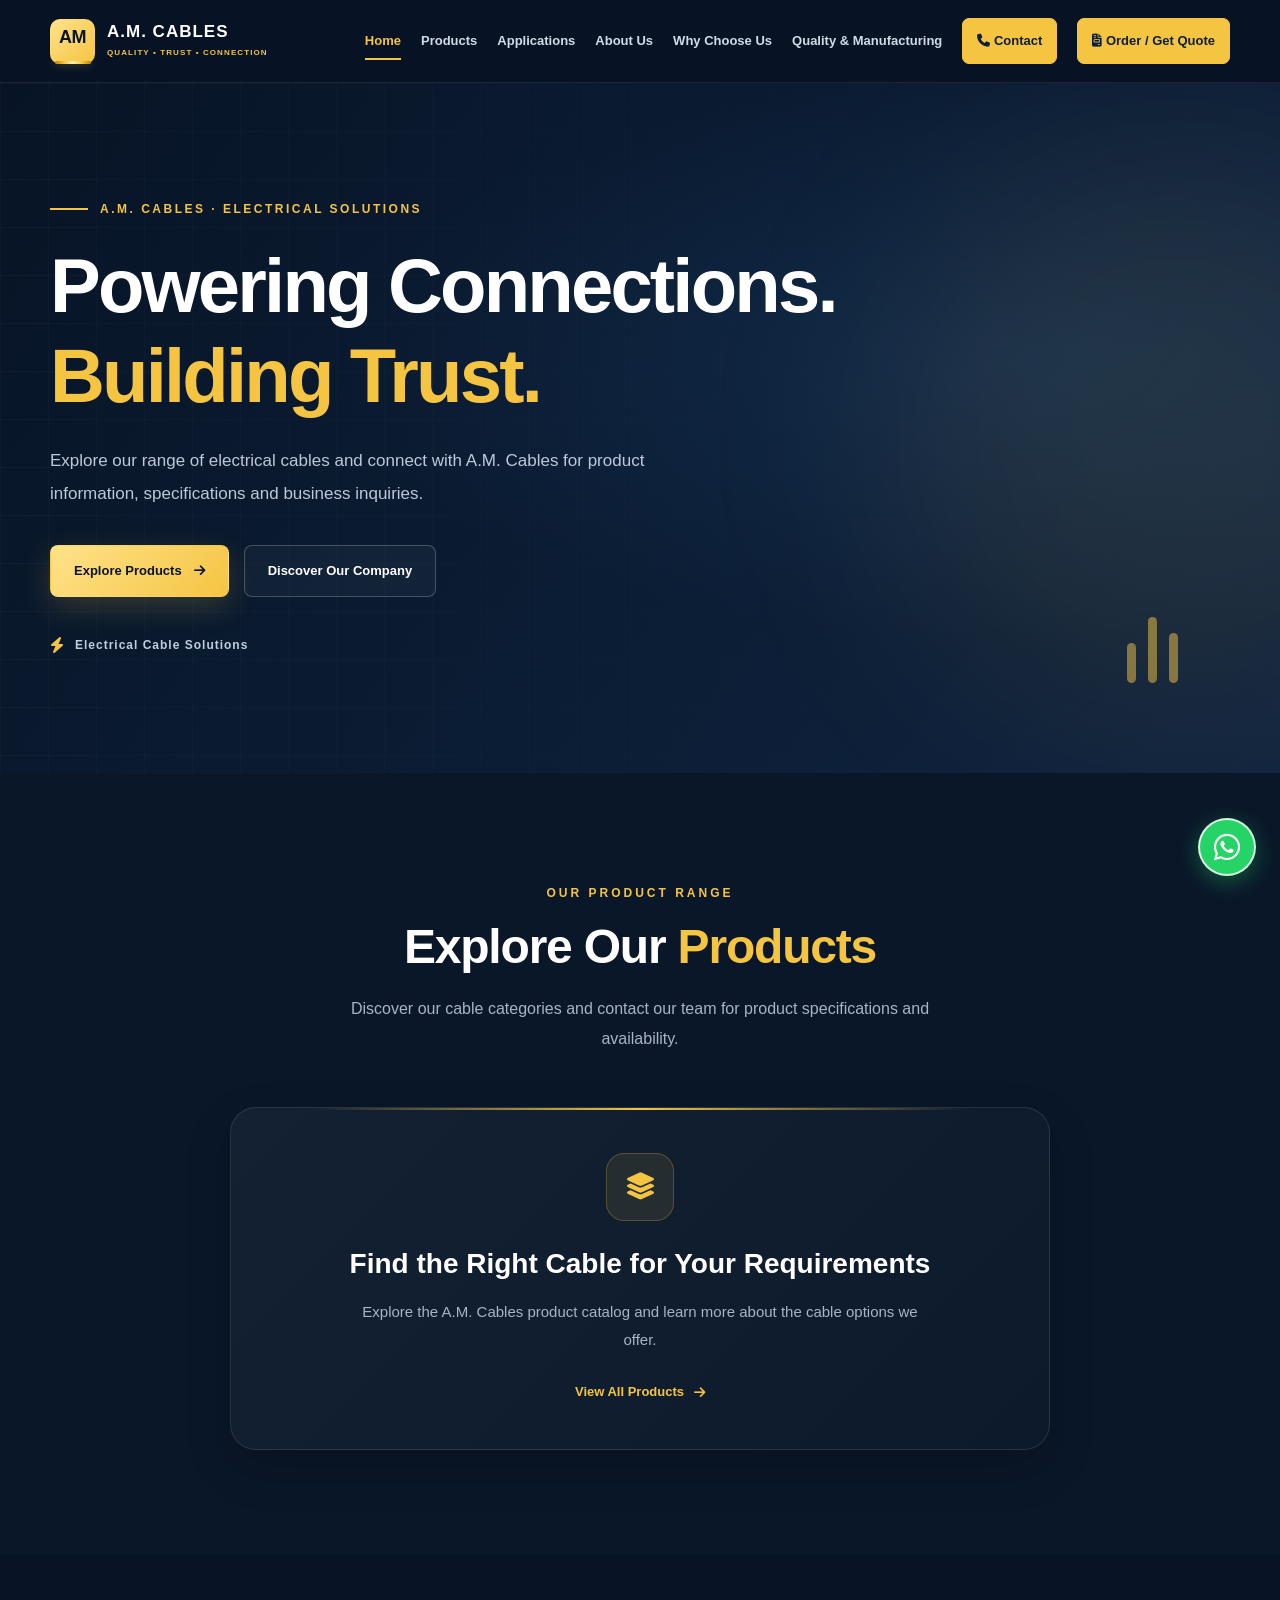
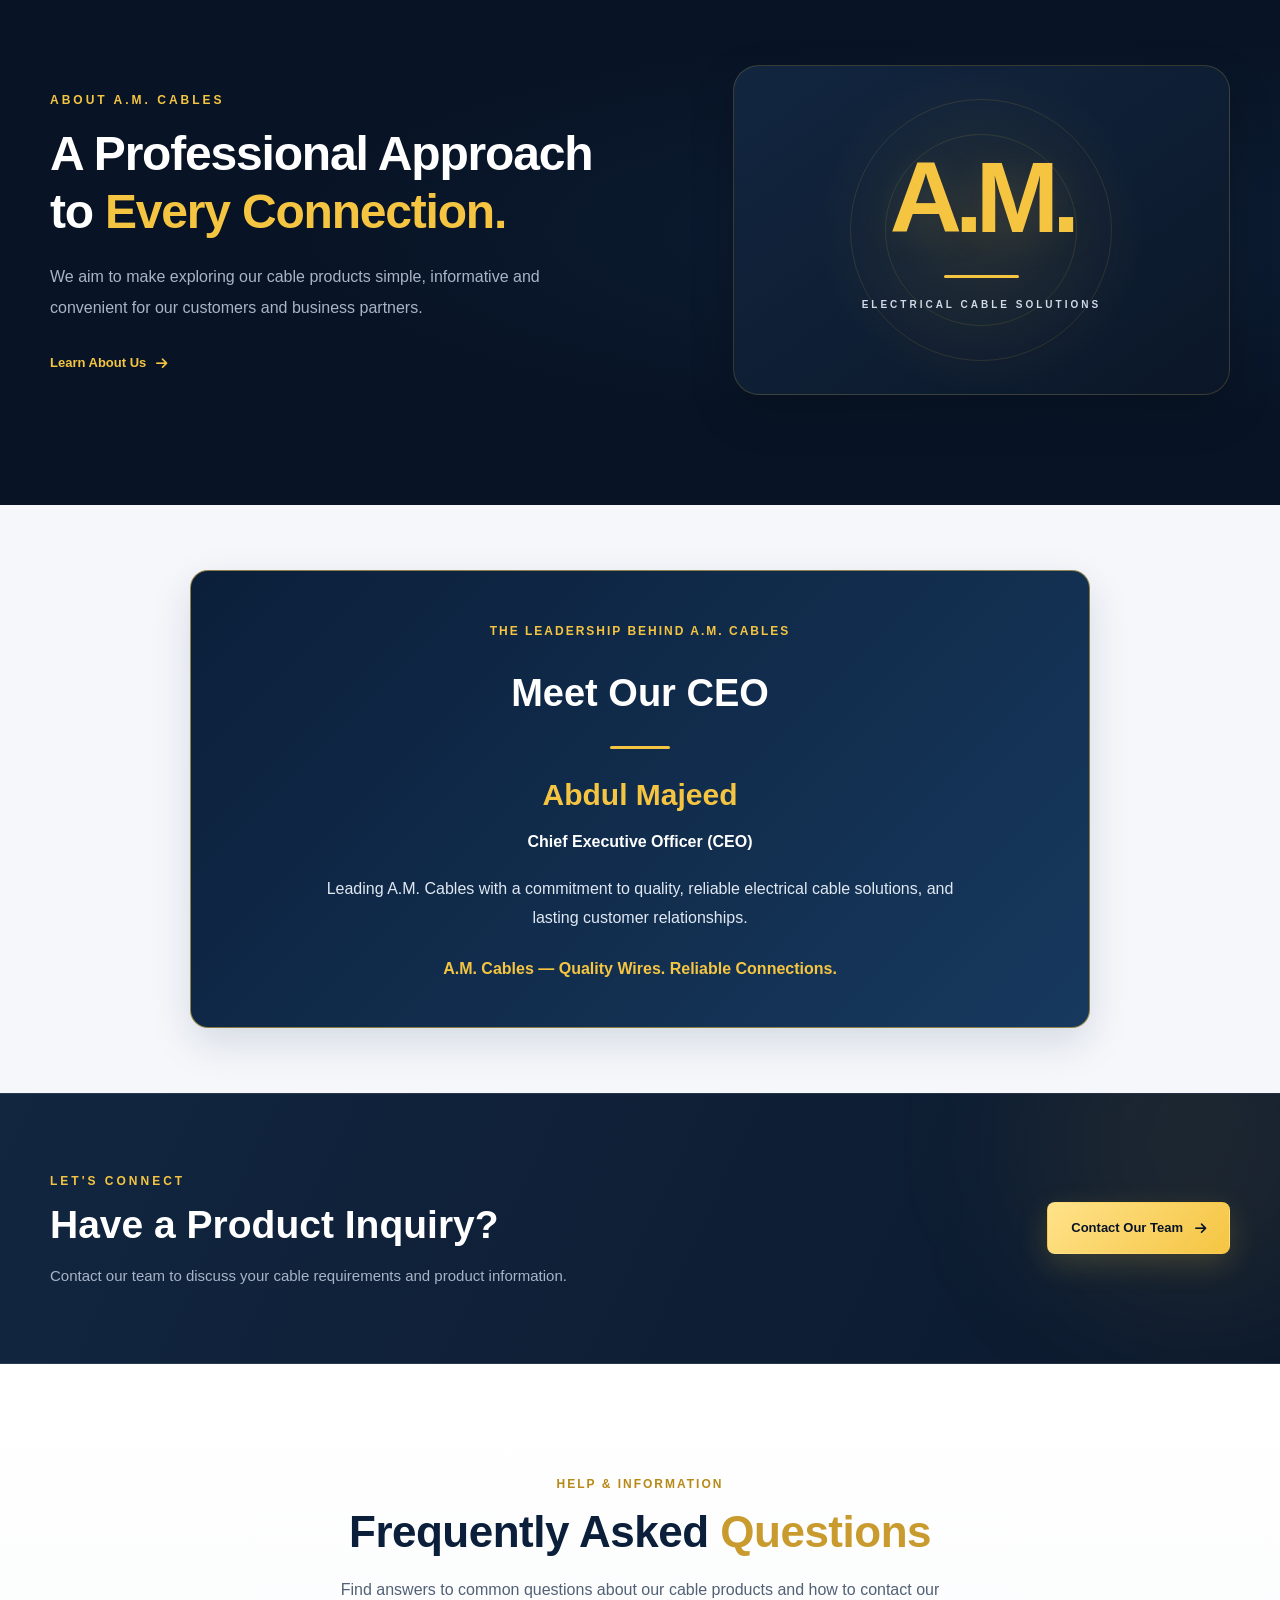
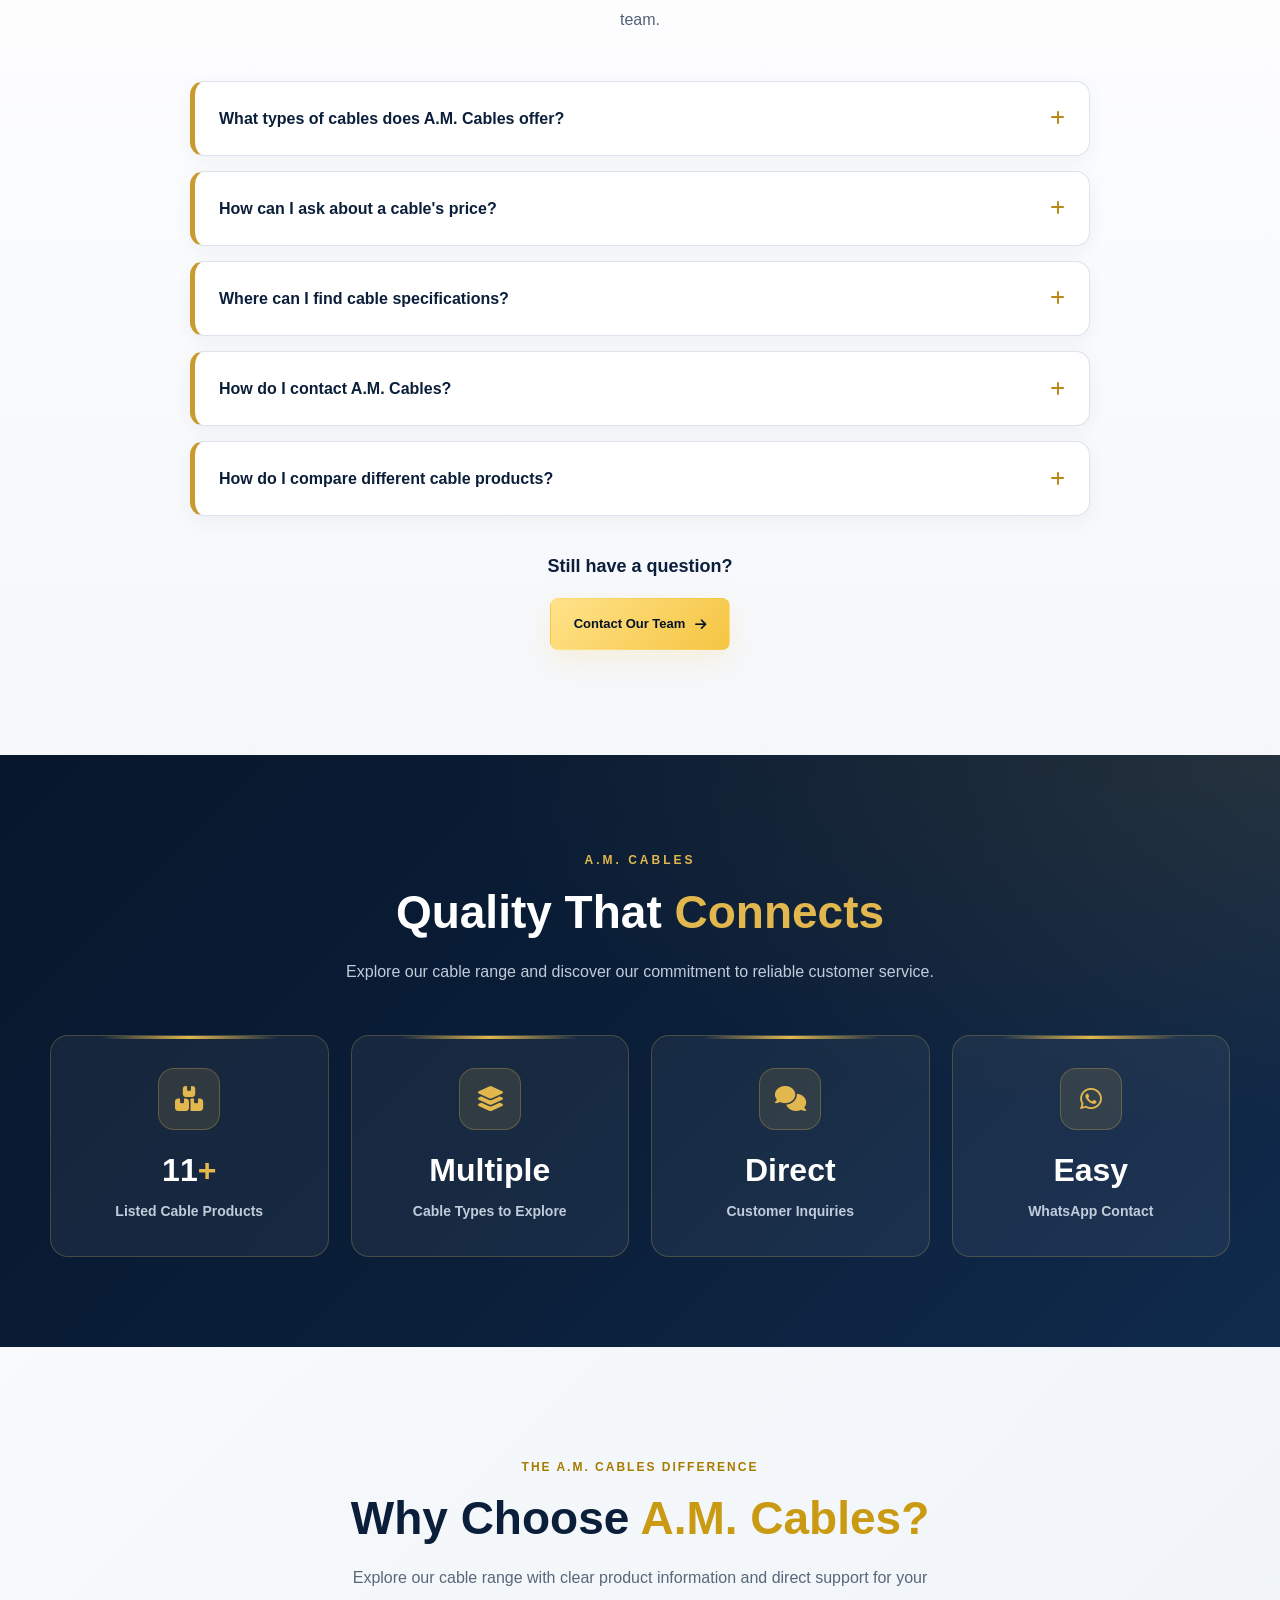
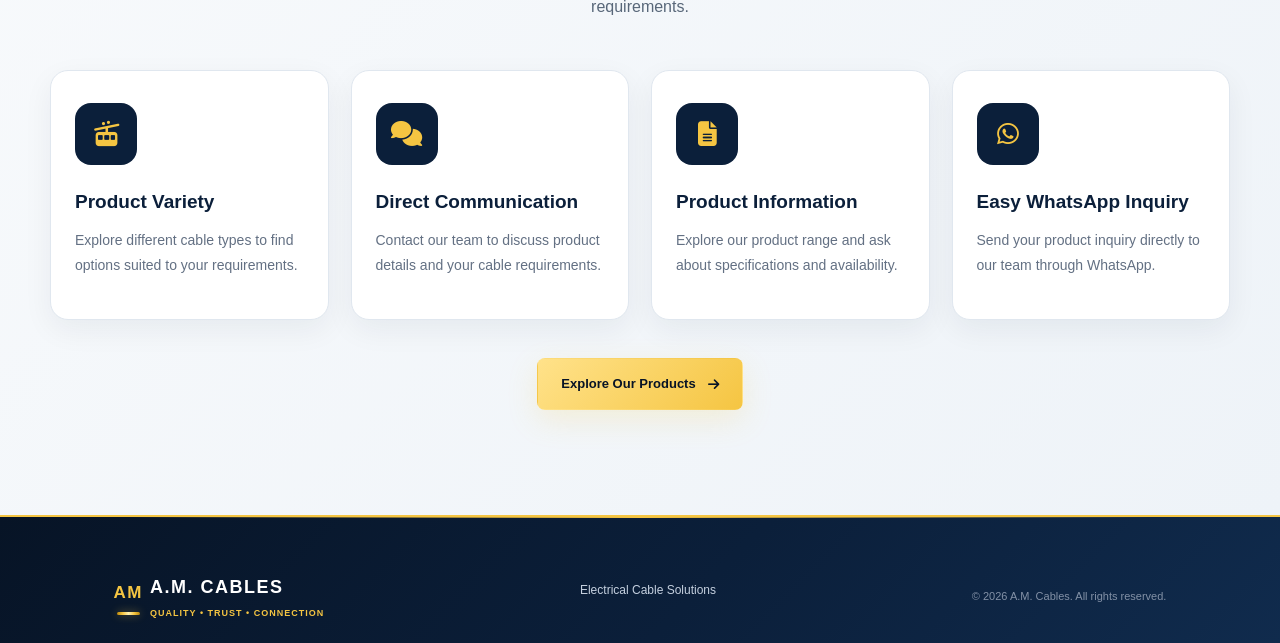
==== index.html @ 7e663dd9 "Add files via upload" ====
<!DOCTYPE html>
<html lang="en">
<head>

    <meta charset="UTF-8">
    <meta name="viewport" content="width=device-width, initial-scale=1.0">

    <title>A.M. Cables | Premium Cable Solutions</title>

    <meta
        name="description"
        content="Discover A.M. Cables electrical cable products and contact our team for product information and business inquiries."
    >

    <meta name="theme-color" content="#081426">
	
	<head>

    <meta charset="UTF-8">
    <meta name="viewport" content="width=device-width, initial-scale=1.0">

    <title>A.M. Cables | Electrical & WAPDA Cables in Lahore, Pakistan</title>

    <meta
        name="description"
        content="Explore electrical and WAPDA cables from A.M. Cables in Lahore, Pakistan. View our cable range and contact our team for product information and inquiries."
    >

    <meta name="theme-color" content="#081426">

    <!-- SOCIAL SHARING SEO -->
    <meta property="og:type" content="website">
    <meta property="og:title" content="A.M. Cables | Electrical & WAPDA Cables">
    <meta
        property="og:description"
        content="Explore the A.M. Cables product range and contact our team for cable information and inquiries."
    >
    <meta property="og:site_name" content="A.M. Cables">

    <link rel="stylesheet" href="css/style.css">

    <link
        rel="stylesheet"
        href="https://cdnjs.cloudflare.com/ajax/libs/font-awesome/6.7.2/css/all.min.css"
    >

</head>

    <link rel="stylesheet" href="css/style.css">

    <link
        rel="stylesheet"
        href="https://cdnjs.cloudflare.com/ajax/libs/font-awesome/6.7.2/css/all.min.css"
    >
</head>

<body>

    <!-- HEADER -->

    <header class="site-header">
        <div class="container navbar">

           
<a href="index.html" class="logo">
    <span class="logo-mark">AM</span>

    <span class="logo-text">
        <strong>A.M. CABLES</strong>
        <small>QUALITY • TRUST • CONNECTION</small>
    </span>
</a>

            <button
                class="menu-toggle"
                id="menuToggle"
                aria-label="Open navigation menu"
                aria-expanded="false"
                aria-controls="navMenu"
            >
                <i class="fa-solid fa-bars"></i>
            </button>

           <nav class="nav-menu" id="navMenu">
    <a href="index.html" class="active">Home</a>
    <a href="products.html">Products</a>
    <a href="applications.html">Applications</a>
    <a href="about.html">About Us</a>
    <a href="why-choose-us.html">Why Choose Us</a>
    <a href="quality.html">Quality &amp; Manufacturing</a>
    <a href="contact.html" class="nav-contact">
    <i class="fa-solid fa-phone"></i>
    Contact
</a>
   <a href="order.html" class="nav-contact">
        <i class="fa-solid fa-file-invoice"></i>
        Order / Get Quote
    </a>
</nav>
        </div>
    </header>

    <!-- MAIN CONTENT -->

    <main>

        <!-- HERO SECTION -->

        <section class="hero" id="home">

            <div class="hero-glow"></div>

            <div class="container hero-content">

                <span class="eyebrow">
                    <span class="eyebrow-line"></span>
                    A.M. CABLES · ELECTRICAL SOLUTIONS
                </span>

                <h1>
                    Powering Connections.
                    <span>Building Trust.</span>
                </h1>

                <p>
                    Explore our range of electrical cables and connect
                    with A.M. Cables for product information,
                    specifications and business inquiries.
                </p>

                <div class="hero-actions">

                    <a href="products.html" class="btn btn-primary">
                        Explore Products
                        <i class="fa-solid fa-arrow-right"></i>
                    </a>

                    <a href="about.html" class="btn btn-secondary">
                        Discover Our Company
                    </a>

                </div>

                <div class="hero-note">
                    <i class="fa-solid fa-bolt"></i>
                    Electrical Cable Solutions
                </div>

            </div>

            <div class="hero-decoration" aria-hidden="true">
                <span></span>
                <span></span>
                <span></span>
            </div>

        </section>

        <!-- PRODUCTS PREVIEW -->

        <section class="section products-preview" id="products-preview">

            <div class="container">

                <div class="section-heading">

                    <span class="section-label">
                        OUR PRODUCT RANGE
                    </span>

                    <h2>
                        Explore Our
                        <span>Products</span>
                    </h2>

                    <p>
                        Discover our cable categories and contact our
                        team for product specifications and availability.
                    </p>

                </div>

                <div class="product-preview-content">

                    <div class="product-preview-icon">
                        <i class="fa-solid fa-layer-group"></i>
                    </div>

                    <h3>
                        Find the Right Cable for Your Requirements
                    </h3>

                    <p>
                        Explore the A.M. Cables product catalog and
                        learn more about the cable options we offer.
                    </p>

                    <a href="products.html" class="text-link">
                        View All Products
                        <i class="fa-solid fa-arrow-right"></i>
                    </a>

                </div>

            </div>

        </section>

        <!-- ABOUT PREVIEW -->

        <section class="section company-preview">

            <div class="container company-preview-grid">

                <div class="company-preview-copy">

                    <span class="section-label">
                        ABOUT A.M. CABLES
                    </span>

                    <h2>
                        A Professional Approach to
                        <span>Every Connection.</span>
                    </h2>

                    <p>
                        We aim to make exploring our cable products
                        simple, informative and convenient for our
                        customers and business partners.
                    </p>

                    <a href="about.html" class="text-link">
                        Learn About Us
                        <i class="fa-solid fa-arrow-right"></i>
                    </a>

                </div>

                <div class="company-preview-panel">

                    <div class="company-monogram">
                        A.M.
                    </div>

                    <div class="company-panel-line"></div>

                    <span>
                        ELECTRICAL CABLE SOLUTIONS
                    </span>

                </div>

            </div>

        </section>
<!-- A.M. CABLES — CEO INTRODUCTION -->
<section class="ceo-section" id="company-leadership">
    <div class="ceo-card">
        <span class="ceo-eyebrow">THE LEADERSHIP BEHIND A.M. CABLES</span>

        <h2>Meet Our CEO</h2>

        <div class="ceo-divider"></div>

        <h3>Abdul Majeed</h3>

        <p class="ceo-role">Chief Executive Officer (CEO)</p>

        <p class="ceo-description">
            Leading A.M. Cables with a commitment to quality,
            reliable electrical cable solutions, and lasting
            customer relationships.
        </p>

        <p class="ceo-signature">
            A.M. Cables — Quality Wires. Reliable Connections.
        </p>
    </div>
</section>

        <!-- CONTACT CALL TO ACTION -->

        <section class="contact-cta">

            <div class="container contact-cta-inner">

                <div>

                    <span class="section-label">
                        LET'S CONNECT
                    </span>

                    <h2>
                        Have a Product Inquiry?
                    </h2>

                    <p>
                        Contact our team to discuss your cable
                        requirements and product information.
                    </p>

                </div>

                <a href="contact.html" class="btn btn-primary">
                    Contact Our Team
                    <i class="fa-solid fa-arrow-right"></i>
                </a>

            </div>

        </section>
		
		     <!-- SMART FAQ SECTION -->

        <section class="section smart-faq" id="faq">
            <div class="container">

                <div class="section-heading">
                    <span class="section-label">HELP & INFORMATION</span>

                    <h2>
                        Frequently Asked
                        <span>Questions</span>
                    </h2>

                    <p>
                        Find answers to common questions about our cable
                        products and how to contact our team.
                    </p>
                </div>

                <div class="faq-list">

                    <details class="faq-item">
                        <summary>
                            What types of cables does A.M. Cables offer?
                            <i class="fa-solid fa-plus"></i>
                        </summary>
                        <p>
                            Explore our Products page to see the listed cable
                            range. Contact our team if you need help identifying
                            a product for your requirements.
                        </p>
                    </details>

                    <details class="faq-item">
                        <summary>
                            How can I ask about a cable's price?
                            <i class="fa-solid fa-plus"></i>
                        </summary>
                        <p>
                            Send us a product inquiry through WhatsApp or our
                            Contact page to ask about current pricing and availability.
                        </p>
                    </details>

                    <details class="faq-item">
                        <summary>
                            Where can I find cable specifications?
                            <i class="fa-solid fa-plus"></i>
                        </summary>
                        <p>
                            Contact our team with the exact product name.
                            We can help you confirm the available specifications.
                        </p>
                    </details>

                    <details class="faq-item">
                        <summary>
                            How do I contact A.M. Cables?
                            <i class="fa-solid fa-plus"></i>
                        </summary>
                        <p>
                            Visit our Contact page to find the available contact
                            options and send your inquiry to our team.
                        </p>
                    </details>

                    <details class="faq-item">
                        <summary>
                            How do I compare different cable products?
                            <i class="fa-solid fa-plus"></i>
                        </summary>
                        <p>
                            Visit our Products page and use the Product Comparison
                            section to select and review up to three listed cables.
                        </p>
                    </details>

                </div>

                <div class="faq-contact">
                    <p>Still have a question?</p>
                    <a href="contact.html" class="btn btn-primary">
                        Contact Our Team
                        <i class="fa-solid fa-arrow-right"></i>
                    </a>
                </div>

            </div>
        </section>

        <!-- END SMART FAQ -->
		
		
		<!-- ANIMATED BUSINESS STATISTICS -->

<section class="section business-stats" id="business-stats">
    <div class="container">

        <div class="stats-heading">
            <span class="section-label">A.M. CABLES</span>
            <h2>Quality That <span>Connects</span></h2>
            <p>
                Explore our cable range and discover our commitment
                to reliable customer service.
            </p>
        </div>

        <div class="stats-grid">

            <div class="stat-card">
                <div class="stat-icon">
                    <i class="fa-solid fa-boxes-stacked"></i>
                </div>
                <h3><span class="stat-number" data-target="14">0</span><span>+</span></h3>
                <p>Listed Cable Products</p>
            </div>

            <div class="stat-card">
                <div class="stat-icon">
                    <i class="fa-solid fa-layer-group"></i>
                </div>
                <h3>Multiple</h3>
                <p>Cable Types to Explore</p>
            </div>

            <div class="stat-card">
                <div class="stat-icon">
                    <i class="fa-solid fa-comments"></i>
                </div>
                <h3>Direct</h3>
                <p>Customer Inquiries</p>
            </div>

            <div class="stat-card">
                <div class="stat-icon">
                    <i class="fa-brands fa-whatsapp"></i>
                </div>
                <h3>Easy</h3>
                <p>WhatsApp Contact</p>
            </div>

        </div>
    </div>
</section>

<!-- END BUSINESS STATISTICS -->
		
		
<!-- WHY CHOOSE US -->

<section class="section why-choose-us" id="why-choose-us">

    <div class="container">

        <div class="why-choose-heading">

            <span class="section-label">
                THE A.M. CABLES DIFFERENCE
            </span>

            <h2>
                Why Choose
                <span>A.M. Cables?</span>
            </h2>

            <p>
                Explore our cable range with clear product information
                and direct support for your requirements.
            </p>

        </div>

        <div class="trust-badges-grid">

            <div class="trust-badge-card">
                <div class="trust-badge-icon">
                    <i class="fa-solid fa-cable-car"></i>
                </div>

                <h3>Product Variety</h3>

                <p>
                    Explore different cable types to find options
                    suited to your requirements.
                </p>
            </div>

            <div class="trust-badge-card">
                <div class="trust-badge-icon">
                    <i class="fa-solid fa-comments"></i>
                </div>

                <h3>Direct Communication</h3>

                <p>
                    Contact our team to discuss product details
                    and your cable requirements.
                </p>
            </div>

            <div class="trust-badge-card">
                <div class="trust-badge-icon">
                    <i class="fa-solid fa-file-lines"></i>
                </div>

                <h3>Product Information</h3>

                <p>
                    Explore our product range and ask about
                    specifications and availability.
                </p>
            </div>

            <div class="trust-badge-card">
                <div class="trust-badge-icon">
                    <i class="fa-brands fa-whatsapp"></i>
                </div>

                <h3>Easy WhatsApp Inquiry</h3>

                <p>
                    Send your product inquiry directly to our team
                    through WhatsApp.
                </p>
            </div>

        </div>

        <div class="why-choose-action">
            <a href="products.html" class="btn btn-primary">
                Explore Our Products
                <i class="fa-solid fa-arrow-right"></i>
            </a>
        </div>

    </div>

</section>
    </main>

    <!-- FOOTER -->

    <footer class="site-footer">

        <div class="container footer-inner">

           <a href="index.html" class="logo">
    <span class="logo-mark">AM</span>

    <span class="logo-text">
        <strong>A.M. CABLES</strong>
        <small>QUALITY • TRUST • CONNECTION</small>
    </span>
</a>

            <p>
                Electrical Cable Solutions
            </p>

            <span class="footer-copy">
                &copy; <span id="currentYear"></span>
                A.M. Cables. All rights reserved.
            </span>

        </div>

    </footer>

    <!-- JAVASCRIPT -->

    <script src="js/main.js"></script>

</body>
</html>
---- css/style.css ----
/* =========================================================
   A.M. CABLES — ULTRA PREMIUM MASTER CSS
   Theme: Midnight Navy + Luxury Gold
   File: css/style.css
   ========================================================= */


/* =========================
   01. ROOT VARIABLES
   ========================= */

:root {
    --navy: #081426;
    --navy-light: #10213a;
    --navy-card: #101f35;
    --navy-soft: #152944;

    --gold: #f5c542;
    --gold-light: #ffe28a;
    --gold-dark: #d6a51b;

    --white: #ffffff;
    --text: #e8edf5;
    --muted: #a8b4c7;
    --border: rgba(255, 255, 255, 0.10);

    --container: 1180px;
    --header-height: 82px;

    --radius-sm: 10px;
    --radius-md: 18px;
    --radius-lg: 26px;

    --shadow-card: 0 18px 45px rgba(0, 0, 0, 0.20);
    --shadow-gold: 0 10px 30px rgba(245, 197, 66, 0.18);

    --transition: 0.3s ease;
}


/* =========================
   02. RESET & BASE
   ========================= */

* {
    margin: 0;
    padding: 0;
    box-sizing: border-box;
}

html {
    scroll-behavior: smooth;
    scroll-padding-top: 100px;
}

body {
    min-height: 100vh;
    overflow-x: hidden;
    background: var(--navy);
    color: var(--text);
    font-family: Arial, Helvetica, sans-serif;
    font-size: 16px;
    line-height: 1.7;
    -webkit-font-smoothing: antialiased;
}

body,
button,
input,
textarea,
select {
    font-family: Arial, Helvetica, sans-serif;
}

img {
    display: block;
    max-width: 100%;
}

a {
    color: inherit;
    text-decoration: none;
}

button {
    font: inherit;
}

button,
a {
    -webkit-tap-highlight-color: transparent;
}

button:focus-visible,
a:focus-visible,
input:focus-visible,
textarea:focus-visible,
select:focus-visible {
    outline: 2px solid var(--gold);
    outline-offset: 4px;
}

::selection {
    color: var(--navy);
    background: var(--gold);
}


/* =========================
   03. REUSABLE CONTAINER
   ========================= */

.container {
    width: min(var(--container), calc(100% - 48px));
    margin-inline: auto;
}

.section {
    position: relative;
    padding: 105px 0;
}

.section-heading {
    max-width: 760px;
    margin: 0 auto 52px;
    text-align: center;
}

.section-label {
    display: inline-block;
    margin-bottom: 15px;
    color: var(--gold);
    font-size: 12px;
    font-weight: 800;
    letter-spacing: 3px;
    text-transform: uppercase;
}

.section-heading h2,
.company-preview-copy h2 {
    color: var(--white);
    font-size: clamp(32px, 4vw, 48px);
    font-weight: 800;
    line-height: 1.2;
    letter-spacing: -1.2px;
}

.section-heading h2 span,
.company-preview-copy h2 span {
    color: var(--gold);
}

.section-heading p,
.company-preview-copy p {
    max-width: 650px;
    margin: 18px auto 0;
    color: var(--muted);
    font-size: 16px;
    line-height: 1.9;
}


/* =========================
   04. HEADER & NAVBAR
   ========================= */

.site-header {
    position: sticky;
    top: 0;
    z-index: 1000;
    width: 100%;
    background: rgba(8, 20, 38, 0.94);
    border-bottom: 1px solid rgba(255, 255, 255, 0.08);
    backdrop-filter: blur(18px);
    -webkit-backdrop-filter: blur(18px);
}

.navbar {
    position: relative;
    display: flex;
    min-height: var(--header-height);
    align-items: center;
    justify-content: space-between;
    gap: 28px;
}

.logo {
    display: inline-flex;
    flex-shrink: 0;
    align-items: center;
    gap: 7px;
    color: var(--white);
    font-size: 27px;
    font-weight: 900;
    letter-spacing: -1.2px;
}

.logo span {
    color: var(--gold);
    font-size: 20px;
    letter-spacing: 1.5px;
}

.nav-menu {
    display: flex;
    align-items: center;
    justify-content: flex-end;
    gap: 25px;
}

.nav-menu a {
    position: relative;
    padding: 9px 0;
    color: #d2dae7;
    font-size: 13px;
    font-weight: 700;
    transition: color var(--transition);
}

.nav-menu a:not(.nav-contact)::after {
    position: absolute;
    right: 0;
    bottom: 1px;
    left: 0;
    height: 2px;
    background: var(--gold);
    content: "";
    transform: scaleX(0);
    transform-origin: left;
    transition: transform var(--transition);
}

.nav-menu a:hover,
.nav-menu a.active {
    color: var(--gold);
}

.nav-menu a:hover::after,
.nav-menu a.active::after {
    transform: scaleX(1);
}

.nav-menu .nav-contact {
    padding: 11px 17px;
    color: var(--navy);
    background: var(--gold);
    border: 1px solid var(--gold);
    border-radius: 7px;
    transition:
        background var(--transition),
        color var(--transition),
        transform var(--transition);
}

.nav-menu .nav-contact:hover {
    color: var(--gold);
    background: transparent;
    transform: translateY(-2px);
}

.menu-toggle {
    display: none;
    width: 44px;
    height: 44px;
    align-items: center;
    justify-content: center;
    color: var(--gold);
    background: rgba(245, 197, 66, 0.08);
    border: 1px solid rgba(245, 197, 66, 0.25);
    border-radius: 10px;
    cursor: pointer;
    font-size: 20px;
    transition: background var(--transition);
}

.menu-toggle:hover {
    background: rgba(245, 197, 66, 0.17);
}


/* =========================
   05. HERO SECTION
   ========================= */

.hero {
    position: relative;
    display: flex;
    min-height: 690px;
    align-items: center;
    overflow: hidden;
    background:
        radial-gradient(
            ellipse at 80% 40%,
            rgba(28, 66, 110, 0.35),
            transparent 48%
        ),
        linear-gradient(
            125deg,
            #081426 0%,
            #0b1d34 55%,
            #102440 100%
        );
    isolation: isolate;
}

.hero::before {
    position: absolute;
    z-index: -1;
    inset: 0;
    background-image:
        linear-gradient(
            rgba(255, 255, 255, 0.025) 1px,
            transparent 1px
        ),
        linear-gradient(
            90deg,
            rgba(255, 255, 255, 0.025) 1px,
            transparent 1px
        );
    background-size: 48px 48px;
    content: "";
    mask-image: linear-gradient(to right, black, transparent 85%);
    -webkit-mask-image: linear-gradient(to right, black, transparent 85%);
}

.hero-glow {
    position: absolute;
    z-index: -1;
    top: 10%;
    right: -180px;
    width: 570px;
    height: 570px;
    background: rgba(245, 197, 66, 0.07);
    border-radius: 50%;
    filter: blur(100px);
    pointer-events: none;
}

.hero-content {
    position: relative;
    z-index: 2;
    padding-top: 90px;
    padding-bottom: 100px;
    animation: heroEntrance 0.9s ease both;
}

.eyebrow {
    display: inline-flex;
    align-items: center;
    gap: 12px;
    margin-bottom: 26px;
    color: var(--gold);
    font-size: 12px;
    font-weight: 800;
    letter-spacing: 2.5px;
}

.eyebrow-line {
    display: inline-block;
    width: 38px;
    height: 2px;
    background: var(--gold);
}

.hero h1 {
    max-width: 850px;
    color: var(--white);
    font-size: clamp(43px, 6.5vw, 76px);
    font-weight: 900;
    line-height: 1.08;
    letter-spacing: -2.8px;
}

.hero h1 span {
    display: block;
    margin-top: 8px;
    color: var(--gold);
}

.hero-content > p {
    max-width: 630px;
    margin-top: 27px;
    color: #bdc9da;
    font-size: 17px;
    line-height: 1.95;
}

.hero-actions {
    display: flex;
    flex-wrap: wrap;
    align-items: center;
    gap: 15px;
    margin-top: 34px;
}

.btn {
    position: relative;
    display: inline-flex;
    min-height: 52px;
    align-items: center;
    justify-content: center;
    gap: 12px;
    padding: 14px 23px;
    overflow: hidden;
    border: 1px solid transparent;
    border-radius: 8px;
    cursor: pointer;
    font-size: 13px;
    font-weight: 800;
    text-align: center;
    transition:
        color var(--transition),
        background var(--transition),
        border-color var(--transition),
        box-shadow var(--transition),
        transform var(--transition);
}

.btn i {
    transition: transform var(--transition);
}

.btn:hover i {
    transform: translateX(4px);
}

.btn-primary {
    color: var(--navy);
    background: linear-gradient(
        135deg,
        var(--gold-light),
        var(--gold)
    );
    box-shadow: var(--shadow-gold);
}

.btn-primary:hover {
    background: var(--white);
    box-shadow: 0 12px 32px rgba(245, 197, 66, 0.23);
    transform: translateY(-3px);
}

.btn-secondary {
    color: var(--white);
    background: rgba(255, 255, 255, 0.035);
    border-color: rgba(255, 255, 255, 0.22);
}

.btn-secondary:hover {
    color: var(--gold);
    background: rgba(245, 197, 66, 0.07);
    border-color: var(--gold);
    transform: translateY(-3px);
}

.hero-note {
    display: flex;
    align-items: center;
    gap: 10px;
    margin-top: 38px;
    color: #c2cede;
    font-size: 12px;
    font-weight: 700;
    letter-spacing: 1px;
}

.hero-note i {
    color: var(--gold);
    font-size: 16px;
}

.hero-decoration {
    position: absolute;
    right: 8%;
    bottom: 13%;
    display: flex;
    align-items: flex-end;
    gap: 12px;
    opacity: 0.5;
}

.hero-decoration span {
    display: block;
    width: 9px;
    height: 40px;
    background: var(--gold);
    border-radius: 8px;
    animation: decorationPulse 2.5s ease-in-out infinite;
}

.hero-decoration span:nth-child(2) {
    height: 66px;
    animation-delay: 0.25s;
}

.hero-decoration span:nth-child(3) {
    height: 50px;
    animation-delay: 0.5s;
}


/* =========================
   06. PRODUCT PREVIEW
   ========================= */

.products-preview {
    background: #0a1729;
}

.product-preview-content {
    position: relative;
    max-width: 820px;
    margin: 0 auto;
    padding: 45px 35px;
    overflow: hidden;
    background:
        linear-gradient(
            135deg,
            rgba(255, 255, 255, 0.045),
            rgba(255, 255, 255, 0.015)
        );
    border: 1px solid var(--border);
    border-radius: var(--radius-lg);
    box-shadow: var(--shadow-card);
    text-align: center;
    transition:
        border-color var(--transition),
        transform var(--transition),
        box-shadow var(--transition);
}

.product-preview-content::before {
    position: absolute;
    top: 0;
    left: 10%;
    width: 80%;
    height: 2px;
    background: linear-gradient(
        90deg,
        transparent,
        var(--gold),
        transparent
    );
    content: "";
}

.product-preview-content:hover {
    border-color: rgba(245, 197, 66, 0.35);
    box-shadow: 0 24px 55px rgba(0, 0, 0, 0.27);
    transform: translateY(-5px);
}

.product-preview-icon {
    display: flex;
    width: 68px;
    height: 68px;
    align-items: center;
    justify-content: center;
    margin: 0 auto 23px;
    color: var(--gold);
    background: rgba(245, 197, 66, 0.09);
    border: 1px solid rgba(245, 197, 66, 0.24);
    border-radius: 18px;
    font-size: 27px;
}

.product-preview-content h3 {
    color: var(--white);
    font-size: clamp(21px, 3vw, 28px);
    font-weight: 800;
    line-height: 1.4;
}

.product-preview-content > p {
    max-width: 590px;
    margin: 15px auto 22px;
    color: var(--muted);
    font-size: 15px;
    line-height: 1.9;
}

.text-link {
    display: inline-flex;
    align-items: center;
    gap: 10px;
    color: var(--gold);
    font-size: 13px;
    font-weight: 800;
    transition: color var(--transition);
}

.text-link i {
    transition: transform var(--transition);
}

.text-link:hover {
    color: var(--gold-light);
}

.text-link:hover i {
    transform: translateX(5px);
}


/* =========================
   07. COMPANY PREVIEW
   ========================= */

.company-preview {
    padding: 110px 0;
    background:
        radial-gradient(
            ellipse at 80% 50%,
            rgba(28, 57, 91, 0.25),
            transparent 50%
        ),
        var(--navy);
}

.company-preview-grid {
    display: grid;
    grid-template-columns: 1.1fr 0.9fr;
    align-items: center;
    gap: 75px;
}

.company-preview-copy h2 {
    max-width: 560px;
}

.company-preview-copy p {
    margin: 22px 0 25px;
    max-width: 540px;
}

.company-preview-panel {
    position: relative;
    display: flex;
    min-height: 330px;
    flex-direction: column;
    align-items: center;
    justify-content: center;
    overflow: hidden;
    background:
        radial-gradient(
            circle at center,
            rgba(245, 197, 66, 0.10),
            transparent 55%
        ),
        linear-gradient(
            145deg,
            #122640,
            #0b1728
        );
    border: 1px solid rgba(245, 197, 66, 0.19);
    border-radius: var(--radius-lg);
    box-shadow: var(--shadow-card);
}

.company-preview-panel::before,
.company-preview-panel::after {
    position: absolute;
    width: 190px;
    height: 190px;
    border: 1px solid rgba(245, 197, 66, 0.12);
    border-radius: 50%;
    content: "";
}

.company-preview-panel::after {
    width: 260px;
    height: 260px;
}

.company-monogram {
    position: relative;
    z-index: 1;
    color: var(--gold);
    font-size: clamp(65px, 8vw, 100px);
    font-weight: 900;
    letter-spacing: -7px;
    line-height: 1;
    text-shadow: 0 8px 40px rgba(245, 197, 66, 0.12);
}

.company-panel-line {
    position: relative;
    z-index: 1;
    width: 75px;
    height: 3px;
    margin: 28px 0 18px;
    background: var(--gold);
    border-radius: 5px;
}

.company-preview-panel > span {
    position: relative;
    z-index: 1;
    color: #d0d9e6;
    font-size: 10px;
    font-weight: 800;
    letter-spacing: 3px;
    text-align: center;
}


/* =========================
   08. CONTACT CALL TO ACTION
   ========================= */

.contact-cta {
    position: relative;
    padding: 72px 0;
    overflow: hidden;
    background:
        linear-gradient(
            115deg,
            #122640,
            #0b192d
        );
    border-top: 1px solid var(--border);
    border-bottom: 1px solid var(--border);
}

.contact-cta::before {
    position: absolute;
    top: -120px;
    right: -90px;
    width: 340px;
    height: 340px;
    background: rgba(245, 197, 66, 0.07);
    border-radius: 50%;
    filter: blur(75px);
    content: "";
    pointer-events: none;
}

.contact-cta-inner {
    position: relative;
    z-index: 1;
    display: flex;
    align-items: center;
    justify-content: space-between;
    gap: 35px;
}

.contact-cta .section-label {
    margin-bottom: 10px;
}

.contact-cta h2 {
    color: var(--white);
    font-size: clamp(28px, 4vw, 39px);
    font-weight: 800;
    line-height: 1.25;
}

.contact-cta p {
    max-width: 620px;
    margin-top: 12px;
    color: var(--muted);
    font-size: 15px;
    line-height: 1.9;
}


/* =========================
   09. FOOTER
   ========================= */

.site-footer {
    padding: 32px 0;
    background: #060f1d;
}

.footer-inner {
    display: flex;
    flex-wrap: wrap;
    align-items: center;
    justify-content: space-between;
    gap: 18px 28px;
}

.footer-inner .logo {
    font-size: 23px;
}

.footer-inner .logo span {
    font-size: 17px;
}

.footer-inner > p {
    color: var(--muted);
    font-size: 12px;
}

.footer-copy {
    color: #8391a6;
    font-size: 11px;
    text-align: right;
}


/* =========================
   10. GENERAL PAGE ELEMENTS
   For upcoming inner pages
   ========================= */

.page-hero {
    position: relative;
    padding: 90px 0 85px;
    overflow: hidden;
    background:
        radial-gradient(
            ellipse at 85% 30%,
            rgba(245, 197, 66, 0.08),
            transparent 42%
        ),
        linear-gradient(
            130deg,
            #081426,
            #102440
        );
    border-bottom: 1px solid var(--border);
}

.page-hero .section-label {
    margin-bottom: 15px;
}

.page-hero h1 {
    color: var(--white);
    font-size: clamp(38px, 5vw, 62px);
    font-weight: 900;
    line-height: 1.15;
    letter-spacing: -1.5px;
}

.page-hero h1 span {
    color: var(--gold);
}

.page-hero p {
    max-width: 680px;
    margin-top: 20px;
    color: var(--muted);
    font-size: 16px;
    line-height: 1.9;
}

.breadcrumb {
    display: flex;
    flex-wrap: wrap;
    align-items: center;
    gap: 10px;
    margin-bottom: 25px;
    color: var(--muted);
    font-size: 12px;
}

.breadcrumb a {
    color: var(--gold);
}

.breadcrumb i {
    font-size: 10px;
}


/* =========================
   11. PRODUCT GRID
   For upcoming products page
   ========================= */

.products-grid {
    display: grid;
    grid-template-columns: repeat(3, minmax(0, 1fr));
    gap: 25px;
}

.product-card {
    position: relative;
    display: flex;
    flex-direction: column;
    overflow: hidden;
    background: linear-gradient(
        145deg,
        #12243c,
        #0b1728
    );
    border: 1px solid var(--border);
    border-radius: var(--radius-md);
    box-shadow: var(--shadow-card);
    transition:
        transform var(--transition),
        border-color var(--transition),
        box-shadow var(--transition);
}

.product-card:hover {
    border-color: rgba(245, 197, 66, 0.42);
    box-shadow: 0 24px 50px rgba(0, 0, 0, 0.27);
    transform: translateY(-7px);
}

.product-image {
    position: relative;
    display: flex;
    min-height: 220px;
    align-items: center;
    justify-content: center;
    overflow: hidden;
    background: #0d1b2e;
}

.product-image img {
    width: 100%;
    height: 230px;
    object-fit: contain;
    transition: transform 0.6s ease;
}

.product-card:hover .product-image img {
    transform: scale(1.05);
}

.product-image-placeholder {
    display: flex;
    width: 100%;
    min-height: 220px;
    align-items: center;
    justify-content: center;
    color: var(--gold);
    background:
        radial-gradient(
            circle,
            rgba(245, 197, 66, 0.09),
            transparent 65%
        );
    font-size: 52px;
}

.product-card-content {
    display: flex;
    flex: 1;
    flex-direction: column;
    align-items: flex-start;
    padding: 25px;
}

.product-card-content h3 {
    color: var(--white);
    font-size: 20px;
    font-weight: 800;
    line-height: 1.45;
}

.product-card-content p {
    margin-top: 12px;
    color: var(--muted);
    font-size: 14px;
    line-height: 1.8;
}

.product-card-actions {
    display: flex;
    flex-wrap: wrap;
    gap: 10px;
    margin-top: 23px;
}

.product-card-actions .btn {
    min-height: 43px;
    padding: 11px 14px;
    font-size: 11px;
}


/* =========================
   12. GENERAL INFO CARDS
   ========================= */

.info-grid {
    display: grid;
    grid-template-columns: repeat(3, minmax(0, 1fr));
    gap: 24px;
}

.info-card {
    padding: 30px;
    background: rgba(255, 255, 255, 0.025);
    border: 1px solid var(--border);
    border-radius: var(--radius-md);
    transition:
        background var(--transition),
        border-color var(--transition),
        transform var(--transition);
}

.info-card:hover {
    background: rgba(245, 197, 66, 0.035);
    border-color: rgba(245, 197, 66, 0.28);
    transform: translateY(-5px);
}

.info-card-icon {
    display: flex;
    width: 54px;
    height: 54px;
    align-items: center;
    justify-content: center;
    margin-bottom: 22px;
    color: var(--gold);
    background: rgba(245, 197, 66, 0.09);
    border-radius: 14px;
    font-size: 22px;
}

.info-card h3 {
    margin-bottom: 12px;
    color: var(--white);
    font-size: 19px;
    font-weight: 800;
}

.info-card p {
    color: var(--muted);
    font-size: 14px;
    line-height: 1.9;
}


/* =========================
   13. FORMS
   For upcoming contact page
   ========================= */

.contact-form {
    display: grid;
    gap: 20px;
    padding: 35px;
    background: rgba(255, 255, 255, 0.025);
    border: 1px solid var(--border);
    border-radius: var(--radius-lg);
}

.form-group {
    display: grid;
    gap: 9px;
}

.form-group label {
    color: #e3eaf4;
    font-size: 13px;
    font-weight: 700;
}

.form-group input,
.form-group textarea,
.form-group select {
    width: 100%;
    min-height: 49px;
    padding: 13px 15px;
    color: var(--white);
    background: #0a1728;
    border: 1px solid rgba(255, 255, 255, 0.13);
    border-radius: 8px;
    font-size: 14px;
    transition:
        border-color var(--transition),
        box-shadow var(--transition);
}

.form-group textarea {
    min-height: 135px;
    resize: vertical;
}

.form-group input::placeholder,
.form-group textarea::placeholder {
    color: #77869b;
}

.form-group select option {
    color: var(--white);
    background: var(--navy);
}

.form-group input:focus,
.form-group textarea:focus,
.form-group select:focus {
    border-color: var(--gold);
    box-shadow: 0 0 0 3px rgba(245, 197, 66, 0.08);
    outline: none;
}


/* =========================
   14. ANIMATIONS
   ========================= */

@keyframes heroEntrance {
    from {
        opacity: 0;
        transform: translateY(22px);
    }

    to {
        opacity: 1;
        transform: translateY(0);
    }
}

@keyframes decorationPulse {
    0%,
    100% {
        opacity: 0.4;
        transform: scaleY(0.85);
    }

    50% {
        opacity: 1;
        transform: scaleY(1);
    }
}


/* =========================
   15. TABLET RESPONSIVE
   ========================= */

@media (max-width: 1050px) {

    :root {
        --header-height: 76px;
    }

    .nav-menu {
        gap: 16px;
    }

    .nav-menu a {
        font-size: 12px;
    }

    .logo {
        font-size: 24px;
    }

    .logo span {
        font-size: 17px;
    }

    .hero {
        min-height: 620px;
    }

    .company-preview-grid {
        gap: 45px;
    }

    .products-grid {
        grid-template-columns: repeat(2, minmax(0, 1fr));
    }

    .info-grid {
        grid-template-columns: repeat(2, minmax(0, 1fr));
    }
}


/* =========================
   16. MOBILE NAVIGATION
   ========================= */

@media (max-width: 800px) {

    .container {
        width: calc(100% - 36px);
    }

    .menu-toggle {
        display: inline-flex;
        flex-shrink: 0;
    }

    .nav-menu {
        position: absolute;
        top: calc(100% + 1px);
        right: 0;
        left: 0;
        display: none;
        align-items: stretch;
        gap: 4px;
        padding: 16px;
        background: #0a1729;
        border: 1px solid var(--border);
        border-top: 2px solid var(--gold);
        border-radius: 0 0 14px 14px;
        box-shadow: 0 20px 40px rgba(0, 0, 0, 0.35);
    }

    .nav-menu.active {
        display: flex;
        flex-direction: column;
        animation: menuEntrance 0.25s ease both;
    }

    .nav-menu a {
        display: block;
        padding: 12px 13px;
        border-radius: 6px;
        font-size: 14px;
    }

    .nav-menu a:not(.nav-contact)::after {
        display: none;
    }

    .nav-menu a:hover,
    .nav-menu a.active {
        background: rgba(245, 197, 66, 0.07);
    }

    .nav-menu .nav-contact {
        margin-top: 6px;
        text-align: center;
    }

    .hero {
        min-height: 590px;
    }

    .hero-content {
        padding-top: 80px;
        padding-bottom: 85px;
    }

    .hero h1 {
        letter-spacing: -1.7px;
    }

    .hero-content > p {
        font-size: 15px;
    }

    .hero-decoration {
        right: 7%;
        bottom: 7%;
    }

    .section {
        padding: 80px 0;
    }

    .section-heading {
        margin-bottom: 38px;
    }

    .company-preview-grid {
        grid-template-columns: 1fr;
        gap: 35px;
    }

    .company-preview-panel {
        min-height: 280px;
    }

    .contact-cta-inner {
        align-items: flex-start;
        flex-direction: column;
        gap: 25px;
    }

    .footer-inner {
        justify-content: center;
        flex-direction: column;
        text-align: center;
    }

    .footer-copy {
        text-align: center;
    }

    .page-hero {
        padding: 70px 0;
    }
}

@keyframes menuEntrance {
    from {
        opacity: 0;
        transform: translateY(-7px);
    }

    to {
        opacity: 1;
        transform: translateY(0);
    }
}


/* =========================
   17. SMALL MOBILE
   ========================= */

@media (max-width: 520px) {

    :root {
        --header-height: 70px;
    }

    .container {
        width: calc(100% - 30px);
    }

    .logo {
        font-size: 23px;
    }

    .logo span {
        font-size: 16px;
        letter-spacing: 1px;
    }

    .hero {
        min-height: auto;
    }

    .hero-content {
        padding-top: 72px;
        padding-bottom: 75px;
    }

    .eyebrow {
        gap: 8px;
        font-size: 9px;
        letter-spacing: 1.4px;
    }

    .eyebrow-line {
        width: 25px;
    }

    .hero h1 {
        font-size: clamp(37px, 10vw, 49px);
        letter-spacing: -1.5px;
    }

    .hero-content > p {
        margin-top: 20px;
        font-size: 14px;
        line-height: 1.85;
    }

    .hero-actions {
        align-items: stretch;
        flex-direction: column;
        gap: 12px;
        margin-top: 27px;
    }

    .hero-actions .btn {
        width: 100%;
    }

    .hero-note {
        margin-top: 28px;
        font-size: 10px;
    }

    .hero-decoration {
        right: 8%;
        bottom: 3%;
        gap: 7px;
        opacity: 0.25;
    }

    .section {
        padding: 65px 0;
    }

    .section-label {
        font-size: 10px;
        letter-spacing: 2px;
    }

    .section-heading h2,
    .company-preview-copy h2 {
        font-size: 32px;
        letter-spacing: -0.8px;
    }

    .section-heading p,
    .company-preview-copy p {
        font-size: 14px;
        line-height: 1.85;
    }

    .product-preview-content {
        padding: 32px 20px;
        border-radius: 18px;
    }

    .product-preview-content h3 {
        font-size: 21px;
    }

    .product-preview-content > p {
        font-size: 13px;
    }

    .company-preview-panel {
        min-height: 245px;
        border-radius: 18px;
    }

    .contact-cta {
        padding: 55px 0;
    }

    .contact-cta h2 {
        font-size: 29px;
    }

    .contact-cta p {
        font-size: 14px;
    }

    .contact-cta .btn {
        width: 100%;
    }

    .products-grid,
    .info-grid {
        grid-template-columns: 1fr;
        gap: 20px;
    }

    .product-image img {
        height: 230px;
    }

    .product-card-content {
        padding: 22px;
    }

    .product-card-actions {
        width: 100%;
    }

    .product-card-actions .btn {
        flex: 1;
    }

    .contact-form {
        padding: 22px 18px;
    }

    .page-hero {
        padding: 58px 0;
    }

    .page-hero h1 {
        font-size: 37px;
        letter-spacing: -0.8px;
    }

    .page-hero p {
        font-size: 14px;
    }

    .site-footer {
        padding: 27px 0;
    }
}


/* =========================
   18. ACCESSIBILITY
   ========================= */

@media (prefers-reduced-motion: reduce) {

    *,
    *::before,
    *::after {
        scroll-behavior: auto !important;
        animation-duration: 0.01ms !important;
        animation-iteration-count: 1 !important;
        transition-duration: 0.01ms !important;
    }
}
/* =========================================================
   A.M. CABLES — PREMIUM PRODUCT CATALOG & MODAL
   Add this section at the END of css/style.css
   ========================================================= */


/* =========================
   PRODUCT CATALOG
   ========================= */

.products-catalog {
    background:
        radial-gradient(
            ellipse at 10% 20%,
            rgba(28, 57, 91, 0.16),
            transparent 45%
        ),
        #0a1729;
}

.products-catalog .section-heading {
    margin-bottom: 48px;
}

.products-catalog .product-card {
    min-width: 0;
}

.products-catalog .product-image {
    min-height: 235px;
    border-bottom: 1px solid rgba(255, 255, 255, 0.07);
}

.products-catalog .product-image img {
    width: 100%;
    height: 235px;
    object-fit: contain;
    background: #101f35;
}

.products-catalog .product-card-content {
    gap: 0;
}

.products-catalog .product-card-content > .section-label {
    margin-bottom: 10px;
    font-size: 9px;
    letter-spacing: 2px;
}

.products-catalog .product-card-content h3 {
    font-size: 20px;
    overflow-wrap: anywhere;
}

.products-catalog .product-card-content > p {
    flex: 1;
    margin-bottom: 0;
}

.products-catalog .product-card-actions {
    display: grid;
    width: 100%;
    grid-template-columns: 1fr 0.75fr;
    align-items: stretch;
    gap: 10px;
}

.products-catalog .product-card-actions .btn {
    min-width: 0;
    min-height: 44px;
    padding: 10px 12px;
    white-space: normal;
}

.products-catalog .product-card-actions .btn-secondary {
    color: #e8edf5;
    background: rgba(255, 255, 255, 0.035);
    border-color: rgba(255, 255, 255, 0.15);
}

.products-catalog .product-card-actions .btn-secondary:hover {
    color: var(--gold);
    background: rgba(245, 197, 66, 0.06);
    border-color: var(--gold);
}


/* =========================
   PRODUCT DETAILS MODAL
   ========================= */

.product-modal {
    position: fixed;
    z-index: 2000;
    inset: 0;
    display: flex;
    align-items: center;
    justify-content: center;
    padding: 22px;
    overflow-y: auto;
    visibility: hidden;
    opacity: 0;
    pointer-events: none;
    transition:
        opacity 0.25s ease,
        visibility 0.25s ease;
}

.product-modal.active {
    visibility: visible;
    opacity: 1;
    pointer-events: auto;
}

.product-modal-backdrop {
    position: fixed;
    inset: 0;
    background: rgba(2, 8, 17, 0.82);
    backdrop-filter: blur(9px);
    -webkit-backdrop-filter: blur(9px);
}

.product-modal-content {
    position: relative;
    z-index: 1;
    width: min(100%, 500px);
    max-height: calc(100vh - 44px);
    padding: 42px 34px 34px;
    overflow-y: auto;
    background:
        radial-gradient(
            circle at 50% 0%,
            rgba(245, 197, 66, 0.10),
            transparent 40%
        ),
        linear-gradient(
            145deg,
            #12243c,
            #091526
        );
    border: 1px solid rgba(245, 197, 66, 0.28);
    border-radius: 22px;
    box-shadow:
        0 30px 90px rgba(0, 0, 0, 0.5),
        0 0 40px rgba(245, 197, 66, 0.05);
    text-align: center;
    transform: translateY(15px) scale(0.98);
    transition: transform 0.25s ease;
}

.product-modal.active .product-modal-content {
    transform: translateY(0) scale(1);
}

.product-modal-close {
    position: absolute;
    top: 14px;
    right: 14px;
    display: flex;
    width: 39px;
    height: 39px;
    align-items: center;
    justify-content: center;
    color: #e7edf6;
    background: rgba(255, 255, 255, 0.06);
    border: 1px solid rgba(255, 255, 255, 0.12);
    border-radius: 10px;
    cursor: pointer;
    font-size: 18px;
    transition:
        color var(--transition),
        background var(--transition),
        border-color var(--transition);
}

.product-modal-close:hover {
    color: var(--navy);
    background: var(--gold);
    border-color: var(--gold);
}

.product-modal-icon {
    display: flex;
    width: 76px;
    height: 76px;
    align-items: center;
    justify-content: center;
    margin: 0 auto 24px;
    color: var(--gold);
    background: rgba(245, 197, 66, 0.09);
    border: 1px solid rgba(245, 197, 66, 0.25);
    border-radius: 21px;
    font-size: 31px;
}

.product-modal-content > .section-label {
    margin-bottom: 10px;
}

.product-modal-content h2 {
    color: var(--white);
    font-size: clamp(24px, 5vw, 32px);
    font-weight: 900;
    line-height: 1.3;
    overflow-wrap: anywhere;
}

.product-modal-content > p {
    margin-top: 17px;
    color: var(--muted);
    font-size: 14px;
    line-height: 1.9;
}

.product-modal-content .modal-note {
    display: flex;
    align-items: flex-start;
    gap: 10px;
    margin-top: 22px;
    padding: 14px;
    color: #d4dceb;
    background: rgba(255, 255, 255, 0.035);
    border: 1px solid rgba(255, 255, 255, 0.08);
    border-radius: 10px;
    font-size: 12px;
    text-align: left;
}

.modal-note i {
    flex-shrink: 0;
    margin-top: 4px;
    color: var(--gold);
}

.modal-inquiry-btn {
    width: 100%;
    margin-top: 25px;
}


/* Prevent background scrolling when modal is open */

body.modal-open {
    overflow: hidden;
}


/* =========================
   CATALOG TABLET
   ========================= */

@media (max-width: 800px) {

    .products-catalog .product-image,
    .products-catalog .product-image img {
        height: 215px;
        min-height: 215px;
    }

    .products-catalog .product-card-content {
        padding: 22px;
    }
}


/* =========================
   CATALOG MOBILE
   ========================= */

@media (max-width: 520px) {

    .products-catalog .section-heading {
        margin-bottom: 32px;
    }

    .products-catalog .product-image,
    .products-catalog .product-image img {
        height: 225px;
        min-height: 225px;
    }

    .products-catalog .product-card-content {
        padding: 22px 19px;
    }

    .products-catalog .product-card-content h3 {
        font-size: 19px;
    }

    .products-catalog .product-card-actions {
        grid-template-columns: 1fr 0.8fr;
        gap: 8px;
    }

    .products-catalog .product-card-actions .btn {
        padding: 10px 8px;
        font-size: 10px;
    }

    .product-modal {
        padding: 14px;
    }

    .product-modal-content {
        max-height: calc(100vh - 28px);
        padding: 39px 22px 24px;
        border-radius: 18px;
    }

    .product-modal-icon {
        width: 64px;
        height: 64px;
        margin-bottom: 20px;
        font-size: 26px;
    }
}
/* =====================================================
   A.M. CABLES — PREMIUM INNER PAGES
   ABOUT • QUALITY • CONTACT
   ===================================================== */


/* ABOUT & QUALITY PAGE LAYOUT */

.about-layout {
    display: grid;
    grid-template-columns: 0.9fr 1.1fr;
    align-items: center;
    gap: 55px;
}

.about-visual {
    position: relative;
    display: flex;
    flex-direction: column;
    align-items: flex-start;
    justify-content: center;
    min-height: 360px;
    padding: 42px;
    overflow: hidden;
    background:
        radial-gradient(
            circle at 85% 15%,
            rgba(245, 197, 66, 0.15),
            transparent 38%
        ),
        linear-gradient(145deg, #152c48, #081426);
    border: 1px solid rgba(245, 197, 66, 0.22);
    border-radius: 24px;
    box-shadow: 0 24px 60px rgba(0, 0, 0, 0.2);
}

.about-visual::before {
    content: "";
    position: absolute;
    width: 220px;
    height: 220px;
    right: -85px;
    bottom: -95px;
    border: 1px solid rgba(245, 197, 66, 0.22);
    border-radius: 50%;
    box-shadow:
        0 0 0 25px rgba(245, 197, 66, 0.025),
        0 0 0 50px rgba(245, 197, 66, 0.02);
    pointer-events: none;
}

.about-icon-box {
    display: flex;
    align-items: center;
    justify-content: center;
    width: 78px;
    height: 78px;
    margin-bottom: 32px;
    color: var(--gold);
    background: rgba(245, 197, 66, 0.09);
    border: 1px solid rgba(245, 197, 66, 0.3);
    border-radius: 20px;
    font-size: 32px;
}

.about-visual-label {
    margin-bottom: 12px;
    color: var(--gold);
    font-size: 10px;
    font-weight: 800;
    letter-spacing: 3px;
}

.about-visual h3 {
    margin-bottom: 14px;
    color: var(--white);
    font-size: clamp(26px, 3vw, 38px);
    line-height: 1.25;
}

.about-visual p {
    max-width: 350px;
    color: var(--muted);
    font-size: 14px;
    line-height: 1.8;
}

.about-content h2 {
    margin-bottom: 22px;
    color: var(--white);
    font-size: clamp(27px, 3vw, 39px);
    line-height: 1.3;
}

.about-content > p {
    margin-bottom: 16px;
    color: var(--muted);
    font-size: 14px;
    line-height: 1.95;
}

.about-content .text-link {
    display: inline-flex;
    align-items: center;
    gap: 10px;
    margin-top: 12px;
    color: var(--gold);
    font-weight: 700;
    text-decoration: none;
}

.about-content .text-link i {
    transition: transform 0.25s ease;
}

.about-content .text-link:hover i {
    transform: translateX(5px);
}


/* VALUES & QUALITY CARDS */

.values-section {
    background:
        radial-gradient(
            ellipse at 50% 0%,
            rgba(245, 197, 66, 0.045),
            transparent 50%
        ),
        #091526;
}

.values-section .info-grid {
    display: grid;
    grid-template-columns: repeat(3, minmax(0, 1fr));
    gap: 22px;
}

.values-section .info-card {
    height: 100%;
    padding: 32px 27px;
    background: linear-gradient(
        145deg,
        rgba(20, 40, 64, 0.92),
        rgba(10, 23, 41, 0.96)
    );
    border: 1px solid rgba(255, 255, 255, 0.08);
    border-radius: 18px;
    transition:
        transform 0.3s ease,
        border-color 0.3s ease,
        box-shadow 0.3s ease;
}

.values-section .info-card:hover {
    transform: translateY(-7px);
    border-color: rgba(245, 197, 66, 0.4);
    box-shadow: 0 18px 38px rgba(0, 0, 0, 0.22);
}

.values-section .info-icon {
    display: flex;
    align-items: center;
    justify-content: center;
    width: 56px;
    height: 56px;
    margin-bottom: 22px;
    color: var(--gold);
    background: rgba(245, 197, 66, 0.09);
    border: 1px solid rgba(245, 197, 66, 0.2);
    border-radius: 15px;
    font-size: 22px;
}

.values-section .info-card h3 {
    margin-bottom: 12px;
    color: var(--white);
    font-size: 19px;
}

.values-section .info-card p {
    color: var(--muted);
    font-size: 13px;
    line-height: 1.85;
}


/* QUALITY INFORMATION CARD */

.quality-note {
    max-width: 800px;
    margin: 0 auto;
    padding: 38px;
    text-align: center;
    background: linear-gradient(
        145deg,
        #132943,
        #0b192c
    );
    border: 1px solid rgba(245, 197, 66, 0.22);
    border-radius: 22px;
}

.quality-note .info-icon {
    display: flex;
    align-items: center;
    justify-content: center;
    width: 60px;
    height: 60px;
    margin: 0 auto 20px;
    color: var(--gold);
    background: rgba(245, 197, 66, 0.09);
    border: 1px solid rgba(245, 197, 66, 0.24);
    border-radius: 17px;
    font-size: 24px;
}

.quality-note h3 {
    margin-bottom: 14px;
    color: var(--white);
    font-size: 25px;
}

.quality-note p {
    max-width: 620px;
    margin: 0 auto 24px;
    color: var(--muted);
    font-size: 14px;
    line-height: 1.9;
}


/* CONTACT PAGE LAYOUT */

.contact-layout {
    display: grid;
    grid-template-columns: 0.85fr 1.15fr;
    align-items: start;
    gap: 30px;
}

.contact-info {
    display: grid;
    gap: 18px;
}

.contact-info-card {
    padding: 26px;
    background: linear-gradient(
        145deg,
        #132943,
        #0b192c
    );
    border: 1px solid rgba(255, 255, 255, 0.08);
    border-radius: 17px;
    transition:
        transform 0.25s ease,
        border-color 0.25s ease;
}

.contact-info-card:hover {
    transform: translateY(-4px);
    border-color: rgba(245, 197, 66, 0.35);
}

.contact-info-card .info-icon {
    display: flex;
    align-items: center;
    justify-content: center;
    width: 51px;
    height: 51px;
    margin-bottom: 18px;
    color: var(--gold);
    background: rgba(245, 197, 66, 0.09);
    border: 1px solid rgba(245, 197, 66, 0.2);
    border-radius: 14px;
    font-size: 21px;
}

.contact-info-card h3 {
    margin-bottom: 9px;
    color: var(--white);
    font-size: 18px;
}

.contact-info-card p {
    margin-bottom: 13px;
    color: var(--muted);
    font-size: 13px;
    line-height: 1.8;
}

.contact-info-card .text-link {
    display: inline-flex;
    align-items: center;
    gap: 9px;
    color: var(--gold);
    font-size: 13px;
    font-weight: 700;
    text-decoration: none;
}


/* CONTACT FORM */

.contact-form-wrapper {
    min-width: 0;
    padding: 36px;
    background:
        radial-gradient(
            circle at 100% 0%,
            rgba(245, 197, 66, 0.07),
            transparent 35%
        ),
        linear-gradient(145deg, #132943, #0a1729);
    border: 1px solid rgba(245, 197, 66, 0.2);
    border-radius: 22px;
    box-shadow: 0 24px 60px rgba(0, 0, 0, 0.17);
}

.form-heading {
    margin-bottom: 28px;
}

.form-heading h2 {
    margin: 10px 0;
    color: var(--white);
    font-size: clamp(24px, 3vw, 31px);
}

.form-heading p {
    color: var(--muted);
    font-size: 13px;
    line-height: 1.8;
}

.contact-form {
    display: grid;
    gap: 20px;
}

.contact-form .form-group {
    display: grid;
    gap: 9px;
    min-width: 0;
}

.contact-form label {
    color: #e7edf6;
    font-size: 13px;
    font-weight: 700;
}

.contact-form input,
.contact-form select,
.contact-form textarea {
    width: 100%;
    min-width: 0;
    padding: 14px 15px;
    color: var(--white);
    background: rgba(4, 13, 25, 0.68);
    border: 1px solid rgba(255, 255, 255, 0.13);
    border-radius: 10px;
    outline: none;
    font: inherit;
    font-size: 13px;
    transition:
        border-color 0.2s ease,
        box-shadow 0.2s ease;
}

.contact-form input,
.contact-form select {
    min-height: 49px;
}

.contact-form textarea {
    min-height: 125px;
    resize: vertical;
}

.contact-form input::placeholder,
.contact-form textarea::placeholder {
    color: #8290a4;
    opacity: 1;
}

.contact-form select option {
    color: #ffffff;
    background: #0b1f3a;
}

.contact-form input:focus,
.contact-form select:focus,
.contact-form textarea:focus {
    border-color: var(--gold);
    box-shadow: 0 0 0 3px rgba(245, 197, 66, 0.1);
}

.form-submit-btn {
    width: 100%;
    min-height: 50px;
    justify-content: center;
    cursor: pointer;
}

.form-note {
    color: var(--muted);
    font-size: 11px;
    line-height: 1.7;
    text-align: center;
}


/* INNER PAGE SECTION HEADINGS */

.contact-section .section-heading {
    margin-bottom: 42px;
}


/* TABLET */

@media (max-width: 900px) {

    .about-layout {
        grid-template-columns: 1fr 1fr;
        gap: 30px;
    }

    .about-visual {
        min-height: 330px;
        padding: 30px;
    }

    .values-section .info-grid {
        grid-template-columns: repeat(2, minmax(0, 1fr));
    }

    .contact-layout {
        grid-template-columns: 1fr;
    }

    .contact-info {
        grid-template-columns: repeat(3, minmax(0, 1fr));
    }

    .contact-info-card {
        padding: 20px;
    }

}


/* MOBILE */

@media (max-width: 600px) {

    .about-layout {
        grid-template-columns: 1fr;
        gap: 30px;
    }

    .about-visual {
        min-height: 300px;
        padding: 27px;
        border-radius: 19px;
    }

    .about-icon-box {
        width: 65px;
        height: 65px;
        margin-bottom: 24px;
        font-size: 27px;
    }

    .about-content h2 {
        font-size: 28px;
    }

    .values-section .info-grid {
        grid-template-columns: 1fr;
        gap: 16px;
    }

    .values-section .info-card {
        padding: 25px;
    }

    .quality-note {
        padding: 27px 21px;
    }

    .quality-note h3 {
        font-size: 22px;
    }

    .contact-info {
        grid-template-columns: 1fr;
    }

    .contact-info-card {
        padding: 23px;
    }

    .contact-form-wrapper {
        padding: 25px 19px;
        border-radius: 17px;
    }

    .contact-form {
        gap: 17px;
    }

    .contact-form input,
    .contact-form select,
    .contact-form textarea {
        font-size: 16px;
    }

    .contact-section .section-heading {
        margin-bottom: 30px;
    }

}
/* =========================================
   A.M. CABLES — ULTRA PREMIUM FOOTER
   ABOUT • QUALITY • CONTACT
========================================= */

.site-footer {
    position: relative;
    overflow: hidden;
    background: linear-gradient(135deg, #071426 0%, #0b1f3a 55%, #102b4d 100%);
    color: #ffffff;
    padding: 55px 7% 22px;
    border-top: 2px solid #f5c542;
}

.site-footer::before {
    content: "";
    position: absolute;
    top: 0;
    left: 10%;
    width: 80%;
    height: 1px;
    background: linear-gradient(
        90deg,
        transparent,
        #f5c542,
        transparent
    );
}

.site-footer .footer-content {
    max-width: 1200px;
    margin: 0 auto;
    display: grid;
    grid-template-columns: 1.5fr 1fr 1fr;
    gap: 40px;
}

.site-footer h3,
.site-footer h4 {
    color: #f5c542;
    margin: 0 0 18px;
    font-weight: 700;
}

.site-footer h3 {
    font-size: 25px;
    letter-spacing: 1px;
}

.site-footer h4 {
    font-size: 17px;
}

.site-footer p {
    color: #c5d0df;
    line-height: 1.8;
    margin: 0 0 12px;
}

.site-footer a {
    color: #dce5f1;
    text-decoration: none;
    transition: color 0.3s ease, padding-left 0.3s ease;
}

.site-footer a:hover {
    color: #f5c542;
    padding-left: 4px;
}

.site-footer .footer-links {
    display: flex;
    flex-direction: column;
    gap: 12px;
}

.site-footer .footer-bottom {
    max-width: 1200px;
    margin: 38px auto 0;
    padding-top: 20px;
    border-top: 1px solid rgba(255, 255, 255, 0.14);
    display: flex;
    justify-content: space-between;
    align-items: center;
    flex-wrap: wrap;
    gap: 12px;
}

.site-footer .footer-bottom p {
    font-size: 13px;
    margin: 0;
}

.site-footer .footer-highlight {
    color: #f5c542;
    font-weight: 700;
}

/* TABLET */
@media (max-width: 800px) {
    .site-footer {
        padding: 42px 6% 20px;
    }

    .site-footer .footer-content {
        grid-template-columns: 1fr 1fr;
        gap: 30px;
    }
}

/* MOBILE */
@media (max-width: 520px) {
    .site-footer .footer-content {
        grid-template-columns: 1fr;
        gap: 26px;
    }

    .site-footer h3 {
        font-size: 22px;
    }

    .site-footer .footer-bottom {
        flex-direction: column;
        align-items: flex-start;
    }
}

/* FIX: LOGO MARK + TEXT ON ONE LINE */

.site-header .logo {
    display: inline-flex !important;
    flex-direction: row !important;
    align-items: center !important;
    gap: 12px !important;
    white-space: nowrap !important;
    text-decoration: none;
}

.site-header .logo-mark {
    flex: 0 0 auto !important;
}

.site-header .logo-text {
    display: flex !important;
    flex-direction: column !important;
    justify-content: center !important;
    min-width: 0;
}

.site-header .logo-text strong,
.site-header .logo-text small {
    display: block;
}
/* PREMIUM GOLD UNDERLINE — AM LOGO */

.site-header .logo-mark {
    position: relative !important;
    display: inline-flex !important;
    align-items: center;
    justify-content: center;
    padding-bottom: 7px !important;
}

/* =====================================
   A.M. CABLES — GOLD LOGO UNDERLINE
   HEADER + FOOTER — ALL PAGES
===================================== */

/* Header AM Logo */
.site-header .logo-mark,
.site-footer .logo-mark {
    position: relative !important;
    display: inline-flex !important;
    align-items: center;
    justify-content: center;
    padding-bottom: 7px !important;
}

/* Premium Golden Underline */
.site-header .logo-mark::after,
.site-footer .logo-mark::after {
    content: "";
    position: absolute;
    left: 10%;
    bottom: 0;
    width: 80%;
    height: 3px;
    background: linear-gradient(
        90deg,
        #b8860b,
        #f5c542,
        #fff0ad,
        #f5c542,
        #b8860b
    );
    border-radius: 10px;
    box-shadow: 0 0 8px rgba(245, 197, 66, 0.45);
}
/* HOME FOOTER — PREMIUM GOLD AM UNDERLINE */

.site-footer .logo-mark {
    position: relative;
    display: inline-flex;
    align-items: center;
    justify-content: center;
    padding-bottom: 7px;
}

.site-footer .logo-mark::after {
    content: "";
    position: absolute;
    left: 10%;
    bottom: 0;
    width: 80%;
    height: 3px;
    background: linear-gradient(
        90deg,
        #b8860b,
        #f5c542,
        #fff0ad,
        #f5c542,
        #b8860b
    );
    border-radius: 10px;
    box-shadow: 0 0 8px rgba(245, 197, 66, 0.45);
}

.site-footer .logo-text {
    display: flex;
    flex-direction: column;
    gap: 3px;
}

.site-footer .logo-text strong {
    color: #ffffff;
    font-size: 18px;
}

.site-footer .logo-text small {
    color: #f5c542;
    font-size: 9px;
    letter-spacing: 1px;
}

/* =================================
   A.M. CABLES — FLOATING WHATSAPP
================================= */

.whatsapp-float {
    position: fixed;
    right: 24px;
    bottom: 24px;
    width: 58px;
    height: 58px;
    display: flex;
    align-items: center;
    justify-content: center;
    background: #25D366;
    color: #ffffff;
    font-size: 30px;
    border: 2px solid rgba(255, 255, 255, 0.8);
    border-radius: 50%;
    text-decoration: none;
    box-shadow: 0 6px 22px rgba(37, 211, 102, 0.35);
    z-index: 9999;
    transition: transform 0.3s ease, box-shadow 0.3s ease;
}

.whatsapp-float:hover {
    transform: translateY(-5px) scale(1.06);
    box-shadow: 0 10px 28px rgba(37, 211, 102, 0.5);
    color: #ffffff;
}

.whatsapp-float i {
    line-height: 1;
}

@media (max-width: 600px) {
    .whatsapp-float {
        right: 16px;
        bottom: 18px;
        width: 52px;
        height: 52px;
        font-size: 27px;
    }
}
/* =================================
   A.M. CABLES — BACK TO TOP BUTTON
================================= */

.back-to-top {
    position: fixed;
    right: 27px;
    bottom: 94px;
    width: 48px;
    height: 48px;
    display: flex;
    align-items: center;
    justify-content: center;
    background: linear-gradient(135deg, #ffe9a3, #f5c542, #c69214);
    color: #0b1f3a;
    font-size: 20px;
    border: 1px solid #ffe9a3;
    border-radius: 50%;
    cursor: pointer;
    opacity: 0;
    visibility: hidden;
    transform: translateY(12px);
    box-shadow: 0 5px 18px rgba(245, 197, 66, 0.3);
    z-index: 9998;
    transition: opacity 0.3s ease,
                visibility 0.3s ease,
                transform 0.3s ease,
                box-shadow 0.3s ease;
}

.back-to-top.show {
    opacity: 1;
    visibility: visible;
    transform: translateY(0);
}

.back-to-top:hover {
    box-shadow: 0 8px 24px rgba(245, 197, 66, 0.5);
    transform: translateY(-4px);
}

.back-to-top i {
    line-height: 1;
}

@media (max-width: 600px) {
    .back-to-top {
        right: 18px;
        bottom: 82px;
        width: 44px;
        height: 44px;
        font-size: 18px;
    }
}
/* =====================================
   PREMIUM LIVE PRODUCT SEARCH
===================================== */

.product-search-wrapper {
    width: 100%;
    max-width: 680px;
    margin: 0 auto 38px;
    text-align: center;
}

.product-search-box {
    display: flex;
    align-items: center;
    gap: 14px;
    min-height: 58px;
    padding: 0 18px;
    background: #ffffff;
    border: 1px solid rgba(245, 197, 66, 0.45);
    border-radius: 14px;
    box-shadow: 0 10px 30px rgba(11, 31, 58, 0.08);
    transition: border-color 0.25s ease, box-shadow 0.25s ease;
}

.product-search-box:focus-within {
    border-color: #f5c542;
    box-shadow: 0 0 0 4px rgba(245, 197, 66, 0.16);
}

.product-search-box > i {
    color: #b58b18;
    font-size: 18px;
}

.product-search-box input {
    flex: 1;
    width: 100%;
    min-width: 0;
    border: none;
    outline: none;
    background: transparent;
    color: #0b1f3a;
    font: inherit;
    font-size: 15px;
}

.product-search-box input::placeholder {
    color: #7a8492;
}

#clearProductSearch {
    display: none;
    border: none;
    background: transparent;
    color: #0b1f3a;
    font-size: 17px;
    cursor: pointer;
    padding: 8px;
}

#clearProductSearch.visible {
    display: inline-flex;
    align-items: center;
    justify-content: center;
}

#productSearchStatus {
    margin: 12px 0 0;
    color: #687386;
    font-size: 13px;
}

@media (max-width: 600px) {
    .product-search-wrapper {
        margin-bottom: 28px;
    }

    .product-search-box {
        min-height: 52px;
        padding: 0 13px;
        gap: 10px;
    }
}
/* =====================================
   A.M. CABLES — PREMIUM MATERIAL FILTER
===================================== */

.product-filter-row {
    display: flex;
    align-items: center;
    justify-content: center;
    flex-wrap: wrap;
    gap: 12px;
    margin: 20px auto 0;
}

.product-filter-row label {
    color: #0b1f3a;
    font-size: 14px;
    font-weight: 700;
}

.product-filter-row select {
    min-width: 220px;
    min-height: 48px;
    padding: 0 42px 0 15px;
    border: 1px solid rgba(245, 197, 66, 0.65);
    border-radius: 12px;
    outline: none;
    background-color: #ffffff;
    color: #0b1f3a;
    font: inherit;
    font-size: 14px;
    cursor: pointer;
    box-shadow: 0 8px 24px rgba(11, 31, 58, 0.06);
    transition: border-color 0.25s ease, box-shadow 0.25s ease;
}

.product-filter-row select:focus {
    border-color: #f5c542;
    box-shadow: 0 0 0 4px rgba(245, 197, 66, 0.16);
}

.product-filter-row select:hover {
    border-color: #d9aa24;
}

@media (max-width: 600px) {
    .product-filter-row {
        flex-direction: column;
        align-items: stretch;
        padding: 0 5px;
    }

    .product-filter-row label {
        text-align: left;
    }

    .product-filter-row select {
        width: 100%;
        min-width: 0;
    }
}
/* STRONG VISIBILITY FIX — MATERIAL FILTER LABEL */

.product-filter-row label {
    display: inline-block !important;
    color: #0b1f3a !important;
    background: #f5c542 !important;
    padding: 10px 15px !important;
    border-radius: 8px !important;
    font-size: 15px !important;
    font-weight: 800 !important;
    opacity: 1 !important;
    visibility: visible !important;
    text-shadow: none !important;
    position: relative !important;
    z-index: 10 !important;
}

/* ========================================
   A.M. CABLES — WHY CHOOSE US
   Premium Navy & Gold Styling
======================================== */

.why-choose-us {
    position: relative;
    overflow: hidden;
    background: linear-gradient(135deg, #f8fafc, #eef3f8);
}

.why-choose-heading {
    max-width: 760px;
    margin: 0 auto 48px;
    text-align: center;
}

.why-choose-heading .section-label {
    display: inline-block;
    margin-bottom: 14px;
    color: #a77b00;
    font-weight: 800;
    letter-spacing: 2px;
    font-size: 12px;
}

.why-choose-heading h2 {
    margin: 0 0 18px;
    color: #0b1f3a;
    font-size: clamp(30px, 4vw, 46px);
    line-height: 1.2;
    font-weight: 800;
}

.why-choose-heading h2 span {
    color: #c99a12;
}

.why-choose-heading p {
    max-width: 620px;
    margin: 0 auto;
    color: #586779;
    font-size: 16px;
    line-height: 1.8;
}

.trust-badges-grid {
    display: grid;
    grid-template-columns: repeat(4, minmax(0, 1fr));
    gap: 22px;
}

.trust-badge-card {
    position: relative;
    padding: 32px 24px;
    min-height: 250px;
    overflow: hidden;
    background: #ffffff;
    border: 1px solid #e0e7ef;
    border-radius: 18px;
    box-shadow: 0 10px 30px rgba(11, 31, 58, 0.06);
    transition:
        transform 0.3s ease,
        box-shadow 0.3s ease,
        border-color 0.3s ease;
}

.trust-badge-card::before {
    content: "";
    position: absolute;
    top: 0;
    left: 0;
    width: 100%;
    height: 4px;
    background: linear-gradient(90deg, #0b1f3a, #f5c542);
    transform: scaleX(0);
    transform-origin: left;
    transition: transform 0.3s ease;
}

.trust-badge-card:hover {
    transform: translateY(-8px);
    border-color: #d7b64a;
    box-shadow: 0 20px 40px rgba(11, 31, 58, 0.12);
}

.trust-badge-card:hover::before {
    transform: scaleX(1);
}

.trust-badge-icon {
    display: flex;
    align-items: center;
    justify-content: center;
    width: 62px;
    height: 62px;
    margin-bottom: 24px;
    color: #f5c542;
    background: #0b1f3a;
    border-radius: 16px;
    font-size: 25px;
    transition:
        background 0.3s ease,
        color 0.3s ease,
        transform 0.3s ease;
}

.trust-badge-card:hover .trust-badge-icon {
    color: #0b1f3a;
    background: #f5c542;
    transform: scale(1.06);
}

.trust-badge-card h3 {
    margin: 0 0 12px;
    color: #0b1f3a;
    font-size: 19px;
    line-height: 1.4;
    font-weight: 800;
}

.trust-badge-card p {
    margin: 0;
    color: #637083;
    font-size: 14px;
    line-height: 1.8;
}

.why-choose-action {
    display: flex;
    justify-content: center;
    margin-top: 38px;
}

@media (max-width: 1050px) {
    .trust-badges-grid {
        grid-template-columns: repeat(2, minmax(0, 1fr));
    }
}

@media (max-width: 600px) {
    .why-choose-heading {
        margin-bottom: 32px;
    }

    .trust-badges-grid {
        grid-template-columns: 1fr;
        gap: 16px;
    }

    .trust-badge-card {
        min-height: auto;
        padding: 26px 22px;
    }

    .trust-badge-icon {
        width: 54px;
        height: 54px;
        margin-bottom: 18px;
        font-size: 22px;
    }

    .why-choose-action {
        margin-top: 28px;
    }
}

@media (prefers-reduced-motion: reduce) {
    .trust-badge-card,
    .trust-badge-card::before,
    .trust-badge-icon {
        transition: none;
    }
}
/* ==========================================
   A.M. CABLES — WHY CHOOSE US PAGE
   Ultra-Premium Navy & Gold
========================================== */

.wcu-hero {
    position: relative;
    isolation: isolate;
    overflow: hidden;
    padding: 115px 0 120px;
    background:
        radial-gradient(circle at 80% 20%, rgba(245,197,66,.16), transparent 30%),
        linear-gradient(125deg, #071629 0%, #0b1f3a 58%, #12365a 100%);
}

.wcu-hero::before {
    content: "";
    position: absolute;
    z-index: -1;
    width: 380px;
    height: 380px;
    right: -120px;
    bottom: -190px;
    border: 1px solid rgba(245,197,66,.25);
    border-radius: 50%;
    box-shadow: 0 0 0 35px rgba(245,197,66,.035),
                0 0 0 75px rgba(245,197,66,.025);
}

.wcu-hero-content {
    position: relative;
    z-index: 1;
    max-width: 950px;
    margin: auto;
    text-align: center;
}

.wcu-eyebrow,
.wcu-section-label {
    display: inline-block;
    color: #b18716;
    font-size: 12px;
    font-weight: 800;
    letter-spacing: 2px;
    line-height: 1.8;
}

.wcu-eyebrow {
    padding: 9px 16px;
    margin-bottom: 24px;
    color: #f5c542;
    border: 1px solid rgba(245,197,66,.35);
    border-radius: 50px;
    background: rgba(245,197,66,.07);
}

.wcu-eyebrow i {
    margin-right: 7px;
}

.wcu-hero h1 {
    max-width: 900px;
    margin: 0 auto 22px;
    color: #fff;
    font-size: clamp(38px, 6vw, 72px);
    font-weight: 850;
    line-height: 1.12;
    letter-spacing: -1.5px;
}

.wcu-hero h1 span,
.wcu-final-content h2 span {
    display: block;
    color: #f5c542;
}

.wcu-hero-content > p {
    max-width: 700px;
    margin: 0 auto;
    color: #d0dbe8;
    font-size: 17px;
    line-height: 1.9;
}

.wcu-hero-buttons {
    display: flex;
    flex-wrap: wrap;
    justify-content: center;
    align-items: center;
    gap: 15px;
    margin-top: 32px;
}

.wcu-outline-btn {
    display: inline-flex;
    align-items: center;
    justify-content: center;
    gap: 10px;
    min-height: 48px;
    padding: 13px 23px;
    color: #fff;
    border: 1px solid rgba(255,255,255,.32);
    border-radius: 8px;
    text-decoration: none;
    font-weight: 700;
    transition: .3s ease;
}

.wcu-outline-btn:hover {
    color: #0b1f3a;
    background: #f5c542;
    border-color: #f5c542;
    transform: translateY(-3px);
}

.wcu-hero-bottom-line {
    position: absolute;
    right: 0;
    bottom: 0;
    left: 0;
    height: 4px;
    background: linear-gradient(90deg, #0b1f3a, #f5c542, #0b1f3a);
}


/* INTRODUCTION */

.wcu-intro {
    background: #fff;
}

.wcu-intro-grid {
    display: grid;
    grid-template-columns: 1.15fr .85fr;
    align-items: center;
    gap: 65px;
}

.wcu-intro-content h2,
.wcu-products-content h2,
.wcu-heading h2,
.wcu-faq-intro h2 {
    margin: 14px 0 22px;
    color: #0b1f3a;
    font-size: clamp(30px, 4vw, 45px);
    font-weight: 850;
    line-height: 1.2;
}

.wcu-intro-content h2 span,
.wcu-products-content h2 span,
.wcu-heading h2 span,
.wcu-faq-intro h2 span {
    color: #bd9010;
}

.wcu-intro-content > p,
.wcu-products-content > p,
.wcu-faq-intro > p {
    color: #637083;
    font-size: 15px;
    line-height: 1.95;
}

.wcu-text-link {
    display: inline-flex;
    align-items: center;
    gap: 10px;
    margin-top: 15px;
    color: #0b1f3a;
    font-weight: 800;
    text-decoration: none;
}

.wcu-text-link i,
.wcu-benefit-card a i {
    transition: transform .25s ease;
}

.wcu-text-link:hover i,
.wcu-benefit-card a:hover i {
    transform: translateX(5px);
}

.wcu-intro-panel {
    position: relative;
    overflow: hidden;
    padding: 42px;
    color: #fff;
    border-radius: 20px;
    background:
        radial-gradient(circle at 100% 0%, rgba(245,197,66,.17), transparent 42%),
        linear-gradient(145deg, #102d4d, #071629);
    box-shadow: 0 22px 55px rgba(11,31,58,.18);
}

.wcu-intro-panel::after {
    content: "";
    position: absolute;
    width: 190px;
    height: 190px;
    right: -85px;
    top: -85px;
    border: 1px solid rgba(245,197,66,.3);
    border-radius: 50%;
    box-shadow: 0 0 0 22px rgba(245,197,66,.04);
}

.wcu-panel-icon {
    display: flex;
    align-items: center;
    justify-content: center;
    width: 66px;
    height: 66px;
    margin-bottom: 25px;
    color: #0b1f3a;
    background: #f5c542;
    border-radius: 17px;
    font-size: 28px;
}

.wcu-panel-small {
    color: #f5c542;
    font-size: 11px;
    font-weight: 800;
    letter-spacing: 2px;
}

.wcu-intro-panel h3 {
    margin: 12px 0;
    color: #fff;
    font-size: 27px;
    line-height: 1.35;
}

.wcu-intro-panel > p {
    color: #cbd6e2;
    font-size: 14px;
    line-height: 1.9;
}

.wcu-panel-line {
    height: 1px;
    margin: 25px 0 20px;
    background: rgba(255,255,255,.15);
}

.wcu-panel-footer {
    display: flex;
    align-items: center;
    gap: 12px;
    color: #f5c542;
    font-size: 13px;
    font-weight: 700;
}


/* BENEFIT CARDS */

.wcu-benefits,
.wcu-approach {
    background: #f3f6fa;
}

.wcu-heading {
    max-width: 720px;
    margin: 0 auto 48px;
    text-align: center;
}

.wcu-heading > p {
    color: #637083;
    font-size: 15px;
    line-height: 1.9;
}

.wcu-benefit-grid {
    display: grid;
    grid-template-columns: repeat(2, minmax(0, 1fr));
    gap: 24px;
}

.wcu-benefit-card {
    position: relative;
    overflow: hidden;
    padding: 34px;
    background: #fff;
    border: 1px solid #e2e8f0;
    border-radius: 16px;
    box-shadow: 0 10px 28px rgba(11,31,58,.045);
    transition: transform .3s ease, box-shadow .3s ease, border-color .3s ease;
}

.wcu-benefit-card::before {
    content: "";
    position: absolute;
    top: 0;
    left: 0;
    width: 4px;
    height: 100%;
    background: linear-gradient(#f5c542, #0b1f3a);
    transform: scaleY(0);
    transform-origin: top;
    transition: transform .3s ease;
}

.wcu-benefit-card:hover {
    transform: translateY(-6px);
    border-color: #e1c45f;
    box-shadow: 0 20px 45px rgba(11,31,58,.11);
}

.wcu-benefit-card:hover::before {
    transform: scaleY(1);
}

.wcu-benefit-number {
    position: absolute;
    top: 22px;
    right: 25px;
    color: #edf1f6;
    font-size: 42px;
    font-weight: 900;
}

.wcu-benefit-icon {
    display: flex;
    align-items: center;
    justify-content: center;
    width: 58px;
    height: 58px;
    margin-bottom: 23px;
    color: #f5c542;
    background: #0b1f3a;
    border-radius: 15px;
    font-size: 23px;
    transition: .3s ease;
}

.wcu-benefit-card:hover .wcu-benefit-icon {
    color: #0b1f3a;
    background: #f5c542;
    transform: scale(1.05);
}

.wcu-benefit-card h3 {
    margin: 0 0 13px;
    color: #0b1f3a;
    font-size: 21px;
    line-height: 1.4;
}

.wcu-benefit-card p {
    margin: 0 0 23px;
    color: #657286;
    font-size: 14px;
    line-height: 1.9;
}

.wcu-benefit-card > a {
    display: inline-flex;
    align-items: center;
    gap: 10px;
    color: #a77b00;
    font-size: 13px;
    font-weight: 800;
    text-decoration: none;
}


/* PRODUCT SHOWCASE */

.wcu-products {
    background: #fff;
}

.wcu-products-grid {
    display: grid;
    grid-template-columns: 1fr 1fr;
    align-items: center;
    gap: 65px;
}

.wcu-check-list {
    display: grid;
    gap: 16px;
    margin: 27px 0 32px;
    padding: 0;
    list-style: none;
}

.wcu-check-list li {
    display: flex;
    align-items: flex-start;
    gap: 12px;
    color: #30445c;
    font-size: 14px;
    line-height: 1.7;
}

.wcu-check-list i {
    margin-top: 4px;
    color: #b58a0b;
}

.wcu-product-showcase {
    overflow: hidden;
    color: #fff;
    border-radius: 20px;
    background: linear-gradient(145deg, #0b1f3a, #102e4f);
    box-shadow: 0 22px 50px rgba(11,31,58,.16);
}

.wcu-showcase-top,
.wcu-showcase-bottom {
    display: flex;
    align-items: center;
    justify-content: space-between;
    gap: 14px;
    padding: 22px 27px;
    background: rgba(0,0,0,.12);
}

.wcu-showcase-top {
    justify-content: flex-start;
    color: #f5c542;
    font-size: 12px;
    font-weight: 800;
    letter-spacing: 1.6px;
}

.wcu-showcase-main {
    padding: 50px 28px;
    text-align: center;
}

.wcu-showcase-symbol {
    display: flex;
    align-items: center;
    justify-content: center;
    width: 100px;
    height: 100px;
    margin: 0 auto 25px;
    color: #0b1f3a;
    background: linear-gradient(135deg, #f8d96e, #f5c542);
    border-radius: 26px;
    font-size: 42px;
    box-shadow: 0 12px 35px rgba(245,197,66,.15);
}

.wcu-showcase-main h3 {
    margin: 0 0 13px;
    color: #fff;
    font-size: 28px;
}

.wcu-showcase-main p {
    max-width: 390px;
    margin: auto;
    color: #cbd6e2;
    font-size: 14px;
    line-height: 1.9;
}

.wcu-showcase-bottom {
    flex-wrap: wrap;
    justify-content: center;
    border-top: 1px solid rgba(255,255,255,.12);
}

.wcu-showcase-bottom span {
    color: #e1e8f0;
    font-size: 12px;
}

.wcu-showcase-bottom i {
    margin-right: 6px;
    color: #f5c542;
}


/* PROCESS STEPS */

.wcu-steps {
    display: grid;
    grid-template-columns: 1fr auto 1fr auto 1fr;
    align-items: center;
    gap: 22px;
}

.wcu-step {
    height: 100%;
    padding: 30px 24px;
    text-align: center;
    background: #fff;
    border: 1px solid #e2e8f0;
    border-radius: 16px;
    box-shadow: 0 10px 25px rgba(11,31,58,.04);
    transition: transform .3s ease, border-color .3s ease;
}

.wcu-step:hover {
    transform: translateY(-5px);
    border-color: #d7b64a;
}

.wcu-step-icon {
    display: flex;
    align-items: center;
    justify-content: center;
    width: 65px;
    height: 65px;
    margin: 0 auto 20px;
    color: #f5c542;
    background: #0b1f3a;
    border-radius: 50%;
    font-size: 24px;
}

.wcu-step-number {
    color: #a77b00;
    font-size: 11px;
    font-weight: 900;
    letter-spacing: 1.5px;
}

.wcu-step h3 {
    margin: 10px 0;
    color: #0b1f3a;
    font-size: 21px;
}

.wcu-step p {
    margin: 0;
    color: #637083;
    font-size: 13px;
    line-height: 1.85;
}

.wcu-step-connector {
    color: #bd9010;
    font-size: 22px;
}


/* FAQ */

.wcu-faq {
    background: #fff;
}

.wcu-faq-grid {
    display: grid;
    grid-template-columns: .8fr 1.2fr;
    align-items: start;
    gap: 65px;
}

.wcu-faq-intro > p {
    margin-bottom: 28px;
}

.wcu-faq-list {
    display: grid;
    gap: 14px;
}

.wcu-faq-item {
    overflow: hidden;
    background: #f7f9fc;
    border: 1px solid #e3e9f0;
    border-radius: 12px;
    transition: border-color .25s ease, box-shadow .25s ease;
}

.wcu-faq-item[open] {
    border-color: #d5b54b;
    box-shadow: 0 8px 22px rgba(11,31,58,.06);
}

.wcu-faq-item summary {
    display: flex;
    align-items: center;
    justify-content: space-between;
    gap: 15px;
    padding: 20px;
    color: #0b1f3a;
    font-size: 14px;
    font-weight: 800;
    line-height: 1.6;
    cursor: pointer;
    list-style: none;
}

.wcu-faq-item summary::-webkit-details-marker {
    display: none;
}

.wcu-faq-plus {
    display: flex;
    flex: 0 0 30px;
    align-items: center;
    justify-content: center;
    width: 30px;
    height: 30px;
    color: #0b1f3a;
    background: #f5c542;
    border-radius: 50%;
    transition: transform .25s ease;
}

.wcu-faq-item[open] .wcu-faq-plus {
    transform: rotate(45deg);
}

.wcu-faq-item > p {
    margin: 0;
    padding: 0 20px 22px;
    color: #637083;
    font-size: 13px;
    line-height: 1.9;
}


/* FINAL CTA */

.wcu-final-cta {
    position: relative;
    overflow: hidden;
    padding: 85px 0;
    background:
        radial-gradient(circle at 0% 100%, rgba(245,197,66,.12), transparent 35%),
        linear-gradient(125deg, #071629, #0b1f3a 65%, #12365a);
}

.wcu-final-content {
    position: relative;
    z-index: 1;
    text-align: center;
}

.wcu-final-content .wcu-section-label {
    color: #f5c542;
}

.wcu-final-content h2 {
    margin: 18px 0;
    color: #fff;
    font-size: clamp(30px, 4.5vw, 49px);
    font-weight: 850;
    line-height: 1.2;
}

.wcu-final-content > p {
    max-width: 650px;
    margin: 0 auto;
    color: #cbd6e2;
    font-size: 15px;
    line-height: 1.9;
}


/* FOOTER */

.wcu-footer-inner {
    padding-top: 35px;
}

.wcu-footer-logo {
    text-decoration: none;
}

.wcu-footer-inner > p {
    margin: 20px 0;
    color: #aebccc;
    font-size: 13px;
    line-height: 1.8;
}

.wcu-footer-links {
    display: flex;
    flex-wrap: wrap;
    gap: 20px;
    margin: 20px 0 25px;
}

.wcu-footer-links a {
    color: #d3dce7;
    font-size: 13px;
    text-decoration: none;
    transition: color .25s ease;
}

.wcu-footer-links a:hover {
    color: #f5c542;
}

.wcu-footer-bottom {
    display: flex;
    align-items: center;
    justify-content: space-between;
    gap: 15px;
    padding: 20px 0;
    color: #aebccc;
    border-top: 1px solid rgba(255,255,255,.12);
    font-size: 12px;
}

.wcu-footer-bottom > a {
    display: flex;
    align-items: center;
    justify-content: center;
    width: 39px;
    height: 39px;
    color: #0b1f3a;
    background: #f5c542;
    border-radius: 50%;
    font-size: 19px;
    text-decoration: none;
}


/* BACK TO TOP */

.wcu-back-top {
    position: fixed;
    z-index: 999;
    right: 22px;
    bottom: 22px;
    display: flex;
    align-items: center;
    justify-content: center;
    width: 45px;
    height: 45px;
    color: #0b1f3a;
    background: #f5c542;
    border: 0;
    border-radius: 12px;
    box-shadow: 0 8px 22px rgba(11,31,58,.2);
    cursor: pointer;
    opacity: 0;
    visibility: hidden;
    transform: translateY(12px);
    transition: .3s ease;
}

.wcu-back-top.show {
    opacity: 1;
    visibility: visible;
    transform: translateY(0);
}


/* RESPONSIVE */

@media (max-width: 1000px) {
    .wcu-intro-grid,
    .wcu-products-grid {
        gap: 35px;
    }

    .wcu-steps {
        grid-template-columns: 1fr;
        max-width: 600px;
        margin: auto;
    }

    .wcu-step-connector {
        transform: rotate(90deg);
        text-align: center;
    }

    .wcu-faq-grid {
        gap: 35px;
    }
}

@media (max-width: 800px) {
    .wcu-hero {
        padding: 90px 0;
    }

    .wcu-intro-grid,
    .wcu-products-grid,
    .wcu-faq-grid {
        grid-template-columns: 1fr;
    }

    .wcu-benefit-grid {
        grid-template-columns: 1fr;
    }

    .wcu-intro-panel {
        padding: 32px;
    }

    .wcu-heading {
        margin-bottom: 32px;
    }
}

@media (max-width: 600px) {
    .wcu-hero {
        padding: 72px 0 80px;
    }

    .wcu-hero h1 {
        letter-spacing: -.6px;
    }

    .wcu-hero-content > p {
        font-size: 15px;
    }

    .wcu-hero-buttons {
        flex-direction: column;
        align-items: stretch;
    }

    .wcu-hero-buttons .btn,
    .wcu-hero-buttons .wcu-outline-btn {
        width: 100%;
        text-align: center;
    }

    .wcu-benefit-card {
        padding: 28px 23px;
    }

    .wcu-showcase-top,
    .wcu-showcase-bottom {
        padding: 18px;
    }

    .wcu-showcase-main {
        padding: 38px 20px;
    }

    .wcu-faq-item summary {
        padding: 17px;
        font-size: 13px;
    }

    .wcu-faq-item > p {
        padding: 0 17px 19px;
    }

    .wcu-footer-links {
        gap: 14px;
    }

    .wcu-footer-bottom {
        align-items: flex-start;
        font-size: 11px;
    }
}

@media (prefers-reduced-motion: reduce) {
    .wcu-hero *,
    .wcu-intro *,
    .wcu-benefits *,
    .wcu-products *,
    .wcu-approach *,
    .wcu-faq *,
    .wcu-final-cta * {
        scroll-behavior: auto !important;
        animation: none !important;
        transition: none !important;
    }
}
/* ==========================================
   A.M. CABLES — PREMIUM PRODUCT COMPARISON
========================================== */

.product-comparison {
    position: relative;
    margin: 30px 0 55px;
    padding: 42px;
    overflow: hidden;
    background: linear-gradient(135deg, #081426, #102b4c);
    border: 1px solid rgba(245, 197, 66, 0.35);
    border-radius: 24px;
    box-shadow: 0 18px 45px rgba(8, 20, 38, 0.13);
}

.product-comparison .comparison-heading {
    max-width: 720px;
    margin: 0 auto 32px;
    text-align: center;
}

.product-comparison .section-label {
    color: #f5c542;
    font-size: 12px;
    font-weight: 800;
    letter-spacing: 2px;
}

.product-comparison .comparison-heading h2 {
    margin: 14px 0;
    color: #ffffff;
    font-size: clamp(28px, 4vw, 42px);
    font-weight: 800;
    line-height: 1.2;
}

.product-comparison .comparison-heading h2 span {
    color: #f5c542;
}

.product-comparison .comparison-heading p {
    margin: 0;
    color: #d1dbe8;
    font-size: 15px;
    line-height: 1.8;
}

.comparison-controls {
    display: flex;
    align-items: center;
    justify-content: center;
    flex-wrap: wrap;
    gap: 12px;
    max-width: 850px;
    margin: 0 auto;
}

.comparison-controls label {
    width: 100%;
    color: #ffffff;
    font-size: 14px;
    font-weight: 700;
}

.comparison-controls select {
    flex: 1 1 240px;
    min-width: 0;
    min-height: 50px;
    padding: 0 15px;
    color: #10233d;
    background: #ffffff;
    border: 1px solid #d9e1ec;
    border-radius: 10px;
    font: inherit;
}

.comparison-controls select:focus-visible,
.comparison-controls button:focus-visible,
.product-comparison button:focus-visible {
    outline: 3px solid #f5c542;
    outline-offset: 3px;
}

.comparison-controls .btn {
    min-height: 50px;
}

.compare-status {
    min-height: 24px;
    margin: 20px 0;
    color: #f5d978;
    text-align: center;
    font-size: 14px;
}

.comparison-results {
    display: grid;
    grid-template-columns: repeat(3, minmax(0, 1fr));
    gap: 18px;
    margin: 24px 0;
}

.comparison-card {
    display: flex;
    flex-direction: column;
    align-items: flex-start;
    gap: 14px;
    min-width: 0;
    padding: 22px;
    color: #10233d;
    background: #ffffff;
    border: 1px solid #e1e7ef;
    border-radius: 17px;
    box-shadow: 0 10px 24px rgba(0, 0, 0, 0.12);
    transition: transform 0.25s ease, border-color 0.25s ease;
}

.comparison-card:hover {
    transform: translateY(-5px);
    border-color: #f5c542;
}

.comparison-card img {
    display: block;
    width: 100%;
    height: 155px;
    object-fit: contain;
    background: #f5f7fa;
    border-radius: 11px;
}

.comparison-card h3 {
    margin: 0;
    color: #0b1f3a;
    font-size: 20px;
    font-weight: 800;
    line-height: 1.4;
}

.comparison-card .comparison-detail {
    margin: 0;
    color: #586779;
    font-size: 13px;
    line-height: 1.7;
    overflow-wrap: anywhere;
}

.comparison-card .btn {
    width: 100%;
    justify-content: center;
    text-align: center;
}

.product-comparison > #clearComparison {
    display: block;
    margin: 8px auto 0;
}

.comparison-controls button:disabled {
    cursor: not-allowed;
    opacity: 0.55;
}

@media (max-width: 800px) {
    .product-comparison {
        padding: 30px 22px;
    }

    .comparison-results {
        grid-template-columns: repeat(2, minmax(0, 1fr));
    }
}

@media (max-width: 560px) {
    .product-comparison {
        padding: 26px 16px;
        border-radius: 18px;
    }

    .comparison-results {
        grid-template-columns: 1fr;
    }

    .comparison-card img {
        height: 180px;
    }

    .comparison-controls {
        align-items: stretch;
        flex-direction: column;
    }

    .comparison-controls select,
    .comparison-controls .btn {
        width: 100%;
        flex: auto;
    }
}

@media (prefers-reduced-motion: reduce) {
    .comparison-card {
        transition: none;
    }

    .comparison-card:hover {
        transform: none;
    }
}/* =====================================
   A.M. CABLES — SMART FAQ SECTION
===================================== */

.smart-faq {
    position: relative;
    overflow: hidden;
    background: linear-gradient(180deg, #ffffff 0%, #f5f7fb 100%);
}

.smart-faq .section-heading {
    max-width: 760px;
    margin: 0 auto 45px;
    text-align: center;
}

.smart-faq .section-label {
    display: inline-block;
    margin-bottom: 12px;
    color: #b88916;
    font-size: 12px;
    font-weight: 800;
    letter-spacing: 2px;
}

.smart-faq .section-heading h2 {
    color: #0b1f3a;
    font-size: clamp(30px, 4vw, 44px);
    font-weight: 800;
    line-height: 1.2;
}

.smart-faq .section-heading h2 span {
    color: #c99b2e;
}

.smart-faq .section-heading p {
    max-width: 620px;
    margin: 16px auto 0;
    color: #647084;
    line-height: 1.8;
}

.faq-list {
    width: 100%;
    max-width: 900px;
    margin: 0 auto;
    display: grid;
    gap: 15px;
}

.faq-item {
    overflow: hidden;
    background: #ffffff;
    border: 1px solid #e3e8ef;
    border-left: 4px solid #c99b2e;
    border-radius: 12px;
    box-shadow: 0 5px 20px rgba(11, 31, 58, 0.05);
    transition: border-color 0.25s ease,
                box-shadow 0.25s ease,
                transform 0.25s ease;
}

.faq-item:hover {
    border-color: #c99b2e;
    box-shadow: 0 10px 28px rgba(11, 31, 58, 0.09);
    transform: translateY(-2px);
}

.faq-item summary {
    display: flex;
    align-items: center;
    justify-content: space-between;
    gap: 18px;
    padding: 22px 24px;
    color: #0b1f3a;
    font-size: 16px;
    font-weight: 700;
    line-height: 1.6;
    cursor: pointer;
    list-style: none;
}

.faq-item summary::-webkit-details-marker {
    display: none;
}

.faq-item summary i {
    flex-shrink: 0;
    color: #c99b2e;
    font-size: 16px;
    transition: transform 0.25s ease;
}

.faq-item[open] summary {
    color: #a7790d;
}

.faq-item[open] summary i {
    transform: rotate(45deg);
}

.faq-item p {
    margin: 0;
    padding: 0 24px 23px;
    color: #5e6a7d;
    font-size: 15px;
    line-height: 1.9;
}

.faq-item summary:focus-visible {
    outline: 3px solid #c99b2e;
    outline-offset: -4px;
    border-radius: 8px;
}

.faq-contact {
    margin-top: 35px;
    text-align: center;
}

.faq-contact p {
    margin-bottom: 16px;
    color: #0b1f3a;
    font-size: 17px;
    font-weight: 700;
}

.faq-contact .btn {
    display: inline-flex;
    align-items: center;
    justify-content: center;
    gap: 10px;
}

/* FAQ — MOBILE RESPONSIVE */

@media (max-width: 600px) {
    .smart-faq .section-heading {
        margin-bottom: 30px;
    }

    .faq-list {
        gap: 12px;
    }

    .faq-item summary {
        padding: 18px 16px;
        font-size: 14px;
        gap: 12px;
    }

    .faq-item p {
        padding: 0 16px 19px;
        font-size: 14px;
    }

    .faq-contact {
        margin-top: 28px;
    }
}
/* FAQ — CLEAR & PREMIUM TEXT */

.smart-faq .section-heading h2 {
    color: #0b1f3a !important;
    font-weight: 800;
    letter-spacing: -0.5px;
}

.smart-faq .section-heading p {
    color: #526176 !important;
    font-size: 16px;
    line-height: 1.9;
}

.smart-faq .faq-item {
    background: #ffffff;
    border: 1px solid #dce3ed;
    border-left: 5px solid #c99b2e;
    border-radius: 14px;
}

.smart-faq .faq-item summary {
    color: #0b1f3a !important;
    font-size: 16px;
    font-weight: 750;
    line-height: 1.7;
    padding: 23px 24px;
}

.smart-faq .faq-item[open] summary {
    color: #a7790d !important;
    background: #fffaf0;
}

.smart-faq .faq-item summary i {
    color: #b88916 !important;
}

.smart-faq .faq-item p {
    color: #45546a !important;
    font-size: 15px;
    font-weight: 400;
    line-height: 1.95;
    padding: 18px 24px 24px;
    background: #ffffff;
}

.smart-faq .faq-contact p {
    color: #0b1f3a !important;
    font-weight: 700;
    font-size: 18px;
}

@media (max-width: 600px) {
    .smart-faq .faq-item summary {
        padding: 18px 15px;
        font-size: 14px;
    }

    .smart-faq .faq-item p {
        padding: 15px 16px 20px;
        font-size: 14px;
        line-height: 1.85;
    }
}
/* =====================================
   A.M. CABLES — PREMIUM BUSINESS STATS
===================================== */

.business-stats {
    position: relative;
    overflow: hidden;
    background:
        radial-gradient(ellipse at top right, rgba(201, 155, 46, 0.13), transparent 45%),
        linear-gradient(135deg, #07172c 0%, #0b1f3a 55%, #102b4d 100%);
    padding: 90px 0;
}

.business-stats .stats-heading {
    max-width: 720px;
    margin: 0 auto 48px;
    text-align: center;
}

.business-stats .section-label {
    display: inline-block;
    margin-bottom: 14px;
    color: #e2b84e;
    font-size: 12px;
    font-weight: 800;
    letter-spacing: 3px;
}

.business-stats .stats-heading h2 {
    margin: 0;
    color: #ffffff;
    font-size: clamp(30px, 4vw, 46px);
    font-weight: 800;
    line-height: 1.2;
}

.business-stats .stats-heading h2 span {
    color: #e2b84e;
}

.business-stats .stats-heading p {
    max-width: 600px;
    margin: 17px auto 0;
    color: #c1ccdb;
    font-size: 16px;
    line-height: 1.9;
}

.business-stats .stats-grid {
    display: grid;
    grid-template-columns: repeat(4, minmax(0, 1fr));
    gap: 22px;
}

.business-stats .stat-card {
    position: relative;
    overflow: hidden;
    padding: 32px 18px;
    text-align: center;
    background: rgba(255, 255, 255, 0.055);
    border: 1px solid rgba(226, 184, 78, 0.24);
    border-radius: 18px;
    transition: transform 0.3s ease,
                border-color 0.3s ease,
                background 0.3s ease,
                box-shadow 0.3s ease;
}

.business-stats .stat-card::before {
    content: "";
    position: absolute;
    top: 0;
    left: 18%;
    width: 64%;
    height: 3px;
    background: linear-gradient(90deg, transparent, #e2b84e, transparent);
}

.business-stats .stat-card:hover {
    transform: translateY(-7px);
    border-color: #e2b84e;
    background: rgba(255, 255, 255, 0.09);
    box-shadow: 0 15px 35px rgba(0, 0, 0, 0.2);
}

.business-stats .stat-icon {
    display: flex;
    align-items: center;
    justify-content: center;
    width: 62px;
    height: 62px;
    margin: 0 auto 20px;
    color: #e2b84e;
    background: rgba(226, 184, 78, 0.12);
    border: 1px solid rgba(226, 184, 78, 0.28);
    border-radius: 16px;
    font-size: 25px;
}

.business-stats .stat-card h3 {
    margin: 0 0 10px;
    color: #ffffff;
    font-size: clamp(25px, 2.5vw, 34px);
    font-weight: 800;
    line-height: 1.25;
}

.business-stats .stat-card h3 span:last-child {
    color: #e2b84e;
}

.business-stats .stat-card p {
    margin: 0;
    color: #c1ccdb;
    font-size: 14px;
    font-weight: 600;
    line-height: 1.7;
}

@media (max-width: 900px) {
    .business-stats .stats-grid {
        grid-template-columns: repeat(2, minmax(0, 1fr));
        gap: 18px;
    }
}

@media (max-width: 600px) {
    .business-stats {
        padding: 65px 0;
    }

    .business-stats .stats-heading {
        margin-bottom: 32px;
    }

    .business-stats .stats-heading p {
        font-size: 14px;
    }

    .business-stats .stats-grid {
        gap: 12px;
    }

    .business-stats .stat-card {
        padding: 25px 12px;
        border-radius: 14px;
    }

    .business-stats .stat-icon {
        width: 52px;
        height: 52px;
        margin-bottom: 16px;
        font-size: 21px;
    }

    .business-stats .stat-card p {
        font-size: 12px;
    }
}
/* =========================================
   A.M. CABLES — APPLICATIONS PAGE
   ULTRA-PREMIUM NAVY & GOLD DESIGN
========================================= */

/* PAGE HERO */
.page-hero {
    position: relative;
    overflow: hidden;
    padding: 110px 20px 100px;
    text-align: center;
    background:
        radial-gradient(
            circle at 50% 0%,
            rgba(245, 197, 66, 0.13),
            transparent 48%
        ),
        linear-gradient(135deg, #081426, #102847 65%, #081426);
    color: #ffffff;
}

.page-hero .container {
    position: relative;
    z-index: 1;
    max-width: 1050px;
    margin: 0 auto;
}

.page-hero .section-tag,
.applications-cta .section-tag {
    display: inline-block;
    margin-bottom: 20px;
    color: #f5c542;
    font-size: 12px;
    font-weight: 800;
    letter-spacing: 3px;
    text-transform: uppercase;
}

.page-hero h1 {
    max-width: 900px;
    margin: 0 auto 24px;
    color: #ffffff;
    font-size: clamp(36px, 5vw, 66px);
    font-weight: 800;
    line-height: 1.15;
    letter-spacing: -1.5px;
}

.page-hero h1 span {
    display: block;
    color: #f5c542;
}

.page-hero p {
    max-width: 720px;
    margin: 0 auto 32px;
    color: #c5d0df;
    font-size: 17px;
    line-height: 1.9;
}

.page-hero .btn {
    display: inline-flex;
    align-items: center;
    justify-content: center;
    gap: 12px;
    padding: 15px 25px;
    border: 1px solid #f5c542;
    border-radius: 8px;
    background: #f5c542;
    color: #081426;
    font-weight: 800;
    text-decoration: none;
    transition:
        transform 0.3s ease,
        box-shadow 0.3s ease,
        background 0.3s ease;
}

.page-hero .btn:hover {
    transform: translateY(-4px);
    background: #ffda70;
    box-shadow: 0 12px 30px rgba(245, 197, 66, 0.25);
}


/* APPLICATIONS SECTION */
.applications-section {
    padding: 90px 20px;
    background: #f5f7fb;
}

.applications-section .container {
    max-width: 1200px;
    margin: 0 auto;
}

.applications-section .section-heading {
    max-width: 760px;
    margin: 0 auto 50px;
    text-align: center;
}

.applications-section .section-tag {
    display: inline-block;
    margin-bottom: 15px;
    color: #a77b08;
    font-size: 12px;
    font-weight: 800;
    letter-spacing: 2.5px;
    text-transform: uppercase;
}

.applications-section .section-heading h2 {
    margin: 0 0 18px;
    color: #0b1f3a;
    font-size: clamp(30px, 4vw, 45px);
    font-weight: 800;
    line-height: 1.25;
}

.applications-section .section-heading p {
    margin: 0;
    color: #5e6a7c;
    font-size: 16px;
    line-height: 1.9;
}


/* APPLICATIONS GRID */
.applications-grid {
    display: grid;
    grid-template-columns: repeat(3, minmax(0, 1fr));
    gap: 25px;
}


/* APPLICATION CARD */
.application-card {
    position: relative;
    display: flex;
    flex-direction: column;
    align-items: flex-start;
    min-width: 0;
    padding: 32px 28px;
    overflow: hidden;
    border: 1px solid #e1e7f0;
    border-radius: 16px;
    background: #ffffff;
    box-shadow: 0 8px 25px rgba(11, 31, 58, 0.05);
    transition:
        transform 0.35s ease,
        border-color 0.35s ease,
        box-shadow 0.35s ease;
}

.application-card::before {
    position: absolute;
    top: 0;
    left: 0;
    width: 100%;
    height: 4px;
    background: linear-gradient(90deg, #c59618, #ffe18a);
    content: "";
    transform: scaleX(0);
    transform-origin: left;
    transition: transform 0.35s ease;
}

.application-card:hover {
    transform: translateY(-8px);
    border-color: #e5c35a;
    box-shadow: 0 20px 40px rgba(11, 31, 58, 0.12);
}

.application-card:hover::before {
    transform: scaleX(1);
}


/* APPLICATION ICON */
.application-icon {
    display: flex;
    align-items: center;
    justify-content: center;
    width: 65px;
    height: 65px;
    margin-bottom: 25px;
    border: 1px solid rgba(245, 197, 66, 0.45);
    border-radius: 14px;
    background: linear-gradient(135deg, #fff9e5, #fff0bd);
    color: #9a7100;
    font-size: 25px;
    transition:
        transform 0.3s ease,
        background 0.3s ease,
        color 0.3s ease;
}

.application-card:hover .application-icon {
    transform: scale(1.08) rotate(-3deg);
    background: #0b1f3a;
    color: #f5c542;
}

.application-card h3 {
    margin: 0 0 14px;
    color: #0b1f3a;
    font-size: 21px;
    font-weight: 800;
    line-height: 1.4;
}

.application-card p {
    margin: 0 0 25px;
    color: #5e6a7c;
    font-size: 15px;
    line-height: 1.85;
}

.application-card > a {
    display: inline-flex;
    align-items: center;
    gap: 10px;
    margin-top: auto;
    color: #9a7100;
    font-size: 14px;
    font-weight: 800;
    text-decoration: none;
    transition: gap 0.25s ease, color 0.25s ease;
}

.application-card > a:hover {
    gap: 15px;
    color: #0b1f3a;
}


/* BOTTOM CALL TO ACTION */
.applications-cta {
    padding: 85px 20px;
    background:
        radial-gradient(
            circle at 85% 20%,
            rgba(245, 197, 66, 0.12),
            transparent 35%
        ),
        #0b1f3a;
    text-align: center;
}

.applications-cta .container {
    max-width: 850px;
    margin: 0 auto;
}

.applications-cta h2 {
    margin: 0 0 20px;
    color: #ffffff;
    font-size: clamp(30px, 4vw, 45px);
    font-weight: 800;
    line-height: 1.3;
}

.applications-cta p {
    max-width: 700px;
    margin: 0 auto 30px;
    color: #c5d0df;
    font-size: 16px;
    line-height: 1.9;
}

.applications-cta .btn {
    display: inline-flex;
    align-items: center;
    justify-content: center;
    gap: 10px;
    margin: 6px;
    padding: 14px 23px;
    border: 1px solid #f5c542;
    border-radius: 8px;
    background: #f5c542;
    color: #081426;
    font-weight: 800;
    text-decoration: none;
    transition:
        transform 0.3s ease,
        box-shadow 0.3s ease;
}

.applications-cta .btn:hover {
    transform: translateY(-4px);
    box-shadow: 0 10px 25px rgba(245, 197, 66, 0.2);
}

.applications-cta .btn-outline {
    border-color: rgba(255, 255, 255, 0.45);
    background: transparent;
    color: #ffffff;
}

.applications-cta .btn-outline:hover {
    border-color: #f5c542;
    color: #f5c542;
}


/* FOOTER CONTACT LINKS */
.footer-contact {
    display: flex;
    flex-wrap: wrap;
    justify-content: center;
    gap: 15px;
    margin: 22px 0;
}

.footer-contact a {
    display: inline-flex;
    align-items: center;
    gap: 10px;
    padding: 12px 18px;
    border: 1px solid rgba(245, 197, 66, 0.45);
    border-radius: 8px;
    color: inherit;
    text-decoration: none;
    transition:
        background 0.3s ease,
        border-color 0.3s ease,
        transform 0.3s ease;
}

.footer-contact a:hover {
    transform: translateY(-3px);
    border-color: #f5c542;
    background: rgba(245, 197, 66, 0.1);
}

.footer-contact a i {
    color: #f5c542;
}


/* RESPONSIVE — TABLET */
@media (max-width: 950px) {
    .applications-grid {
        grid-template-columns: repeat(2, minmax(0, 1fr));
        gap: 20px;
    }

    .page-hero {
        padding: 85px 20px;
    }

    .applications-section {
        padding: 70px 20px;
    }
}


/* RESPONSIVE — MOBILE */
@media (max-width: 600px) {
    .page-hero {
        padding: 70px 18px;
    }

    .page-hero h1 {
        font-size: 36px;
        letter-spacing: -0.7px;
    }

    .page-hero p {
        font-size: 15px;
    }

    .applications-section {
        padding: 60px 16px;
    }

    .applications-section .section-heading {
        margin-bottom: 32px;
    }

    .applications-grid {
        grid-template-columns: 1fr;
        gap: 18px;
    }

    .application-card {
        padding: 26px 23px;
    }

    .application-card h3 {
        font-size: 20px;
    }

    .applications-cta {
        padding: 65px 18px;
    }

    .applications-cta h2 {
        font-size: 30px;
    }

    .applications-cta .btn {
        width: 100%;
        margin: 6px 0;
    }

    .footer-contact {
        flex-direction: column;
        align-items: stretch;
    }

    .footer-contact a {
        justify-content: center;
    }
}


/* REDUCE MOTION ACCESSIBILITY */
@media (prefers-reduced-motion: reduce) {
    .application-card,
    .application-card::before,
    .application-icon,
    .application-card > a,
    .page-hero .btn,
    .applications-cta .btn {
        transition: none;
    }
}
/* ==========================================
   A.M. CABLES — PREMIUM ORDER PAGE
========================================== */

/* ORDER HERO */
.order-hero {
    padding: 85px 20px;
    text-align: center;
    color: #ffffff;
    background:
        radial-gradient(
            circle at 50% 0%,
            rgba(245, 197, 66, 0.14),
            transparent 48%
        ),
        linear-gradient(135deg, #081426, #102847, #081426);
}

.order-hero .container {
    max-width: 900px;
    margin: 0 auto;
}

.order-hero .section-tag {
    display: inline-block;
    margin-bottom: 18px;
    color: #f5c542;
    font-size: 12px;
    font-weight: 800;
    letter-spacing: 3px;
}

.order-hero h1 {
    margin: 0 0 20px;
    color: #ffffff;
    font-size: clamp(34px, 5vw, 58px);
    font-weight: 800;
    line-height: 1.2;
}

.order-hero h1 span {
    display: block;
    color: #f5c542;
}

.order-hero p {
    max-width: 700px;
    margin: 0 auto;
    color: #c5d0df;
    font-size: 16px;
    line-height: 1.9;
}


/* ORDER SECTION */
.order-section {
    padding: 75px 20px;
    background: #f4f6fa;
}

.order-layout {
    display: grid;
    grid-template-columns: minmax(0, 1.6fr) minmax(280px, 0.9fr);
    align-items: start;
    gap: 30px;
    max-width: 1150px;
    margin: 0 auto;
}


/* FORM CARD */
.order-form-card,
.order-info-card {
    min-width: 0;
    padding: 35px;
    border: 1px solid #e1e7f0;
    border-radius: 18px;
    background: #ffffff;
    box-shadow: 0 12px 35px rgba(11, 31, 58, 0.07);
}

.order-form-heading {
    margin-bottom: 30px;
}

.order-form-heading .section-tag,
.order-info-card > .section-tag {
    display: inline-block;
    margin-bottom: 12px;
    color: #a77b08;
    font-size: 11px;
    font-weight: 800;
    letter-spacing: 2px;
}

.order-form-heading h2,
.order-info-card > h2 {
    margin: 0 0 13px;
    color: #0b1f3a;
    font-size: 29px;
    font-weight: 800;
    line-height: 1.3;
}

.order-form-heading p,
.order-info-card > p {
    margin: 0;
    color: #637084;
    font-size: 14px;
    line-height: 1.8;
}


/* FORM GROUPS */
#order-form .form-group {
    margin-bottom: 23px;
}

#order-form .form-group label {
    display: block;
    margin-bottom: 9px;
    color: #0b1f3a;
    font-size: 14px;
    font-weight: 750;
}

#order-form input,
#order-form select,
#order-form textarea {
    display: block;
    width: 100%;
    min-width: 0;
    padding: 14px 15px;
    border: 1px solid #d7dfeb;
    border-radius: 9px;
    outline: none;
    background: #f9fafc;
    color: #0b1f3a;
    font: inherit;
    font-size: 14px;
    transition:
        border-color 0.25s ease,
        box-shadow 0.25s ease,
        background 0.25s ease;
}

#order-form input,
#order-form select {
    min-height: 49px;
}

#order-form textarea {
    min-height: 130px;
    resize: vertical;
    line-height: 1.7;
}

#order-form input::placeholder,
#order-form textarea::placeholder {
    color: #8b96a7;
}

#order-form input:focus,
#order-form select:focus,
#order-form textarea:focus {
    border-color: #c69b24;
    background: #ffffff;
    box-shadow: 0 0 0 4px rgba(245, 197, 66, 0.16);
}

#order-form .form-group small {
    display: block;
    margin-top: 8px;
    color: #718096;
    font-size: 12px;
    line-height: 1.6;
}


/* SUBMIT BUTTON */
.order-submit-btn {
    display: flex;
    align-items: center;
    justify-content: center;
    gap: 12px;
    width: 100%;
    padding: 17px 20px;
    border: 1px solid #f5c542;
    border-radius: 10px;
    background: #f5c542;
    color: #081426;
    font-size: 15px;
    font-weight: 800;
    cursor: pointer;
    transition:
        transform 0.25s ease,
        background 0.25s ease,
        box-shadow 0.25s ease;
}

.order-submit-btn:hover {
    transform: translateY(-3px);
    background: #ffda70;
    box-shadow: 0 12px 25px rgba(245, 197, 66, 0.25);
}

.order-submit-btn i:first-child {
    font-size: 20px;
}

.order-note {
    margin: 17px 0 0;
    color: #718096;
    font-size: 12px;
    line-height: 1.8;
    text-align: center;
}


/* CONTACT INFORMATION CARD */
.order-info-card {
    background:
        radial-gradient(
            circle at 100% 0%,
            rgba(245, 197, 66, 0.09),
            transparent 35%
        ),
        #ffffff;
}

.order-info-card > h2 {
    font-size: 27px;
}

.order-info-item {
    display: flex;
    align-items: flex-start;
    gap: 15px;
    margin-top: 28px;
}

.order-info-icon {
    display: flex;
    flex: 0 0 48px;
    align-items: center;
    justify-content: center;
    width: 48px;
    height: 48px;
    border-radius: 12px;
    background: #fff3c9;
    color: #916900;
    font-size: 19px;
}

.order-info-item h3 {
    margin: 2px 0 7px;
    color: #0b1f3a;
    font-size: 15px;
    font-weight: 800;
}

.order-info-item p {
    margin: 0;
    color: #637084;
    font-size: 13px;
    line-height: 1.8;
}


/* DIRECT WHATSAPP CONTACT */
.order-direct-contact {
    margin-top: 28px;
    padding: 19px;
    border: 1px solid #e4e9f1;
    border-radius: 12px;
    background: #f8fafc;
}

.order-direct-contact h3 {
    margin: 0 0 7px;
    color: #0b1f3a;
    font-size: 15px;
    font-weight: 800;
}

.order-direct-contact p {
    margin: 0 0 15px;
    color: #5e6a7c;
    font-size: 14px;
}

.order-direct-contact a {
    display: flex;
    align-items: center;
    justify-content: center;
    gap: 9px;
    padding: 12px;
    border: 1px solid #16864a;
    border-radius: 8px;
    background: #16864a;
    color: #ffffff;
    font-size: 13px;
    font-weight: 800;
    text-decoration: none;
    transition:
        background 0.25s ease,
        transform 0.25s ease;
}

.order-direct-contact a:hover {
    transform: translateY(-2px);
    background: #116b3a;
}

.order-direct-contact a i {
    font-size: 18px;
}


/* RESPONSIVE TABLET */
@media (max-width: 900px) {
    .order-layout {
        grid-template-columns: 1fr;
        max-width: 720px;
    }

    .order-info-card {
        display: grid;
        grid-template-columns: repeat(2, minmax(0, 1fr));
        gap: 20px;
    }

    .order-info-card > .section-tag,
    .order-info-card > h2,
    .order-info-card > p {
        grid-column: 1 / -1;
    }

    .order-info-item {
        margin-top: 0;
    }

    .order-direct-contact {
        margin-top: 0;
    }
}


/* RESPONSIVE MOBILE */
@media (max-width: 600px) {
    .order-hero {
        padding: 65px 18px;
    }

    .order-hero h1 {
        font-size: 35px;
    }

    .order-hero p {
        font-size: 14px;
    }

    .order-section {
        padding: 45px 14px;
    }

    .order-form-card,
    .order-info-card {
        padding: 23px 18px;
        border-radius: 14px;
    }

    .order-form-heading h2,
    .order-info-card > h2 {
        font-size: 25px;
    }

    .order-info-card {
        display: flex;
        flex-direction: column;
        gap: 0;
    }

    .order-info-item {
        margin-top: 23px;
    }

    .order-direct-contact {
        width: 100%;
        margin-top: 22px;
    }

    .order-submit-btn {
        padding: 15px 12px;
        font-size: 13px;
    }
}


/* ACCESSIBILITY */
@media (prefers-reduced-motion: reduce) {
    #order-form input,
    #order-form select,
    #order-form textarea,
    .order-submit-btn,
    .order-direct-contact a {
        transition: none;
    }
}
/* =========================
   GLOBAL NAVBAR CONSISTENCY
   ========================= */

.site-header .navbar {
    display: flex;
    align-items: center;
    justify-content: space-between;
    gap: 24px;
}

/* Brand logo */
.site-header .logo {
    display: inline-flex;
    flex-shrink: 0;
    align-items: center;
    gap: 11px;
    color: var(--white);
    text-decoration: none;
}

.site-header .logo .logo-mark {
    display: inline-flex;
    width: 45px;
    height: 45px;
    align-items: center;
    justify-content: center;
    color: var(--navy);
    background: linear-gradient(135deg, var(--gold-light), var(--gold));
    border-radius: 10px;
    font-size: 18px;
    font-weight: 900;
    letter-spacing: -0.5px;
}

.site-header .logo .logo-text {
    display: flex;
    flex-direction: column;
    gap: 4px;
}

.site-header .logo .logo-text strong {
    color: var(--white);
    font-size: 17px;
    font-weight: 900;
    letter-spacing: 1px;
    line-height: 1.2;
}

.site-header .logo .logo-text small {
    color: var(--gold);
    font-size: 8px;
    font-weight: 700;
    letter-spacing: 1.1px;
    white-space: nowrap;
}

/* Navigation links */
.site-header .nav-menu {
    display: flex;
    align-items: center;
    justify-content: flex-end;
    gap: 20px;
}

.site-header .nav-menu a {
    flex-shrink: 0;
    text-decoration: none;
    white-space: nowrap;
}

.site-header .nav-menu a.nav-contact {
    padding: 11px 14px;
    border-radius: 7px;
}

/* Active link */
.site-header .nav-menu a.active {
    color: var(--gold);
}

/* Mobile menu button */
.site-header .menu-toggle {
    flex-shrink: 0;
}
/* FIX: Order / Get Quote navbar text visibility */
.site-header .nav-menu a.nav-contact {
    color: #0b1f3a !important;
    background: #f5c542 !important;
    opacity: 1 !important;
    visibility: visible !important;
    -webkit-text-fill-color: #0b1f3a !important;
}

.site-header .nav-menu a.nav-contact:hover {
    color: #f5c542 !important;
    background: #0b1f3a !important;
    -webkit-text-fill-color: #f5c542 !important;
}

.site-header .nav-menu a.nav-contact.active {
    color: #0b1f3a !important;
    background: #f5c542 !important;
    -webkit-text-fill-color: #0b1f3a !important;
}
/* MOBILE NAVIGATION — FULL MENU FIX */
@media (max-width: 800px) {

    .site-header {
        z-index: 1000;
    }

    .site-header .nav-menu {
        box-sizing: border-box;
        max-height: calc(100vh - var(--header-height) - 12px);
        overflow-y: auto;
        overscroll-behavior: contain;
        padding-bottom: 20px;
        -webkit-overflow-scrolling: touch;
    }

    .site-header .nav-menu.active {
        display: flex;
        flex-direction: column;
    }

    .site-header .nav-menu a {
        flex-shrink: 0;
    }
}
/* MOBILE: SHOW ONLY THE HAMBURGER MENU */
@media (max-width: 800px) {
    .site-header .navbar {
        position: relative;
    }

    .site-header .navbar > .nav-menu {
        display: none !important;
    }

    .site-header .navbar > .nav-menu.active {
        display: flex !important;
        flex-direction: column;
        position: absolute;
        top: 100%;
        left: 0;
        right: 0;
        z-index: 1001;
        max-height: calc(100dvh - var(--header-height) - 12px);
        overflow-y: auto;
        background: #0a1729;
    }

    .site-header .navbar > .menu-toggle {
        display: inline-flex !important;
    }
}
/* A.M. CABLES — PRODUCT DETAILS MODAL IMAGE */

.product-modal-image-wrap {
    width: 100%;
    height: 250px;
    margin: 0 auto 22px;
    display: flex;
    align-items: center;
    justify-content: center;
    overflow: hidden;
    background: #0d1b2e;
    border: 1px solid rgba(245, 197, 66, 0.25);
    border-radius: 14px;
}

.product-modal-image-wrap img {
    display: block;
    width: 100%;
    height: 100%;
    object-fit: contain;
    object-position: center;
}

@media (max-width: 520px) {
    .product-modal-image-wrap {
        height: 210px;
        margin-bottom: 18px;
    }
}
/* A.M. CABLES — CEO PROFILE */

.ceo-section {
    padding: 65px 20px;
    background: #f5f7fb;
}

.ceo-card {
    max-width: 900px;
    margin: 0 auto;
    padding: 45px 30px;
    text-align: center;
    background: linear-gradient(135deg, #0b1f3a, #17395e);
    border: 1px solid rgba(245, 197, 66, 0.55);
    border-radius: 18px;
    box-shadow: 0 15px 40px rgba(11, 31, 58, 0.13);
}

.ceo-eyebrow {
    color: #f5c542;
    font-size: 12px;
    font-weight: 700;
    letter-spacing: 2px;
}

.ceo-card h2 {
    margin: 18px 0;
    color: #ffffff;
    font-size: clamp(28px, 4vw, 38px);
}

.ceo-divider {
    width: 60px;
    height: 3px;
    margin: 20px auto;
    background: #f5c542;
    border-radius: 5px;
}

.ceo-card h3 {
    margin: 0 0 8px;
    color: #f5c542;
    font-size: 30px;
}

.ceo-role {
    margin: 0 0 20px;
    color: #ffffff;
    font-weight: 600;
}

.ceo-description {
    max-width: 650px;
    margin: 0 auto 22px;
    color: #e0e8f2;
    font-size: 16px;
    line-height: 1.8;
}

.ceo-signature {
    margin-bottom: 0;
    color: #f5c542;
    font-weight: 700;
}

@media (max-width: 600px) {
    .ceo-section {
        padding: 40px 15px;
    }

    .ceo-card {
        padding: 35px 20px;
    }

    .ceo-eyebrow {
        font-size: 10px;
        letter-spacing: 1px;
    }
}
---- css/style.css ----
/* =========================================================
   A.M. CABLES — ULTRA PREMIUM MASTER CSS
   Theme: Midnight Navy + Luxury Gold
   File: css/style.css
   ========================================================= */


/* =========================
   01. ROOT VARIABLES
   ========================= */

:root {
    --navy: #081426;
    --navy-light: #10213a;
    --navy-card: #101f35;
    --navy-soft: #152944;

    --gold: #f5c542;
    --gold-light: #ffe28a;
    --gold-dark: #d6a51b;

    --white: #ffffff;
    --text: #e8edf5;
    --muted: #a8b4c7;
    --border: rgba(255, 255, 255, 0.10);

    --container: 1180px;
    --header-height: 82px;

    --radius-sm: 10px;
    --radius-md: 18px;
    --radius-lg: 26px;

    --shadow-card: 0 18px 45px rgba(0, 0, 0, 0.20);
    --shadow-gold: 0 10px 30px rgba(245, 197, 66, 0.18);

    --transition: 0.3s ease;
}


/* =========================
   02. RESET & BASE
   ========================= */

* {
    margin: 0;
    padding: 0;
    box-sizing: border-box;
}

html {
    scroll-behavior: smooth;
    scroll-padding-top: 100px;
}

body {
    min-height: 100vh;
    overflow-x: hidden;
    background: var(--navy);
    color: var(--text);
    font-family: Arial, Helvetica, sans-serif;
    font-size: 16px;
    line-height: 1.7;
    -webkit-font-smoothing: antialiased;
}

body,
button,
input,
textarea,
select {
    font-family: Arial, Helvetica, sans-serif;
}

img {
    display: block;
    max-width: 100%;
}

a {
    color: inherit;
    text-decoration: none;
}

button {
    font: inherit;
}

button,
a {
    -webkit-tap-highlight-color: transparent;
}

button:focus-visible,
a:focus-visible,
input:focus-visible,
textarea:focus-visible,
select:focus-visible {
    outline: 2px solid var(--gold);
    outline-offset: 4px;
}

::selection {
    color: var(--navy);
    background: var(--gold);
}


/* =========================
   03. REUSABLE CONTAINER
   ========================= */

.container {
    width: min(var(--container), calc(100% - 48px));
    margin-inline: auto;
}

.section {
    position: relative;
    padding: 105px 0;
}

.section-heading {
    max-width: 760px;
    margin: 0 auto 52px;
    text-align: center;
}

.section-label {
    display: inline-block;
    margin-bottom: 15px;
    color: var(--gold);
    font-size: 12px;
    font-weight: 800;
    letter-spacing: 3px;
    text-transform: uppercase;
}

.section-heading h2,
.company-preview-copy h2 {
    color: var(--white);
    font-size: clamp(32px, 4vw, 48px);
    font-weight: 800;
    line-height: 1.2;
    letter-spacing: -1.2px;
}

.section-heading h2 span,
.company-preview-copy h2 span {
    color: var(--gold);
}

.section-heading p,
.company-preview-copy p {
    max-width: 650px;
    margin: 18px auto 0;
    color: var(--muted);
    font-size: 16px;
    line-height: 1.9;
}


/* =========================
   04. HEADER & NAVBAR
   ========================= */

.site-header {
    position: sticky;
    top: 0;
    z-index: 1000;
    width: 100%;
    background: rgba(8, 20, 38, 0.94);
    border-bottom: 1px solid rgba(255, 255, 255, 0.08);
    backdrop-filter: blur(18px);
    -webkit-backdrop-filter: blur(18px);
}

.navbar {
    position: relative;
    display: flex;
    min-height: var(--header-height);
    align-items: center;
    justify-content: space-between;
    gap: 28px;
}

.logo {
    display: inline-flex;
    flex-shrink: 0;
    align-items: center;
    gap: 7px;
    color: var(--white);
    font-size: 27px;
    font-weight: 900;
    letter-spacing: -1.2px;
}

.logo span {
    color: var(--gold);
    font-size: 20px;
    letter-spacing: 1.5px;
}

.nav-menu {
    display: flex;
    align-items: center;
    justify-content: flex-end;
    gap: 25px;
}

.nav-menu a {
    position: relative;
    padding: 9px 0;
    color: #d2dae7;
    font-size: 13px;
    font-weight: 700;
    transition: color var(--transition);
}

.nav-menu a:not(.nav-contact)::after {
    position: absolute;
    right: 0;
    bottom: 1px;
    left: 0;
    height: 2px;
    background: var(--gold);
    content: "";
    transform: scaleX(0);
    transform-origin: left;
    transition: transform var(--transition);
}

.nav-menu a:hover,
.nav-menu a.active {
    color: var(--gold);
}

.nav-menu a:hover::after,
.nav-menu a.active::after {
    transform: scaleX(1);
}

.nav-menu .nav-contact {
    padding: 11px 17px;
    color: var(--navy);
    background: var(--gold);
    border: 1px solid var(--gold);
    border-radius: 7px;
    transition:
        background var(--transition),
        color var(--transition),
        transform var(--transition);
}

.nav-menu .nav-contact:hover {
    color: var(--gold);
    background: transparent;
    transform: translateY(-2px);
}

.menu-toggle {
    display: none;
    width: 44px;
    height: 44px;
    align-items: center;
    justify-content: center;
    color: var(--gold);
    background: rgba(245, 197, 66, 0.08);
    border: 1px solid rgba(245, 197, 66, 0.25);
    border-radius: 10px;
    cursor: pointer;
    font-size: 20px;
    transition: background var(--transition);
}

.menu-toggle:hover {
    background: rgba(245, 197, 66, 0.17);
}


/* =========================
   05. HERO SECTION
   ========================= */

.hero {
    position: relative;
    display: flex;
    min-height: 690px;
    align-items: center;
    overflow: hidden;
    background:
        radial-gradient(
            ellipse at 80% 40%,
            rgba(28, 66, 110, 0.35),
            transparent 48%
        ),
        linear-gradient(
            125deg,
            #081426 0%,
            #0b1d34 55%,
            #102440 100%
        );
    isolation: isolate;
}

.hero::before {
    position: absolute;
    z-index: -1;
    inset: 0;
    background-image:
        linear-gradient(
            rgba(255, 255, 255, 0.025) 1px,
            transparent 1px
        ),
        linear-gradient(
            90deg,
            rgba(255, 255, 255, 0.025) 1px,
            transparent 1px
        );
    background-size: 48px 48px;
    content: "";
    mask-image: linear-gradient(to right, black, transparent 85%);
    -webkit-mask-image: linear-gradient(to right, black, transparent 85%);
}

.hero-glow {
    position: absolute;
    z-index: -1;
    top: 10%;
    right: -180px;
    width: 570px;
    height: 570px;
    background: rgba(245, 197, 66, 0.07);
    border-radius: 50%;
    filter: blur(100px);
    pointer-events: none;
}

.hero-content {
    position: relative;
    z-index: 2;
    padding-top: 90px;
    padding-bottom: 100px;
    animation: heroEntrance 0.9s ease both;
}

.eyebrow {
    display: inline-flex;
    align-items: center;
    gap: 12px;
    margin-bottom: 26px;
    color: var(--gold);
    font-size: 12px;
    font-weight: 800;
    letter-spacing: 2.5px;
}

.eyebrow-line {
    display: inline-block;
    width: 38px;
    height: 2px;
    background: var(--gold);
}

.hero h1 {
    max-width: 850px;
    color: var(--white);
    font-size: clamp(43px, 6.5vw, 76px);
    font-weight: 900;
    line-height: 1.08;
    letter-spacing: -2.8px;
}

.hero h1 span {
    display: block;
    margin-top: 8px;
    color: var(--gold);
}

.hero-content > p {
    max-width: 630px;
    margin-top: 27px;
    color: #bdc9da;
    font-size: 17px;
    line-height: 1.95;
}

.hero-actions {
    display: flex;
    flex-wrap: wrap;
    align-items: center;
    gap: 15px;
    margin-top: 34px;
}

.btn {
    position: relative;
    display: inline-flex;
    min-height: 52px;
    align-items: center;
    justify-content: center;
    gap: 12px;
    padding: 14px 23px;
    overflow: hidden;
    border: 1px solid transparent;
    border-radius: 8px;
    cursor: pointer;
    font-size: 13px;
    font-weight: 800;
    text-align: center;
    transition:
        color var(--transition),
        background var(--transition),
        border-color var(--transition),
        box-shadow var(--transition),
        transform var(--transition);
}

.btn i {
    transition: transform var(--transition);
}

.btn:hover i {
    transform: translateX(4px);
}

.btn-primary {
    color: var(--navy);
    background: linear-gradient(
        135deg,
        var(--gold-light),
        var(--gold)
    );
    box-shadow: var(--shadow-gold);
}

.btn-primary:hover {
    background: var(--white);
    box-shadow: 0 12px 32px rgba(245, 197, 66, 0.23);
    transform: translateY(-3px);
}

.btn-secondary {
    color: var(--white);
    background: rgba(255, 255, 255, 0.035);
    border-color: rgba(255, 255, 255, 0.22);
}

.btn-secondary:hover {
    color: var(--gold);
    background: rgba(245, 197, 66, 0.07);
    border-color: var(--gold);
    transform: translateY(-3px);
}

.hero-note {
    display: flex;
    align-items: center;
    gap: 10px;
    margin-top: 38px;
    color: #c2cede;
    font-size: 12px;
    font-weight: 700;
    letter-spacing: 1px;
}

.hero-note i {
    color: var(--gold);
    font-size: 16px;
}

.hero-decoration {
    position: absolute;
    right: 8%;
    bottom: 13%;
    display: flex;
    align-items: flex-end;
    gap: 12px;
    opacity: 0.5;
}

.hero-decoration span {
    display: block;
    width: 9px;
    height: 40px;
    background: var(--gold);
    border-radius: 8px;
    animation: decorationPulse 2.5s ease-in-out infinite;
}

.hero-decoration span:nth-child(2) {
    height: 66px;
    animation-delay: 0.25s;
}

.hero-decoration span:nth-child(3) {
    height: 50px;
    animation-delay: 0.5s;
}


/* =========================
   06. PRODUCT PREVIEW
   ========================= */

.products-preview {
    background: #0a1729;
}

.product-preview-content {
    position: relative;
    max-width: 820px;
    margin: 0 auto;
    padding: 45px 35px;
    overflow: hidden;
    background:
        linear-gradient(
            135deg,
            rgba(255, 255, 255, 0.045),
            rgba(255, 255, 255, 0.015)
        );
    border: 1px solid var(--border);
    border-radius: var(--radius-lg);
    box-shadow: var(--shadow-card);
    text-align: center;
    transition:
        border-color var(--transition),
        transform var(--transition),
        box-shadow var(--transition);
}

.product-preview-content::before {
    position: absolute;
    top: 0;
    left: 10%;
    width: 80%;
    height: 2px;
    background: linear-gradient(
        90deg,
        transparent,
        var(--gold),
        transparent
    );
    content: "";
}

.product-preview-content:hover {
    border-color: rgba(245, 197, 66, 0.35);
    box-shadow: 0 24px 55px rgba(0, 0, 0, 0.27);
    transform: translateY(-5px);
}

.product-preview-icon {
    display: flex;
    width: 68px;
    height: 68px;
    align-items: center;
    justify-content: center;
    margin: 0 auto 23px;
    color: var(--gold);
    background: rgba(245, 197, 66, 0.09);
    border: 1px solid rgba(245, 197, 66, 0.24);
    border-radius: 18px;
    font-size: 27px;
}

.product-preview-content h3 {
    color: var(--white);
    font-size: clamp(21px, 3vw, 28px);
    font-weight: 800;
    line-height: 1.4;
}

.product-preview-content > p {
    max-width: 590px;
    margin: 15px auto 22px;
    color: var(--muted);
    font-size: 15px;
    line-height: 1.9;
}

.text-link {
    display: inline-flex;
    align-items: center;
    gap: 10px;
    color: var(--gold);
    font-size: 13px;
    font-weight: 800;
    transition: color var(--transition);
}

.text-link i {
    transition: transform var(--transition);
}

.text-link:hover {
    color: var(--gold-light);
}

.text-link:hover i {
    transform: translateX(5px);
}


/* =========================
   07. COMPANY PREVIEW
   ========================= */

.company-preview {
    padding: 110px 0;
    background:
        radial-gradient(
            ellipse at 80% 50%,
            rgba(28, 57, 91, 0.25),
            transparent 50%
        ),
        var(--navy);
}

.company-preview-grid {
    display: grid;
    grid-template-columns: 1.1fr 0.9fr;
    align-items: center;
    gap: 75px;
}

.company-preview-copy h2 {
    max-width: 560px;
}

.company-preview-copy p {
    margin: 22px 0 25px;
    max-width: 540px;
}

.company-preview-panel {
    position: relative;
    display: flex;
    min-height: 330px;
    flex-direction: column;
    align-items: center;
    justify-content: center;
    overflow: hidden;
    background:
        radial-gradient(
            circle at center,
            rgba(245, 197, 66, 0.10),
            transparent 55%
        ),
        linear-gradient(
            145deg,
            #122640,
            #0b1728
        );
    border: 1px solid rgba(245, 197, 66, 0.19);
    border-radius: var(--radius-lg);
    box-shadow: var(--shadow-card);
}

.company-preview-panel::before,
.company-preview-panel::after {
    position: absolute;
    width: 190px;
    height: 190px;
    border: 1px solid rgba(245, 197, 66, 0.12);
    border-radius: 50%;
    content: "";
}

.company-preview-panel::after {
    width: 260px;
    height: 260px;
}

.company-monogram {
    position: relative;
    z-index: 1;
    color: var(--gold);
    font-size: clamp(65px, 8vw, 100px);
    font-weight: 900;
    letter-spacing: -7px;
    line-height: 1;
    text-shadow: 0 8px 40px rgba(245, 197, 66, 0.12);
}

.company-panel-line {
    position: relative;
    z-index: 1;
    width: 75px;
    height: 3px;
    margin: 28px 0 18px;
    background: var(--gold);
    border-radius: 5px;
}

.company-preview-panel > span {
    position: relative;
    z-index: 1;
    color: #d0d9e6;
    font-size: 10px;
    font-weight: 800;
    letter-spacing: 3px;
    text-align: center;
}


/* =========================
   08. CONTACT CALL TO ACTION
   ========================= */

.contact-cta {
    position: relative;
    padding: 72px 0;
    overflow: hidden;
    background:
        linear-gradient(
            115deg,
            #122640,
            #0b192d
        );
    border-top: 1px solid var(--border);
    border-bottom: 1px solid var(--border);
}

.contact-cta::before {
    position: absolute;
    top: -120px;
    right: -90px;
    width: 340px;
    height: 340px;
    background: rgba(245, 197, 66, 0.07);
    border-radius: 50%;
    filter: blur(75px);
    content: "";
    pointer-events: none;
}

.contact-cta-inner {
    position: relative;
    z-index: 1;
    display: flex;
    align-items: center;
    justify-content: space-between;
    gap: 35px;
}

.contact-cta .section-label {
    margin-bottom: 10px;
}

.contact-cta h2 {
    color: var(--white);
    font-size: clamp(28px, 4vw, 39px);
    font-weight: 800;
    line-height: 1.25;
}

.contact-cta p {
    max-width: 620px;
    margin-top: 12px;
    color: var(--muted);
    font-size: 15px;
    line-height: 1.9;
}


/* =========================
   09. FOOTER
   ========================= */

.site-footer {
    padding: 32px 0;
    background: #060f1d;
}

.footer-inner {
    display: flex;
    flex-wrap: wrap;
    align-items: center;
    justify-content: space-between;
    gap: 18px 28px;
}

.footer-inner .logo {
    font-size: 23px;
}

.footer-inner .logo span {
    font-size: 17px;
}

.footer-inner > p {
    color: var(--muted);
    font-size: 12px;
}

.footer-copy {
    color: #8391a6;
    font-size: 11px;
    text-align: right;
}


/* =========================
   10. GENERAL PAGE ELEMENTS
   For upcoming inner pages
   ========================= */

.page-hero {
    position: relative;
    padding: 90px 0 85px;
    overflow: hidden;
    background:
        radial-gradient(
            ellipse at 85% 30%,
            rgba(245, 197, 66, 0.08),
            transparent 42%
        ),
        linear-gradient(
            130deg,
            #081426,
            #102440
        );
    border-bottom: 1px solid var(--border);
}

.page-hero .section-label {
    margin-bottom: 15px;
}

.page-hero h1 {
    color: var(--white);
    font-size: clamp(38px, 5vw, 62px);
    font-weight: 900;
    line-height: 1.15;
    letter-spacing: -1.5px;
}

.page-hero h1 span {
    color: var(--gold);
}

.page-hero p {
    max-width: 680px;
    margin-top: 20px;
    color: var(--muted);
    font-size: 16px;
    line-height: 1.9;
}

.breadcrumb {
    display: flex;
    flex-wrap: wrap;
    align-items: center;
    gap: 10px;
    margin-bottom: 25px;
    color: var(--muted);
    font-size: 12px;
}

.breadcrumb a {
    color: var(--gold);
}

.breadcrumb i {
    font-size: 10px;
}


/* =========================
   11. PRODUCT GRID
   For upcoming products page
   ========================= */

.products-grid {
    display: grid;
    grid-template-columns: repeat(3, minmax(0, 1fr));
    gap: 25px;
}

.product-card {
    position: relative;
    display: flex;
    flex-direction: column;
    overflow: hidden;
    background: linear-gradient(
        145deg,
        #12243c,
        #0b1728
    );
    border: 1px solid var(--border);
    border-radius: var(--radius-md);
    box-shadow: var(--shadow-card);
    transition:
        transform var(--transition),
        border-color var(--transition),
        box-shadow var(--transition);
}

.product-card:hover {
    border-color: rgba(245, 197, 66, 0.42);
    box-shadow: 0 24px 50px rgba(0, 0, 0, 0.27);
    transform: translateY(-7px);
}

.product-image {
    position: relative;
    display: flex;
    min-height: 220px;
    align-items: center;
    justify-content: center;
    overflow: hidden;
    background: #0d1b2e;
}

.product-image img {
    width: 100%;
    height: 230px;
    object-fit: contain;
    transition: transform 0.6s ease;
}

.product-card:hover .product-image img {
    transform: scale(1.05);
}

.product-image-placeholder {
    display: flex;
    width: 100%;
    min-height: 220px;
    align-items: center;
    justify-content: center;
    color: var(--gold);
    background:
        radial-gradient(
            circle,
            rgba(245, 197, 66, 0.09),
            transparent 65%
        );
    font-size: 52px;
}

.product-card-content {
    display: flex;
    flex: 1;
    flex-direction: column;
    align-items: flex-start;
    padding: 25px;
}

.product-card-content h3 {
    color: var(--white);
    font-size: 20px;
    font-weight: 800;
    line-height: 1.45;
}

.product-card-content p {
    margin-top: 12px;
    color: var(--muted);
    font-size: 14px;
    line-height: 1.8;
}

.product-card-actions {
    display: flex;
    flex-wrap: wrap;
    gap: 10px;
    margin-top: 23px;
}

.product-card-actions .btn {
    min-height: 43px;
    padding: 11px 14px;
    font-size: 11px;
}


/* =========================
   12. GENERAL INFO CARDS
   ========================= */

.info-grid {
    display: grid;
    grid-template-columns: repeat(3, minmax(0, 1fr));
    gap: 24px;
}

.info-card {
    padding: 30px;
    background: rgba(255, 255, 255, 0.025);
    border: 1px solid var(--border);
    border-radius: var(--radius-md);
    transition:
        background var(--transition),
        border-color var(--transition),
        transform var(--transition);
}

.info-card:hover {
    background: rgba(245, 197, 66, 0.035);
    border-color: rgba(245, 197, 66, 0.28);
    transform: translateY(-5px);
}

.info-card-icon {
    display: flex;
    width: 54px;
    height: 54px;
    align-items: center;
    justify-content: center;
    margin-bottom: 22px;
    color: var(--gold);
    background: rgba(245, 197, 66, 0.09);
    border-radius: 14px;
    font-size: 22px;
}

.info-card h3 {
    margin-bottom: 12px;
    color: var(--white);
    font-size: 19px;
    font-weight: 800;
}

.info-card p {
    color: var(--muted);
    font-size: 14px;
    line-height: 1.9;
}


/* =========================
   13. FORMS
   For upcoming contact page
   ========================= */

.contact-form {
    display: grid;
    gap: 20px;
    padding: 35px;
    background: rgba(255, 255, 255, 0.025);
    border: 1px solid var(--border);
    border-radius: var(--radius-lg);
}

.form-group {
    display: grid;
    gap: 9px;
}

.form-group label {
    color: #e3eaf4;
    font-size: 13px;
    font-weight: 700;
}

.form-group input,
.form-group textarea,
.form-group select {
    width: 100%;
    min-height: 49px;
    padding: 13px 15px;
    color: var(--white);
    background: #0a1728;
    border: 1px solid rgba(255, 255, 255, 0.13);
    border-radius: 8px;
    font-size: 14px;
    transition:
        border-color var(--transition),
        box-shadow var(--transition);
}

.form-group textarea {
    min-height: 135px;
    resize: vertical;
}

.form-group input::placeholder,
.form-group textarea::placeholder {
    color: #77869b;
}

.form-group select option {
    color: var(--white);
    background: var(--navy);
}

.form-group input:focus,
.form-group textarea:focus,
.form-group select:focus {
    border-color: var(--gold);
    box-shadow: 0 0 0 3px rgba(245, 197, 66, 0.08);
    outline: none;
}


/* =========================
   14. ANIMATIONS
   ========================= */

@keyframes heroEntrance {
    from {
        opacity: 0;
        transform: translateY(22px);
    }

    to {
        opacity: 1;
        transform: translateY(0);
    }
}

@keyframes decorationPulse {
    0%,
    100% {
        opacity: 0.4;
        transform: scaleY(0.85);
    }

    50% {
        opacity: 1;
        transform: scaleY(1);
    }
}


/* =========================
   15. TABLET RESPONSIVE
   ========================= */

@media (max-width: 1050px) {

    :root {
        --header-height: 76px;
    }

    .nav-menu {
        gap: 16px;
    }

    .nav-menu a {
        font-size: 12px;
    }

    .logo {
        font-size: 24px;
    }

    .logo span {
        font-size: 17px;
    }

    .hero {
        min-height: 620px;
    }

    .company-preview-grid {
        gap: 45px;
    }

    .products-grid {
        grid-template-columns: repeat(2, minmax(0, 1fr));
    }

    .info-grid {
        grid-template-columns: repeat(2, minmax(0, 1fr));
    }
}


/* =========================
   16. MOBILE NAVIGATION
   ========================= */

@media (max-width: 800px) {

    .container {
        width: calc(100% - 36px);
    }

    .menu-toggle {
        display: inline-flex;
        flex-shrink: 0;
    }

    .nav-menu {
        position: absolute;
        top: calc(100% + 1px);
        right: 0;
        left: 0;
        display: none;
        align-items: stretch;
        gap: 4px;
        padding: 16px;
        background: #0a1729;
        border: 1px solid var(--border);
        border-top: 2px solid var(--gold);
        border-radius: 0 0 14px 14px;
        box-shadow: 0 20px 40px rgba(0, 0, 0, 0.35);
    }

    .nav-menu.active {
        display: flex;
        flex-direction: column;
        animation: menuEntrance 0.25s ease both;
    }

    .nav-menu a {
        display: block;
        padding: 12px 13px;
        border-radius: 6px;
        font-size: 14px;
    }

    .nav-menu a:not(.nav-contact)::after {
        display: none;
    }

    .nav-menu a:hover,
    .nav-menu a.active {
        background: rgba(245, 197, 66, 0.07);
    }

    .nav-menu .nav-contact {
        margin-top: 6px;
        text-align: center;
    }

    .hero {
        min-height: 590px;
    }

    .hero-content {
        padding-top: 80px;
        padding-bottom: 85px;
    }

    .hero h1 {
        letter-spacing: -1.7px;
    }

    .hero-content > p {
        font-size: 15px;
    }

    .hero-decoration {
        right: 7%;
        bottom: 7%;
    }

    .section {
        padding: 80px 0;
    }

    .section-heading {
        margin-bottom: 38px;
    }

    .company-preview-grid {
        grid-template-columns: 1fr;
        gap: 35px;
    }

    .company-preview-panel {
        min-height: 280px;
    }

    .contact-cta-inner {
        align-items: flex-start;
        flex-direction: column;
        gap: 25px;
    }

    .footer-inner {
        justify-content: center;
        flex-direction: column;
        text-align: center;
    }

    .footer-copy {
        text-align: center;
    }

    .page-hero {
        padding: 70px 0;
    }
}

@keyframes menuEntrance {
    from {
        opacity: 0;
        transform: translateY(-7px);
    }

    to {
        opacity: 1;
        transform: translateY(0);
    }
}


/* =========================
   17. SMALL MOBILE
   ========================= */

@media (max-width: 520px) {

    :root {
        --header-height: 70px;
    }

    .container {
        width: calc(100% - 30px);
    }

    .logo {
        font-size: 23px;
    }

    .logo span {
        font-size: 16px;
        letter-spacing: 1px;
    }

    .hero {
        min-height: auto;
    }

    .hero-content {
        padding-top: 72px;
        padding-bottom: 75px;
    }

    .eyebrow {
        gap: 8px;
        font-size: 9px;
        letter-spacing: 1.4px;
    }

    .eyebrow-line {
        width: 25px;
    }

    .hero h1 {
        font-size: clamp(37px, 10vw, 49px);
        letter-spacing: -1.5px;
    }

    .hero-content > p {
        margin-top: 20px;
        font-size: 14px;
        line-height: 1.85;
    }

    .hero-actions {
        align-items: stretch;
        flex-direction: column;
        gap: 12px;
        margin-top: 27px;
    }

    .hero-actions .btn {
        width: 100%;
    }

    .hero-note {
        margin-top: 28px;
        font-size: 10px;
    }

    .hero-decoration {
        right: 8%;
        bottom: 3%;
        gap: 7px;
        opacity: 0.25;
    }

    .section {
        padding: 65px 0;
    }

    .section-label {
        font-size: 10px;
        letter-spacing: 2px;
    }

    .section-heading h2,
    .company-preview-copy h2 {
        font-size: 32px;
        letter-spacing: -0.8px;
    }

    .section-heading p,
    .company-preview-copy p {
        font-size: 14px;
        line-height: 1.85;
    }

    .product-preview-content {
        padding: 32px 20px;
        border-radius: 18px;
    }

    .product-preview-content h3 {
        font-size: 21px;
    }

    .product-preview-content > p {
        font-size: 13px;
    }

    .company-preview-panel {
        min-height: 245px;
        border-radius: 18px;
    }

    .contact-cta {
        padding: 55px 0;
    }

    .contact-cta h2 {
        font-size: 29px;
    }

    .contact-cta p {
        font-size: 14px;
    }

    .contact-cta .btn {
        width: 100%;
    }

    .products-grid,
    .info-grid {
        grid-template-columns: 1fr;
        gap: 20px;
    }

    .product-image img {
        height: 230px;
    }

    .product-card-content {
        padding: 22px;
    }

    .product-card-actions {
        width: 100%;
    }

    .product-card-actions .btn {
        flex: 1;
    }

    .contact-form {
        padding: 22px 18px;
    }

    .page-hero {
        padding: 58px 0;
    }

    .page-hero h1 {
        font-size: 37px;
        letter-spacing: -0.8px;
    }

    .page-hero p {
        font-size: 14px;
    }

    .site-footer {
        padding: 27px 0;
    }
}


/* =========================
   18. ACCESSIBILITY
   ========================= */

@media (prefers-reduced-motion: reduce) {

    *,
    *::before,
    *::after {
        scroll-behavior: auto !important;
        animation-duration: 0.01ms !important;
        animation-iteration-count: 1 !important;
        transition-duration: 0.01ms !important;
    }
}
/* =========================================================
   A.M. CABLES — PREMIUM PRODUCT CATALOG & MODAL
   Add this section at the END of css/style.css
   ========================================================= */


/* =========================
   PRODUCT CATALOG
   ========================= */

.products-catalog {
    background:
        radial-gradient(
            ellipse at 10% 20%,
            rgba(28, 57, 91, 0.16),
            transparent 45%
        ),
        #0a1729;
}

.products-catalog .section-heading {
    margin-bottom: 48px;
}

.products-catalog .product-card {
    min-width: 0;
}

.products-catalog .product-image {
    min-height: 235px;
    border-bottom: 1px solid rgba(255, 255, 255, 0.07);
}

.products-catalog .product-image img {
    width: 100%;
    height: 235px;
    object-fit: contain;
    background: #101f35;
}

.products-catalog .product-card-content {
    gap: 0;
}

.products-catalog .product-card-content > .section-label {
    margin-bottom: 10px;
    font-size: 9px;
    letter-spacing: 2px;
}

.products-catalog .product-card-content h3 {
    font-size: 20px;
    overflow-wrap: anywhere;
}

.products-catalog .product-card-content > p {
    flex: 1;
    margin-bottom: 0;
}

.products-catalog .product-card-actions {
    display: grid;
    width: 100%;
    grid-template-columns: 1fr 0.75fr;
    align-items: stretch;
    gap: 10px;
}

.products-catalog .product-card-actions .btn {
    min-width: 0;
    min-height: 44px;
    padding: 10px 12px;
    white-space: normal;
}

.products-catalog .product-card-actions .btn-secondary {
    color: #e8edf5;
    background: rgba(255, 255, 255, 0.035);
    border-color: rgba(255, 255, 255, 0.15);
}

.products-catalog .product-card-actions .btn-secondary:hover {
    color: var(--gold);
    background: rgba(245, 197, 66, 0.06);
    border-color: var(--gold);
}


/* =========================
   PRODUCT DETAILS MODAL
   ========================= */

.product-modal {
    position: fixed;
    z-index: 2000;
    inset: 0;
    display: flex;
    align-items: center;
    justify-content: center;
    padding: 22px;
    overflow-y: auto;
    visibility: hidden;
    opacity: 0;
    pointer-events: none;
    transition:
        opacity 0.25s ease,
        visibility 0.25s ease;
}

.product-modal.active {
    visibility: visible;
    opacity: 1;
    pointer-events: auto;
}

.product-modal-backdrop {
    position: fixed;
    inset: 0;
    background: rgba(2, 8, 17, 0.82);
    backdrop-filter: blur(9px);
    -webkit-backdrop-filter: blur(9px);
}

.product-modal-content {
    position: relative;
    z-index: 1;
    width: min(100%, 500px);
    max-height: calc(100vh - 44px);
    padding: 42px 34px 34px;
    overflow-y: auto;
    background:
        radial-gradient(
            circle at 50% 0%,
            rgba(245, 197, 66, 0.10),
            transparent 40%
        ),
        linear-gradient(
            145deg,
            #12243c,
            #091526
        );
    border: 1px solid rgba(245, 197, 66, 0.28);
    border-radius: 22px;
    box-shadow:
        0 30px 90px rgba(0, 0, 0, 0.5),
        0 0 40px rgba(245, 197, 66, 0.05);
    text-align: center;
    transform: translateY(15px) scale(0.98);
    transition: transform 0.25s ease;
}

.product-modal.active .product-modal-content {
    transform: translateY(0) scale(1);
}

.product-modal-close {
    position: absolute;
    top: 14px;
    right: 14px;
    display: flex;
    width: 39px;
    height: 39px;
    align-items: center;
    justify-content: center;
    color: #e7edf6;
    background: rgba(255, 255, 255, 0.06);
    border: 1px solid rgba(255, 255, 255, 0.12);
    border-radius: 10px;
    cursor: pointer;
    font-size: 18px;
    transition:
        color var(--transition),
        background var(--transition),
        border-color var(--transition);
}

.product-modal-close:hover {
    color: var(--navy);
    background: var(--gold);
    border-color: var(--gold);
}

.product-modal-icon {
    display: flex;
    width: 76px;
    height: 76px;
    align-items: center;
    justify-content: center;
    margin: 0 auto 24px;
    color: var(--gold);
    background: rgba(245, 197, 66, 0.09);
    border: 1px solid rgba(245, 197, 66, 0.25);
    border-radius: 21px;
    font-size: 31px;
}

.product-modal-content > .section-label {
    margin-bottom: 10px;
}

.product-modal-content h2 {
    color: var(--white);
    font-size: clamp(24px, 5vw, 32px);
    font-weight: 900;
    line-height: 1.3;
    overflow-wrap: anywhere;
}

.product-modal-content > p {
    margin-top: 17px;
    color: var(--muted);
    font-size: 14px;
    line-height: 1.9;
}

.product-modal-content .modal-note {
    display: flex;
    align-items: flex-start;
    gap: 10px;
    margin-top: 22px;
    padding: 14px;
    color: #d4dceb;
    background: rgba(255, 255, 255, 0.035);
    border: 1px solid rgba(255, 255, 255, 0.08);
    border-radius: 10px;
    font-size: 12px;
    text-align: left;
}

.modal-note i {
    flex-shrink: 0;
    margin-top: 4px;
    color: var(--gold);
}

.modal-inquiry-btn {
    width: 100%;
    margin-top: 25px;
}


/* Prevent background scrolling when modal is open */

body.modal-open {
    overflow: hidden;
}


/* =========================
   CATALOG TABLET
   ========================= */

@media (max-width: 800px) {

    .products-catalog .product-image,
    .products-catalog .product-image img {
        height: 215px;
        min-height: 215px;
    }

    .products-catalog .product-card-content {
        padding: 22px;
    }
}


/* =========================
   CATALOG MOBILE
   ========================= */

@media (max-width: 520px) {

    .products-catalog .section-heading {
        margin-bottom: 32px;
    }

    .products-catalog .product-image,
    .products-catalog .product-image img {
        height: 225px;
        min-height: 225px;
    }

    .products-catalog .product-card-content {
        padding: 22px 19px;
    }

    .products-catalog .product-card-content h3 {
        font-size: 19px;
    }

    .products-catalog .product-card-actions {
        grid-template-columns: 1fr 0.8fr;
        gap: 8px;
    }

    .products-catalog .product-card-actions .btn {
        padding: 10px 8px;
        font-size: 10px;
    }

    .product-modal {
        padding: 14px;
    }

    .product-modal-content {
        max-height: calc(100vh - 28px);
        padding: 39px 22px 24px;
        border-radius: 18px;
    }

    .product-modal-icon {
        width: 64px;
        height: 64px;
        margin-bottom: 20px;
        font-size: 26px;
    }
}
/* =====================================================
   A.M. CABLES — PREMIUM INNER PAGES
   ABOUT • QUALITY • CONTACT
   ===================================================== */


/* ABOUT & QUALITY PAGE LAYOUT */

.about-layout {
    display: grid;
    grid-template-columns: 0.9fr 1.1fr;
    align-items: center;
    gap: 55px;
}

.about-visual {
    position: relative;
    display: flex;
    flex-direction: column;
    align-items: flex-start;
    justify-content: center;
    min-height: 360px;
    padding: 42px;
    overflow: hidden;
    background:
        radial-gradient(
            circle at 85% 15%,
            rgba(245, 197, 66, 0.15),
            transparent 38%
        ),
        linear-gradient(145deg, #152c48, #081426);
    border: 1px solid rgba(245, 197, 66, 0.22);
    border-radius: 24px;
    box-shadow: 0 24px 60px rgba(0, 0, 0, 0.2);
}

.about-visual::before {
    content: "";
    position: absolute;
    width: 220px;
    height: 220px;
    right: -85px;
    bottom: -95px;
    border: 1px solid rgba(245, 197, 66, 0.22);
    border-radius: 50%;
    box-shadow:
        0 0 0 25px rgba(245, 197, 66, 0.025),
        0 0 0 50px rgba(245, 197, 66, 0.02);
    pointer-events: none;
}

.about-icon-box {
    display: flex;
    align-items: center;
    justify-content: center;
    width: 78px;
    height: 78px;
    margin-bottom: 32px;
    color: var(--gold);
    background: rgba(245, 197, 66, 0.09);
    border: 1px solid rgba(245, 197, 66, 0.3);
    border-radius: 20px;
    font-size: 32px;
}

.about-visual-label {
    margin-bottom: 12px;
    color: var(--gold);
    font-size: 10px;
    font-weight: 800;
    letter-spacing: 3px;
}

.about-visual h3 {
    margin-bottom: 14px;
    color: var(--white);
    font-size: clamp(26px, 3vw, 38px);
    line-height: 1.25;
}

.about-visual p {
    max-width: 350px;
    color: var(--muted);
    font-size: 14px;
    line-height: 1.8;
}

.about-content h2 {
    margin-bottom: 22px;
    color: var(--white);
    font-size: clamp(27px, 3vw, 39px);
    line-height: 1.3;
}

.about-content > p {
    margin-bottom: 16px;
    color: var(--muted);
    font-size: 14px;
    line-height: 1.95;
}

.about-content .text-link {
    display: inline-flex;
    align-items: center;
    gap: 10px;
    margin-top: 12px;
    color: var(--gold);
    font-weight: 700;
    text-decoration: none;
}

.about-content .text-link i {
    transition: transform 0.25s ease;
}

.about-content .text-link:hover i {
    transform: translateX(5px);
}


/* VALUES & QUALITY CARDS */

.values-section {
    background:
        radial-gradient(
            ellipse at 50% 0%,
            rgba(245, 197, 66, 0.045),
            transparent 50%
        ),
        #091526;
}

.values-section .info-grid {
    display: grid;
    grid-template-columns: repeat(3, minmax(0, 1fr));
    gap: 22px;
}

.values-section .info-card {
    height: 100%;
    padding: 32px 27px;
    background: linear-gradient(
        145deg,
        rgba(20, 40, 64, 0.92),
        rgba(10, 23, 41, 0.96)
    );
    border: 1px solid rgba(255, 255, 255, 0.08);
    border-radius: 18px;
    transition:
        transform 0.3s ease,
        border-color 0.3s ease,
        box-shadow 0.3s ease;
}

.values-section .info-card:hover {
    transform: translateY(-7px);
    border-color: rgba(245, 197, 66, 0.4);
    box-shadow: 0 18px 38px rgba(0, 0, 0, 0.22);
}

.values-section .info-icon {
    display: flex;
    align-items: center;
    justify-content: center;
    width: 56px;
    height: 56px;
    margin-bottom: 22px;
    color: var(--gold);
    background: rgba(245, 197, 66, 0.09);
    border: 1px solid rgba(245, 197, 66, 0.2);
    border-radius: 15px;
    font-size: 22px;
}

.values-section .info-card h3 {
    margin-bottom: 12px;
    color: var(--white);
    font-size: 19px;
}

.values-section .info-card p {
    color: var(--muted);
    font-size: 13px;
    line-height: 1.85;
}


/* QUALITY INFORMATION CARD */

.quality-note {
    max-width: 800px;
    margin: 0 auto;
    padding: 38px;
    text-align: center;
    background: linear-gradient(
        145deg,
        #132943,
        #0b192c
    );
    border: 1px solid rgba(245, 197, 66, 0.22);
    border-radius: 22px;
}

.quality-note .info-icon {
    display: flex;
    align-items: center;
    justify-content: center;
    width: 60px;
    height: 60px;
    margin: 0 auto 20px;
    color: var(--gold);
    background: rgba(245, 197, 66, 0.09);
    border: 1px solid rgba(245, 197, 66, 0.24);
    border-radius: 17px;
    font-size: 24px;
}

.quality-note h3 {
    margin-bottom: 14px;
    color: var(--white);
    font-size: 25px;
}

.quality-note p {
    max-width: 620px;
    margin: 0 auto 24px;
    color: var(--muted);
    font-size: 14px;
    line-height: 1.9;
}


/* CONTACT PAGE LAYOUT */

.contact-layout {
    display: grid;
    grid-template-columns: 0.85fr 1.15fr;
    align-items: start;
    gap: 30px;
}

.contact-info {
    display: grid;
    gap: 18px;
}

.contact-info-card {
    padding: 26px;
    background: linear-gradient(
        145deg,
        #132943,
        #0b192c
    );
    border: 1px solid rgba(255, 255, 255, 0.08);
    border-radius: 17px;
    transition:
        transform 0.25s ease,
        border-color 0.25s ease;
}

.contact-info-card:hover {
    transform: translateY(-4px);
    border-color: rgba(245, 197, 66, 0.35);
}

.contact-info-card .info-icon {
    display: flex;
    align-items: center;
    justify-content: center;
    width: 51px;
    height: 51px;
    margin-bottom: 18px;
    color: var(--gold);
    background: rgba(245, 197, 66, 0.09);
    border: 1px solid rgba(245, 197, 66, 0.2);
    border-radius: 14px;
    font-size: 21px;
}

.contact-info-card h3 {
    margin-bottom: 9px;
    color: var(--white);
    font-size: 18px;
}

.contact-info-card p {
    margin-bottom: 13px;
    color: var(--muted);
    font-size: 13px;
    line-height: 1.8;
}

.contact-info-card .text-link {
    display: inline-flex;
    align-items: center;
    gap: 9px;
    color: var(--gold);
    font-size: 13px;
    font-weight: 700;
    text-decoration: none;
}


/* CONTACT FORM */

.contact-form-wrapper {
    min-width: 0;
    padding: 36px;
    background:
        radial-gradient(
            circle at 100% 0%,
            rgba(245, 197, 66, 0.07),
            transparent 35%
        ),
        linear-gradient(145deg, #132943, #0a1729);
    border: 1px solid rgba(245, 197, 66, 0.2);
    border-radius: 22px;
    box-shadow: 0 24px 60px rgba(0, 0, 0, 0.17);
}

.form-heading {
    margin-bottom: 28px;
}

.form-heading h2 {
    margin: 10px 0;
    color: var(--white);
    font-size: clamp(24px, 3vw, 31px);
}

.form-heading p {
    color: var(--muted);
    font-size: 13px;
    line-height: 1.8;
}

.contact-form {
    display: grid;
    gap: 20px;
}

.contact-form .form-group {
    display: grid;
    gap: 9px;
    min-width: 0;
}

.contact-form label {
    color: #e7edf6;
    font-size: 13px;
    font-weight: 700;
}

.contact-form input,
.contact-form select,
.contact-form textarea {
    width: 100%;
    min-width: 0;
    padding: 14px 15px;
    color: var(--white);
    background: rgba(4, 13, 25, 0.68);
    border: 1px solid rgba(255, 255, 255, 0.13);
    border-radius: 10px;
    outline: none;
    font: inherit;
    font-size: 13px;
    transition:
        border-color 0.2s ease,
        box-shadow 0.2s ease;
}

.contact-form input,
.contact-form select {
    min-height: 49px;
}

.contact-form textarea {
    min-height: 125px;
    resize: vertical;
}

.contact-form input::placeholder,
.contact-form textarea::placeholder {
    color: #8290a4;
    opacity: 1;
}

.contact-form select option {
    color: #ffffff;
    background: #0b1f3a;
}

.contact-form input:focus,
.contact-form select:focus,
.contact-form textarea:focus {
    border-color: var(--gold);
    box-shadow: 0 0 0 3px rgba(245, 197, 66, 0.1);
}

.form-submit-btn {
    width: 100%;
    min-height: 50px;
    justify-content: center;
    cursor: pointer;
}

.form-note {
    color: var(--muted);
    font-size: 11px;
    line-height: 1.7;
    text-align: center;
}


/* INNER PAGE SECTION HEADINGS */

.contact-section .section-heading {
    margin-bottom: 42px;
}


/* TABLET */

@media (max-width: 900px) {

    .about-layout {
        grid-template-columns: 1fr 1fr;
        gap: 30px;
    }

    .about-visual {
        min-height: 330px;
        padding: 30px;
    }

    .values-section .info-grid {
        grid-template-columns: repeat(2, minmax(0, 1fr));
    }

    .contact-layout {
        grid-template-columns: 1fr;
    }

    .contact-info {
        grid-template-columns: repeat(3, minmax(0, 1fr));
    }

    .contact-info-card {
        padding: 20px;
    }

}


/* MOBILE */

@media (max-width: 600px) {

    .about-layout {
        grid-template-columns: 1fr;
        gap: 30px;
    }

    .about-visual {
        min-height: 300px;
        padding: 27px;
        border-radius: 19px;
    }

    .about-icon-box {
        width: 65px;
        height: 65px;
        margin-bottom: 24px;
        font-size: 27px;
    }

    .about-content h2 {
        font-size: 28px;
    }

    .values-section .info-grid {
        grid-template-columns: 1fr;
        gap: 16px;
    }

    .values-section .info-card {
        padding: 25px;
    }

    .quality-note {
        padding: 27px 21px;
    }

    .quality-note h3 {
        font-size: 22px;
    }

    .contact-info {
        grid-template-columns: 1fr;
    }

    .contact-info-card {
        padding: 23px;
    }

    .contact-form-wrapper {
        padding: 25px 19px;
        border-radius: 17px;
    }

    .contact-form {
        gap: 17px;
    }

    .contact-form input,
    .contact-form select,
    .contact-form textarea {
        font-size: 16px;
    }

    .contact-section .section-heading {
        margin-bottom: 30px;
    }

}
/* =========================================
   A.M. CABLES — ULTRA PREMIUM FOOTER
   ABOUT • QUALITY • CONTACT
========================================= */

.site-footer {
    position: relative;
    overflow: hidden;
    background: linear-gradient(135deg, #071426 0%, #0b1f3a 55%, #102b4d 100%);
    color: #ffffff;
    padding: 55px 7% 22px;
    border-top: 2px solid #f5c542;
}

.site-footer::before {
    content: "";
    position: absolute;
    top: 0;
    left: 10%;
    width: 80%;
    height: 1px;
    background: linear-gradient(
        90deg,
        transparent,
        #f5c542,
        transparent
    );
}

.site-footer .footer-content {
    max-width: 1200px;
    margin: 0 auto;
    display: grid;
    grid-template-columns: 1.5fr 1fr 1fr;
    gap: 40px;
}

.site-footer h3,
.site-footer h4 {
    color: #f5c542;
    margin: 0 0 18px;
    font-weight: 700;
}

.site-footer h3 {
    font-size: 25px;
    letter-spacing: 1px;
}

.site-footer h4 {
    font-size: 17px;
}

.site-footer p {
    color: #c5d0df;
    line-height: 1.8;
    margin: 0 0 12px;
}

.site-footer a {
    color: #dce5f1;
    text-decoration: none;
    transition: color 0.3s ease, padding-left 0.3s ease;
}

.site-footer a:hover {
    color: #f5c542;
    padding-left: 4px;
}

.site-footer .footer-links {
    display: flex;
    flex-direction: column;
    gap: 12px;
}

.site-footer .footer-bottom {
    max-width: 1200px;
    margin: 38px auto 0;
    padding-top: 20px;
    border-top: 1px solid rgba(255, 255, 255, 0.14);
    display: flex;
    justify-content: space-between;
    align-items: center;
    flex-wrap: wrap;
    gap: 12px;
}

.site-footer .footer-bottom p {
    font-size: 13px;
    margin: 0;
}

.site-footer .footer-highlight {
    color: #f5c542;
    font-weight: 700;
}

/* TABLET */
@media (max-width: 800px) {
    .site-footer {
        padding: 42px 6% 20px;
    }

    .site-footer .footer-content {
        grid-template-columns: 1fr 1fr;
        gap: 30px;
    }
}

/* MOBILE */
@media (max-width: 520px) {
    .site-footer .footer-content {
        grid-template-columns: 1fr;
        gap: 26px;
    }

    .site-footer h3 {
        font-size: 22px;
    }

    .site-footer .footer-bottom {
        flex-direction: column;
        align-items: flex-start;
    }
}

/* FIX: LOGO MARK + TEXT ON ONE LINE */

.site-header .logo {
    display: inline-flex !important;
    flex-direction: row !important;
    align-items: center !important;
    gap: 12px !important;
    white-space: nowrap !important;
    text-decoration: none;
}

.site-header .logo-mark {
    flex: 0 0 auto !important;
}

.site-header .logo-text {
    display: flex !important;
    flex-direction: column !important;
    justify-content: center !important;
    min-width: 0;
}

.site-header .logo-text strong,
.site-header .logo-text small {
    display: block;
}
/* PREMIUM GOLD UNDERLINE — AM LOGO */

.site-header .logo-mark {
    position: relative !important;
    display: inline-flex !important;
    align-items: center;
    justify-content: center;
    padding-bottom: 7px !important;
}

/* =====================================
   A.M. CABLES — GOLD LOGO UNDERLINE
   HEADER + FOOTER — ALL PAGES
===================================== */

/* Header AM Logo */
.site-header .logo-mark,
.site-footer .logo-mark {
    position: relative !important;
    display: inline-flex !important;
    align-items: center;
    justify-content: center;
    padding-bottom: 7px !important;
}

/* Premium Golden Underline */
.site-header .logo-mark::after,
.site-footer .logo-mark::after {
    content: "";
    position: absolute;
    left: 10%;
    bottom: 0;
    width: 80%;
    height: 3px;
    background: linear-gradient(
        90deg,
        #b8860b,
        #f5c542,
        #fff0ad,
        #f5c542,
        #b8860b
    );
    border-radius: 10px;
    box-shadow: 0 0 8px rgba(245, 197, 66, 0.45);
}
/* HOME FOOTER — PREMIUM GOLD AM UNDERLINE */

.site-footer .logo-mark {
    position: relative;
    display: inline-flex;
    align-items: center;
    justify-content: center;
    padding-bottom: 7px;
}

.site-footer .logo-mark::after {
    content: "";
    position: absolute;
    left: 10%;
    bottom: 0;
    width: 80%;
    height: 3px;
    background: linear-gradient(
        90deg,
        #b8860b,
        #f5c542,
        #fff0ad,
        #f5c542,
        #b8860b
    );
    border-radius: 10px;
    box-shadow: 0 0 8px rgba(245, 197, 66, 0.45);
}

.site-footer .logo-text {
    display: flex;
    flex-direction: column;
    gap: 3px;
}

.site-footer .logo-text strong {
    color: #ffffff;
    font-size: 18px;
}

.site-footer .logo-text small {
    color: #f5c542;
    font-size: 9px;
    letter-spacing: 1px;
}

/* =================================
   A.M. CABLES — FLOATING WHATSAPP
================================= */

.whatsapp-float {
    position: fixed;
    right: 24px;
    bottom: 24px;
    width: 58px;
    height: 58px;
    display: flex;
    align-items: center;
    justify-content: center;
    background: #25D366;
    color: #ffffff;
    font-size: 30px;
    border: 2px solid rgba(255, 255, 255, 0.8);
    border-radius: 50%;
    text-decoration: none;
    box-shadow: 0 6px 22px rgba(37, 211, 102, 0.35);
    z-index: 9999;
    transition: transform 0.3s ease, box-shadow 0.3s ease;
}

.whatsapp-float:hover {
    transform: translateY(-5px) scale(1.06);
    box-shadow: 0 10px 28px rgba(37, 211, 102, 0.5);
    color: #ffffff;
}

.whatsapp-float i {
    line-height: 1;
}

@media (max-width: 600px) {
    .whatsapp-float {
        right: 16px;
        bottom: 18px;
        width: 52px;
        height: 52px;
        font-size: 27px;
    }
}
/* =================================
   A.M. CABLES — BACK TO TOP BUTTON
================================= */

.back-to-top {
    position: fixed;
    right: 27px;
    bottom: 94px;
    width: 48px;
    height: 48px;
    display: flex;
    align-items: center;
    justify-content: center;
    background: linear-gradient(135deg, #ffe9a3, #f5c542, #c69214);
    color: #0b1f3a;
    font-size: 20px;
    border: 1px solid #ffe9a3;
    border-radius: 50%;
    cursor: pointer;
    opacity: 0;
    visibility: hidden;
    transform: translateY(12px);
    box-shadow: 0 5px 18px rgba(245, 197, 66, 0.3);
    z-index: 9998;
    transition: opacity 0.3s ease,
                visibility 0.3s ease,
                transform 0.3s ease,
                box-shadow 0.3s ease;
}

.back-to-top.show {
    opacity: 1;
    visibility: visible;
    transform: translateY(0);
}

.back-to-top:hover {
    box-shadow: 0 8px 24px rgba(245, 197, 66, 0.5);
    transform: translateY(-4px);
}

.back-to-top i {
    line-height: 1;
}

@media (max-width: 600px) {
    .back-to-top {
        right: 18px;
        bottom: 82px;
        width: 44px;
        height: 44px;
        font-size: 18px;
    }
}
/* =====================================
   PREMIUM LIVE PRODUCT SEARCH
===================================== */

.product-search-wrapper {
    width: 100%;
    max-width: 680px;
    margin: 0 auto 38px;
    text-align: center;
}

.product-search-box {
    display: flex;
    align-items: center;
    gap: 14px;
    min-height: 58px;
    padding: 0 18px;
    background: #ffffff;
    border: 1px solid rgba(245, 197, 66, 0.45);
    border-radius: 14px;
    box-shadow: 0 10px 30px rgba(11, 31, 58, 0.08);
    transition: border-color 0.25s ease, box-shadow 0.25s ease;
}

.product-search-box:focus-within {
    border-color: #f5c542;
    box-shadow: 0 0 0 4px rgba(245, 197, 66, 0.16);
}

.product-search-box > i {
    color: #b58b18;
    font-size: 18px;
}

.product-search-box input {
    flex: 1;
    width: 100%;
    min-width: 0;
    border: none;
    outline: none;
    background: transparent;
    color: #0b1f3a;
    font: inherit;
    font-size: 15px;
}

.product-search-box input::placeholder {
    color: #7a8492;
}

#clearProductSearch {
    display: none;
    border: none;
    background: transparent;
    color: #0b1f3a;
    font-size: 17px;
    cursor: pointer;
    padding: 8px;
}

#clearProductSearch.visible {
    display: inline-flex;
    align-items: center;
    justify-content: center;
}

#productSearchStatus {
    margin: 12px 0 0;
    color: #687386;
    font-size: 13px;
}

@media (max-width: 600px) {
    .product-search-wrapper {
        margin-bottom: 28px;
    }

    .product-search-box {
        min-height: 52px;
        padding: 0 13px;
        gap: 10px;
    }
}
/* =====================================
   A.M. CABLES — PREMIUM MATERIAL FILTER
===================================== */

.product-filter-row {
    display: flex;
    align-items: center;
    justify-content: center;
    flex-wrap: wrap;
    gap: 12px;
    margin: 20px auto 0;
}

.product-filter-row label {
    color: #0b1f3a;
    font-size: 14px;
    font-weight: 700;
}

.product-filter-row select {
    min-width: 220px;
    min-height: 48px;
    padding: 0 42px 0 15px;
    border: 1px solid rgba(245, 197, 66, 0.65);
    border-radius: 12px;
    outline: none;
    background-color: #ffffff;
    color: #0b1f3a;
    font: inherit;
    font-size: 14px;
    cursor: pointer;
    box-shadow: 0 8px 24px rgba(11, 31, 58, 0.06);
    transition: border-color 0.25s ease, box-shadow 0.25s ease;
}

.product-filter-row select:focus {
    border-color: #f5c542;
    box-shadow: 0 0 0 4px rgba(245, 197, 66, 0.16);
}

.product-filter-row select:hover {
    border-color: #d9aa24;
}

@media (max-width: 600px) {
    .product-filter-row {
        flex-direction: column;
        align-items: stretch;
        padding: 0 5px;
    }

    .product-filter-row label {
        text-align: left;
    }

    .product-filter-row select {
        width: 100%;
        min-width: 0;
    }
}
/* STRONG VISIBILITY FIX — MATERIAL FILTER LABEL */

.product-filter-row label {
    display: inline-block !important;
    color: #0b1f3a !important;
    background: #f5c542 !important;
    padding: 10px 15px !important;
    border-radius: 8px !important;
    font-size: 15px !important;
    font-weight: 800 !important;
    opacity: 1 !important;
    visibility: visible !important;
    text-shadow: none !important;
    position: relative !important;
    z-index: 10 !important;
}

/* ========================================
   A.M. CABLES — WHY CHOOSE US
   Premium Navy & Gold Styling
======================================== */

.why-choose-us {
    position: relative;
    overflow: hidden;
    background: linear-gradient(135deg, #f8fafc, #eef3f8);
}

.why-choose-heading {
    max-width: 760px;
    margin: 0 auto 48px;
    text-align: center;
}

.why-choose-heading .section-label {
    display: inline-block;
    margin-bottom: 14px;
    color: #a77b00;
    font-weight: 800;
    letter-spacing: 2px;
    font-size: 12px;
}

.why-choose-heading h2 {
    margin: 0 0 18px;
    color: #0b1f3a;
    font-size: clamp(30px, 4vw, 46px);
    line-height: 1.2;
    font-weight: 800;
}

.why-choose-heading h2 span {
    color: #c99a12;
}

.why-choose-heading p {
    max-width: 620px;
    margin: 0 auto;
    color: #586779;
    font-size: 16px;
    line-height: 1.8;
}

.trust-badges-grid {
    display: grid;
    grid-template-columns: repeat(4, minmax(0, 1fr));
    gap: 22px;
}

.trust-badge-card {
    position: relative;
    padding: 32px 24px;
    min-height: 250px;
    overflow: hidden;
    background: #ffffff;
    border: 1px solid #e0e7ef;
    border-radius: 18px;
    box-shadow: 0 10px 30px rgba(11, 31, 58, 0.06);
    transition:
        transform 0.3s ease,
        box-shadow 0.3s ease,
        border-color 0.3s ease;
}

.trust-badge-card::before {
    content: "";
    position: absolute;
    top: 0;
    left: 0;
    width: 100%;
    height: 4px;
    background: linear-gradient(90deg, #0b1f3a, #f5c542);
    transform: scaleX(0);
    transform-origin: left;
    transition: transform 0.3s ease;
}

.trust-badge-card:hover {
    transform: translateY(-8px);
    border-color: #d7b64a;
    box-shadow: 0 20px 40px rgba(11, 31, 58, 0.12);
}

.trust-badge-card:hover::before {
    transform: scaleX(1);
}

.trust-badge-icon {
    display: flex;
    align-items: center;
    justify-content: center;
    width: 62px;
    height: 62px;
    margin-bottom: 24px;
    color: #f5c542;
    background: #0b1f3a;
    border-radius: 16px;
    font-size: 25px;
    transition:
        background 0.3s ease,
        color 0.3s ease,
        transform 0.3s ease;
}

.trust-badge-card:hover .trust-badge-icon {
    color: #0b1f3a;
    background: #f5c542;
    transform: scale(1.06);
}

.trust-badge-card h3 {
    margin: 0 0 12px;
    color: #0b1f3a;
    font-size: 19px;
    line-height: 1.4;
    font-weight: 800;
}

.trust-badge-card p {
    margin: 0;
    color: #637083;
    font-size: 14px;
    line-height: 1.8;
}

.why-choose-action {
    display: flex;
    justify-content: center;
    margin-top: 38px;
}

@media (max-width: 1050px) {
    .trust-badges-grid {
        grid-template-columns: repeat(2, minmax(0, 1fr));
    }
}

@media (max-width: 600px) {
    .why-choose-heading {
        margin-bottom: 32px;
    }

    .trust-badges-grid {
        grid-template-columns: 1fr;
        gap: 16px;
    }

    .trust-badge-card {
        min-height: auto;
        padding: 26px 22px;
    }

    .trust-badge-icon {
        width: 54px;
        height: 54px;
        margin-bottom: 18px;
        font-size: 22px;
    }

    .why-choose-action {
        margin-top: 28px;
    }
}

@media (prefers-reduced-motion: reduce) {
    .trust-badge-card,
    .trust-badge-card::before,
    .trust-badge-icon {
        transition: none;
    }
}
/* ==========================================
   A.M. CABLES — WHY CHOOSE US PAGE
   Ultra-Premium Navy & Gold
========================================== */

.wcu-hero {
    position: relative;
    isolation: isolate;
    overflow: hidden;
    padding: 115px 0 120px;
    background:
        radial-gradient(circle at 80% 20%, rgba(245,197,66,.16), transparent 30%),
        linear-gradient(125deg, #071629 0%, #0b1f3a 58%, #12365a 100%);
}

.wcu-hero::before {
    content: "";
    position: absolute;
    z-index: -1;
    width: 380px;
    height: 380px;
    right: -120px;
    bottom: -190px;
    border: 1px solid rgba(245,197,66,.25);
    border-radius: 50%;
    box-shadow: 0 0 0 35px rgba(245,197,66,.035),
                0 0 0 75px rgba(245,197,66,.025);
}

.wcu-hero-content {
    position: relative;
    z-index: 1;
    max-width: 950px;
    margin: auto;
    text-align: center;
}

.wcu-eyebrow,
.wcu-section-label {
    display: inline-block;
    color: #b18716;
    font-size: 12px;
    font-weight: 800;
    letter-spacing: 2px;
    line-height: 1.8;
}

.wcu-eyebrow {
    padding: 9px 16px;
    margin-bottom: 24px;
    color: #f5c542;
    border: 1px solid rgba(245,197,66,.35);
    border-radius: 50px;
    background: rgba(245,197,66,.07);
}

.wcu-eyebrow i {
    margin-right: 7px;
}

.wcu-hero h1 {
    max-width: 900px;
    margin: 0 auto 22px;
    color: #fff;
    font-size: clamp(38px, 6vw, 72px);
    font-weight: 850;
    line-height: 1.12;
    letter-spacing: -1.5px;
}

.wcu-hero h1 span,
.wcu-final-content h2 span {
    display: block;
    color: #f5c542;
}

.wcu-hero-content > p {
    max-width: 700px;
    margin: 0 auto;
    color: #d0dbe8;
    font-size: 17px;
    line-height: 1.9;
}

.wcu-hero-buttons {
    display: flex;
    flex-wrap: wrap;
    justify-content: center;
    align-items: center;
    gap: 15px;
    margin-top: 32px;
}

.wcu-outline-btn {
    display: inline-flex;
    align-items: center;
    justify-content: center;
    gap: 10px;
    min-height: 48px;
    padding: 13px 23px;
    color: #fff;
    border: 1px solid rgba(255,255,255,.32);
    border-radius: 8px;
    text-decoration: none;
    font-weight: 700;
    transition: .3s ease;
}

.wcu-outline-btn:hover {
    color: #0b1f3a;
    background: #f5c542;
    border-color: #f5c542;
    transform: translateY(-3px);
}

.wcu-hero-bottom-line {
    position: absolute;
    right: 0;
    bottom: 0;
    left: 0;
    height: 4px;
    background: linear-gradient(90deg, #0b1f3a, #f5c542, #0b1f3a);
}


/* INTRODUCTION */

.wcu-intro {
    background: #fff;
}

.wcu-intro-grid {
    display: grid;
    grid-template-columns: 1.15fr .85fr;
    align-items: center;
    gap: 65px;
}

.wcu-intro-content h2,
.wcu-products-content h2,
.wcu-heading h2,
.wcu-faq-intro h2 {
    margin: 14px 0 22px;
    color: #0b1f3a;
    font-size: clamp(30px, 4vw, 45px);
    font-weight: 850;
    line-height: 1.2;
}

.wcu-intro-content h2 span,
.wcu-products-content h2 span,
.wcu-heading h2 span,
.wcu-faq-intro h2 span {
    color: #bd9010;
}

.wcu-intro-content > p,
.wcu-products-content > p,
.wcu-faq-intro > p {
    color: #637083;
    font-size: 15px;
    line-height: 1.95;
}

.wcu-text-link {
    display: inline-flex;
    align-items: center;
    gap: 10px;
    margin-top: 15px;
    color: #0b1f3a;
    font-weight: 800;
    text-decoration: none;
}

.wcu-text-link i,
.wcu-benefit-card a i {
    transition: transform .25s ease;
}

.wcu-text-link:hover i,
.wcu-benefit-card a:hover i {
    transform: translateX(5px);
}

.wcu-intro-panel {
    position: relative;
    overflow: hidden;
    padding: 42px;
    color: #fff;
    border-radius: 20px;
    background:
        radial-gradient(circle at 100% 0%, rgba(245,197,66,.17), transparent 42%),
        linear-gradient(145deg, #102d4d, #071629);
    box-shadow: 0 22px 55px rgba(11,31,58,.18);
}

.wcu-intro-panel::after {
    content: "";
    position: absolute;
    width: 190px;
    height: 190px;
    right: -85px;
    top: -85px;
    border: 1px solid rgba(245,197,66,.3);
    border-radius: 50%;
    box-shadow: 0 0 0 22px rgba(245,197,66,.04);
}

.wcu-panel-icon {
    display: flex;
    align-items: center;
    justify-content: center;
    width: 66px;
    height: 66px;
    margin-bottom: 25px;
    color: #0b1f3a;
    background: #f5c542;
    border-radius: 17px;
    font-size: 28px;
}

.wcu-panel-small {
    color: #f5c542;
    font-size: 11px;
    font-weight: 800;
    letter-spacing: 2px;
}

.wcu-intro-panel h3 {
    margin: 12px 0;
    color: #fff;
    font-size: 27px;
    line-height: 1.35;
}

.wcu-intro-panel > p {
    color: #cbd6e2;
    font-size: 14px;
    line-height: 1.9;
}

.wcu-panel-line {
    height: 1px;
    margin: 25px 0 20px;
    background: rgba(255,255,255,.15);
}

.wcu-panel-footer {
    display: flex;
    align-items: center;
    gap: 12px;
    color: #f5c542;
    font-size: 13px;
    font-weight: 700;
}


/* BENEFIT CARDS */

.wcu-benefits,
.wcu-approach {
    background: #f3f6fa;
}

.wcu-heading {
    max-width: 720px;
    margin: 0 auto 48px;
    text-align: center;
}

.wcu-heading > p {
    color: #637083;
    font-size: 15px;
    line-height: 1.9;
}

.wcu-benefit-grid {
    display: grid;
    grid-template-columns: repeat(2, minmax(0, 1fr));
    gap: 24px;
}

.wcu-benefit-card {
    position: relative;
    overflow: hidden;
    padding: 34px;
    background: #fff;
    border: 1px solid #e2e8f0;
    border-radius: 16px;
    box-shadow: 0 10px 28px rgba(11,31,58,.045);
    transition: transform .3s ease, box-shadow .3s ease, border-color .3s ease;
}

.wcu-benefit-card::before {
    content: "";
    position: absolute;
    top: 0;
    left: 0;
    width: 4px;
    height: 100%;
    background: linear-gradient(#f5c542, #0b1f3a);
    transform: scaleY(0);
    transform-origin: top;
    transition: transform .3s ease;
}

.wcu-benefit-card:hover {
    transform: translateY(-6px);
    border-color: #e1c45f;
    box-shadow: 0 20px 45px rgba(11,31,58,.11);
}

.wcu-benefit-card:hover::before {
    transform: scaleY(1);
}

.wcu-benefit-number {
    position: absolute;
    top: 22px;
    right: 25px;
    color: #edf1f6;
    font-size: 42px;
    font-weight: 900;
}

.wcu-benefit-icon {
    display: flex;
    align-items: center;
    justify-content: center;
    width: 58px;
    height: 58px;
    margin-bottom: 23px;
    color: #f5c542;
    background: #0b1f3a;
    border-radius: 15px;
    font-size: 23px;
    transition: .3s ease;
}

.wcu-benefit-card:hover .wcu-benefit-icon {
    color: #0b1f3a;
    background: #f5c542;
    transform: scale(1.05);
}

.wcu-benefit-card h3 {
    margin: 0 0 13px;
    color: #0b1f3a;
    font-size: 21px;
    line-height: 1.4;
}

.wcu-benefit-card p {
    margin: 0 0 23px;
    color: #657286;
    font-size: 14px;
    line-height: 1.9;
}

.wcu-benefit-card > a {
    display: inline-flex;
    align-items: center;
    gap: 10px;
    color: #a77b00;
    font-size: 13px;
    font-weight: 800;
    text-decoration: none;
}


/* PRODUCT SHOWCASE */

.wcu-products {
    background: #fff;
}

.wcu-products-grid {
    display: grid;
    grid-template-columns: 1fr 1fr;
    align-items: center;
    gap: 65px;
}

.wcu-check-list {
    display: grid;
    gap: 16px;
    margin: 27px 0 32px;
    padding: 0;
    list-style: none;
}

.wcu-check-list li {
    display: flex;
    align-items: flex-start;
    gap: 12px;
    color: #30445c;
    font-size: 14px;
    line-height: 1.7;
}

.wcu-check-list i {
    margin-top: 4px;
    color: #b58a0b;
}

.wcu-product-showcase {
    overflow: hidden;
    color: #fff;
    border-radius: 20px;
    background: linear-gradient(145deg, #0b1f3a, #102e4f);
    box-shadow: 0 22px 50px rgba(11,31,58,.16);
}

.wcu-showcase-top,
.wcu-showcase-bottom {
    display: flex;
    align-items: center;
    justify-content: space-between;
    gap: 14px;
    padding: 22px 27px;
    background: rgba(0,0,0,.12);
}

.wcu-showcase-top {
    justify-content: flex-start;
    color: #f5c542;
    font-size: 12px;
    font-weight: 800;
    letter-spacing: 1.6px;
}

.wcu-showcase-main {
    padding: 50px 28px;
    text-align: center;
}

.wcu-showcase-symbol {
    display: flex;
    align-items: center;
    justify-content: center;
    width: 100px;
    height: 100px;
    margin: 0 auto 25px;
    color: #0b1f3a;
    background: linear-gradient(135deg, #f8d96e, #f5c542);
    border-radius: 26px;
    font-size: 42px;
    box-shadow: 0 12px 35px rgba(245,197,66,.15);
}

.wcu-showcase-main h3 {
    margin: 0 0 13px;
    color: #fff;
    font-size: 28px;
}

.wcu-showcase-main p {
    max-width: 390px;
    margin: auto;
    color: #cbd6e2;
    font-size: 14px;
    line-height: 1.9;
}

.wcu-showcase-bottom {
    flex-wrap: wrap;
    justify-content: center;
    border-top: 1px solid rgba(255,255,255,.12);
}

.wcu-showcase-bottom span {
    color: #e1e8f0;
    font-size: 12px;
}

.wcu-showcase-bottom i {
    margin-right: 6px;
    color: #f5c542;
}


/* PROCESS STEPS */

.wcu-steps {
    display: grid;
    grid-template-columns: 1fr auto 1fr auto 1fr;
    align-items: center;
    gap: 22px;
}

.wcu-step {
    height: 100%;
    padding: 30px 24px;
    text-align: center;
    background: #fff;
    border: 1px solid #e2e8f0;
    border-radius: 16px;
    box-shadow: 0 10px 25px rgba(11,31,58,.04);
    transition: transform .3s ease, border-color .3s ease;
}

.wcu-step:hover {
    transform: translateY(-5px);
    border-color: #d7b64a;
}

.wcu-step-icon {
    display: flex;
    align-items: center;
    justify-content: center;
    width: 65px;
    height: 65px;
    margin: 0 auto 20px;
    color: #f5c542;
    background: #0b1f3a;
    border-radius: 50%;
    font-size: 24px;
}

.wcu-step-number {
    color: #a77b00;
    font-size: 11px;
    font-weight: 900;
    letter-spacing: 1.5px;
}

.wcu-step h3 {
    margin: 10px 0;
    color: #0b1f3a;
    font-size: 21px;
}

.wcu-step p {
    margin: 0;
    color: #637083;
    font-size: 13px;
    line-height: 1.85;
}

.wcu-step-connector {
    color: #bd9010;
    font-size: 22px;
}


/* FAQ */

.wcu-faq {
    background: #fff;
}

.wcu-faq-grid {
    display: grid;
    grid-template-columns: .8fr 1.2fr;
    align-items: start;
    gap: 65px;
}

.wcu-faq-intro > p {
    margin-bottom: 28px;
}

.wcu-faq-list {
    display: grid;
    gap: 14px;
}

.wcu-faq-item {
    overflow: hidden;
    background: #f7f9fc;
    border: 1px solid #e3e9f0;
    border-radius: 12px;
    transition: border-color .25s ease, box-shadow .25s ease;
}

.wcu-faq-item[open] {
    border-color: #d5b54b;
    box-shadow: 0 8px 22px rgba(11,31,58,.06);
}

.wcu-faq-item summary {
    display: flex;
    align-items: center;
    justify-content: space-between;
    gap: 15px;
    padding: 20px;
    color: #0b1f3a;
    font-size: 14px;
    font-weight: 800;
    line-height: 1.6;
    cursor: pointer;
    list-style: none;
}

.wcu-faq-item summary::-webkit-details-marker {
    display: none;
}

.wcu-faq-plus {
    display: flex;
    flex: 0 0 30px;
    align-items: center;
    justify-content: center;
    width: 30px;
    height: 30px;
    color: #0b1f3a;
    background: #f5c542;
    border-radius: 50%;
    transition: transform .25s ease;
}

.wcu-faq-item[open] .wcu-faq-plus {
    transform: rotate(45deg);
}

.wcu-faq-item > p {
    margin: 0;
    padding: 0 20px 22px;
    color: #637083;
    font-size: 13px;
    line-height: 1.9;
}


/* FINAL CTA */

.wcu-final-cta {
    position: relative;
    overflow: hidden;
    padding: 85px 0;
    background:
        radial-gradient(circle at 0% 100%, rgba(245,197,66,.12), transparent 35%),
        linear-gradient(125deg, #071629, #0b1f3a 65%, #12365a);
}

.wcu-final-content {
    position: relative;
    z-index: 1;
    text-align: center;
}

.wcu-final-content .wcu-section-label {
    color: #f5c542;
}

.wcu-final-content h2 {
    margin: 18px 0;
    color: #fff;
    font-size: clamp(30px, 4.5vw, 49px);
    font-weight: 850;
    line-height: 1.2;
}

.wcu-final-content > p {
    max-width: 650px;
    margin: 0 auto;
    color: #cbd6e2;
    font-size: 15px;
    line-height: 1.9;
}


/* FOOTER */

.wcu-footer-inner {
    padding-top: 35px;
}

.wcu-footer-logo {
    text-decoration: none;
}

.wcu-footer-inner > p {
    margin: 20px 0;
    color: #aebccc;
    font-size: 13px;
    line-height: 1.8;
}

.wcu-footer-links {
    display: flex;
    flex-wrap: wrap;
    gap: 20px;
    margin: 20px 0 25px;
}

.wcu-footer-links a {
    color: #d3dce7;
    font-size: 13px;
    text-decoration: none;
    transition: color .25s ease;
}

.wcu-footer-links a:hover {
    color: #f5c542;
}

.wcu-footer-bottom {
    display: flex;
    align-items: center;
    justify-content: space-between;
    gap: 15px;
    padding: 20px 0;
    color: #aebccc;
    border-top: 1px solid rgba(255,255,255,.12);
    font-size: 12px;
}

.wcu-footer-bottom > a {
    display: flex;
    align-items: center;
    justify-content: center;
    width: 39px;
    height: 39px;
    color: #0b1f3a;
    background: #f5c542;
    border-radius: 50%;
    font-size: 19px;
    text-decoration: none;
}


/* BACK TO TOP */

.wcu-back-top {
    position: fixed;
    z-index: 999;
    right: 22px;
    bottom: 22px;
    display: flex;
    align-items: center;
    justify-content: center;
    width: 45px;
    height: 45px;
    color: #0b1f3a;
    background: #f5c542;
    border: 0;
    border-radius: 12px;
    box-shadow: 0 8px 22px rgba(11,31,58,.2);
    cursor: pointer;
    opacity: 0;
    visibility: hidden;
    transform: translateY(12px);
    transition: .3s ease;
}

.wcu-back-top.show {
    opacity: 1;
    visibility: visible;
    transform: translateY(0);
}


/* RESPONSIVE */

@media (max-width: 1000px) {
    .wcu-intro-grid,
    .wcu-products-grid {
        gap: 35px;
    }

    .wcu-steps {
        grid-template-columns: 1fr;
        max-width: 600px;
        margin: auto;
    }

    .wcu-step-connector {
        transform: rotate(90deg);
        text-align: center;
    }

    .wcu-faq-grid {
        gap: 35px;
    }
}

@media (max-width: 800px) {
    .wcu-hero {
        padding: 90px 0;
    }

    .wcu-intro-grid,
    .wcu-products-grid,
    .wcu-faq-grid {
        grid-template-columns: 1fr;
    }

    .wcu-benefit-grid {
        grid-template-columns: 1fr;
    }

    .wcu-intro-panel {
        padding: 32px;
    }

    .wcu-heading {
        margin-bottom: 32px;
    }
}

@media (max-width: 600px) {
    .wcu-hero {
        padding: 72px 0 80px;
    }

    .wcu-hero h1 {
        letter-spacing: -.6px;
    }

    .wcu-hero-content > p {
        font-size: 15px;
    }

    .wcu-hero-buttons {
        flex-direction: column;
        align-items: stretch;
    }

    .wcu-hero-buttons .btn,
    .wcu-hero-buttons .wcu-outline-btn {
        width: 100%;
        text-align: center;
    }

    .wcu-benefit-card {
        padding: 28px 23px;
    }

    .wcu-showcase-top,
    .wcu-showcase-bottom {
        padding: 18px;
    }

    .wcu-showcase-main {
        padding: 38px 20px;
    }

    .wcu-faq-item summary {
        padding: 17px;
        font-size: 13px;
    }

    .wcu-faq-item > p {
        padding: 0 17px 19px;
    }

    .wcu-footer-links {
        gap: 14px;
    }

    .wcu-footer-bottom {
        align-items: flex-start;
        font-size: 11px;
    }
}

@media (prefers-reduced-motion: reduce) {
    .wcu-hero *,
    .wcu-intro *,
    .wcu-benefits *,
    .wcu-products *,
    .wcu-approach *,
    .wcu-faq *,
    .wcu-final-cta * {
        scroll-behavior: auto !important;
        animation: none !important;
        transition: none !important;
    }
}
/* ==========================================
   A.M. CABLES — PREMIUM PRODUCT COMPARISON
========================================== */

.product-comparison {
    position: relative;
    margin: 30px 0 55px;
    padding: 42px;
    overflow: hidden;
    background: linear-gradient(135deg, #081426, #102b4c);
    border: 1px solid rgba(245, 197, 66, 0.35);
    border-radius: 24px;
    box-shadow: 0 18px 45px rgba(8, 20, 38, 0.13);
}

.product-comparison .comparison-heading {
    max-width: 720px;
    margin: 0 auto 32px;
    text-align: center;
}

.product-comparison .section-label {
    color: #f5c542;
    font-size: 12px;
    font-weight: 800;
    letter-spacing: 2px;
}

.product-comparison .comparison-heading h2 {
    margin: 14px 0;
    color: #ffffff;
    font-size: clamp(28px, 4vw, 42px);
    font-weight: 800;
    line-height: 1.2;
}

.product-comparison .comparison-heading h2 span {
    color: #f5c542;
}

.product-comparison .comparison-heading p {
    margin: 0;
    color: #d1dbe8;
    font-size: 15px;
    line-height: 1.8;
}

.comparison-controls {
    display: flex;
    align-items: center;
    justify-content: center;
    flex-wrap: wrap;
    gap: 12px;
    max-width: 850px;
    margin: 0 auto;
}

.comparison-controls label {
    width: 100%;
    color: #ffffff;
    font-size: 14px;
    font-weight: 700;
}

.comparison-controls select {
    flex: 1 1 240px;
    min-width: 0;
    min-height: 50px;
    padding: 0 15px;
    color: #10233d;
    background: #ffffff;
    border: 1px solid #d9e1ec;
    border-radius: 10px;
    font: inherit;
}

.comparison-controls select:focus-visible,
.comparison-controls button:focus-visible,
.product-comparison button:focus-visible {
    outline: 3px solid #f5c542;
    outline-offset: 3px;
}

.comparison-controls .btn {
    min-height: 50px;
}

.compare-status {
    min-height: 24px;
    margin: 20px 0;
    color: #f5d978;
    text-align: center;
    font-size: 14px;
}

.comparison-results {
    display: grid;
    grid-template-columns: repeat(3, minmax(0, 1fr));
    gap: 18px;
    margin: 24px 0;
}

.comparison-card {
    display: flex;
    flex-direction: column;
    align-items: flex-start;
    gap: 14px;
    min-width: 0;
    padding: 22px;
    color: #10233d;
    background: #ffffff;
    border: 1px solid #e1e7ef;
    border-radius: 17px;
    box-shadow: 0 10px 24px rgba(0, 0, 0, 0.12);
    transition: transform 0.25s ease, border-color 0.25s ease;
}

.comparison-card:hover {
    transform: translateY(-5px);
    border-color: #f5c542;
}

.comparison-card img {
    display: block;
    width: 100%;
    height: 155px;
    object-fit: contain;
    background: #f5f7fa;
    border-radius: 11px;
}

.comparison-card h3 {
    margin: 0;
    color: #0b1f3a;
    font-size: 20px;
    font-weight: 800;
    line-height: 1.4;
}

.comparison-card .comparison-detail {
    margin: 0;
    color: #586779;
    font-size: 13px;
    line-height: 1.7;
    overflow-wrap: anywhere;
}

.comparison-card .btn {
    width: 100%;
    justify-content: center;
    text-align: center;
}

.product-comparison > #clearComparison {
    display: block;
    margin: 8px auto 0;
}

.comparison-controls button:disabled {
    cursor: not-allowed;
    opacity: 0.55;
}

@media (max-width: 800px) {
    .product-comparison {
        padding: 30px 22px;
    }

    .comparison-results {
        grid-template-columns: repeat(2, minmax(0, 1fr));
    }
}

@media (max-width: 560px) {
    .product-comparison {
        padding: 26px 16px;
        border-radius: 18px;
    }

    .comparison-results {
        grid-template-columns: 1fr;
    }

    .comparison-card img {
        height: 180px;
    }

    .comparison-controls {
        align-items: stretch;
        flex-direction: column;
    }

    .comparison-controls select,
    .comparison-controls .btn {
        width: 100%;
        flex: auto;
    }
}

@media (prefers-reduced-motion: reduce) {
    .comparison-card {
        transition: none;
    }

    .comparison-card:hover {
        transform: none;
    }
}/* =====================================
   A.M. CABLES — SMART FAQ SECTION
===================================== */

.smart-faq {
    position: relative;
    overflow: hidden;
    background: linear-gradient(180deg, #ffffff 0%, #f5f7fb 100%);
}

.smart-faq .section-heading {
    max-width: 760px;
    margin: 0 auto 45px;
    text-align: center;
}

.smart-faq .section-label {
    display: inline-block;
    margin-bottom: 12px;
    color: #b88916;
    font-size: 12px;
    font-weight: 800;
    letter-spacing: 2px;
}

.smart-faq .section-heading h2 {
    color: #0b1f3a;
    font-size: clamp(30px, 4vw, 44px);
    font-weight: 800;
    line-height: 1.2;
}

.smart-faq .section-heading h2 span {
    color: #c99b2e;
}

.smart-faq .section-heading p {
    max-width: 620px;
    margin: 16px auto 0;
    color: #647084;
    line-height: 1.8;
}

.faq-list {
    width: 100%;
    max-width: 900px;
    margin: 0 auto;
    display: grid;
    gap: 15px;
}

.faq-item {
    overflow: hidden;
    background: #ffffff;
    border: 1px solid #e3e8ef;
    border-left: 4px solid #c99b2e;
    border-radius: 12px;
    box-shadow: 0 5px 20px rgba(11, 31, 58, 0.05);
    transition: border-color 0.25s ease,
                box-shadow 0.25s ease,
                transform 0.25s ease;
}

.faq-item:hover {
    border-color: #c99b2e;
    box-shadow: 0 10px 28px rgba(11, 31, 58, 0.09);
    transform: translateY(-2px);
}

.faq-item summary {
    display: flex;
    align-items: center;
    justify-content: space-between;
    gap: 18px;
    padding: 22px 24px;
    color: #0b1f3a;
    font-size: 16px;
    font-weight: 700;
    line-height: 1.6;
    cursor: pointer;
    list-style: none;
}

.faq-item summary::-webkit-details-marker {
    display: none;
}

.faq-item summary i {
    flex-shrink: 0;
    color: #c99b2e;
    font-size: 16px;
    transition: transform 0.25s ease;
}

.faq-item[open] summary {
    color: #a7790d;
}

.faq-item[open] summary i {
    transform: rotate(45deg);
}

.faq-item p {
    margin: 0;
    padding: 0 24px 23px;
    color: #5e6a7d;
    font-size: 15px;
    line-height: 1.9;
}

.faq-item summary:focus-visible {
    outline: 3px solid #c99b2e;
    outline-offset: -4px;
    border-radius: 8px;
}

.faq-contact {
    margin-top: 35px;
    text-align: center;
}

.faq-contact p {
    margin-bottom: 16px;
    color: #0b1f3a;
    font-size: 17px;
    font-weight: 700;
}

.faq-contact .btn {
    display: inline-flex;
    align-items: center;
    justify-content: center;
    gap: 10px;
}

/* FAQ — MOBILE RESPONSIVE */

@media (max-width: 600px) {
    .smart-faq .section-heading {
        margin-bottom: 30px;
    }

    .faq-list {
        gap: 12px;
    }

    .faq-item summary {
        padding: 18px 16px;
        font-size: 14px;
        gap: 12px;
    }

    .faq-item p {
        padding: 0 16px 19px;
        font-size: 14px;
    }

    .faq-contact {
        margin-top: 28px;
    }
}
/* FAQ — CLEAR & PREMIUM TEXT */

.smart-faq .section-heading h2 {
    color: #0b1f3a !important;
    font-weight: 800;
    letter-spacing: -0.5px;
}

.smart-faq .section-heading p {
    color: #526176 !important;
    font-size: 16px;
    line-height: 1.9;
}

.smart-faq .faq-item {
    background: #ffffff;
    border: 1px solid #dce3ed;
    border-left: 5px solid #c99b2e;
    border-radius: 14px;
}

.smart-faq .faq-item summary {
    color: #0b1f3a !important;
    font-size: 16px;
    font-weight: 750;
    line-height: 1.7;
    padding: 23px 24px;
}

.smart-faq .faq-item[open] summary {
    color: #a7790d !important;
    background: #fffaf0;
}

.smart-faq .faq-item summary i {
    color: #b88916 !important;
}

.smart-faq .faq-item p {
    color: #45546a !important;
    font-size: 15px;
    font-weight: 400;
    line-height: 1.95;
    padding: 18px 24px 24px;
    background: #ffffff;
}

.smart-faq .faq-contact p {
    color: #0b1f3a !important;
    font-weight: 700;
    font-size: 18px;
}

@media (max-width: 600px) {
    .smart-faq .faq-item summary {
        padding: 18px 15px;
        font-size: 14px;
    }

    .smart-faq .faq-item p {
        padding: 15px 16px 20px;
        font-size: 14px;
        line-height: 1.85;
    }
}
/* =====================================
   A.M. CABLES — PREMIUM BUSINESS STATS
===================================== */

.business-stats {
    position: relative;
    overflow: hidden;
    background:
        radial-gradient(ellipse at top right, rgba(201, 155, 46, 0.13), transparent 45%),
        linear-gradient(135deg, #07172c 0%, #0b1f3a 55%, #102b4d 100%);
    padding: 90px 0;
}

.business-stats .stats-heading {
    max-width: 720px;
    margin: 0 auto 48px;
    text-align: center;
}

.business-stats .section-label {
    display: inline-block;
    margin-bottom: 14px;
    color: #e2b84e;
    font-size: 12px;
    font-weight: 800;
    letter-spacing: 3px;
}

.business-stats .stats-heading h2 {
    margin: 0;
    color: #ffffff;
    font-size: clamp(30px, 4vw, 46px);
    font-weight: 800;
    line-height: 1.2;
}

.business-stats .stats-heading h2 span {
    color: #e2b84e;
}

.business-stats .stats-heading p {
    max-width: 600px;
    margin: 17px auto 0;
    color: #c1ccdb;
    font-size: 16px;
    line-height: 1.9;
}

.business-stats .stats-grid {
    display: grid;
    grid-template-columns: repeat(4, minmax(0, 1fr));
    gap: 22px;
}

.business-stats .stat-card {
    position: relative;
    overflow: hidden;
    padding: 32px 18px;
    text-align: center;
    background: rgba(255, 255, 255, 0.055);
    border: 1px solid rgba(226, 184, 78, 0.24);
    border-radius: 18px;
    transition: transform 0.3s ease,
                border-color 0.3s ease,
                background 0.3s ease,
                box-shadow 0.3s ease;
}

.business-stats .stat-card::before {
    content: "";
    position: absolute;
    top: 0;
    left: 18%;
    width: 64%;
    height: 3px;
    background: linear-gradient(90deg, transparent, #e2b84e, transparent);
}

.business-stats .stat-card:hover {
    transform: translateY(-7px);
    border-color: #e2b84e;
    background: rgba(255, 255, 255, 0.09);
    box-shadow: 0 15px 35px rgba(0, 0, 0, 0.2);
}

.business-stats .stat-icon {
    display: flex;
    align-items: center;
    justify-content: center;
    width: 62px;
    height: 62px;
    margin: 0 auto 20px;
    color: #e2b84e;
    background: rgba(226, 184, 78, 0.12);
    border: 1px solid rgba(226, 184, 78, 0.28);
    border-radius: 16px;
    font-size: 25px;
}

.business-stats .stat-card h3 {
    margin: 0 0 10px;
    color: #ffffff;
    font-size: clamp(25px, 2.5vw, 34px);
    font-weight: 800;
    line-height: 1.25;
}

.business-stats .stat-card h3 span:last-child {
    color: #e2b84e;
}

.business-stats .stat-card p {
    margin: 0;
    color: #c1ccdb;
    font-size: 14px;
    font-weight: 600;
    line-height: 1.7;
}

@media (max-width: 900px) {
    .business-stats .stats-grid {
        grid-template-columns: repeat(2, minmax(0, 1fr));
        gap: 18px;
    }
}

@media (max-width: 600px) {
    .business-stats {
        padding: 65px 0;
    }

    .business-stats .stats-heading {
        margin-bottom: 32px;
    }

    .business-stats .stats-heading p {
        font-size: 14px;
    }

    .business-stats .stats-grid {
        gap: 12px;
    }

    .business-stats .stat-card {
        padding: 25px 12px;
        border-radius: 14px;
    }

    .business-stats .stat-icon {
        width: 52px;
        height: 52px;
        margin-bottom: 16px;
        font-size: 21px;
    }

    .business-stats .stat-card p {
        font-size: 12px;
    }
}
/* =========================================
   A.M. CABLES — APPLICATIONS PAGE
   ULTRA-PREMIUM NAVY & GOLD DESIGN
========================================= */

/* PAGE HERO */
.page-hero {
    position: relative;
    overflow: hidden;
    padding: 110px 20px 100px;
    text-align: center;
    background:
        radial-gradient(
            circle at 50% 0%,
            rgba(245, 197, 66, 0.13),
            transparent 48%
        ),
        linear-gradient(135deg, #081426, #102847 65%, #081426);
    color: #ffffff;
}

.page-hero .container {
    position: relative;
    z-index: 1;
    max-width: 1050px;
    margin: 0 auto;
}

.page-hero .section-tag,
.applications-cta .section-tag {
    display: inline-block;
    margin-bottom: 20px;
    color: #f5c542;
    font-size: 12px;
    font-weight: 800;
    letter-spacing: 3px;
    text-transform: uppercase;
}

.page-hero h1 {
    max-width: 900px;
    margin: 0 auto 24px;
    color: #ffffff;
    font-size: clamp(36px, 5vw, 66px);
    font-weight: 800;
    line-height: 1.15;
    letter-spacing: -1.5px;
}

.page-hero h1 span {
    display: block;
    color: #f5c542;
}

.page-hero p {
    max-width: 720px;
    margin: 0 auto 32px;
    color: #c5d0df;
    font-size: 17px;
    line-height: 1.9;
}

.page-hero .btn {
    display: inline-flex;
    align-items: center;
    justify-content: center;
    gap: 12px;
    padding: 15px 25px;
    border: 1px solid #f5c542;
    border-radius: 8px;
    background: #f5c542;
    color: #081426;
    font-weight: 800;
    text-decoration: none;
    transition:
        transform 0.3s ease,
        box-shadow 0.3s ease,
        background 0.3s ease;
}

.page-hero .btn:hover {
    transform: translateY(-4px);
    background: #ffda70;
    box-shadow: 0 12px 30px rgba(245, 197, 66, 0.25);
}


/* APPLICATIONS SECTION */
.applications-section {
    padding: 90px 20px;
    background: #f5f7fb;
}

.applications-section .container {
    max-width: 1200px;
    margin: 0 auto;
}

.applications-section .section-heading {
    max-width: 760px;
    margin: 0 auto 50px;
    text-align: center;
}

.applications-section .section-tag {
    display: inline-block;
    margin-bottom: 15px;
    color: #a77b08;
    font-size: 12px;
    font-weight: 800;
    letter-spacing: 2.5px;
    text-transform: uppercase;
}

.applications-section .section-heading h2 {
    margin: 0 0 18px;
    color: #0b1f3a;
    font-size: clamp(30px, 4vw, 45px);
    font-weight: 800;
    line-height: 1.25;
}

.applications-section .section-heading p {
    margin: 0;
    color: #5e6a7c;
    font-size: 16px;
    line-height: 1.9;
}


/* APPLICATIONS GRID */
.applications-grid {
    display: grid;
    grid-template-columns: repeat(3, minmax(0, 1fr));
    gap: 25px;
}


/* APPLICATION CARD */
.application-card {
    position: relative;
    display: flex;
    flex-direction: column;
    align-items: flex-start;
    min-width: 0;
    padding: 32px 28px;
    overflow: hidden;
    border: 1px solid #e1e7f0;
    border-radius: 16px;
    background: #ffffff;
    box-shadow: 0 8px 25px rgba(11, 31, 58, 0.05);
    transition:
        transform 0.35s ease,
        border-color 0.35s ease,
        box-shadow 0.35s ease;
}

.application-card::before {
    position: absolute;
    top: 0;
    left: 0;
    width: 100%;
    height: 4px;
    background: linear-gradient(90deg, #c59618, #ffe18a);
    content: "";
    transform: scaleX(0);
    transform-origin: left;
    transition: transform 0.35s ease;
}

.application-card:hover {
    transform: translateY(-8px);
    border-color: #e5c35a;
    box-shadow: 0 20px 40px rgba(11, 31, 58, 0.12);
}

.application-card:hover::before {
    transform: scaleX(1);
}


/* APPLICATION ICON */
.application-icon {
    display: flex;
    align-items: center;
    justify-content: center;
    width: 65px;
    height: 65px;
    margin-bottom: 25px;
    border: 1px solid rgba(245, 197, 66, 0.45);
    border-radius: 14px;
    background: linear-gradient(135deg, #fff9e5, #fff0bd);
    color: #9a7100;
    font-size: 25px;
    transition:
        transform 0.3s ease,
        background 0.3s ease,
        color 0.3s ease;
}

.application-card:hover .application-icon {
    transform: scale(1.08) rotate(-3deg);
    background: #0b1f3a;
    color: #f5c542;
}

.application-card h3 {
    margin: 0 0 14px;
    color: #0b1f3a;
    font-size: 21px;
    font-weight: 800;
    line-height: 1.4;
}

.application-card p {
    margin: 0 0 25px;
    color: #5e6a7c;
    font-size: 15px;
    line-height: 1.85;
}

.application-card > a {
    display: inline-flex;
    align-items: center;
    gap: 10px;
    margin-top: auto;
    color: #9a7100;
    font-size: 14px;
    font-weight: 800;
    text-decoration: none;
    transition: gap 0.25s ease, color 0.25s ease;
}

.application-card > a:hover {
    gap: 15px;
    color: #0b1f3a;
}


/* BOTTOM CALL TO ACTION */
.applications-cta {
    padding: 85px 20px;
    background:
        radial-gradient(
            circle at 85% 20%,
            rgba(245, 197, 66, 0.12),
            transparent 35%
        ),
        #0b1f3a;
    text-align: center;
}

.applications-cta .container {
    max-width: 850px;
    margin: 0 auto;
}

.applications-cta h2 {
    margin: 0 0 20px;
    color: #ffffff;
    font-size: clamp(30px, 4vw, 45px);
    font-weight: 800;
    line-height: 1.3;
}

.applications-cta p {
    max-width: 700px;
    margin: 0 auto 30px;
    color: #c5d0df;
    font-size: 16px;
    line-height: 1.9;
}

.applications-cta .btn {
    display: inline-flex;
    align-items: center;
    justify-content: center;
    gap: 10px;
    margin: 6px;
    padding: 14px 23px;
    border: 1px solid #f5c542;
    border-radius: 8px;
    background: #f5c542;
    color: #081426;
    font-weight: 800;
    text-decoration: none;
    transition:
        transform 0.3s ease,
        box-shadow 0.3s ease;
}

.applications-cta .btn:hover {
    transform: translateY(-4px);
    box-shadow: 0 10px 25px rgba(245, 197, 66, 0.2);
}

.applications-cta .btn-outline {
    border-color: rgba(255, 255, 255, 0.45);
    background: transparent;
    color: #ffffff;
}

.applications-cta .btn-outline:hover {
    border-color: #f5c542;
    color: #f5c542;
}


/* FOOTER CONTACT LINKS */
.footer-contact {
    display: flex;
    flex-wrap: wrap;
    justify-content: center;
    gap: 15px;
    margin: 22px 0;
}

.footer-contact a {
    display: inline-flex;
    align-items: center;
    gap: 10px;
    padding: 12px 18px;
    border: 1px solid rgba(245, 197, 66, 0.45);
    border-radius: 8px;
    color: inherit;
    text-decoration: none;
    transition:
        background 0.3s ease,
        border-color 0.3s ease,
        transform 0.3s ease;
}

.footer-contact a:hover {
    transform: translateY(-3px);
    border-color: #f5c542;
    background: rgba(245, 197, 66, 0.1);
}

.footer-contact a i {
    color: #f5c542;
}


/* RESPONSIVE — TABLET */
@media (max-width: 950px) {
    .applications-grid {
        grid-template-columns: repeat(2, minmax(0, 1fr));
        gap: 20px;
    }

    .page-hero {
        padding: 85px 20px;
    }

    .applications-section {
        padding: 70px 20px;
    }
}


/* RESPONSIVE — MOBILE */
@media (max-width: 600px) {
    .page-hero {
        padding: 70px 18px;
    }

    .page-hero h1 {
        font-size: 36px;
        letter-spacing: -0.7px;
    }

    .page-hero p {
        font-size: 15px;
    }

    .applications-section {
        padding: 60px 16px;
    }

    .applications-section .section-heading {
        margin-bottom: 32px;
    }

    .applications-grid {
        grid-template-columns: 1fr;
        gap: 18px;
    }

    .application-card {
        padding: 26px 23px;
    }

    .application-card h3 {
        font-size: 20px;
    }

    .applications-cta {
        padding: 65px 18px;
    }

    .applications-cta h2 {
        font-size: 30px;
    }

    .applications-cta .btn {
        width: 100%;
        margin: 6px 0;
    }

    .footer-contact {
        flex-direction: column;
        align-items: stretch;
    }

    .footer-contact a {
        justify-content: center;
    }
}


/* REDUCE MOTION ACCESSIBILITY */
@media (prefers-reduced-motion: reduce) {
    .application-card,
    .application-card::before,
    .application-icon,
    .application-card > a,
    .page-hero .btn,
    .applications-cta .btn {
        transition: none;
    }
}
/* ==========================================
   A.M. CABLES — PREMIUM ORDER PAGE
========================================== */

/* ORDER HERO */
.order-hero {
    padding: 85px 20px;
    text-align: center;
    color: #ffffff;
    background:
        radial-gradient(
            circle at 50% 0%,
            rgba(245, 197, 66, 0.14),
            transparent 48%
        ),
        linear-gradient(135deg, #081426, #102847, #081426);
}

.order-hero .container {
    max-width: 900px;
    margin: 0 auto;
}

.order-hero .section-tag {
    display: inline-block;
    margin-bottom: 18px;
    color: #f5c542;
    font-size: 12px;
    font-weight: 800;
    letter-spacing: 3px;
}

.order-hero h1 {
    margin: 0 0 20px;
    color: #ffffff;
    font-size: clamp(34px, 5vw, 58px);
    font-weight: 800;
    line-height: 1.2;
}

.order-hero h1 span {
    display: block;
    color: #f5c542;
}

.order-hero p {
    max-width: 700px;
    margin: 0 auto;
    color: #c5d0df;
    font-size: 16px;
    line-height: 1.9;
}


/* ORDER SECTION */
.order-section {
    padding: 75px 20px;
    background: #f4f6fa;
}

.order-layout {
    display: grid;
    grid-template-columns: minmax(0, 1.6fr) minmax(280px, 0.9fr);
    align-items: start;
    gap: 30px;
    max-width: 1150px;
    margin: 0 auto;
}


/* FORM CARD */
.order-form-card,
.order-info-card {
    min-width: 0;
    padding: 35px;
    border: 1px solid #e1e7f0;
    border-radius: 18px;
    background: #ffffff;
    box-shadow: 0 12px 35px rgba(11, 31, 58, 0.07);
}

.order-form-heading {
    margin-bottom: 30px;
}

.order-form-heading .section-tag,
.order-info-card > .section-tag {
    display: inline-block;
    margin-bottom: 12px;
    color: #a77b08;
    font-size: 11px;
    font-weight: 800;
    letter-spacing: 2px;
}

.order-form-heading h2,
.order-info-card > h2 {
    margin: 0 0 13px;
    color: #0b1f3a;
    font-size: 29px;
    font-weight: 800;
    line-height: 1.3;
}

.order-form-heading p,
.order-info-card > p {
    margin: 0;
    color: #637084;
    font-size: 14px;
    line-height: 1.8;
}


/* FORM GROUPS */
#order-form .form-group {
    margin-bottom: 23px;
}

#order-form .form-group label {
    display: block;
    margin-bottom: 9px;
    color: #0b1f3a;
    font-size: 14px;
    font-weight: 750;
}

#order-form input,
#order-form select,
#order-form textarea {
    display: block;
    width: 100%;
    min-width: 0;
    padding: 14px 15px;
    border: 1px solid #d7dfeb;
    border-radius: 9px;
    outline: none;
    background: #f9fafc;
    color: #0b1f3a;
    font: inherit;
    font-size: 14px;
    transition:
        border-color 0.25s ease,
        box-shadow 0.25s ease,
        background 0.25s ease;
}

#order-form input,
#order-form select {
    min-height: 49px;
}

#order-form textarea {
    min-height: 130px;
    resize: vertical;
    line-height: 1.7;
}

#order-form input::placeholder,
#order-form textarea::placeholder {
    color: #8b96a7;
}

#order-form input:focus,
#order-form select:focus,
#order-form textarea:focus {
    border-color: #c69b24;
    background: #ffffff;
    box-shadow: 0 0 0 4px rgba(245, 197, 66, 0.16);
}

#order-form .form-group small {
    display: block;
    margin-top: 8px;
    color: #718096;
    font-size: 12px;
    line-height: 1.6;
}


/* SUBMIT BUTTON */
.order-submit-btn {
    display: flex;
    align-items: center;
    justify-content: center;
    gap: 12px;
    width: 100%;
    padding: 17px 20px;
    border: 1px solid #f5c542;
    border-radius: 10px;
    background: #f5c542;
    color: #081426;
    font-size: 15px;
    font-weight: 800;
    cursor: pointer;
    transition:
        transform 0.25s ease,
        background 0.25s ease,
        box-shadow 0.25s ease;
}

.order-submit-btn:hover {
    transform: translateY(-3px);
    background: #ffda70;
    box-shadow: 0 12px 25px rgba(245, 197, 66, 0.25);
}

.order-submit-btn i:first-child {
    font-size: 20px;
}

.order-note {
    margin: 17px 0 0;
    color: #718096;
    font-size: 12px;
    line-height: 1.8;
    text-align: center;
}


/* CONTACT INFORMATION CARD */
.order-info-card {
    background:
        radial-gradient(
            circle at 100% 0%,
            rgba(245, 197, 66, 0.09),
            transparent 35%
        ),
        #ffffff;
}

.order-info-card > h2 {
    font-size: 27px;
}

.order-info-item {
    display: flex;
    align-items: flex-start;
    gap: 15px;
    margin-top: 28px;
}

.order-info-icon {
    display: flex;
    flex: 0 0 48px;
    align-items: center;
    justify-content: center;
    width: 48px;
    height: 48px;
    border-radius: 12px;
    background: #fff3c9;
    color: #916900;
    font-size: 19px;
}

.order-info-item h3 {
    margin: 2px 0 7px;
    color: #0b1f3a;
    font-size: 15px;
    font-weight: 800;
}

.order-info-item p {
    margin: 0;
    color: #637084;
    font-size: 13px;
    line-height: 1.8;
}


/* DIRECT WHATSAPP CONTACT */
.order-direct-contact {
    margin-top: 28px;
    padding: 19px;
    border: 1px solid #e4e9f1;
    border-radius: 12px;
    background: #f8fafc;
}

.order-direct-contact h3 {
    margin: 0 0 7px;
    color: #0b1f3a;
    font-size: 15px;
    font-weight: 800;
}

.order-direct-contact p {
    margin: 0 0 15px;
    color: #5e6a7c;
    font-size: 14px;
}

.order-direct-contact a {
    display: flex;
    align-items: center;
    justify-content: center;
    gap: 9px;
    padding: 12px;
    border: 1px solid #16864a;
    border-radius: 8px;
    background: #16864a;
    color: #ffffff;
    font-size: 13px;
    font-weight: 800;
    text-decoration: none;
    transition:
        background 0.25s ease,
        transform 0.25s ease;
}

.order-direct-contact a:hover {
    transform: translateY(-2px);
    background: #116b3a;
}

.order-direct-contact a i {
    font-size: 18px;
}


/* RESPONSIVE TABLET */
@media (max-width: 900px) {
    .order-layout {
        grid-template-columns: 1fr;
        max-width: 720px;
    }

    .order-info-card {
        display: grid;
        grid-template-columns: repeat(2, minmax(0, 1fr));
        gap: 20px;
    }

    .order-info-card > .section-tag,
    .order-info-card > h2,
    .order-info-card > p {
        grid-column: 1 / -1;
    }

    .order-info-item {
        margin-top: 0;
    }

    .order-direct-contact {
        margin-top: 0;
    }
}


/* RESPONSIVE MOBILE */
@media (max-width: 600px) {
    .order-hero {
        padding: 65px 18px;
    }

    .order-hero h1 {
        font-size: 35px;
    }

    .order-hero p {
        font-size: 14px;
    }

    .order-section {
        padding: 45px 14px;
    }

    .order-form-card,
    .order-info-card {
        padding: 23px 18px;
        border-radius: 14px;
    }

    .order-form-heading h2,
    .order-info-card > h2 {
        font-size: 25px;
    }

    .order-info-card {
        display: flex;
        flex-direction: column;
        gap: 0;
    }

    .order-info-item {
        margin-top: 23px;
    }

    .order-direct-contact {
        width: 100%;
        margin-top: 22px;
    }

    .order-submit-btn {
        padding: 15px 12px;
        font-size: 13px;
    }
}


/* ACCESSIBILITY */
@media (prefers-reduced-motion: reduce) {
    #order-form input,
    #order-form select,
    #order-form textarea,
    .order-submit-btn,
    .order-direct-contact a {
        transition: none;
    }
}
/* =========================
   GLOBAL NAVBAR CONSISTENCY
   ========================= */

.site-header .navbar {
    display: flex;
    align-items: center;
    justify-content: space-between;
    gap: 24px;
}

/* Brand logo */
.site-header .logo {
    display: inline-flex;
    flex-shrink: 0;
    align-items: center;
    gap: 11px;
    color: var(--white);
    text-decoration: none;
}

.site-header .logo .logo-mark {
    display: inline-flex;
    width: 45px;
    height: 45px;
    align-items: center;
    justify-content: center;
    color: var(--navy);
    background: linear-gradient(135deg, var(--gold-light), var(--gold));
    border-radius: 10px;
    font-size: 18px;
    font-weight: 900;
    letter-spacing: -0.5px;
}

.site-header .logo .logo-text {
    display: flex;
    flex-direction: column;
    gap: 4px;
}

.site-header .logo .logo-text strong {
    color: var(--white);
    font-size: 17px;
    font-weight: 900;
    letter-spacing: 1px;
    line-height: 1.2;
}

.site-header .logo .logo-text small {
    color: var(--gold);
    font-size: 8px;
    font-weight: 700;
    letter-spacing: 1.1px;
    white-space: nowrap;
}

/* Navigation links */
.site-header .nav-menu {
    display: flex;
    align-items: center;
    justify-content: flex-end;
    gap: 20px;
}

.site-header .nav-menu a {
    flex-shrink: 0;
    text-decoration: none;
    white-space: nowrap;
}

.site-header .nav-menu a.nav-contact {
    padding: 11px 14px;
    border-radius: 7px;
}

/* Active link */
.site-header .nav-menu a.active {
    color: var(--gold);
}

/* Mobile menu button */
.site-header .menu-toggle {
    flex-shrink: 0;
}
/* FIX: Order / Get Quote navbar text visibility */
.site-header .nav-menu a.nav-contact {
    color: #0b1f3a !important;
    background: #f5c542 !important;
    opacity: 1 !important;
    visibility: visible !important;
    -webkit-text-fill-color: #0b1f3a !important;
}

.site-header .nav-menu a.nav-contact:hover {
    color: #f5c542 !important;
    background: #0b1f3a !important;
    -webkit-text-fill-color: #f5c542 !important;
}

.site-header .nav-menu a.nav-contact.active {
    color: #0b1f3a !important;
    background: #f5c542 !important;
    -webkit-text-fill-color: #0b1f3a !important;
}
/* MOBILE NAVIGATION — FULL MENU FIX */
@media (max-width: 800px) {

    .site-header {
        z-index: 1000;
    }

    .site-header .nav-menu {
        box-sizing: border-box;
        max-height: calc(100vh - var(--header-height) - 12px);
        overflow-y: auto;
        overscroll-behavior: contain;
        padding-bottom: 20px;
        -webkit-overflow-scrolling: touch;
    }

    .site-header .nav-menu.active {
        display: flex;
        flex-direction: column;
    }

    .site-header .nav-menu a {
        flex-shrink: 0;
    }
}
/* MOBILE: SHOW ONLY THE HAMBURGER MENU */
@media (max-width: 800px) {
    .site-header .navbar {
        position: relative;
    }

    .site-header .navbar > .nav-menu {
        display: none !important;
    }

    .site-header .navbar > .nav-menu.active {
        display: flex !important;
        flex-direction: column;
        position: absolute;
        top: 100%;
        left: 0;
        right: 0;
        z-index: 1001;
        max-height: calc(100dvh - var(--header-height) - 12px);
        overflow-y: auto;
        background: #0a1729;
    }

    .site-header .navbar > .menu-toggle {
        display: inline-flex !important;
    }
}
/* A.M. CABLES — PRODUCT DETAILS MODAL IMAGE */

.product-modal-image-wrap {
    width: 100%;
    height: 250px;
    margin: 0 auto 22px;
    display: flex;
    align-items: center;
    justify-content: center;
    overflow: hidden;
    background: #0d1b2e;
    border: 1px solid rgba(245, 197, 66, 0.25);
    border-radius: 14px;
}

.product-modal-image-wrap img {
    display: block;
    width: 100%;
    height: 100%;
    object-fit: contain;
    object-position: center;
}

@media (max-width: 520px) {
    .product-modal-image-wrap {
        height: 210px;
        margin-bottom: 18px;
    }
}
/* A.M. CABLES — CEO PROFILE */

.ceo-section {
    padding: 65px 20px;
    background: #f5f7fb;
}

.ceo-card {
    max-width: 900px;
    margin: 0 auto;
    padding: 45px 30px;
    text-align: center;
    background: linear-gradient(135deg, #0b1f3a, #17395e);
    border: 1px solid rgba(245, 197, 66, 0.55);
    border-radius: 18px;
    box-shadow: 0 15px 40px rgba(11, 31, 58, 0.13);
}

.ceo-eyebrow {
    color: #f5c542;
    font-size: 12px;
    font-weight: 700;
    letter-spacing: 2px;
}

.ceo-card h2 {
    margin: 18px 0;
    color: #ffffff;
    font-size: clamp(28px, 4vw, 38px);
}

.ceo-divider {
    width: 60px;
    height: 3px;
    margin: 20px auto;
    background: #f5c542;
    border-radius: 5px;
}

.ceo-card h3 {
    margin: 0 0 8px;
    color: #f5c542;
    font-size: 30px;
}

.ceo-role {
    margin: 0 0 20px;
    color: #ffffff;
    font-weight: 600;
}

.ceo-description {
    max-width: 650px;
    margin: 0 auto 22px;
    color: #e0e8f2;
    font-size: 16px;
    line-height: 1.8;
}

.ceo-signature {
    margin-bottom: 0;
    color: #f5c542;
    font-weight: 700;
}

@media (max-width: 600px) {
    .ceo-section {
        padding: 40px 15px;
    }

    .ceo-card {
        padding: 35px 20px;
    }

    .ceo-eyebrow {
        font-size: 10px;
        letter-spacing: 1px;
    }
}
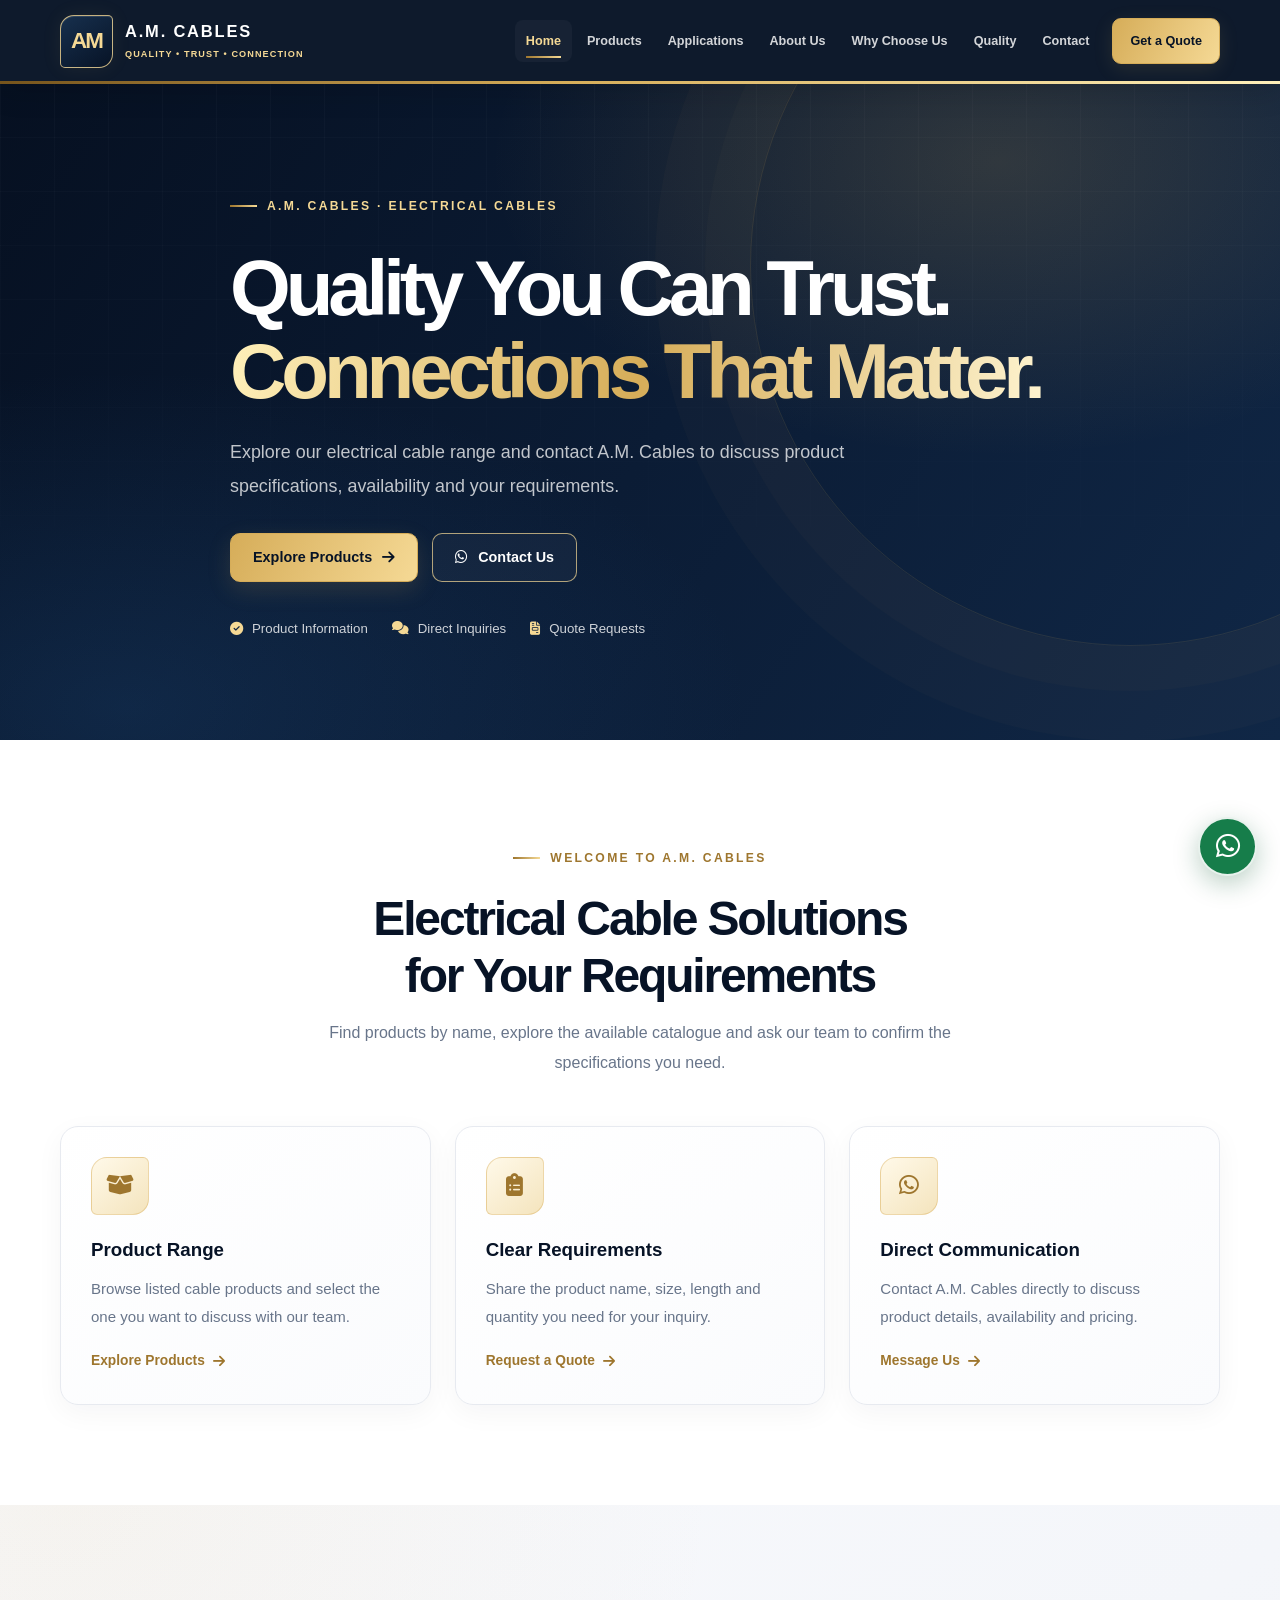
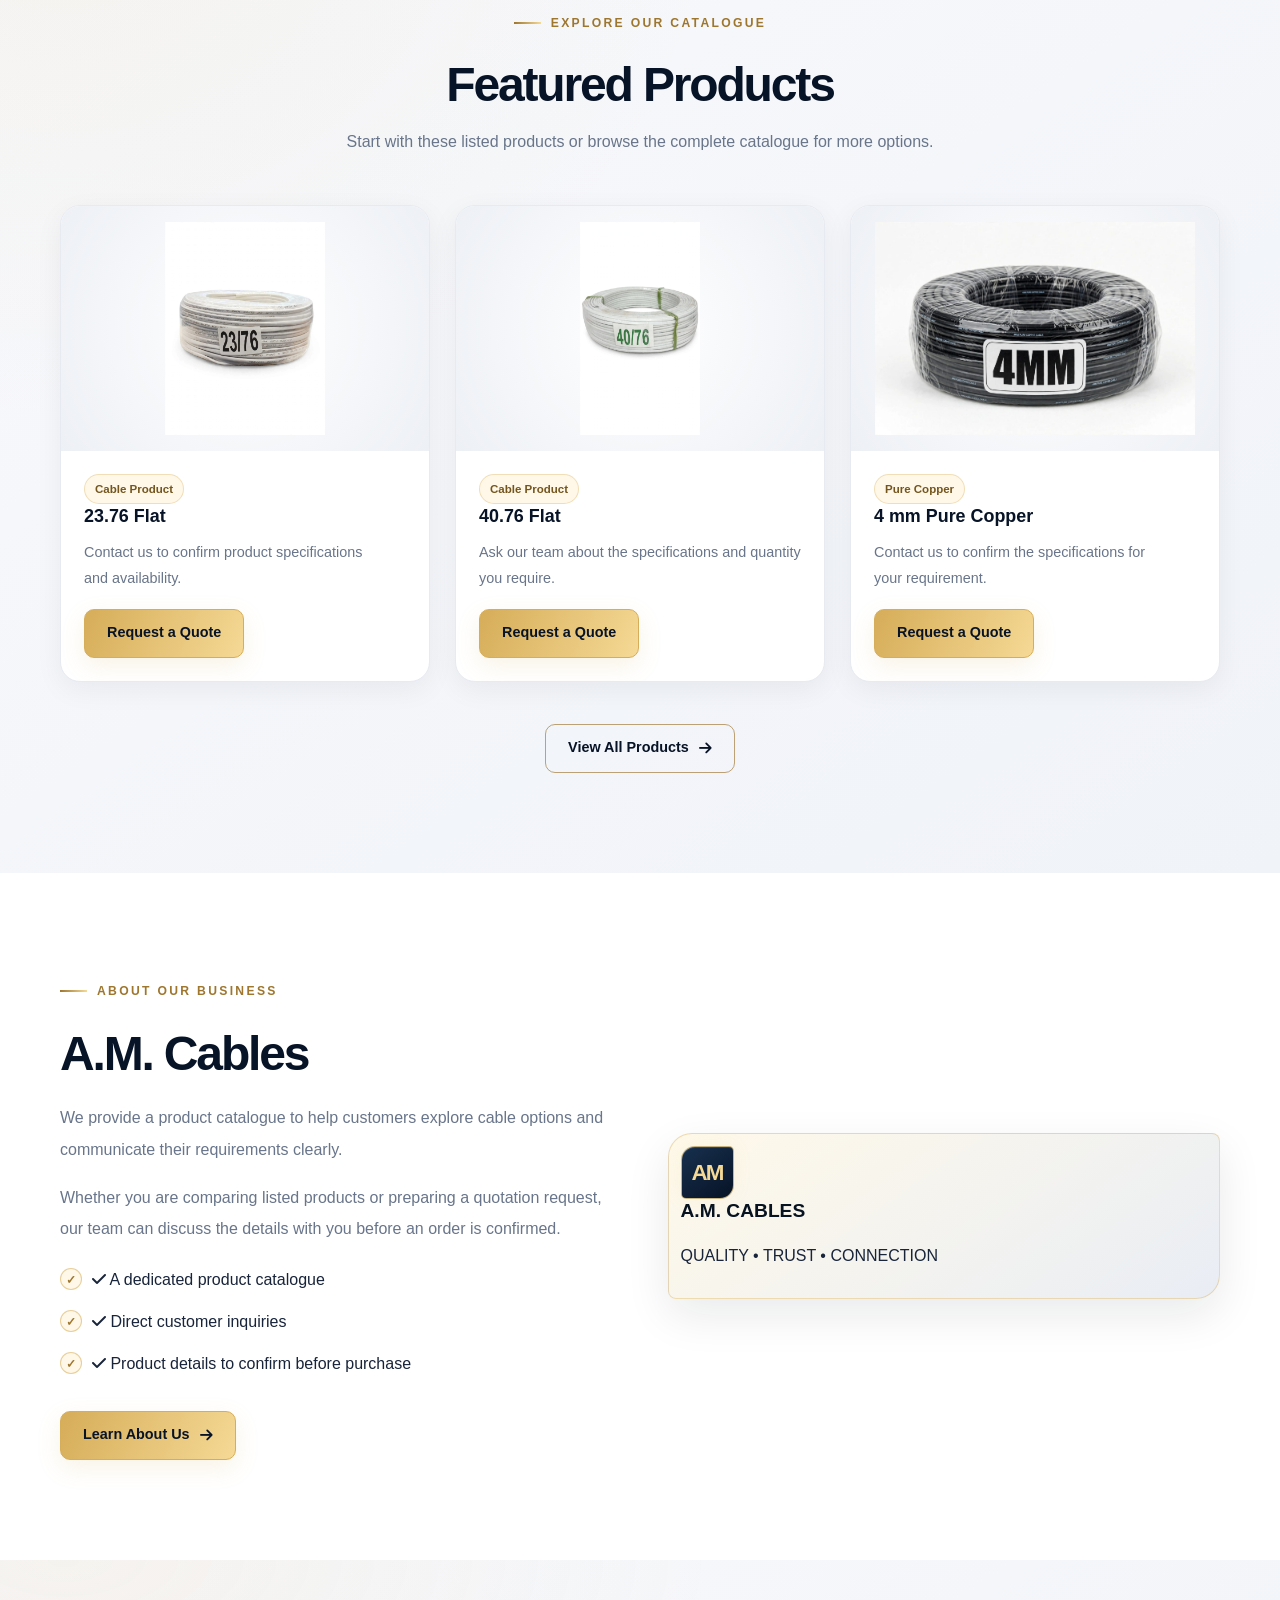
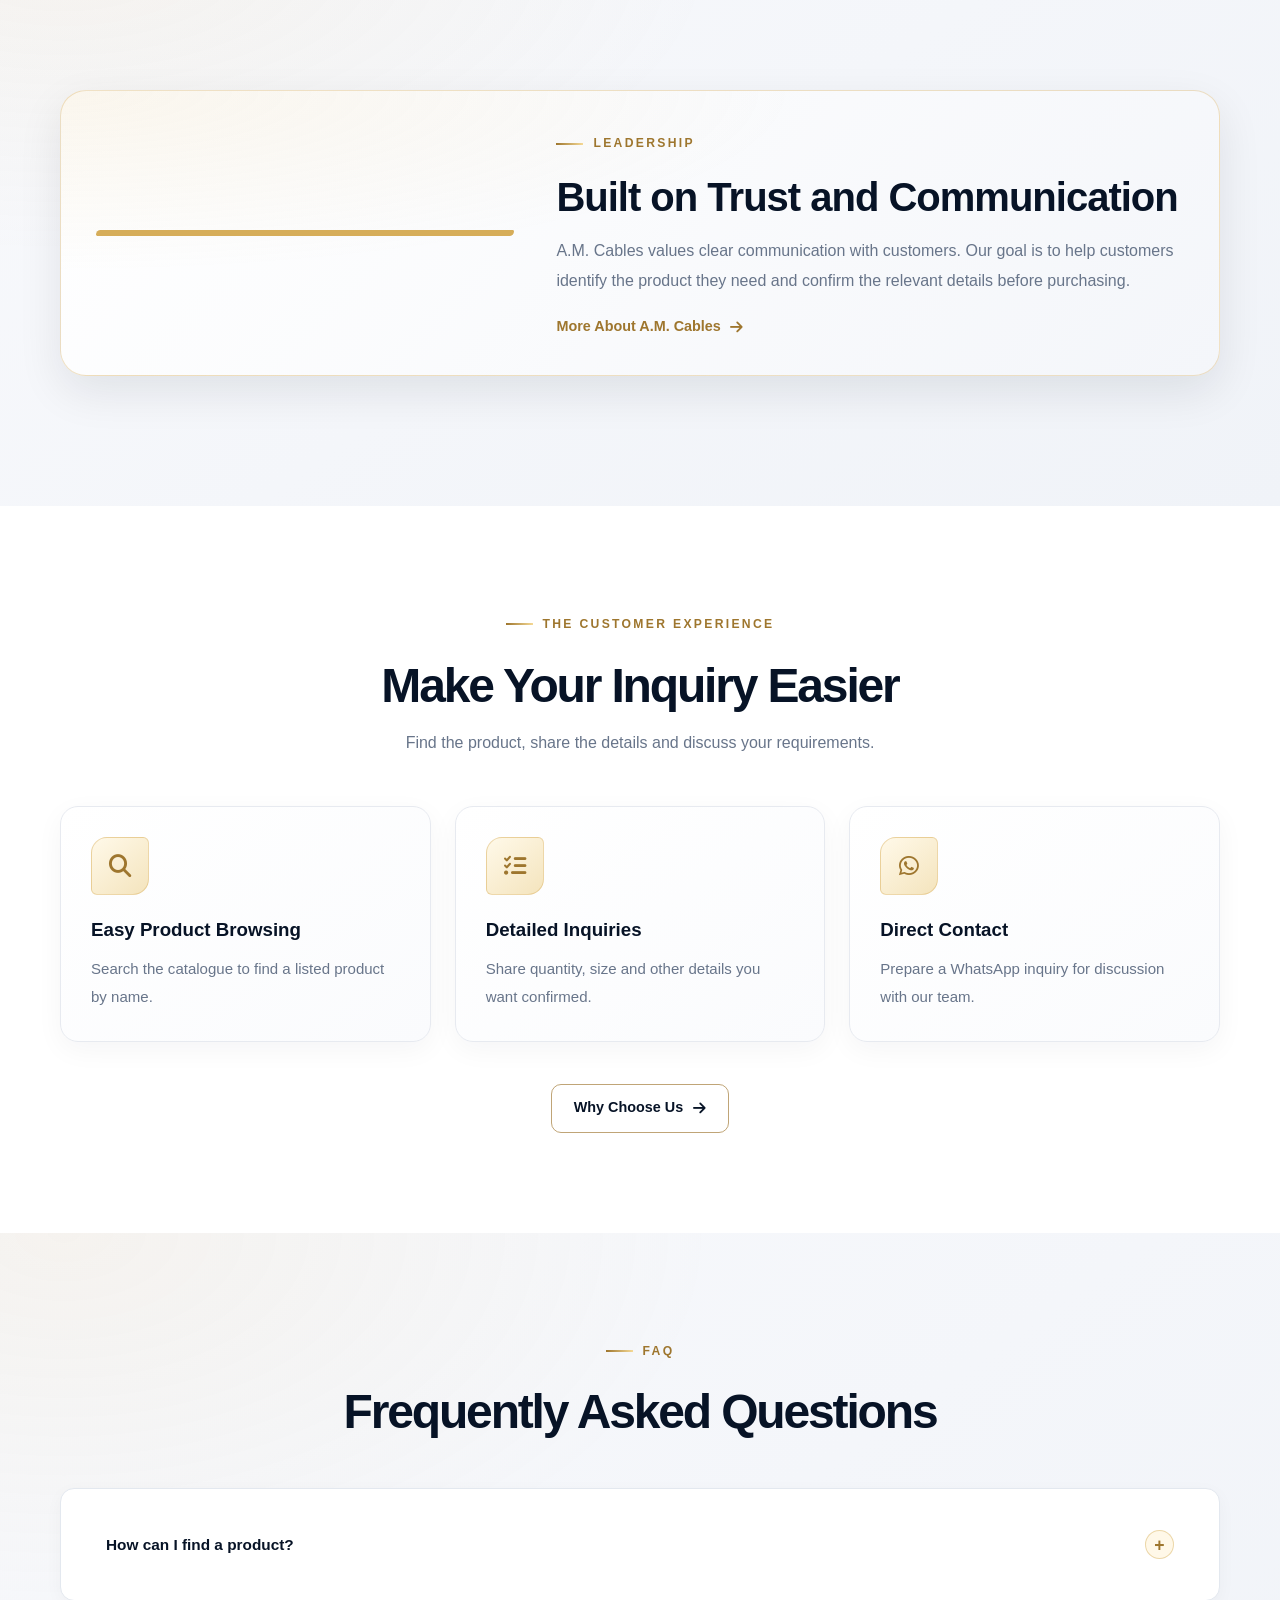
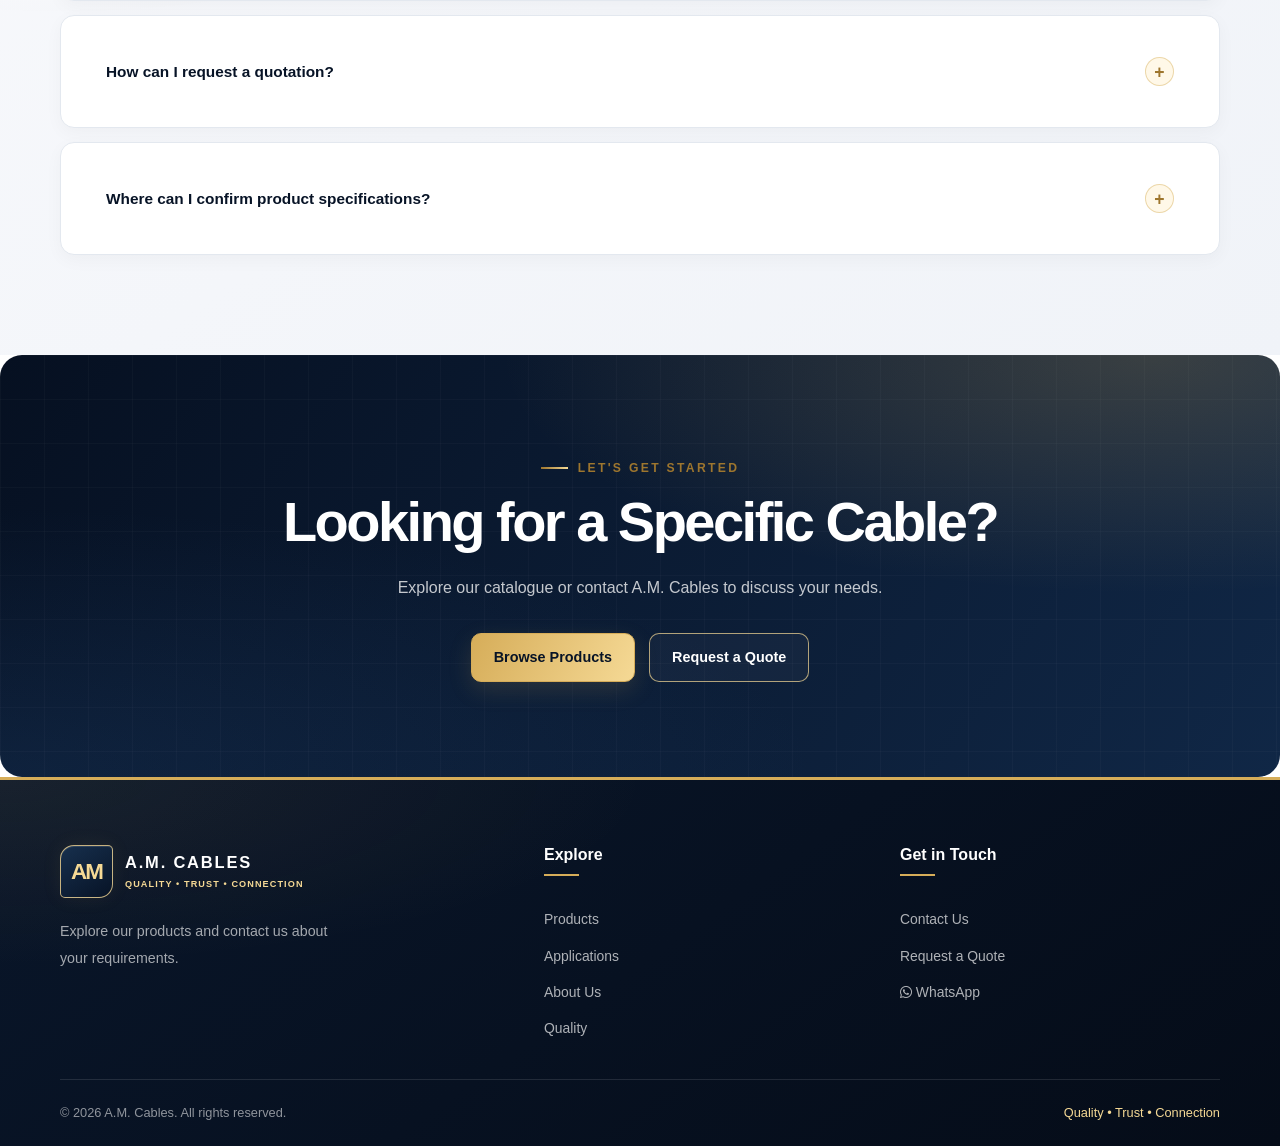
==== commit 23a16631: "Add files via upload" ====
--- a/index.html
+++ b/index.html
@@ -1,586 +1,442 @@
 <!DOCTYPE html>
 <html lang="en">
 <head>
-
-    <meta charset="UTF-8">
-    <meta name="viewport" content="width=device-width, initial-scale=1.0">
-
-    <title>A.M. Cables | Premium Cable Solutions</title>
-
-    <meta
-        name="description"
-        content="Discover A.M. Cables electrical cable products and contact our team for product information and business inquiries."
-    >
-
-    <meta name="theme-color" content="#081426">
-	
-	<head>
-
-    <meta charset="UTF-8">
-    <meta name="viewport" content="width=device-width, initial-scale=1.0">
-
-    <title>A.M. Cables | Electrical & WAPDA Cables in Lahore, Pakistan</title>
-
-    <meta
-        name="description"
-        content="Explore electrical and WAPDA cables from A.M. Cables in Lahore, Pakistan. View our cable range and contact our team for product information and inquiries."
-    >
-
-    <meta name="theme-color" content="#081426">
-
-    <!-- SOCIAL SHARING SEO -->
-    <meta property="og:type" content="website">
-    <meta property="og:title" content="A.M. Cables | Electrical & WAPDA Cables">
-    <meta
-        property="og:description"
-        content="Explore the A.M. Cables product range and contact our team for cable information and inquiries."
-    >
-    <meta property="og:site_name" content="A.M. Cables">
-
-    <link rel="stylesheet" href="css/style.css">
-
-    <link
-        rel="stylesheet"
-        href="https://cdnjs.cloudflare.com/ajax/libs/font-awesome/6.7.2/css/all.min.css"
-    >
-
+  <meta charset="UTF-8">
+  <meta name="viewport" content="width=device-width, initial-scale=1.0">
+  <meta name="theme-color" content="#0b1730">
+<title>A.M. Cables Lahore | Electrical Cables & Wire Products</title>
+
+<meta name="description" content="Explore A.M. Cables electrical cable products in Lahore, Pakistan. Browse our cable catalogue and contact us for product specifications and quotation inquiries.">
+
+<meta name="robots" content="index, follow">
+
+<link rel="canonical" href="https://zj77087-design.github.io/am-cables-ultra-premium/">
+
+  <link rel="stylesheet" href="css/style.css">
+  <link rel="stylesheet" href="https://cdnjs.cloudflare.com/ajax/libs/font-awesome/6.7.2/css/all.min.css">
+  <!-- Open Graph SEO -->
+<meta property="og:type" content="website">
+<meta property="og:title" content="A.M. Cables Lahore | Electrical Cables">
+<meta property="og:description" content="Explore A.M. Cables electrical cable products in Lahore, Pakistan. Contact us for product information and quotation inquiries.">
+<meta property="og:url" content="https://zj77087-design.github.io/am-cables-ultra-premium/">
+<meta property="og:site_name" content="A.M. Cables">
+
+<!-- Twitter Card SEO -->
+<meta name="twitter:card" content="summary">
+<meta name="twitter:title" content="A.M. Cables Lahore | Electrical Cables">
+<meta name="twitter:description" content="Explore A.M. Cables electrical cable products in Lahore, Pakistan.">
+  <script src="js/main.js" defer></script>
 </head>
 
-    <link rel="stylesheet" href="css/style.css">
-
-    <link
-        rel="stylesheet"
-        href="https://cdnjs.cloudflare.com/ajax/libs/font-awesome/6.7.2/css/all.min.css"
-    >
-</head>
-
 <body>
 
-    <!-- HEADER -->
-
-    <header class="site-header">
-        <div class="container navbar">
-
-           
-<a href="index.html" class="logo">
-    <span class="logo-mark">AM</span>
-
-    <span class="logo-text">
-        <strong>A.M. CABLES</strong>
-        <small>QUALITY • TRUST • CONNECTION</small>
-    </span>
-</a>
-
-            <button
-                class="menu-toggle"
-                id="menuToggle"
-                aria-label="Open navigation menu"
-                aria-expanded="false"
-                aria-controls="navMenu"
-            >
-                <i class="fa-solid fa-bars"></i>
-            </button>
-
-           <nav class="nav-menu" id="navMenu">
-    <a href="index.html" class="active">Home</a>
-    <a href="products.html">Products</a>
-    <a href="applications.html">Applications</a>
-    <a href="about.html">About Us</a>
-    <a href="why-choose-us.html">Why Choose Us</a>
-    <a href="quality.html">Quality &amp; Manufacturing</a>
-    <a href="contact.html" class="nav-contact">
-    <i class="fa-solid fa-phone"></i>
-    Contact
-</a>
-   <a href="order.html" class="nav-contact">
-        <i class="fa-solid fa-file-invoice"></i>
-        Order / Get Quote
-    </a>
-</nav>
-        </div>
-    </header>
-
-    <!-- MAIN CONTENT -->
-
-    <main>
-
-        <!-- HERO SECTION -->
-
-        <section class="hero" id="home">
-
-            <div class="hero-glow"></div>
-
-            <div class="container hero-content">
-
-                <span class="eyebrow">
-                    <span class="eyebrow-line"></span>
-                    A.M. CABLES · ELECTRICAL SOLUTIONS
-                </span>
-
-                <h1>
-                    Powering Connections.
-                    <span>Building Trust.</span>
-                </h1>
-
-                <p>
-                    Explore our range of electrical cables and connect
-                    with A.M. Cables for product information,
-                    specifications and business inquiries.
-                </p>
-
-                <div class="hero-actions">
-
-                    <a href="products.html" class="btn btn-primary">
-                        Explore Products
-                        <i class="fa-solid fa-arrow-right"></i>
-                    </a>
-
-                    <a href="about.html" class="btn btn-secondary">
-                        Discover Our Company
-                    </a>
-
-                </div>
-
-                <div class="hero-note">
-                    <i class="fa-solid fa-bolt"></i>
-                    Electrical Cable Solutions
-                </div>
-
-            </div>
-
-            <div class="hero-decoration" aria-hidden="true">
-                <span></span>
-                <span></span>
-                <span></span>
-            </div>
-
-        </section>
-
-        <!-- PRODUCTS PREVIEW -->
-
-        <section class="section products-preview" id="products-preview">
-
-            <div class="container">
-
-                <div class="section-heading">
-
-                    <span class="section-label">
-                        OUR PRODUCT RANGE
-                    </span>
-
-                    <h2>
-                        Explore Our
-                        <span>Products</span>
-                    </h2>
-
-                    <p>
-                        Discover our cable categories and contact our
-                        team for product specifications and availability.
-                    </p>
-
-                </div>
-
-                <div class="product-preview-content">
-
-                    <div class="product-preview-icon">
-                        <i class="fa-solid fa-layer-group"></i>
-                    </div>
-
-                    <h3>
-                        Find the Right Cable for Your Requirements
-                    </h3>
-
-                    <p>
-                        Explore the A.M. Cables product catalog and
-                        learn more about the cable options we offer.
-                    </p>
-
-                    <a href="products.html" class="text-link">
-                        View All Products
-                        <i class="fa-solid fa-arrow-right"></i>
-                    </a>
-
-                </div>
-
-            </div>
-
-        </section>
-
-        <!-- ABOUT PREVIEW -->
-
-        <section class="section company-preview">
-
-            <div class="container company-preview-grid">
-
-                <div class="company-preview-copy">
-
-                    <span class="section-label">
-                        ABOUT A.M. CABLES
-                    </span>
-
-                    <h2>
-                        A Professional Approach to
-                        <span>Every Connection.</span>
-                    </h2>
-
-                    <p>
-                        We aim to make exploring our cable products
-                        simple, informative and convenient for our
-                        customers and business partners.
-                    </p>
-
-                    <a href="about.html" class="text-link">
-                        Learn About Us
-                        <i class="fa-solid fa-arrow-right"></i>
-                    </a>
-
-                </div>
-
-                <div class="company-preview-panel">
-
-                    <div class="company-monogram">
-                        A.M.
-                    </div>
-
-                    <div class="company-panel-line"></div>
-
-                    <span>
-                        ELECTRICAL CABLE SOLUTIONS
-                    </span>
-
-                </div>
-
-            </div>
-
-        </section>
-<!-- A.M. CABLES — CEO INTRODUCTION -->
-<section class="ceo-section" id="company-leadership">
-    <div class="ceo-card">
-        <span class="ceo-eyebrow">THE LEADERSHIP BEHIND A.M. CABLES</span>
-
-        <h2>Meet Our CEO</h2>
-
-        <div class="ceo-divider"></div>
-
-        <h3>Abdul Majeed</h3>
-
-        <p class="ceo-role">Chief Executive Officer (CEO)</p>
-
-        <p class="ceo-description">
-            Leading A.M. Cables with a commitment to quality,
-            reliable electrical cable solutions, and lasting
-            customer relationships.
+  <!-- HEADER -->
+  <header class="site-header">
+    <div class="container header-inner">
+      <a href="index.html" class="logo" aria-label="A.M. Cables Home">
+        <span class="logo-mark">AM</span>
+        <span class="logo-text">
+          <strong>A.M. CABLES</strong>
+          <small>QUALITY • TRUST • CONNECTION</small>
+        </span>
+      </a>
+
+      <button class="menu-toggle" id="menuToggle" type="button"
+        aria-label="Open navigation" aria-controls="navMenu" aria-expanded="false">
+        <i class="fas fa-bars"></i>
+      </button>
+
+      <nav class="nav-menu" id="navMenu" aria-label="Main navigation">
+        <a href="index.html" class="active">Home</a>
+        <a href="products.html">Products</a>
+        <a href="applications.html">Applications</a>
+        <a href="about.html">About Us</a>
+        <a href="why-choose-us.html">Why Choose Us</a>
+        <a href="quality.html">Quality</a>
+        <a href="contact.html">Contact</a>
+        <a href="order.html" class="nav-cta">Get a Quote</a>
+      </nav>
+    </div>
+  </header>
+
+  <main>
+
+    <!-- HERO -->
+    <section class="hero">
+      <div class="container hero-content">
+        <span class="section-label">A.M. CABLES · ELECTRICAL CABLES</span>
+
+        <h1>
+          Quality You Can Trust.
+          <span>Connections That Matter.</span>
+        </h1>
+
+        <p>
+          Explore our electrical cable range and contact A.M. Cables
+          to discuss product specifications, availability and your requirements.
         </p>
 
-        <p class="ceo-signature">
-            A.M. Cables — Quality Wires. Reliable Connections.
+        <div class="hero-actions">
+          <a href="products.html" class="btn btn-primary">
+            Explore Products <i class="fas fa-arrow-right"></i>
+          </a>
+
+          <a href="https://wa.me/923054335465"
+            class="btn btn-outline" target="_blank" rel="noopener noreferrer">
+            <i class="fab fa-whatsapp"></i> Contact Us
+          </a>
+        </div>
+
+        <div class="hero-trust-points">
+          <span><i class="fas fa-check-circle"></i> Product Information</span>
+          <span><i class="fas fa-comments"></i> Direct Inquiries</span>
+          <span><i class="fas fa-file-invoice"></i> Quote Requests</span>
+        </div>
+      </div>
+    </section>
+
+    <!-- INTRODUCTION -->
+    <section class="section">
+      <div class="container">
+        <div class="section-heading">
+          <span class="section-label">WELCOME TO A.M. CABLES</span>
+          <h2>Electrical Cable Solutions for Your Requirements</h2>
+          <p>
+            Find products by name, explore the available catalogue and
+            ask our team to confirm the specifications you need.
+          </p>
+        </div>
+
+        <div class="features-grid">
+          <article class="feature-card">
+            <div class="feature-icon">
+              <i class="fas fa-box-open"></i>
+            </div>
+            <h3>Product Range</h3>
+            <p>
+              Browse listed cable products and select the one you want
+              to discuss with our team.
+            </p>
+            <a href="products.html" class="text-link">
+              Explore Products <i class="fas fa-arrow-right"></i>
+            </a>
+          </article>
+
+          <article class="feature-card">
+            <div class="feature-icon">
+              <i class="fas fa-clipboard-list"></i>
+            </div>
+            <h3>Clear Requirements</h3>
+            <p>
+              Share the product name, size, length and quantity you need
+              for your inquiry.
+            </p>
+            <a href="order.html" class="text-link">
+              Request a Quote <i class="fas fa-arrow-right"></i>
+            </a>
+          </article>
+
+          <article class="feature-card">
+            <div class="feature-icon">
+              <i class="fab fa-whatsapp"></i>
+            </div>
+            <h3>Direct Communication</h3>
+            <p>
+              Contact A.M. Cables directly to discuss product details,
+              availability and pricing.
+            </p>
+            <a href="https://wa.me/923054335465"
+              class="text-link" target="_blank" rel="noopener noreferrer">
+              Message Us <i class="fas fa-arrow-right"></i>
+            </a>
+          </article>
+        </div>
+      </div>
+    </section>
+
+    <!-- FEATURED PRODUCTS -->
+    <section class="section section-alt">
+      <div class="container">
+        <div class="section-heading">
+          <span class="section-label">EXPLORE OUR CATALOGUE</span>
+          <h2>Featured Products</h2>
+          <p>
+            Start with these listed products or browse the complete catalogue
+            for more options.
+          </p>
+        </div>
+
+        <div class="products-grid">
+
+          <article class="product-card" data-material="copper">
+            <a href="products.html" class="product-image">
+              <img
+                src="images/23-76-flat.jpg"
+                alt="A.M. Cables 23.76 Flat cable"
+                loading="lazy"
+                onerror="this.style.display='none'"
+              >
+            </a>
+            <div class="product-info">
+              <span class="product-category">Cable Product</span>
+              <h3>23.76 Flat</h3>
+              <p>Contact us to confirm product specifications and availability.</p>
+              <a href="order.html?product=23.76%20Flat"
+                class="btn btn-primary">Request a Quote</a>
+            </div>
+          </article>
+
+          <article class="product-card" data-material="copper">
+            <a href="products.html" class="product-image">
+              <img
+                src="images/40-76-flat.jpg"
+                alt="A.M. Cables 40.76 Flat cable"
+                loading="lazy"
+                onerror="this.style.display='none'"
+              >
+            </a>
+            <div class="product-info">
+              <span class="product-category">Cable Product</span>
+              <h3>40.76 Flat</h3>
+              <p>Ask our team about the specifications and quantity you require.</p>
+              <a href="order.html?product=40.76%20Flat"
+                class="btn btn-primary">Request a Quote</a>
+            </div>
+          </article>
+
+          <article class="product-card" data-material="pure-copper">
+            <a href="products.html" class="product-image">
+              <img
+                src="images/4mm-pure-copper.jpg"
+                alt="A.M. Cables 4 mm Pure Copper cable"
+                loading="lazy"
+                onerror="this.style.display='none'"
+              >
+            </a>
+            <div class="product-info">
+              <span class="product-category">Pure Copper</span>
+              <h3>4 mm Pure Copper</h3>
+              <p>Contact us to confirm the specifications for your requirement.</p>
+              <a href="order.html?product=4%20mm%20Pure%20Copper"
+                class="btn btn-primary">Request a Quote</a>
+            </div>
+          </article>
+
+        </div>
+
+        <div class="section-action">
+          <a href="products.html" class="btn btn-outline">
+            View All Products <i class="fas fa-arrow-right"></i>
+          </a>
+        </div>
+      </div>
+    </section>
+
+    <!-- ABOUT -->
+    <section class="section">
+      <div class="container about-layout">
+        <div class="about-content">
+          <span class="section-label">ABOUT OUR BUSINESS</span>
+          <h2>A.M. Cables</h2>
+
+          <p>
+            We provide a product catalogue to help customers explore cable
+            options and communicate their requirements clearly.
+          </p>
+
+          <p>
+            Whether you are comparing listed products or preparing a
+            quotation request, our team can discuss the details with you
+            before an order is confirmed.
+          </p>
+
+          <ul class="check-list">
+            <li><i class="fas fa-check"></i> A dedicated product catalogue</li>
+            <li><i class="fas fa-check"></i> Direct customer inquiries</li>
+            <li><i class="fas fa-check"></i> Product details to confirm before purchase</li>
+          </ul>
+
+          <a href="about.html" class="btn btn-primary">
+            Learn About Us <i class="fas fa-arrow-right"></i>
+          </a>
+        </div>
+
+        <div class="about-visual">
+          <div class="about-visual-inner">
+            <span class="logo-mark">AM</span>
+            <h3>A.M. CABLES</h3>
+            <p>QUALITY • TRUST • CONNECTION</p>
+          </div>
+        </div>
+      </div>
+    </section>
+
+    <!-- CEO / LEADERSHIP -->
+    <section class="section section-alt">
+      <div class="container ceo-section">
+        <div class="ceo-image">
+          <img
+            src="images/ceo.jpg"
+          alt="A.M. Cables business leadership in Lahore, Pakistan"
+            loading="lazy"
+            onerror="this.style.display='none'"
+          >
+        </div>
+
+        <div class="ceo-content">
+          <span class="section-label">LEADERSHIP</span>
+          <h2>Built on Trust and Communication</h2>
+          <p>
+            A.M. Cables values clear communication with customers.
+            Our goal is to help customers identify the product they need
+            and confirm the relevant details before purchasing.
+          </p>
+          <a href="about.html" class="text-link">
+            More About A.M. Cables <i class="fas fa-arrow-right"></i>
+          </a>
+        </div>
+      </div>
+    </section>
+
+    <!-- WHY CHOOSE US -->
+    <section class="section">
+      <div class="container">
+        <div class="section-heading">
+          <span class="section-label">THE CUSTOMER EXPERIENCE</span>
+          <h2>Make Your Inquiry Easier</h2>
+          <p>
+            Find the product, share the details and discuss your requirements.
+          </p>
+        </div>
+
+        <div class="benefits-grid">
+          <article class="benefit-card">
+            <div class="benefit-icon"><i class="fas fa-search"></i></div>
+            <h3>Easy Product Browsing</h3>
+            <p>Search the catalogue to find a listed product by name.</p>
+          </article>
+
+          <article class="benefit-card">
+            <div class="benefit-icon"><i class="fas fa-list-check"></i></div>
+            <h3>Detailed Inquiries</h3>
+            <p>Share quantity, size and other details you want confirmed.</p>
+          </article>
+
+          <article class="benefit-card">
+            <div class="benefit-icon"><i class="fab fa-whatsapp"></i></div>
+            <h3>Direct Contact</h3>
+            <p>Prepare a WhatsApp inquiry for discussion with our team.</p>
+          </article>
+        </div>
+
+        <div class="section-action">
+          <a href="why-choose-us.html" class="btn btn-outline">
+            Why Choose Us <i class="fas fa-arrow-right"></i>
+          </a>
+        </div>
+      </div>
+    </section>
+
+    <!-- FAQ -->
+    <section class="section section-alt">
+      <div class="container">
+        <div class="section-heading">
+          <span class="section-label">FAQ</span>
+          <h2>Frequently Asked Questions</h2>
+        </div>
+
+        <div class="faq-list">
+          <details class="faq-item">
+            <summary>How can I find a product?</summary>
+            <p>
+              Open the Products page and use the available search and
+              material filters to explore the catalogue.
+            </p>
+          </details>
+
+          <details class="faq-item">
+            <summary>How can I request a quotation?</summary>
+            <p>
+              Open the order page, enter your requirements and prepare
+              a WhatsApp message to send to our team.
+            </p>
+          </details>
+
+          <details class="faq-item">
+            <summary>Where can I confirm product specifications?</summary>
+            <p>
+              Contact A.M. Cables with the product name and ask the team
+              to confirm the relevant specifications before purchase.
+            </p>
+          </details>
+        </div>
+      </div>
+    </section>
+
+    <!-- CTA -->
+    <section class="cta-section">
+      <div class="container">
+        <span class="section-label">LET'S GET STARTED</span>
+        <h2>Looking for a Specific Cable?</h2>
+        <p>
+          Explore our catalogue or contact A.M. Cables to discuss your needs.
         </p>
+
+        <div class="cta-actions">
+          <a href="products.html" class="btn btn-primary">
+            Browse Products
+          </a>
+          <a href="order.html" class="btn btn-outline">
+            Request a Quote
+          </a>
+        </div>
+      </div>
+    </section>
+
+  </main>
+
+  <!-- FOOTER -->
+  <footer class="site-footer">
+    <div class="container">
+      <div class="footer-content">
+
+        <div class="footer-brand">
+          <a href="index.html" class="logo">
+            <span class="logo-mark">AM</span>
+            <span class="logo-text">
+              <strong>A.M. CABLES</strong>
+              <small>QUALITY • TRUST • CONNECTION</small>
+            </span>
+          </a>
+          <p>Explore our products and contact us about your requirements.</p>
+        </div>
+
+        <div class="footer-links">
+          <h3>Explore</h3>
+          <a href="products.html">Products</a>
+          <a href="applications.html">Applications</a>
+          <a href="about.html">About Us</a>
+          <a href="quality.html">Quality</a>
+        </div>
+
+        <div class="footer-links">
+          <h3>Get in Touch</h3>
+          <a href="contact.html">Contact Us</a>
+          <a href="order.html">Request a Quote</a>
+          <a href="https://wa.me/923054335465"
+            target="_blank" rel="noopener noreferrer">
+            <i class="fab fa-whatsapp"></i> WhatsApp
+          </a>
+        </div>
+
+      </div>
+
+      <div class="footer-bottom">
+        <p>&copy; <span id="currentYear"></span> A.M. Cables. All rights reserved.</p>
+        <a href="index.html">Quality • Trust • Connection</a>
+      </div>
     </div>
-</section>
-
-        <!-- CONTACT CALL TO ACTION -->
-
-        <section class="contact-cta">
-
-            <div class="container contact-cta-inner">
-
-                <div>
-
-                    <span class="section-label">
-                        LET'S CONNECT
-                    </span>
-
-                    <h2>
-                        Have a Product Inquiry?
-                    </h2>
-
-                    <p>
-                        Contact our team to discuss your cable
-                        requirements and product information.
-                    </p>
-
-                </div>
-
-                <a href="contact.html" class="btn btn-primary">
-                    Contact Our Team
-                    <i class="fa-solid fa-arrow-right"></i>
-                </a>
-
-            </div>
-
-        </section>
-		
-		     <!-- SMART FAQ SECTION -->
-
-        <section class="section smart-faq" id="faq">
-            <div class="container">
-
-                <div class="section-heading">
-                    <span class="section-label">HELP & INFORMATION</span>
-
-                    <h2>
-                        Frequently Asked
-                        <span>Questions</span>
-                    </h2>
-
-                    <p>
-                        Find answers to common questions about our cable
-                        products and how to contact our team.
-                    </p>
-                </div>
-
-                <div class="faq-list">
-
-                    <details class="faq-item">
-                        <summary>
-                            What types of cables does A.M. Cables offer?
-                            <i class="fa-solid fa-plus"></i>
-                        </summary>
-                        <p>
-                            Explore our Products page to see the listed cable
-                            range. Contact our team if you need help identifying
-                            a product for your requirements.
-                        </p>
-                    </details>
-
-                    <details class="faq-item">
-                        <summary>
-                            How can I ask about a cable's price?
-                            <i class="fa-solid fa-plus"></i>
-                        </summary>
-                        <p>
-                            Send us a product inquiry through WhatsApp or our
-                            Contact page to ask about current pricing and availability.
-                        </p>
-                    </details>
-
-                    <details class="faq-item">
-                        <summary>
-                            Where can I find cable specifications?
-                            <i class="fa-solid fa-plus"></i>
-                        </summary>
-                        <p>
-                            Contact our team with the exact product name.
-                            We can help you confirm the available specifications.
-                        </p>
-                    </details>
-
-                    <details class="faq-item">
-                        <summary>
-                            How do I contact A.M. Cables?
-                            <i class="fa-solid fa-plus"></i>
-                        </summary>
-                        <p>
-                            Visit our Contact page to find the available contact
-                            options and send your inquiry to our team.
-                        </p>
-                    </details>
-
-                    <details class="faq-item">
-                        <summary>
-                            How do I compare different cable products?
-                            <i class="fa-solid fa-plus"></i>
-                        </summary>
-                        <p>
-                            Visit our Products page and use the Product Comparison
-                            section to select and review up to three listed cables.
-                        </p>
-                    </details>
-
-                </div>
-
-                <div class="faq-contact">
-                    <p>Still have a question?</p>
-                    <a href="contact.html" class="btn btn-primary">
-                        Contact Our Team
-                        <i class="fa-solid fa-arrow-right"></i>
-                    </a>
-                </div>
-
-            </div>
-        </section>
-
-        <!-- END SMART FAQ -->
-		
-		
-		<!-- ANIMATED BUSINESS STATISTICS -->
-
-<section class="section business-stats" id="business-stats">
-    <div class="container">
-
-        <div class="stats-heading">
-            <span class="section-label">A.M. CABLES</span>
-            <h2>Quality That <span>Connects</span></h2>
-            <p>
-                Explore our cable range and discover our commitment
-                to reliable customer service.
-            </p>
-        </div>
-
-        <div class="stats-grid">
-
-            <div class="stat-card">
-                <div class="stat-icon">
-                    <i class="fa-solid fa-boxes-stacked"></i>
-                </div>
-                <h3><span class="stat-number" data-target="14">0</span><span>+</span></h3>
-                <p>Listed Cable Products</p>
-            </div>
-
-            <div class="stat-card">
-                <div class="stat-icon">
-                    <i class="fa-solid fa-layer-group"></i>
-                </div>
-                <h3>Multiple</h3>
-                <p>Cable Types to Explore</p>
-            </div>
-
-            <div class="stat-card">
-                <div class="stat-icon">
-                    <i class="fa-solid fa-comments"></i>
-                </div>
-                <h3>Direct</h3>
-                <p>Customer Inquiries</p>
-            </div>
-
-            <div class="stat-card">
-                <div class="stat-icon">
-                    <i class="fa-brands fa-whatsapp"></i>
-                </div>
-                <h3>Easy</h3>
-                <p>WhatsApp Contact</p>
-            </div>
-
-        </div>
-    </div>
-</section>
-
-<!-- END BUSINESS STATISTICS -->
-		
-		
-<!-- WHY CHOOSE US -->
-
-<section class="section why-choose-us" id="why-choose-us">
-
-    <div class="container">
-
-        <div class="why-choose-heading">
-
-            <span class="section-label">
-                THE A.M. CABLES DIFFERENCE
-            </span>
-
-            <h2>
-                Why Choose
-                <span>A.M. Cables?</span>
-            </h2>
-
-            <p>
-                Explore our cable range with clear product information
-                and direct support for your requirements.
-            </p>
-
-        </div>
-
-        <div class="trust-badges-grid">
-
-            <div class="trust-badge-card">
-                <div class="trust-badge-icon">
-                    <i class="fa-solid fa-cable-car"></i>
-                </div>
-
-                <h3>Product Variety</h3>
-
-                <p>
-                    Explore different cable types to find options
-                    suited to your requirements.
-                </p>
-            </div>
-
-            <div class="trust-badge-card">
-                <div class="trust-badge-icon">
-                    <i class="fa-solid fa-comments"></i>
-                </div>
-
-                <h3>Direct Communication</h3>
-
-                <p>
-                    Contact our team to discuss product details
-                    and your cable requirements.
-                </p>
-            </div>
-
-            <div class="trust-badge-card">
-                <div class="trust-badge-icon">
-                    <i class="fa-solid fa-file-lines"></i>
-                </div>
-
-                <h3>Product Information</h3>
-
-                <p>
-                    Explore our product range and ask about
-                    specifications and availability.
-                </p>
-            </div>
-
-            <div class="trust-badge-card">
-                <div class="trust-badge-icon">
-                    <i class="fa-brands fa-whatsapp"></i>
-                </div>
-
-                <h3>Easy WhatsApp Inquiry</h3>
-
-                <p>
-                    Send your product inquiry directly to our team
-                    through WhatsApp.
-                </p>
-            </div>
-
-        </div>
-
-        <div class="why-choose-action">
-            <a href="products.html" class="btn btn-primary">
-                Explore Our Products
-                <i class="fa-solid fa-arrow-right"></i>
-            </a>
-        </div>
-
-    </div>
-
-</section>
-    </main>
-
-    <!-- FOOTER -->
-
-    <footer class="site-footer">
-
-        <div class="container footer-inner">
-
-           <a href="index.html" class="logo">
-    <span class="logo-mark">AM</span>
-
-    <span class="logo-text">
-        <strong>A.M. CABLES</strong>
-        <small>QUALITY • TRUST • CONNECTION</small>
-    </span>
-</a>
-
-            <p>
-                Electrical Cable Solutions
-            </p>
-
-            <span class="footer-copy">
-                &copy; <span id="currentYear"></span>
-                A.M. Cables. All rights reserved.
-            </span>
-
-        </div>
-
-    </footer>
-
-    <!-- JAVASCRIPT -->
-
-    <script src="js/main.js"></script>
+  </footer>
 
 </body>
 </html>
--- a/css/style.css
+++ b/css/style.css
@@ -1,50 +1,46 @@
-/* =========================================================
-   A.M. CABLES — ULTRA PREMIUM MASTER CSS
-   Theme: Midnight Navy + Luxury Gold
+/* =====================================================
+   A.M. CABLES — PREMIUM DESIGN SYSTEM
    File: css/style.css
-   ========================================================= */
-
-
-/* =========================
-   01. ROOT VARIABLES
-   ========================= */
-
+   Navy • Gold • Responsive • Accessible
+===================================================== */
+
+/* 01. DESIGN TOKENS */
 :root {
-    --navy: #081426;
-    --navy-light: #10213a;
-    --navy-card: #101f35;
-    --navy-soft: #152944;
-
-    --gold: #f5c542;
-    --gold-light: #ffe28a;
-    --gold-dark: #d6a51b;
+    --navy-950: #071321;
+    --navy-900: #0b1b2b;
+    --navy-800: #12283d;
+    --navy-700: #1c3b55;
+
+    --gold-500: #d6ad55;
+    --gold-400: #e8c776;
+    --gold-100: #fbf3df;
 
     --white: #ffffff;
-    --text: #e8edf5;
-    --muted: #a8b4c7;
-    --border: rgba(255, 255, 255, 0.10);
+    --surface: #f6f8fb;
+    --surface-dark: #edf1f5;
+    --text: #243244;
+    --muted: #64748b;
+    --border: #dce3eb;
+    --success: #18794e;
+    --danger: #b42318;
 
     --container: 1180px;
-    --header-height: 82px;
-
-    --radius-sm: 10px;
-    --radius-md: 18px;
-    --radius-lg: 26px;
-
-    --shadow-card: 0 18px 45px rgba(0, 0, 0, 0.20);
-    --shadow-gold: 0 10px 30px rgba(245, 197, 66, 0.18);
-
-    --transition: 0.3s ease;
-}
-
-
-/* =========================
-   02. RESET & BASE
-   ========================= */
-
-* {
-    margin: 0;
-    padding: 0;
+    --header-height: 78px;
+    --radius-sm: 8px;
+    --radius-md: 14px;
+    --radius-lg: 22px;
+
+    --shadow-sm: 0 4px 14px rgb(7 19 33 / 7%);
+    --shadow-md: 0 12px 32px rgb(7 19 33 / 10%);
+    --shadow-lg: 0 22px 55px rgb(7 19 33 / 16%);
+
+    --transition: 180ms ease;
+}
+
+/* 02. RESET */
+*,
+*::before,
+*::after {
     box-sizing: border-box;
 }
 
@@ -54,9 +50,8 @@
 }
 
 body {
-    min-height: 100vh;
-    overflow-x: hidden;
-    background: var(--navy);
+    margin: 0;
+    background: var(--white);
     color: var(--text);
     font-family: Arial, Helvetica, sans-serif;
     font-size: 16px;
@@ -64,17 +59,33 @@
     -webkit-font-smoothing: antialiased;
 }
 
-body,
-button,
-input,
-textarea,
-select {
-    font-family: Arial, Helvetica, sans-serif;
+body.modal-open {
+    overflow: hidden;
 }
 
 img {
     display: block;
     max-width: 100%;
+    height: auto;
+}
+
+button,
+input,
+select,
+textarea {
+    font: inherit;
+}
+
+button,
+a,
+input,
+select,
+textarea {
+    -webkit-tap-highlight-color: transparent;
+}
+
+button {
+    cursor: pointer;
 }
 
 a {
@@ -82,1101 +93,994 @@
     text-decoration: none;
 }
 
-button {
-    font: inherit;
-}
-
-button,
-a {
-    -webkit-tap-highlight-color: transparent;
-}
-
 button:focus-visible,
 a:focus-visible,
 input:focus-visible,
-textarea:focus-visible,
-select:focus-visible {
-    outline: 2px solid var(--gold);
-    outline-offset: 4px;
+select:focus-visible,
+textarea:focus-visible {
+    outline: 3px solid var(--gold-500);
+    outline-offset: 3px;
 }
 
 ::selection {
-    color: var(--navy);
-    background: var(--gold);
-}
-
-
-/* =========================
-   03. REUSABLE CONTAINER
-   ========================= */
-
+    background: var(--gold-100);
+    color: var(--navy-950);
+}
+
+/* 03. SHARED LAYOUT */
 .container {
     width: min(var(--container), calc(100% - 48px));
     margin-inline: auto;
 }
 
-.section {
+section {
     position: relative;
-    padding: 105px 0;
+}
+
+.section-padding {
+    padding-block: 88px;
 }
 
 .section-heading {
     max-width: 760px;
-    margin: 0 auto 52px;
+    margin: 0 auto 44px;
     text-align: center;
 }
 
-.section-label {
+.section-tag {
     display: inline-block;
-    margin-bottom: 15px;
-    color: var(--gold);
-    font-size: 12px;
+    margin-bottom: 12px;
+    color: #987024;
+    font-size: 0.78rem;
     font-weight: 800;
-    letter-spacing: 3px;
+    letter-spacing: 0.16em;
     text-transform: uppercase;
 }
 
-.section-heading h2,
-.company-preview-copy h2 {
+h1,
+h2,
+h3,
+h4 {
+    margin-top: 0;
+    color: var(--navy-950);
+    font-weight: 750;
+    line-height: 1.2;
+}
+
+h1 {
+    font-size: clamp(2.35rem, 5vw, 4.6rem);
+    letter-spacing: -0.045em;
+}
+
+h2 {
+    font-size: clamp(1.85rem, 3vw, 3rem);
+    letter-spacing: -0.025em;
+}
+
+h3 {
+    font-size: 1.2rem;
+}
+
+p {
+    margin-top: 0;
+}
+
+.muted,
+.section-description {
+    color: var(--muted);
+}
+
+.section-description {
+    max-width: 680px;
+    margin-inline: auto;
+}
+
+/* 04. BUTTONS */
+.btn,
+button.btn {
+    display: inline-flex;
+    min-height: 48px;
+    align-items: center;
+    justify-content: center;
+    gap: 9px;
+    padding: 12px 22px;
+    border: 1px solid transparent;
+    border-radius: var(--radius-sm);
+    font-size: 0.94rem;
+    font-weight: 700;
+    line-height: 1.3;
+    text-align: center;
+    transition:
+        background var(--transition),
+        color var(--transition),
+        border-color var(--transition),
+        transform var(--transition),
+        box-shadow var(--transition);
+}
+
+.btn:hover {
+    transform: translateY(-2px);
+}
+
+.btn-primary {
+    background: var(--gold-500);
+    color: var(--navy-950);
+    box-shadow: 0 5px 16px rgb(214 173 85 / 20%);
+}
+
+.btn-primary:hover {
+    background: var(--gold-400);
+    box-shadow: var(--shadow-sm);
+}
+
+.btn-secondary {
+    background: var(--navy-900);
     color: var(--white);
-    font-size: clamp(32px, 4vw, 48px);
-    font-weight: 800;
-    line-height: 1.2;
-    letter-spacing: -1.2px;
-}
-
-.section-heading h2 span,
-.company-preview-copy h2 span {
-    color: var(--gold);
-}
-
-.section-heading p,
-.company-preview-copy p {
-    max-width: 650px;
-    margin: 18px auto 0;
-    color: var(--muted);
-    font-size: 16px;
-    line-height: 1.9;
-}
-
-
-/* =========================
-   04. HEADER & NAVBAR
-   ========================= */
-
+}
+
+.btn-secondary:hover {
+    background: var(--navy-700);
+}
+
+.btn-outline {
+    border-color: var(--gold-500);
+    background: transparent;
+    color: var(--navy-900);
+}
+
+.btn-outline:hover {
+    background: var(--gold-100);
+}
+
+.btn-light {
+    background: var(--white);
+    color: var(--navy-900);
+}
+
+.btn-block {
+    width: 100%;
+}
+
+/* 05. SITE HEADER */
 .site-header {
     position: sticky;
+    z-index: 1000;
     top: 0;
-    z-index: 1000;
-    width: 100%;
-    background: rgba(8, 20, 38, 0.94);
-    border-bottom: 1px solid rgba(255, 255, 255, 0.08);
-    backdrop-filter: blur(18px);
-    -webkit-backdrop-filter: blur(18px);
-}
-
-.navbar {
-    position: relative;
+    background: rgb(255 255 255 / 97%);
+    border-bottom: 1px solid rgb(220 227 235 / 85%);
+    box-shadow: 0 3px 16px rgb(7 19 33 / 4%);
+    backdrop-filter: blur(14px);
+}
+
+.header-inner {
     display: flex;
     min-height: var(--header-height);
     align-items: center;
     justify-content: space-between;
-    gap: 28px;
-}
-
-.logo {
+    gap: 24px;
+}
+
+.logo,
+.site-header .logo {
     display: inline-flex;
+    align-items: center;
+    gap: 12px;
     flex-shrink: 0;
-    align-items: center;
-    gap: 7px;
-    color: var(--white);
-    font-size: 27px;
+}
+
+.logo-mark {
+    display: grid;
+    width: 48px;
+    height: 48px;
+    place-items: center;
+    border-radius: 10px;
+    background: var(--navy-900);
+    color: var(--gold-400);
+    font-size: 1.1rem;
     font-weight: 900;
-    letter-spacing: -1.2px;
-}
-
-.logo span {
-    color: var(--gold);
-    font-size: 20px;
-    letter-spacing: 1.5px;
+    letter-spacing: -0.06em;
+}
+
+.logo-text {
+    display: flex;
+    flex-direction: column;
+    color: var(--navy-950);
+    font-size: 1rem;
+    font-weight: 900;
+    letter-spacing: 0.08em;
+    line-height: 1.3;
+}
+
+.logo-text small {
+    margin-top: 4px;
+    color: var(--muted);
+    font-size: 0.58rem;
+    font-weight: 700;
+    letter-spacing: 0.12em;
 }
 
 .nav-menu {
     display: flex;
     align-items: center;
     justify-content: flex-end;
-    gap: 25px;
+    gap: clamp(12px, 1.5vw, 22px);
+    margin: 0;
+    padding: 0;
+    list-style: none;
 }
 
 .nav-menu a {
-    position: relative;
-    padding: 9px 0;
-    color: #d2dae7;
-    font-size: 13px;
+    display: inline-flex;
+    min-height: 44px;
+    align-items: center;
+    color: var(--navy-800);
+    font-size: 0.86rem;
     font-weight: 700;
     transition: color var(--transition);
 }
 
-.nav-menu a:not(.nav-contact)::after {
-    position: absolute;
-    right: 0;
-    bottom: 1px;
-    left: 0;
-    height: 2px;
-    background: var(--gold);
-    content: "";
-    transform: scaleX(0);
-    transform-origin: left;
-    transition: transform var(--transition);
-}
-
 .nav-menu a:hover,
 .nav-menu a.active {
-    color: var(--gold);
-}
-
-.nav-menu a:hover::after,
-.nav-menu a.active::after {
-    transform: scaleX(1);
-}
-
-.nav-menu .nav-contact {
-    padding: 11px 17px;
-    color: var(--navy);
-    background: var(--gold);
-    border: 1px solid var(--gold);
-    border-radius: 7px;
+    color: #9a7223;
+}
+
+.nav-menu a.nav-contact,
+.nav-menu a.nav-cta {
+    min-height: 42px;
+    padding: 9px 14px;
+    border-radius: var(--radius-sm);
+    background: var(--navy-900);
+    color: var(--white);
+}
+
+.nav-menu a.nav-contact:hover,
+.nav-menu a.nav-cta:hover {
+    background: var(--navy-700);
+}
+
+.menu-toggle {
+    display: none;
+    width: 46px;
+    height: 46px;
+    align-items: center;
+    justify-content: center;
+    border: 1px solid var(--border);
+    border-radius: var(--radius-sm);
+    background: var(--white);
+    color: var(--navy-900);
+    font-size: 1.25rem;
+}
+
+/* 06. PAGE HERO */
+.page-hero {
+    overflow: hidden;
+    padding: clamp(64px, 9vw, 112px) 0;
+    background:
+        radial-gradient(
+            circle at 85% 20%,
+            rgb(214 173 85 / 13%),
+            transparent 35%
+        ),
+        linear-gradient(135deg, var(--navy-950), var(--navy-800));
+    color: var(--white);
+}
+
+.page-hero h1,
+.page-hero h2 {
+    color: var(--white);
+}
+
+.page-hero p {
+    max-width: 720px;
+    color: #d4dfeb;
+    font-size: 1.08rem;
+}
+
+.page-hero .section-tag {
+    color: var(--gold-400);
+}
+
+/* 07. HOME HERO */
+.hero {
+    position: relative;
+    overflow: hidden;
+    padding: clamp(72px, 10vw, 132px) 0;
+    background:
+        radial-gradient(
+            circle at 85% 25%,
+            rgb(214 173 85 / 15%),
+            transparent 32%
+        ),
+        linear-gradient(135deg, var(--navy-950), var(--navy-800));
+    color: var(--white);
+}
+
+.hero h1,
+.hero h2 {
+    color: var(--white);
+}
+
+.hero p {
+    max-width: 680px;
+    color: #d4dfeb;
+    font-size: clamp(1rem, 1.5vw, 1.15rem);
+}
+
+.hero .hero-content {
+    max-width: 820px;
+}
+
+.hero-actions {
+    display: flex;
+    flex-wrap: wrap;
+    gap: 14px;
+    margin-top: 28px;
+}
+
+.hero .btn-outline {
+    border-color: rgb(255 255 255 / 45%);
+    color: var(--white);
+}
+
+.hero .btn-outline:hover {
+    background: rgb(255 255 255 / 10%);
+}
+
+/* 08. CARDS AND GRIDS */
+.products-grid,
+.applications-grid,
+.info-grid,
+.benefits-grid,
+.values-grid,
+.features-grid {
+    display: grid;
+    grid-template-columns: repeat(3, minmax(0, 1fr));
+    gap: 24px;
+}
+
+.product-card,
+.application-card,
+.info-card,
+.benefit-card,
+.value-card,
+.feature-card {
+    min-width: 0;
+    overflow: hidden;
+    border: 1px solid var(--border);
+    border-radius: var(--radius-md);
+    background: var(--white);
+    box-shadow: var(--shadow-sm);
     transition:
-        background var(--transition),
-        color var(--transition),
-        transform var(--transition);
-}
-
-.nav-menu .nav-contact:hover {
-    color: var(--gold);
-    background: transparent;
-    transform: translateY(-2px);
-}
-
-.menu-toggle {
+        transform var(--transition),
+        box-shadow var(--transition),
+        border-color var(--transition);
+}
+
+.product-card:hover,
+.application-card:hover,
+.info-card:hover,
+.benefit-card:hover,
+.value-card:hover,
+.feature-card:hover {
+    transform: translateY(-4px);
+    border-color: rgb(214 173 85 / 65%);
+    box-shadow: var(--shadow-md);
+}
+
+.product-card {
+    display: flex;
+    flex-direction: column;
+}
+
+.product-image {
+    overflow: hidden;
+    aspect-ratio: 4 / 3;
+    background: var(--surface);
+}
+
+.product-image img {
+    width: 100%;
+    height: 100%;
+    object-fit: contain;
+    transition: transform 300ms ease;
+}
+
+.product-card:hover .product-image img {
+    transform: scale(1.035);
+}
+
+.product-card-content,
+.application-card-content,
+.info-card-content {
+    padding: 22px;
+}
+
+.product-card h3 {
+    margin-bottom: 10px;
+}
+
+.product-card p,
+.application-card p,
+.info-card p {
+    color: var(--muted);
+}
+
+.section-label {
+    display: inline-flex;
+    align-items: center;
+    gap: 6px;
+    margin-bottom: 10px;
+    color: #8b671e;
+    font-size: 0.75rem;
+    font-weight: 800;
+    letter-spacing: 0.06em;
+    text-transform: uppercase;
+}
+
+.product-actions {
+    display: flex;
+    flex-wrap: wrap;
+    gap: 10px;
+    margin-top: auto;
+    padding: 0 22px 22px;
+}
+
+.product-actions .btn {
+    flex: 1 1 120px;
+}
+
+/* 09. SEARCH AND FILTER */
+.product-toolbar {
+    display: grid;
+    grid-template-columns: minmax(0, 1fr) minmax(190px, 260px);
+    gap: 14px;
+    margin-bottom: 24px;
+}
+
+.search-field {
+    position: relative;
+}
+
+.search-field input,
+.product-toolbar input,
+.product-toolbar select {
+    width: 100%;
+    min-height: 50px;
+    padding: 12px 15px;
+    border: 1px solid var(--border);
+    border-radius: var(--radius-sm);
+    background: var(--white);
+    color: var(--text);
+}
+
+.clear-search {
+    display: none;
+}
+
+.clear-search.visible {
+    display: inline-flex;
+}
+
+.product-search-status {
+    min-height: 28px;
+    margin-bottom: 20px;
+    color: var(--muted);
+    font-size: 0.9rem;
+}
+
+/* 10. PRODUCT COMPARISON */
+.comparison-section {
+    margin-top: 36px;
+    padding: 24px;
+    border: 1px solid var(--border);
+    border-radius: var(--radius-md);
+    background: var(--surface);
+}
+
+.comparison-options {
+    display: grid;
+    grid-template-columns: repeat(3, minmax(0, 1fr));
+    gap: 12px;
+}
+
+.comparison-options select {
+    width: 100%;
+    min-height: 46px;
+    padding: 10px;
+    border: 1px solid var(--border);
+    border-radius: var(--radius-sm);
+    background: var(--white);
+}
+
+.comparison-result {
+    margin-top: 22px;
+    overflow-x: auto;
+}
+
+.comparison-result table {
+    width: 100%;
+    border-collapse: collapse;
+    background: var(--white);
+}
+
+.comparison-result th,
+.comparison-result td {
+    padding: 13px;
+    border: 1px solid var(--border);
+    text-align: left;
+    vertical-align: top;
+}
+
+/* 11. PRODUCT MODAL */
+.product-modal {
+    position: fixed;
+    z-index: 2000;
+    inset: 0;
+    display: none;
+    align-items: center;
+    justify-content: center;
+    overflow-y: auto;
+    padding: 24px;
+    background: rgb(4 12 22 / 76%);
+}
+
+.product-modal.active {
+    display: flex;
+}
+
+.modal-content {
+    position: relative;
+    width: min(900px, 100%);
+    max-height: 90dvh;
+    overflow-y: auto;
+    padding: clamp(22px, 4vw, 40px);
+    border-radius: var(--radius-lg);
+    background: var(--white);
+    box-shadow: var(--shadow-lg);
+}
+
+.modal-close {
+    position: absolute;
+    z-index: 2;
+    top: 12px;
+    right: 12px;
+    display: grid;
+    width: 42px;
+    height: 42px;
+    place-items: center;
+    border: 1px solid var(--border);
+    border-radius: 50%;
+    background: var(--white);
+    color: var(--navy-900);
+    font-size: 1.25rem;
+}
+
+.modal-product-image {
+    width: 100%;
+    max-height: 360px;
+    margin-bottom: 20px;
+    border-radius: var(--radius-md);
+    background: var(--surface);
+    object-fit: contain;
+}
+
+.modal-open .site-header {
+    z-index: 999;
+}
+
+/* 12. FORMS */
+.contact-form,
+.order-form {
+    display: grid;
+    gap: 18px;
+    padding: clamp(22px, 4vw, 36px);
+    border: 1px solid var(--border);
+    border-radius: var(--radius-lg);
+    background: var(--white);
+    box-shadow: var(--shadow-sm);
+}
+
+.form-group {
+    display: grid;
+    gap: 7px;
+}
+
+.form-group label,
+.contact-form label,
+.order-form label {
+    color: var(--navy-900);
+    font-size: 0.9rem;
+    font-weight: 700;
+}
+
+.form-group input,
+.form-group select,
+.form-group textarea,
+.contact-form input,
+.contact-form select,
+.contact-form textarea,
+.order-form input,
+.order-form select,
+.order-form textarea {
+    width: 100%;
+    min-height: 48px;
+    padding: 12px 14px;
+    border: 1px solid #cbd5e1;
+    border-radius: var(--radius-sm);
+    background: var(--white);
+    color: var(--text);
+}
+
+.form-group textarea,
+.contact-form textarea,
+.order-form textarea {
+    min-height: 130px;
+    resize: vertical;
+}
+
+.form-group input:focus,
+.form-group select:focus,
+.form-group textarea:focus,
+.contact-form input:focus,
+.contact-form select:focus,
+.contact-form textarea:focus,
+.order-form input:focus,
+.order-form select:focus,
+.order-form textarea:focus {
+    border-color: var(--gold-500);
+}
+
+.form-note {
+    color: var(--muted);
+    font-size: 0.85rem;
+}
+
+.form-error {
+    color: var(--danger);
+    font-size: 0.85rem;
+}
+
+.form-success {
+    color: var(--success);
+    font-size: 0.9rem;
+}
+
+/* 13. ORDER AND CONTACT LAYOUTS */
+.contact-layout,
+.order-layout,
+.about-layout,
+.quality-layout {
+    display: grid;
+    grid-template-columns: repeat(2, minmax(0, 1fr));
+    align-items: start;
+    gap: 32px;
+}
+
+.contact-info,
+.order-info,
+.info-panel {
+    padding: clamp(22px, 4vw, 34px);
+    border-radius: var(--radius-lg);
+    background: var(--navy-900);
+    color: var(--white);
+}
+
+.contact-info h2,
+.contact-info h3,
+.order-info h2,
+.order-info h3,
+.info-panel h2,
+.info-panel h3 {
+    color: var(--white);
+}
+
+.contact-info p,
+.order-info p,
+.info-panel p {
+    color: #d4dfeb;
+}
+
+.contact-method {
+    display: flex;
+    align-items: flex-start;
+    gap: 14px;
+    margin-top: 22px;
+}
+
+.contact-method i,
+.info-icon {
+    color: var(--gold-400);
+}
+
+/* 14. APPLICATIONS */
+.application-card {
+    display: flex;
+    flex-direction: column;
+}
+
+.application-card-content {
+    flex: 1;
+}
+
+.application-card .btn {
+    align-self: flex-start;
+    margin: 0 22px 22px;
+}
+
+/* 15. ABOUT AND CEO */
+.ceo-section {
+    display: grid;
+    grid-template-columns: minmax(0, 0.8fr) minmax(0, 1.2fr);
+    align-items: center;
+    gap: 40px;
+    padding: clamp(28px, 5vw, 56px);
+    border: 1px solid var(--border);
+    border-radius: var(--radius-lg);
+    background: var(--surface);
+}
+
+.ceo-image {
+    width: 100%;
+    max-height: 440px;
+    border-radius: var(--radius-md);
+    object-fit: cover;
+}
+
+.ceo-content .section-tag {
+    color: #987024;
+}
+
+/* 16. QUALITY AND VALUES */
+.info-card,
+.value-card,
+.benefit-card,
+.feature-card {
+    padding: 26px;
+}
+
+.info-icon,
+.info-card-icon {
+    display: grid;
+    width: 50px;
+    height: 50px;
+    place-items: center;
+    margin-bottom: 18px;
+    border-radius: 12px;
+    background: var(--gold-100);
+    color: #87621b;
+    font-size: 1.25rem;
+}
+
+.quality-note {
+    margin-top: 28px;
+    padding: 22px;
+    border-left: 4px solid var(--gold-500);
+    border-radius: 0 var(--radius-sm) var(--radius-sm) 0;
+    background: var(--surface);
+}
+
+/* 17. STATS */
+.business-stats,
+#business-stats {
+    padding-block: 54px;
+    background: var(--navy-900);
+    color: var(--white);
+}
+
+.stats-grid {
+    display: grid;
+    grid-template-columns: repeat(4, minmax(0, 1fr));
+    gap: 24px;
+    text-align: center;
+}
+
+.stat-number {
+    display: block;
+    color: var(--gold-400);
+    font-size: clamp(2rem, 4vw, 3.2rem);
+    font-weight: 850;
+    line-height: 1.2;
+}
+
+.stat-label {
+    margin-top: 8px;
+    color: #d4dfeb;
+    font-size: 0.9rem;
+}
+
+/* 18. FAQ */
+.faq-list {
+    display: grid;
+    gap: 14px;
+}
+
+.faq-item {
+    padding: 20px 22px;
+    border: 1px solid var(--border);
+    border-radius: var(--radius-md);
+    background: var(--white);
+}
+
+.faq-item h3 {
+    margin-bottom: 8px;
+}
+
+.faq-item p:last-child {
+    margin-bottom: 0;
+    color: var(--muted);
+}
+
+/* 19. CTA */
+.cta-section,
+.applications-cta {
+    padding: clamp(38px, 7vw, 76px);
+    border-radius: var(--radius-lg);
+    background:
+        radial-gradient(
+            circle at 90% 20%,
+            rgb(214 173 85 / 17%),
+            transparent 30%
+        ),
+        var(--navy-900);
+    color: var(--white);
+    text-align: center;
+}
+
+.cta-section h2,
+.applications-cta h2 {
+    color: var(--white);
+}
+
+.cta-section p,
+.applications-cta p {
+    max-width: 680px;
+    margin-inline: auto;
+    color: #d4dfeb;
+}
+
+.cta-actions {
+    display: flex;
+    flex-wrap: wrap;
+    justify-content: center;
+    gap: 14px;
+    margin-top: 24px;
+}
+
+/* 20. FOOTER */
+.site-footer {
+    margin-top: 0;
+    padding: 58px 0 22px;
+    background: var(--navy-950);
+    color: #d4dfeb;
+}
+
+.footer-content,
+.footer-inner {
+    display: grid;
+    grid-template-columns: 1.4fr 1fr 1fr;
+    gap: 36px;
+}
+
+.site-footer h2,
+.site-footer h3,
+.site-footer h4 {
+    color: var(--white);
+}
+
+.site-footer a {
+    color: #d4dfeb;
+    transition: color var(--transition);
+}
+
+.site-footer a:hover {
+    color: var(--gold-400);
+}
+
+.site-footer .logo-text {
+    color: var(--white);
+}
+
+.footer-links {
+    display: grid;
+    align-content: start;
+    gap: 10px;
+}
+
+.footer-bottom {
+    display: flex;
+    flex-wrap: wrap;
+    justify-content: space-between;
+    gap: 12px;
+    margin-top: 38px;
+    padding-top: 20px;
+    border-top: 1px solid rgb(255 255 255 / 14%);
+    color: #aebdcd;
+    font-size: 0.85rem;
+}
+
+/* 21. FLOATING ACTIONS */
+.whatsapp-float {
+    position: fixed;
+    z-index: 900;
+    right: 22px;
+    bottom: 22px;
+    display: grid;
+    width: 58px;
+    height: 58px;
+    place-items: center;
+    border: 2px solid rgb(255 255 255 / 90%);
+    border-radius: 50%;
+    background: #168a55;
+    color: var(--white);
+    box-shadow: var(--shadow-md);
+    font-size: 1.8rem;
+    transition: transform var(--transition);
+}
+
+.whatsapp-float:hover {
+    transform: translateY(-4px) scale(1.03);
+}
+
+.back-to-top {
+    position: fixed;
+    z-index: 890;
+    right: 28px;
+    bottom: 94px;
     display: none;
     width: 44px;
     height: 44px;
-    align-items: center;
-    justify-content: center;
-    color: var(--gold);
-    background: rgba(245, 197, 66, 0.08);
-    border: 1px solid rgba(245, 197, 66, 0.25);
-    border-radius: 10px;
-    cursor: pointer;
-    font-size: 20px;
-    transition: background var(--transition);
-}
-
-.menu-toggle:hover {
-    background: rgba(245, 197, 66, 0.17);
-}
-
-
-/* =========================
-   05. HERO SECTION
-   ========================= */
-
-.hero {
-    position: relative;
-    display: flex;
-    min-height: 690px;
-    align-items: center;
-    overflow: hidden;
-    background:
-        radial-gradient(
-            ellipse at 80% 40%,
-            rgba(28, 66, 110, 0.35),
-            transparent 48%
-        ),
-        linear-gradient(
-            125deg,
-            #081426 0%,
-            #0b1d34 55%,
-            #102440 100%
-        );
-    isolation: isolate;
-}
-
-.hero::before {
-    position: absolute;
-    z-index: -1;
-    inset: 0;
-    background-image:
-        linear-gradient(
-            rgba(255, 255, 255, 0.025) 1px,
-            transparent 1px
-        ),
-        linear-gradient(
-            90deg,
-            rgba(255, 255, 255, 0.025) 1px,
-            transparent 1px
-        );
-    background-size: 48px 48px;
-    content: "";
-    mask-image: linear-gradient(to right, black, transparent 85%);
-    -webkit-mask-image: linear-gradient(to right, black, transparent 85%);
-}
-
-.hero-glow {
-    position: absolute;
-    z-index: -1;
-    top: 10%;
-    right: -180px;
-    width: 570px;
-    height: 570px;
-    background: rgba(245, 197, 66, 0.07);
+    place-items: center;
+    border: 0;
     border-radius: 50%;
-    filter: blur(100px);
-    pointer-events: none;
-}
-
-.hero-content {
-    position: relative;
-    z-index: 2;
-    padding-top: 90px;
-    padding-bottom: 100px;
-    animation: heroEntrance 0.9s ease both;
-}
-
-.eyebrow {
-    display: inline-flex;
-    align-items: center;
-    gap: 12px;
-    margin-bottom: 26px;
-    color: var(--gold);
-    font-size: 12px;
-    font-weight: 800;
-    letter-spacing: 2.5px;
-}
-
-.eyebrow-line {
-    display: inline-block;
-    width: 38px;
-    height: 2px;
-    background: var(--gold);
-}
-
-.hero h1 {
-    max-width: 850px;
+    background: var(--navy-900);
     color: var(--white);
-    font-size: clamp(43px, 6.5vw, 76px);
-    font-weight: 900;
-    line-height: 1.08;
-    letter-spacing: -2.8px;
-}
-
-.hero h1 span {
-    display: block;
-    margin-top: 8px;
-    color: var(--gold);
-}
-
-.hero-content > p {
-    max-width: 630px;
-    margin-top: 27px;
-    color: #bdc9da;
-    font-size: 17px;
-    line-height: 1.95;
-}
-
-.hero-actions {
-    display: flex;
-    flex-wrap: wrap;
-    align-items: center;
-    gap: 15px;
-    margin-top: 34px;
-}
-
-.btn {
-    position: relative;
-    display: inline-flex;
-    min-height: 52px;
-    align-items: center;
-    justify-content: center;
-    gap: 12px;
-    padding: 14px 23px;
-    overflow: hidden;
-    border: 1px solid transparent;
-    border-radius: 8px;
-    cursor: pointer;
-    font-size: 13px;
-    font-weight: 800;
-    text-align: center;
-    transition:
-        color var(--transition),
-        background var(--transition),
-        border-color var(--transition),
-        box-shadow var(--transition),
-        transform var(--transition);
-}
-
-.btn i {
-    transition: transform var(--transition);
-}
-
-.btn:hover i {
-    transform: translateX(4px);
-}
-
-.btn-primary {
-    color: var(--navy);
-    background: linear-gradient(
-        135deg,
-        var(--gold-light),
-        var(--gold)
-    );
-    box-shadow: var(--shadow-gold);
-}
-
-.btn-primary:hover {
-    background: var(--white);
-    box-shadow: 0 12px 32px rgba(245, 197, 66, 0.23);
-    transform: translateY(-3px);
-}
-
-.btn-secondary {
-    color: var(--white);
-    background: rgba(255, 255, 255, 0.035);
-    border-color: rgba(255, 255, 255, 0.22);
-}
-
-.btn-secondary:hover {
-    color: var(--gold);
-    background: rgba(245, 197, 66, 0.07);
-    border-color: var(--gold);
-    transform: translateY(-3px);
-}
-
-.hero-note {
-    display: flex;
-    align-items: center;
-    gap: 10px;
-    margin-top: 38px;
-    color: #c2cede;
-    font-size: 12px;
-    font-weight: 700;
-    letter-spacing: 1px;
-}
-
-.hero-note i {
-    color: var(--gold);
-    font-size: 16px;
-}
-
-.hero-decoration {
-    position: absolute;
-    right: 8%;
-    bottom: 13%;
-    display: flex;
-    align-items: flex-end;
-    gap: 12px;
-    opacity: 0.5;
-}
-
-.hero-decoration span {
-    display: block;
-    width: 9px;
-    height: 40px;
-    background: var(--gold);
-    border-radius: 8px;
-    animation: decorationPulse 2.5s ease-in-out infinite;
-}
-
-.hero-decoration span:nth-child(2) {
-    height: 66px;
-    animation-delay: 0.25s;
-}
-
-.hero-decoration span:nth-child(3) {
-    height: 50px;
-    animation-delay: 0.5s;
-}
-
-
-/* =========================
-   06. PRODUCT PREVIEW
-   ========================= */
-
-.products-preview {
-    background: #0a1729;
-}
-
-.product-preview-content {
-    position: relative;
-    max-width: 820px;
-    margin: 0 auto;
-    padding: 45px 35px;
-    overflow: hidden;
-    background:
-        linear-gradient(
-            135deg,
-            rgba(255, 255, 255, 0.045),
-            rgba(255, 255, 255, 0.015)
-        );
-    border: 1px solid var(--border);
-    border-radius: var(--radius-lg);
-    box-shadow: var(--shadow-card);
-    text-align: center;
-    transition:
-        border-color var(--transition),
-        transform var(--transition),
-        box-shadow var(--transition);
-}
-
-.product-preview-content::before {
-    position: absolute;
-    top: 0;
-    left: 10%;
-    width: 80%;
-    height: 2px;
-    background: linear-gradient(
-        90deg,
-        transparent,
-        var(--gold),
-        transparent
-    );
-    content: "";
-}
-
-.product-preview-content:hover {
-    border-color: rgba(245, 197, 66, 0.35);
-    box-shadow: 0 24px 55px rgba(0, 0, 0, 0.27);
-    transform: translateY(-5px);
-}
-
-.product-preview-icon {
-    display: flex;
-    width: 68px;
-    height: 68px;
-    align-items: center;
-    justify-content: center;
-    margin: 0 auto 23px;
-    color: var(--gold);
-    background: rgba(245, 197, 66, 0.09);
-    border: 1px solid rgba(245, 197, 66, 0.24);
-    border-radius: 18px;
-    font-size: 27px;
-}
-
-.product-preview-content h3 {
-    color: var(--white);
-    font-size: clamp(21px, 3vw, 28px);
-    font-weight: 800;
-    line-height: 1.4;
-}
-
-.product-preview-content > p {
-    max-width: 590px;
-    margin: 15px auto 22px;
-    color: var(--muted);
-    font-size: 15px;
-    line-height: 1.9;
-}
-
-.text-link {
-    display: inline-flex;
-    align-items: center;
-    gap: 10px;
-    color: var(--gold);
-    font-size: 13px;
-    font-weight: 800;
-    transition: color var(--transition);
-}
-
-.text-link i {
-    transition: transform var(--transition);
-}
-
-.text-link:hover {
-    color: var(--gold-light);
-}
-
-.text-link:hover i {
-    transform: translateX(5px);
-}
-
-
-/* =========================
-   07. COMPANY PREVIEW
-   ========================= */
-
-.company-preview {
-    padding: 110px 0;
-    background:
-        radial-gradient(
-            ellipse at 80% 50%,
-            rgba(28, 57, 91, 0.25),
-            transparent 50%
-        ),
-        var(--navy);
-}
-
-.company-preview-grid {
+    box-shadow: var(--shadow-sm);
+}
+
+.back-to-top.show {
     display: grid;
-    grid-template-columns: 1.1fr 0.9fr;
-    align-items: center;
-    gap: 75px;
-}
-
-.company-preview-copy h2 {
-    max-width: 560px;
-}
-
-.company-preview-copy p {
-    margin: 22px 0 25px;
-    max-width: 540px;
-}
-
-.company-preview-panel {
-    position: relative;
-    display: flex;
-    min-height: 330px;
-    flex-direction: column;
-    align-items: center;
-    justify-content: center;
-    overflow: hidden;
-    background:
-        radial-gradient(
-            circle at center,
-            rgba(245, 197, 66, 0.10),
-            transparent 55%
-        ),
-        linear-gradient(
-            145deg,
-            #122640,
-            #0b1728
-        );
-    border: 1px solid rgba(245, 197, 66, 0.19);
-    border-radius: var(--radius-lg);
-    box-shadow: var(--shadow-card);
-}
-
-.company-preview-panel::before,
-.company-preview-panel::after {
-    position: absolute;
-    width: 190px;
-    height: 190px;
-    border: 1px solid rgba(245, 197, 66, 0.12);
-    border-radius: 50%;
-    content: "";
-}
-
-.company-preview-panel::after {
-    width: 260px;
-    height: 260px;
-}
-
-.company-monogram {
-    position: relative;
-    z-index: 1;
-    color: var(--gold);
-    font-size: clamp(65px, 8vw, 100px);
-    font-weight: 900;
-    letter-spacing: -7px;
-    line-height: 1;
-    text-shadow: 0 8px 40px rgba(245, 197, 66, 0.12);
-}
-
-.company-panel-line {
-    position: relative;
-    z-index: 1;
-    width: 75px;
-    height: 3px;
-    margin: 28px 0 18px;
-    background: var(--gold);
-    border-radius: 5px;
-}
-
-.company-preview-panel > span {
-    position: relative;
-    z-index: 1;
-    color: #d0d9e6;
-    font-size: 10px;
-    font-weight: 800;
-    letter-spacing: 3px;
-    text-align: center;
-}
-
-
-/* =========================
-   08. CONTACT CALL TO ACTION
-   ========================= */
-
-.contact-cta {
-    position: relative;
-    padding: 72px 0;
-    overflow: hidden;
-    background:
-        linear-gradient(
-            115deg,
-            #122640,
-            #0b192d
-        );
-    border-top: 1px solid var(--border);
-    border-bottom: 1px solid var(--border);
-}
-
-.contact-cta::before {
-    position: absolute;
-    top: -120px;
-    right: -90px;
-    width: 340px;
-    height: 340px;
-    background: rgba(245, 197, 66, 0.07);
-    border-radius: 50%;
-    filter: blur(75px);
-    content: "";
-    pointer-events: none;
-}
-
-.contact-cta-inner {
-    position: relative;
-    z-index: 1;
-    display: flex;
-    align-items: center;
-    justify-content: space-between;
-    gap: 35px;
-}
-
-.contact-cta .section-label {
-    margin-bottom: 10px;
-}
-
-.contact-cta h2 {
-    color: var(--white);
-    font-size: clamp(28px, 4vw, 39px);
-    font-weight: 800;
-    line-height: 1.25;
-}
-
-.contact-cta p {
-    max-width: 620px;
-    margin-top: 12px;
-    color: var(--muted);
-    font-size: 15px;
-    line-height: 1.9;
-}
-
-
-/* =========================
-   09. FOOTER
-   ========================= */
-
-.site-footer {
-    padding: 32px 0;
-    background: #060f1d;
-}
-
-.footer-inner {
-    display: flex;
-    flex-wrap: wrap;
-    align-items: center;
-    justify-content: space-between;
-    gap: 18px 28px;
-}
-
-.footer-inner .logo {
-    font-size: 23px;
-}
-
-.footer-inner .logo span {
-    font-size: 17px;
-}
-
-.footer-inner > p {
-    color: var(--muted);
-    font-size: 12px;
-}
-
-.footer-copy {
-    color: #8391a6;
-    font-size: 11px;
-    text-align: right;
-}
-
-
-/* =========================
-   10. GENERAL PAGE ELEMENTS
-   For upcoming inner pages
-   ========================= */
-
-.page-hero {
-    position: relative;
-    padding: 90px 0 85px;
-    overflow: hidden;
-    background:
-        radial-gradient(
-            ellipse at 85% 30%,
-            rgba(245, 197, 66, 0.08),
-            transparent 42%
-        ),
-        linear-gradient(
-            130deg,
-            #081426,
-            #102440
-        );
-    border-bottom: 1px solid var(--border);
-}
-
-.page-hero .section-label {
-    margin-bottom: 15px;
-}
-
-.page-hero h1 {
-    color: var(--white);
-    font-size: clamp(38px, 5vw, 62px);
-    font-weight: 900;
-    line-height: 1.15;
-    letter-spacing: -1.5px;
-}
-
-.page-hero h1 span {
-    color: var(--gold);
-}
-
-.page-hero p {
-    max-width: 680px;
-    margin-top: 20px;
-    color: var(--muted);
-    font-size: 16px;
-    line-height: 1.9;
-}
-
-.breadcrumb {
-    display: flex;
-    flex-wrap: wrap;
-    align-items: center;
-    gap: 10px;
-    margin-bottom: 25px;
-    color: var(--muted);
-    font-size: 12px;
-}
-
-.breadcrumb a {
-    color: var(--gold);
-}
-
-.breadcrumb i {
-    font-size: 10px;
-}
-
-
-/* =========================
-   11. PRODUCT GRID
-   For upcoming products page
-   ========================= */
-
-.products-grid {
-    display: grid;
-    grid-template-columns: repeat(3, minmax(0, 1fr));
-    gap: 25px;
-}
-
-.product-card {
-    position: relative;
-    display: flex;
-    flex-direction: column;
-    overflow: hidden;
-    background: linear-gradient(
-        145deg,
-        #12243c,
-        #0b1728
-    );
-    border: 1px solid var(--border);
-    border-radius: var(--radius-md);
-    box-shadow: var(--shadow-card);
-    transition:
-        transform var(--transition),
-        border-color var(--transition),
-        box-shadow var(--transition);
-}
-
-.product-card:hover {
-    border-color: rgba(245, 197, 66, 0.42);
-    box-shadow: 0 24px 50px rgba(0, 0, 0, 0.27);
-    transform: translateY(-7px);
-}
-
-.product-image {
-    position: relative;
-    display: flex;
-    min-height: 220px;
-    align-items: center;
-    justify-content: center;
-    overflow: hidden;
-    background: #0d1b2e;
-}
-
-.product-image img {
-    width: 100%;
-    height: 230px;
-    object-fit: contain;
-    transition: transform 0.6s ease;
-}
-
-.product-card:hover .product-image img {
-    transform: scale(1.05);
-}
-
-.product-image-placeholder {
-    display: flex;
-    width: 100%;
-    min-height: 220px;
-    align-items: center;
-    justify-content: center;
-    color: var(--gold);
-    background:
-        radial-gradient(
-            circle,
-            rgba(245, 197, 66, 0.09),
-            transparent 65%
-        );
-    font-size: 52px;
-}
-
-.product-card-content {
-    display: flex;
-    flex: 1;
-    flex-direction: column;
-    align-items: flex-start;
-    padding: 25px;
-}
-
-.product-card-content h3 {
-    color: var(--white);
-    font-size: 20px;
-    font-weight: 800;
-    line-height: 1.45;
-}
-
-.product-card-content p {
-    margin-top: 12px;
-    color: var(--muted);
-    font-size: 14px;
-    line-height: 1.8;
-}
-
-.product-card-actions {
-    display: flex;
-    flex-wrap: wrap;
-    gap: 10px;
-    margin-top: 23px;
-}
-
-.product-card-actions .btn {
-    min-height: 43px;
-    padding: 11px 14px;
-    font-size: 11px;
-}
-
-
-/* =========================
-   12. GENERAL INFO CARDS
-   ========================= */
-
-.info-grid {
-    display: grid;
-    grid-template-columns: repeat(3, minmax(0, 1fr));
-    gap: 24px;
-}
-
-.info-card {
-    padding: 30px;
-    background: rgba(255, 255, 255, 0.025);
-    border: 1px solid var(--border);
-    border-radius: var(--radius-md);
-    transition:
-        background var(--transition),
-        border-color var(--transition),
-        transform var(--transition);
-}
-
-.info-card:hover {
-    background: rgba(245, 197, 66, 0.035);
-    border-color: rgba(245, 197, 66, 0.28);
-    transform: translateY(-5px);
-}
-
-.info-card-icon {
-    display: flex;
-    width: 54px;
-    height: 54px;
-    align-items: center;
-    justify-content: center;
-    margin-bottom: 22px;
-    color: var(--gold);
-    background: rgba(245, 197, 66, 0.09);
-    border-radius: 14px;
-    font-size: 22px;
-}
-
-.info-card h3 {
-    margin-bottom: 12px;
-    color: var(--white);
-    font-size: 19px;
-    font-weight: 800;
-}
-
-.info-card p {
-    color: var(--muted);
-    font-size: 14px;
-    line-height: 1.9;
-}
-
-
-/* =========================
-   13. FORMS
-   For upcoming contact page
-   ========================= */
-
-.contact-form {
-    display: grid;
-    gap: 20px;
-    padding: 35px;
-    background: rgba(255, 255, 255, 0.025);
-    border: 1px solid var(--border);
-    border-radius: var(--radius-lg);
-}
-
-.form-group {
-    display: grid;
-    gap: 9px;
-}
-
-.form-group label {
-    color: #e3eaf4;
-    font-size: 13px;
-    font-weight: 700;
-}
-
-.form-group input,
-.form-group textarea,
-.form-group select {
-    width: 100%;
-    min-height: 49px;
-    padding: 13px 15px;
-    color: var(--white);
-    background: #0a1728;
-    border: 1px solid rgba(255, 255, 255, 0.13);
-    border-radius: 8px;
-    font-size: 14px;
-    transition:
-        border-color var(--transition),
-        box-shadow var(--transition);
-}
-
-.form-group textarea {
-    min-height: 135px;
-    resize: vertical;
-}
-
-.form-group input::placeholder,
-.form-group textarea::placeholder {
-    color: #77869b;
-}
-
-.form-group select option {
-    color: var(--white);
-    background: var(--navy);
-}
-
-.form-group input:focus,
-.form-group textarea:focus,
-.form-group select:focus {
-    border-color: var(--gold);
-    box-shadow: 0 0 0 3px rgba(245, 197, 66, 0.08);
-    outline: none;
-}
-
-
-/* =========================
-   14. ANIMATIONS
-   ========================= */
-
-@keyframes heroEntrance {
-    from {
-        opacity: 0;
-        transform: translateY(22px);
-    }
-
-    to {
-        opacity: 1;
-        transform: translateY(0);
-    }
-}
-
-@keyframes decorationPulse {
-    0%,
-    100% {
-        opacity: 0.4;
-        transform: scaleY(0.85);
-    }
-
-    50% {
-        opacity: 1;
-        transform: scaleY(1);
-    }
-}
-
-
-/* =========================
-   15. TABLET RESPONSIVE
-   ========================= */
-
+}
+
+/* 22. RESPONSIVE — TABLET */
 @media (max-width: 1050px) {
-
+    .header-inner {
+        gap: 14px;
+    }
+
+    .logo-text {
+        font-size: 0.9rem;
+    }
+
+    .nav-menu {
+        gap: 10px;
+    }
+
+    .nav-menu a {
+        font-size: 0.8rem;
+    }
+
+    .products-grid,
+    .applications-grid,
+    .info-grid,
+    .benefits-grid,
+    .values-grid,
+    .features-grid {
+        grid-template-columns: repeat(2, minmax(0, 1fr));
+    }
+}
+
+/* 23. RESPONSIVE — MOBILE NAVIGATION */
+@media (max-width: 800px) {
     :root {
-        --header-height: 76px;
-    }
-
-    .nav-menu {
-        gap: 16px;
-    }
-
-    .nav-menu a {
-        font-size: 12px;
-    }
-
-    .logo {
-        font-size: 24px;
-    }
-
-    .logo span {
-        font-size: 17px;
-    }
-
-    .hero {
-        min-height: 620px;
-    }
-
-    .company-preview-grid {
-        gap: 45px;
-    }
-
-    .products-grid {
-        grid-template-columns: repeat(2, minmax(0, 1fr));
-    }
-
-    .info-grid {
-        grid-template-columns: repeat(2, minmax(0, 1fr));
-    }
-}
-
-
-/* =========================
-   16. MOBILE NAVIGATION
-   ========================= */
-
-@media (max-width: 800px) {
+        --header-height: 70px;
+    }
 
     .container {
-        width: calc(100% - 36px);
+        width: min(100% - 32px, var(--container));
+    }
+
+    .header-inner {
+        position: relative;
     }
 
     .menu-toggle {
@@ -1190,298 +1094,199 @@
         right: 0;
         left: 0;
         display: none;
+        max-height: calc(100dvh - var(--header-height) - 16px);
+        overflow-y: auto;
         align-items: stretch;
         gap: 4px;
-        padding: 16px;
-        background: #0a1729;
+        padding: 14px;
         border: 1px solid var(--border);
-        border-top: 2px solid var(--gold);
-        border-radius: 0 0 14px 14px;
-        box-shadow: 0 20px 40px rgba(0, 0, 0, 0.35);
+        border-radius: 0 0 var(--radius-md) var(--radius-md);
+        background: var(--white);
+        box-shadow: var(--shadow-md);
     }
 
     .nav-menu.active {
         display: flex;
         flex-direction: column;
-        animation: menuEntrance 0.25s ease both;
     }
 
     .nav-menu a {
-        display: block;
-        padding: 12px 13px;
-        border-radius: 6px;
-        font-size: 14px;
-    }
-
-    .nav-menu a:not(.nav-contact)::after {
-        display: none;
-    }
-
-    .nav-menu a:hover,
-    .nav-menu a.active {
-        background: rgba(245, 197, 66, 0.07);
-    }
-
-    .nav-menu .nav-contact {
-        margin-top: 6px;
-        text-align: center;
-    }
-
-    .hero {
-        min-height: 590px;
-    }
-
-    .hero-content {
-        padding-top: 80px;
-        padding-bottom: 85px;
-    }
-
-    .hero h1 {
-        letter-spacing: -1.7px;
-    }
-
-    .hero-content > p {
+        display: flex;
+        width: 100%;
+        min-height: 46px;
+        padding: 10px 12px;
+        border-radius: var(--radius-sm);
+        font-size: 0.94rem;
+    }
+
+    .nav-menu a.nav-contact,
+    .nav-menu a.nav-cta {
+        justify-content: center;
+        margin-top: 4px;
+    }
+
+    .section-padding {
+        padding-block: 64px;
+    }
+
+    .product-toolbar {
+        grid-template-columns: 1fr;
+    }
+
+    .comparison-options {
+        grid-template-columns: 1fr;
+    }
+
+    .contact-layout,
+    .order-layout,
+    .about-layout,
+    .quality-layout,
+    .ceo-section {
+        grid-template-columns: 1fr;
+    }
+
+    .ceo-image {
+        max-height: 380px;
+    }
+
+    .footer-content,
+    .footer-inner {
+        grid-template-columns: repeat(2, minmax(0, 1fr));
+        gap: 28px;
+    }
+
+    .footer-brand {
+        grid-column: 1 / -1;
+    }
+}
+
+/* 24. RESPONSIVE — SMALL MOBILE */
+@media (max-width: 560px) {
+    body {
         font-size: 15px;
-    }
-
-    .hero-decoration {
-        right: 7%;
-        bottom: 7%;
-    }
-
-    .section {
-        padding: 80px 0;
-    }
-
-    .section-heading {
-        margin-bottom: 38px;
-    }
-
-    .company-preview-grid {
-        grid-template-columns: 1fr;
-        gap: 35px;
-    }
-
-    .company-preview-panel {
-        min-height: 280px;
-    }
-
-    .contact-cta-inner {
-        align-items: flex-start;
-        flex-direction: column;
-        gap: 25px;
-    }
-
-    .footer-inner {
-        justify-content: center;
-        flex-direction: column;
-        text-align: center;
-    }
-
-    .footer-copy {
-        text-align: center;
-    }
-
-    .page-hero {
-        padding: 70px 0;
-    }
-}
-
-@keyframes menuEntrance {
-    from {
-        opacity: 0;
-        transform: translateY(-7px);
-    }
-
-    to {
-        opacity: 1;
-        transform: translateY(0);
-    }
-}
-
-
-/* =========================
-   17. SMALL MOBILE
-   ========================= */
-
-@media (max-width: 520px) {
-
-    :root {
-        --header-height: 70px;
     }
 
     .container {
         width: calc(100% - 30px);
     }
 
-    .logo {
-        font-size: 23px;
-    }
-
-    .logo span {
-        font-size: 16px;
-        letter-spacing: 1px;
-    }
-
-    .hero {
-        min-height: auto;
-    }
-
-    .hero-content {
-        padding-top: 72px;
-        padding-bottom: 75px;
-    }
-
-    .eyebrow {
-        gap: 8px;
-        font-size: 9px;
-        letter-spacing: 1.4px;
-    }
-
-    .eyebrow-line {
-        width: 25px;
-    }
-
-    .hero h1 {
-        font-size: clamp(37px, 10vw, 49px);
-        letter-spacing: -1.5px;
-    }
-
-    .hero-content > p {
-        margin-top: 20px;
-        font-size: 14px;
-        line-height: 1.85;
-    }
-
-    .hero-actions {
+    .logo-mark {
+        width: 42px;
+        height: 42px;
+        font-size: 1rem;
+    }
+
+    .logo-text {
+        font-size: 0.82rem;
+    }
+
+    .logo-text small {
+        font-size: 0.52rem;
+    }
+
+    h1 {
+        font-size: clamp(2.1rem, 10vw, 3.1rem);
+    }
+
+    h2 {
+        font-size: clamp(1.7rem, 8vw, 2.25rem);
+    }
+
+    .hero,
+    .page-hero {
+        padding-block: 64px;
+    }
+
+    .hero-actions,
+    .cta-actions {
+        flex-direction: column;
         align-items: stretch;
+    }
+
+    .hero-actions .btn,
+    .cta-actions .btn {
+        width: 100%;
+    }
+
+    .products-grid,
+    .applications-grid,
+    .info-grid,
+    .benefits-grid,
+    .values-grid,
+    .features-grid,
+    .stats-grid {
+        grid-template-columns: 1fr;
+    }
+
+    .product-card-content,
+    .application-card-content,
+    .info-card-content {
+        padding: 18px;
+    }
+
+    .product-actions {
+        padding-inline: 18px;
+        padding-bottom: 18px;
+    }
+
+    .product-actions .btn {
+        flex-basis: 100%;
+    }
+
+    .comparison-section {
+        padding: 16px;
+    }
+
+    .comparison-result th,
+    .comparison-result td {
+        padding: 10px;
+        font-size: 0.85rem;
+    }
+
+    .contact-form,
+    .order-form {
+        padding: 20px;
+    }
+
+    .footer-content,
+    .footer-inner {
+        grid-template-columns: 1fr;
+        gap: 24px;
+    }
+
+    .footer-brand {
+        grid-column: auto;
+    }
+
+    .footer-bottom {
         flex-direction: column;
-        gap: 12px;
-        margin-top: 27px;
-    }
-
-    .hero-actions .btn {
-        width: 100%;
-    }
-
-    .hero-note {
-        margin-top: 28px;
-        font-size: 10px;
-    }
-
-    .hero-decoration {
-        right: 8%;
-        bottom: 3%;
-        gap: 7px;
-        opacity: 0.25;
-    }
-
-    .section {
-        padding: 65px 0;
-    }
-
-    .section-label {
-        font-size: 10px;
-        letter-spacing: 2px;
-    }
-
-    .section-heading h2,
-    .company-preview-copy h2 {
-        font-size: 32px;
-        letter-spacing: -0.8px;
-    }
-
-    .section-heading p,
-    .company-preview-copy p {
-        font-size: 14px;
-        line-height: 1.85;
-    }
-
-    .product-preview-content {
-        padding: 32px 20px;
-        border-radius: 18px;
-    }
-
-    .product-preview-content h3 {
-        font-size: 21px;
-    }
-
-    .product-preview-content > p {
-        font-size: 13px;
-    }
-
-    .company-preview-panel {
-        min-height: 245px;
-        border-radius: 18px;
-    }
-
-    .contact-cta {
-        padding: 55px 0;
-    }
-
-    .contact-cta h2 {
-        font-size: 29px;
-    }
-
-    .contact-cta p {
-        font-size: 14px;
-    }
-
-    .contact-cta .btn {
-        width: 100%;
-    }
-
-    .products-grid,
-    .info-grid {
-        grid-template-columns: 1fr;
-        gap: 20px;
-    }
-
-    .product-image img {
-        height: 230px;
-    }
-
-    .product-card-content {
-        padding: 22px;
-    }
-
-    .product-card-actions {
-        width: 100%;
-    }
-
-    .product-card-actions .btn {
-        flex: 1;
-    }
-
-    .contact-form {
-        padding: 22px 18px;
-    }
-
-    .page-hero {
-        padding: 58px 0;
-    }
-
-    .page-hero h1 {
-        font-size: 37px;
-        letter-spacing: -0.8px;
-    }
-
-    .page-hero p {
-        font-size: 14px;
-    }
-
-    .site-footer {
-        padding: 27px 0;
-    }
-}
-
-
-/* =========================
-   18. ACCESSIBILITY
-   ========================= */
-
+    }
+
+    .whatsapp-float {
+        right: 16px;
+        bottom: 16px;
+        width: 54px;
+        height: 54px;
+    }
+
+    .back-to-top {
+        right: 21px;
+        bottom: 82px;
+    }
+
+    .product-modal {
+        padding: 12px;
+    }
+
+    .modal-content {
+        max-height: 94dvh;
+        padding: 22px 16px;
+        border-radius: var(--radius-md);
+    }
+}
+
+/* 25. REDUCED MOTION ACCESSIBILITY */
 @media (prefers-reduced-motion: reduce) {
-
     *,
     *::before,
     *::after {
@@ -1492,4086 +1297,3053 @@
     }
 }
 /* =========================================================
-   A.M. CABLES — PREMIUM PRODUCT CATALOG & MODAL
-   Add this section at the END of css/style.css
-   ========================================================= */
-
-
-/* =========================
-   PRODUCT CATALOG
-   ========================= */
-
-.products-catalog {
-    background:
-        radial-gradient(
-            ellipse at 10% 20%,
-            rgba(28, 57, 91, 0.16),
-            transparent 45%
-        ),
-        #0a1729;
-}
-
-.products-catalog .section-heading {
-    margin-bottom: 48px;
-}
-
-.products-catalog .product-card {
-    min-width: 0;
-}
-
-.products-catalog .product-image {
-    min-height: 235px;
-    border-bottom: 1px solid rgba(255, 255, 255, 0.07);
-}
-
-.products-catalog .product-image img {
-    width: 100%;
-    height: 235px;
-    object-fit: contain;
-    background: #101f35;
-}
-
-.products-catalog .product-card-content {
+   A.M. CABLES — ULTRA PREMIUM DESIGN SYSTEM
+   PART 1: GLOBAL DESIGN, HEADER, BACKGROUNDS & ANIMATIONS
+   Append this block at the END of css/style.css
+========================================================= */
+
+:root {
+  --am-navy: #071326;
+  --am-navy-2: #0b1c35;
+  --am-navy-3: #102746;
+  --am-gold: #d6ad59;
+  --am-gold-light: #f5d995;
+  --am-gold-dark: #9e762e;
+  --am-white: #ffffff;
+  --am-text: #18243a;
+  --am-muted: #68758a;
+  --am-border: rgba(214, 173, 89, 0.24);
+  --am-surface: #ffffff;
+  --am-surface-alt: #f5f7fb;
+  --am-shadow: 0 16px 45px rgba(7, 19, 38, 0.09);
+  --am-shadow-hover: 0 24px 55px rgba(7, 19, 38, 0.16);
+  --am-radius: 18px;
+  --am-radius-lg: 26px;
+  --am-transition: 260ms ease;
+}
+
+/* GLOBAL RESET & SMOOTHNESS */
+
+html {
+  scroll-behavior: smooth;
+  scroll-padding-top: 110px;
+}
+
+body {
+  color: var(--am-text);
+  background: #ffffff;
+  font-family: Inter, "Segoe UI", Arial, sans-serif;
+  line-height: 1.75;
+  overflow-wrap: break-word;
+  -webkit-font-smoothing: antialiased;
+}
+
+body::selection,
+body *::selection {
+  color: var(--am-navy);
+  background: var(--am-gold-light);
+}
+
+img {
+  max-width: 100%;
+}
+
+a {
+  text-decoration: none;
+  transition:
+    color var(--am-transition),
+    background var(--am-transition),
+    border-color var(--am-transition),
+    transform var(--am-transition);
+}
+
+button,
+input,
+select,
+textarea {
+  font: inherit;
+}
+
+button,
+a,
+input,
+select,
+textarea,
+summary {
+  -webkit-tap-highlight-color: transparent;
+}
+
+button:focus-visible,
+a:focus-visible,
+input:focus-visible,
+select:focus-visible,
+textarea:focus-visible,
+summary:focus-visible {
+  outline: 3px solid var(--am-gold);
+  outline-offset: 4px;
+}
+
+.container {
+  width: min(1160px, calc(100% - 44px));
+  margin-inline: auto;
+}
+
+.section {
+  position: relative;
+  padding: 100px 0;
+  isolation: isolate;
+}
+
+.section-alt {
+  background:
+    radial-gradient(
+      ellipse at 0% 0%,
+      rgba(214, 173, 89, 0.07),
+      transparent 40%
+    ),
+    linear-gradient(145deg, #f8f9fc, #f0f3f8);
+}
+
+.section-label {
+  display: inline-flex;
+  align-items: center;
+  gap: 10px;
+  color: var(--am-gold-dark);
+  font-size: 0.76rem;
+  font-weight: 800;
+  letter-spacing: 0.19em;
+  line-height: 1.5;
+  text-transform: uppercase;
+}
+
+.section-label::before {
+  width: 27px;
+  height: 2px;
+  content: "";
+  background: linear-gradient(
+    90deg,
+    var(--am-gold-dark),
+    var(--am-gold-light)
+  );
+}
+
+.section-heading {
+  max-width: 760px;
+  margin: 0 auto 48px;
+  text-align: center;
+}
+
+.section-heading h2 {
+  margin: 14px 0;
+  color: var(--am-navy);
+  font-size: clamp(2rem, 4vw, 3rem);
+  font-weight: 800;
+  letter-spacing: -0.045em;
+  line-height: 1.18;
+}
+
+.section-heading p {
+  max-width: 650px;
+  margin: 0 auto;
+  color: var(--am-muted);
+  font-size: 1rem;
+  line-height: 1.85;
+}
+
+h1,
+h2,
+h3,
+h4 {
+  text-wrap: balance;
+}
+
+p {
+  text-wrap: pretty;
+}
+
+.section-action {
+  display: flex;
+  justify-content: center;
+  margin-top: 42px;
+}
+
+/* GOLD DIVIDER — UNDER THE HEADER ON EVERY PAGE */
+
+.site-header {
+  position: sticky;
+  z-index: 1000;
+  top: 0;
+  isolation: isolate;
+  background: rgba(7, 19, 38, 0.96);
+  box-shadow: 0 8px 30px rgba(0, 0, 0, 0.14);
+  -webkit-backdrop-filter: blur(18px);
+  backdrop-filter: blur(18px);
+}
+
+.site-header::after {
+  position: absolute;
+  z-index: 2;
+  right: 0;
+  bottom: -2px;
+  left: 0;
+  height: 3px;
+  content: "";
+  background: linear-gradient(
+    90deg,
+    #76541c 0%,
+    var(--am-gold) 22%,
+    #fff0ba 50%,
+    var(--am-gold) 76%,
+    #76541c 100%
+  );
+  background-size: 200% 100%;
+  animation: amGoldLine 7s linear infinite;
+}
+
+@keyframes amGoldLine {
+  0% { background-position: 100% 0; }
+  100% { background-position: -100% 0; }
+}
+
+.header-inner {
+  min-height: 88px;
+  gap: 28px;
+}
+
+/* PREMIUM BRAND LOGO */
+
+.logo {
+  flex-shrink: 0;
+  gap: 12px;
+  color: var(--am-white);
+}
+
+.logo:hover {
+  color: var(--am-gold-light);
+}
+
+.logo-mark {
+  display: inline-flex;
+  position: relative;
+  align-items: center;
+  justify-content: center;
+  width: 53px;
+  height: 53px;
+  border: 1px solid rgba(245, 217, 149, 0.8);
+  border-radius: 14px 5px 14px 5px;
+  color: var(--am-gold-light);
+  background: linear-gradient(145deg, #17304e, #071326);
+  box-shadow:
+    inset 0 1px 0 rgba(255, 255, 255, 0.12),
+    0 0 20px rgba(214, 173, 89, 0.08);
+  font-size: 1.4rem;
+  font-weight: 900;
+  letter-spacing: -0.09em;
+  transition:
+    border-radius var(--am-transition),
+    box-shadow var(--am-transition),
+    transform var(--am-transition);
+}
+
+.logo:hover .logo-mark {
+  border-radius: 5px 14px 5px 14px;
+  box-shadow: 0 0 25px rgba(214, 173, 89, 0.24);
+  transform: rotate(-3deg);
+}
+
+.logo-text {
+  display: flex;
+  flex-direction: column;
+  gap: 2px;
+}
+
+.logo-text strong {
+  color: #ffffff;
+  font-size: 1.03rem;
+  font-weight: 850;
+  letter-spacing: 0.11em;
+}
+
+.logo-text small {
+  color: var(--am-gold-light);
+  font-size: 0.57rem;
+  font-weight: 700;
+  letter-spacing: 0.12em;
+}
+
+/* NAVIGATION */
+
+.nav-menu {
+  align-items: center;
+  gap: 4px;
+}
+
+.nav-menu a {
+  position: relative;
+  display: inline-flex;
+  align-items: center;
+  min-height: 42px;
+  padding: 10px 11px;
+  border-radius: 8px;
+  color: rgba(255, 255, 255, 0.78);
+  font-size: 0.79rem;
+  font-weight: 650;
+  white-space: nowrap;
+}
+
+.nav-menu a:not(.nav-cta)::after {
+  position: absolute;
+  right: 11px;
+  bottom: 4px;
+  left: 11px;
+  height: 2px;
+  content: "";
+  background: linear-gradient(
+    90deg,
+    var(--am-gold-dark),
+    var(--am-gold-light)
+  );
+  transform: scaleX(0);
+  transform-origin: left;
+  transition: transform var(--am-transition);
+}
+
+.nav-menu a:not(.nav-cta):hover,
+.nav-menu a:not(.nav-cta).active {
+  color: var(--am-gold-light);
+  background: rgba(255, 255, 255, 0.035);
+}
+
+.nav-menu a:not(.nav-cta):hover::after,
+.nav-menu a:not(.nav-cta).active::after {
+  transform: scaleX(1);
+}
+
+.nav-menu a.nav-cta {
+  margin-left: 8px;
+  padding: 11px 17px;
+  border: 1px solid var(--am-gold);
+  border-radius: 9px;
+  color: var(--am-navy);
+  background: linear-gradient(
+    120deg,
+    var(--am-gold),
+    var(--am-gold-light)
+  );
+  box-shadow: 0 5px 20px rgba(214, 173, 89, 0.12);
+}
+
+.nav-menu a.nav-cta:hover {
+  box-shadow: 0 8px 27px rgba(214, 173, 89, 0.3);
+  transform: translateY(-2px);
+}
+
+.menu-toggle {
+  display: none;
+  color: var(--am-gold-light);
+  background: rgba(255, 255, 255, 0.06);
+  border: 1px solid var(--am-border);
+  border-radius: 10px;
+  cursor: pointer;
+  transition: background var(--am-transition);
+}
+
+.menu-toggle:hover {
+  background: rgba(214, 173, 89, 0.13);
+}
+
+/* HERO — DARK NAVY WITH GOLD LIGHTING */
+
+.hero,
+.page-hero {
+  position: relative;
+  z-index: 0;
+  overflow: hidden;
+  isolation: isolate;
+  color: #ffffff;
+  background:
+    radial-gradient(
+      ellipse at 78% 12%,
+      rgba(214, 173, 89, 0.18),
+      transparent 36%
+    ),
+    radial-gradient(
+      ellipse at 10% 95%,
+      rgba(36, 88, 145, 0.25),
+      transparent 38%
+    ),
+    linear-gradient(125deg, #061021 0%, #0b1c35 52%, #102746 100%);
+}
+
+.hero::before,
+.page-hero::before {
+  position: absolute;
+  z-index: -1;
+  inset: 0;
+  content: "";
+  pointer-events: none;
+  background-image:
+    linear-gradient(rgba(255, 255, 255, 0.025) 1px, transparent 1px),
+    linear-gradient(90deg, rgba(255, 255, 255, 0.025) 1px, transparent 1px);
+  background-size: 54px 54px;
+  mask-image: linear-gradient(to bottom, black, transparent 90%);
+}
+
+.hero::after,
+.page-hero::after {
+  position: absolute;
+  z-index: -1;
+  top: -30%;
+  right: -18%;
+  width: min(65vw, 760px);
+  aspect-ratio: 1;
+  border: 1px solid rgba(214, 173, 89, 0.13);
+  border-radius: 50%;
+  content: "";
+  pointer-events: none;
+  box-shadow:
+    0 0 0 45px rgba(214, 173, 89, 0.025),
+    0 0 0 95px rgba(214, 173, 89, 0.018);
+  animation: amOrbFloat 12s ease-in-out infinite alternate;
+}
+
+@keyframes amOrbFloat {
+  from { transform: translate3d(0, 0, 0) rotate(0deg); }
+  to { transform: translate3d(-22px, 18px, 0) rotate(8deg); }
+}
+
+.hero {
+  min-height: 590px;
+  display: flex;
+  align-items: center;
+  padding: 105px 0 100px;
+}
+
+.hero-content {
+  position: relative;
+  z-index: 1;
+  animation: amRiseIn 800ms ease both;
+}
+
+.hero .section-label,
+.page-hero .section-label {
+  color: var(--am-gold-light);
+}
+
+.hero h1,
+.page-hero h1 {
+  max-width: 900px;
+  margin: 22px 0;
+  color: #ffffff;
+  font-size: clamp(2.7rem, 6.1vw, 5.25rem);
+  font-weight: 850;
+  letter-spacing: -0.065em;
+  line-height: 1.06;
+}
+
+.hero h1 span {
+  display: block;
+  color: var(--am-gold-light);
+  background: linear-gradient(
+    100deg,
+    #fff0ba,
+    var(--am-gold),
+    #fff5d2
+  );
+  background-clip: text;
+  -webkit-text-fill-color: transparent;
+}
+
+.hero p,
+.page-hero p {
+  max-width: 690px;
+  margin: 0;
+  color: rgba(255, 255, 255, 0.75);
+  font-size: clamp(1rem, 1.5vw, 1.12rem);
+  line-height: 1.9;
+}
+
+.hero-actions,
+.cta-actions {
+  display: flex;
+  flex-wrap: wrap;
+  align-items: center;
+  gap: 14px;
+  margin-top: 30px;
+}
+
+.hero-trust-points {
+  display: flex;
+  flex-wrap: wrap;
+  gap: 12px 24px;
+  margin-top: 35px;
+  color: rgba(255, 255, 255, 0.8);
+  font-size: 0.83rem;
+}
+
+.hero-trust-points span {
+  display: inline-flex;
+  align-items: center;
+  gap: 9px;
+}
+
+.hero-trust-points i {
+  color: var(--am-gold-light);
+}
+
+/* INNER PAGE HERO */
+
+.page-hero {
+  padding: 88px 0 90px;
+}
+
+.page-hero h1 {
+  max-width: 900px;
+  font-size: clamp(2.5rem, 5.2vw, 4.2rem);
+}
+
+.page-hero p {
+  max-width: 740px;
+}
+
+.page-hero .btn {
+  margin-top: 28px;
+}
+
+/* GLOBAL BUTTONS */
+
+.btn {
+  position: relative;
+  display: inline-flex;
+  align-items: center;
+  justify-content: center;
+  gap: 10px;
+  min-height: 49px;
+  padding: 13px 22px;
+  overflow: hidden;
+  border: 1px solid transparent;
+  border-radius: 10px;
+  cursor: pointer;
+  font-size: 0.9rem;
+  font-weight: 750;
+  line-height: 1.35;
+  text-align: center;
+  transition:
+    color var(--am-transition),
+    background var(--am-transition),
+    border-color var(--am-transition),
+    box-shadow var(--am-transition),
+    transform var(--am-transition);
+}
+
+.btn::before {
+  position: absolute;
+  top: -80%;
+  left: -70%;
+  width: 45%;
+  height: 260%;
+  content: "";
+  background: linear-gradient(
+    90deg,
+    transparent,
+    rgba(255, 255, 255, 0.23),
+    transparent
+  );
+  transform: rotate(22deg);
+  transition: left 550ms ease;
+  pointer-events: none;
+}
+
+.btn:hover::before {
+  left: 140%;
+}
+
+.btn:hover {
+  transform: translateY(-3px);
+}
+
+.btn:active {
+  transform: translateY(-1px);
+}
+
+.btn-primary {
+  border-color: var(--am-gold);
+  color: var(--am-navy);
+  background: linear-gradient(
+    115deg,
+    var(--am-gold),
+    var(--am-gold-light)
+  );
+  box-shadow: 0 8px 23px rgba(214, 173, 89, 0.15);
+}
+
+.btn-primary:hover {
+  color: #061021;
+  background: linear-gradient(115deg, #f2d28b, #ffe9ad);
+  box-shadow: 0 13px 30px rgba(214, 173, 89, 0.28);
+}
+
+.btn-outline {
+  border-color: rgba(158, 118, 46, 0.65);
+  color: var(--am-navy);
+  background: transparent;
+}
+
+.hero .btn-outline,
+.page-hero .btn-outline,
+.cta-section .btn-outline {
+  border-color: rgba(245, 217, 149, 0.7);
+  color: #ffffff;
+  background: rgba(255, 255, 255, 0.035);
+}
+
+.btn-outline:hover {
+  border-color: var(--am-gold);
+  color: var(--am-navy);
+  background: var(--am-gold-light);
+}
+
+.hero .btn-outline:hover,
+.page-hero .btn-outline:hover,
+.cta-section .btn-outline:hover {
+  color: var(--am-navy);
+  background: var(--am-gold-light);
+}
+
+.btn:disabled,
+button:disabled {
+  opacity: 0.55;
+  cursor: not-allowed;
+  transform: none;
+}
+
+/* GENERAL LINK UNDERLINE */
+
+.text-link {
+  display: inline-flex;
+  align-items: center;
+  gap: 9px;
+  color: var(--am-gold-dark);
+  font-size: 0.9rem;
+  font-weight: 750;
+}
+
+.text-link i {
+  transition: transform var(--am-transition);
+}
+
+.text-link:hover {
+  color: var(--am-navy);
+}
+
+.text-link:hover i {
+  transform: translateX(5px);
+}
+
+/* GLOBAL ENTRANCE ANIMATIONS */
+
+@keyframes amRiseIn {
+  from {
+    opacity: 0;
+    transform: translateY(24px);
+  }
+  to {
+    opacity: 1;
+    transform: translateY(0);
+  }
+}
+
+@keyframes amFadeIn {
+  from { opacity: 0; }
+  to { opacity: 1; }
+}
+
+@keyframes amGoldGlow {
+  0%, 100% {
+    box-shadow: 0 0 0 rgba(214, 173, 89, 0);
+  }
+  50% {
+    box-shadow: 0 0 26px rgba(214, 173, 89, 0.15);
+  }
+}
+
+/* STICKY HEADER ANCHOR OFFSET */
+
+[id] {
+  scroll-margin-top: 110px;
+}
+
+/* RESPONSIVE FOUNDATION */
+
+@media (max-width: 1100px) {
+  .header-inner {
+    gap: 16px;
+  }
+
+  .nav-menu {
     gap: 0;
-}
-
-.products-catalog .product-card-content > .section-label {
-    margin-bottom: 10px;
-    font-size: 9px;
-    letter-spacing: 2px;
-}
-
-.products-catalog .product-card-content h3 {
-    font-size: 20px;
-    overflow-wrap: anywhere;
-}
-
-.products-catalog .product-card-content > p {
-    flex: 1;
-    margin-bottom: 0;
-}
-
-.products-catalog .product-card-actions {
-    display: grid;
-    width: 100%;
-    grid-template-columns: 1fr 0.75fr;
-    align-items: stretch;
-    gap: 10px;
-}
-
-.products-catalog .product-card-actions .btn {
-    min-width: 0;
-    min-height: 44px;
-    padding: 10px 12px;
-    white-space: normal;
-}
-
-.products-catalog .product-card-actions .btn-secondary {
-    color: #e8edf5;
-    background: rgba(255, 255, 255, 0.035);
-    border-color: rgba(255, 255, 255, 0.15);
-}
-
-.products-catalog .product-card-actions .btn-secondary:hover {
-    color: var(--gold);
-    background: rgba(245, 197, 66, 0.06);
-    border-color: var(--gold);
-}
-
-
-/* =========================
-   PRODUCT DETAILS MODAL
-   ========================= */
-
-.product-modal {
-    position: fixed;
-    z-index: 2000;
-    inset: 0;
-    display: flex;
-    align-items: center;
-    justify-content: center;
-    padding: 22px;
-    overflow-y: auto;
-    visibility: hidden;
-    opacity: 0;
-    pointer-events: none;
-    transition:
-        opacity 0.25s ease,
-        visibility 0.25s ease;
-}
-
-.product-modal.active {
-    visibility: visible;
-    opacity: 1;
-    pointer-events: auto;
-}
-
-.product-modal-backdrop {
-    position: fixed;
-    inset: 0;
-    background: rgba(2, 8, 17, 0.82);
-    backdrop-filter: blur(9px);
-    -webkit-backdrop-filter: blur(9px);
-}
-
-.product-modal-content {
-    position: relative;
-    z-index: 1;
-    width: min(100%, 500px);
-    max-height: calc(100vh - 44px);
-    padding: 42px 34px 34px;
-    overflow-y: auto;
-    background:
-        radial-gradient(
-            circle at 50% 0%,
-            rgba(245, 197, 66, 0.10),
-            transparent 40%
-        ),
-        linear-gradient(
-            145deg,
-            #12243c,
-            #091526
-        );
-    border: 1px solid rgba(245, 197, 66, 0.28);
-    border-radius: 22px;
-    box-shadow:
-        0 30px 90px rgba(0, 0, 0, 0.5),
-        0 0 40px rgba(245, 197, 66, 0.05);
-    text-align: center;
-    transform: translateY(15px) scale(0.98);
-    transition: transform 0.25s ease;
-}
-
-.product-modal.active .product-modal-content {
-    transform: translateY(0) scale(1);
-}
-
-.product-modal-close {
-    position: absolute;
-    top: 14px;
-    right: 14px;
-    display: flex;
-    width: 39px;
-    height: 39px;
-    align-items: center;
-    justify-content: center;
-    color: #e7edf6;
-    background: rgba(255, 255, 255, 0.06);
-    border: 1px solid rgba(255, 255, 255, 0.12);
-    border-radius: 10px;
-    cursor: pointer;
-    font-size: 18px;
-    transition:
-        color var(--transition),
-        background var(--transition),
-        border-color var(--transition);
-}
-
-.product-modal-close:hover {
-    color: var(--navy);
-    background: var(--gold);
-    border-color: var(--gold);
-}
-
-.product-modal-icon {
-    display: flex;
-    width: 76px;
-    height: 76px;
-    align-items: center;
-    justify-content: center;
-    margin: 0 auto 24px;
-    color: var(--gold);
-    background: rgba(245, 197, 66, 0.09);
-    border: 1px solid rgba(245, 197, 66, 0.25);
-    border-radius: 21px;
-    font-size: 31px;
-}
-
-.product-modal-content > .section-label {
-    margin-bottom: 10px;
-}
-
-.product-modal-content h2 {
-    color: var(--white);
-    font-size: clamp(24px, 5vw, 32px);
-    font-weight: 900;
-    line-height: 1.3;
-    overflow-wrap: anywhere;
-}
-
-.product-modal-content > p {
-    margin-top: 17px;
-    color: var(--muted);
-    font-size: 14px;
-    line-height: 1.9;
-}
-
-.product-modal-content .modal-note {
-    display: flex;
-    align-items: flex-start;
-    gap: 10px;
-    margin-top: 22px;
-    padding: 14px;
-    color: #d4dceb;
-    background: rgba(255, 255, 255, 0.035);
-    border: 1px solid rgba(255, 255, 255, 0.08);
-    border-radius: 10px;
-    font-size: 12px;
-    text-align: left;
-}
-
-.modal-note i {
-    flex-shrink: 0;
-    margin-top: 4px;
-    color: var(--gold);
-}
-
-.modal-inquiry-btn {
-    width: 100%;
-    margin-top: 25px;
-}
-
-
-/* Prevent background scrolling when modal is open */
-
-body.modal-open {
-    overflow: hidden;
-}
-
-
-/* =========================
-   CATALOG TABLET
-   ========================= */
-
-@media (max-width: 800px) {
-
-    .products-catalog .product-image,
-    .products-catalog .product-image img {
-        height: 215px;
-        min-height: 215px;
-    }
-
-    .products-catalog .product-card-content {
-        padding: 22px;
-    }
-}
-
-
-/* =========================
-   CATALOG MOBILE
-   ========================= */
-
-@media (max-width: 520px) {
-
-    .products-catalog .section-heading {
-        margin-bottom: 32px;
-    }
-
-    .products-catalog .product-image,
-    .products-catalog .product-image img {
-        height: 225px;
-        min-height: 225px;
-    }
-
-    .products-catalog .product-card-content {
-        padding: 22px 19px;
-    }
-
-    .products-catalog .product-card-content h3 {
-        font-size: 19px;
-    }
-
-    .products-catalog .product-card-actions {
-        grid-template-columns: 1fr 0.8fr;
-        gap: 8px;
-    }
-
-    .products-catalog .product-card-actions .btn {
-        padding: 10px 8px;
-        font-size: 10px;
-    }
-
-    .product-modal {
-        padding: 14px;
-    }
-
-    .product-modal-content {
-        max-height: calc(100vh - 28px);
-        padding: 39px 22px 24px;
-        border-radius: 18px;
-    }
-
-    .product-modal-icon {
-        width: 64px;
-        height: 64px;
-        margin-bottom: 20px;
-        font-size: 26px;
-    }
-}
-/* =====================================================
-   A.M. CABLES — PREMIUM INNER PAGES
-   ABOUT • QUALITY • CONTACT
-   ===================================================== */
-
-
-/* ABOUT & QUALITY PAGE LAYOUT */
-
-.about-layout {
-    display: grid;
-    grid-template-columns: 0.9fr 1.1fr;
-    align-items: center;
-    gap: 55px;
-}
-
-.about-visual {
-    position: relative;
-    display: flex;
-    flex-direction: column;
-    align-items: flex-start;
-    justify-content: center;
-    min-height: 360px;
-    padding: 42px;
-    overflow: hidden;
-    background:
-        radial-gradient(
-            circle at 85% 15%,
-            rgba(245, 197, 66, 0.15),
-            transparent 38%
-        ),
-        linear-gradient(145deg, #152c48, #081426);
-    border: 1px solid rgba(245, 197, 66, 0.22);
-    border-radius: 24px;
-    box-shadow: 0 24px 60px rgba(0, 0, 0, 0.2);
-}
-
-.about-visual::before {
-    content: "";
-    position: absolute;
-    width: 220px;
-    height: 220px;
-    right: -85px;
-    bottom: -95px;
-    border: 1px solid rgba(245, 197, 66, 0.22);
-    border-radius: 50%;
-    box-shadow:
-        0 0 0 25px rgba(245, 197, 66, 0.025),
-        0 0 0 50px rgba(245, 197, 66, 0.02);
-    pointer-events: none;
-}
-
-.about-icon-box {
-    display: flex;
-    align-items: center;
-    justify-content: center;
-    width: 78px;
-    height: 78px;
-    margin-bottom: 32px;
-    color: var(--gold);
-    background: rgba(245, 197, 66, 0.09);
-    border: 1px solid rgba(245, 197, 66, 0.3);
-    border-radius: 20px;
-    font-size: 32px;
-}
-
-.about-visual-label {
-    margin-bottom: 12px;
-    color: var(--gold);
-    font-size: 10px;
-    font-weight: 800;
-    letter-spacing: 3px;
-}
-
-.about-visual h3 {
-    margin-bottom: 14px;
-    color: var(--white);
-    font-size: clamp(26px, 3vw, 38px);
-    line-height: 1.25;
-}
-
-.about-visual p {
-    max-width: 350px;
-    color: var(--muted);
-    font-size: 14px;
-    line-height: 1.8;
-}
-
-.about-content h2 {
-    margin-bottom: 22px;
-    color: var(--white);
-    font-size: clamp(27px, 3vw, 39px);
-    line-height: 1.3;
-}
-
-.about-content > p {
-    margin-bottom: 16px;
-    color: var(--muted);
-    font-size: 14px;
-    line-height: 1.95;
-}
-
-.about-content .text-link {
+  }
+
+  .nav-menu a {
+    padding-inline: 8px;
+    font-size: 0.73rem;
+  }
+
+  .nav-menu a:not(.nav-cta)::after {
+    right: 8px;
+    left: 8px;
+  }
+
+  .nav-menu a.nav-cta {
+    margin-left: 4px;
+    padding-inline: 12px;
+  }
+
+  .logo-mark {
+    width: 47px;
+    height: 47px;
+  }
+
+  .logo-text strong {
+    font-size: 0.9rem;
+  }
+}
+
+@media (max-width: 850px) {
+  .container {
+    width: min(100% - 34px, 720px);
+  }
+
+  .section {
+    padding: 76px 0;
+  }
+
+  .header-inner {
+    min-height: 76px;
+    justify-content: space-between;
+  }
+
+  .menu-toggle {
     display: inline-flex;
-    align-items: center;
-    gap: 10px;
-    margin-top: 12px;
-    color: var(--gold);
-    font-weight: 700;
-    text-decoration: none;
-}
-
-.about-content .text-link i {
-    transition: transform 0.25s ease;
-}
-
-.about-content .text-link:hover i {
-    transform: translateX(5px);
-}
-
-
-/* VALUES & QUALITY CARDS */
-
-.values-section {
-    background:
-        radial-gradient(
-            ellipse at 50% 0%,
-            rgba(245, 197, 66, 0.045),
-            transparent 50%
-        ),
-        #091526;
-}
-
-.values-section .info-grid {
-    display: grid;
-    grid-template-columns: repeat(3, minmax(0, 1fr));
-    gap: 22px;
-}
-
-.values-section .info-card {
-    height: 100%;
-    padding: 32px 27px;
-    background: linear-gradient(
-        145deg,
-        rgba(20, 40, 64, 0.92),
-        rgba(10, 23, 41, 0.96)
-    );
-    border: 1px solid rgba(255, 255, 255, 0.08);
-    border-radius: 18px;
-    transition:
-        transform 0.3s ease,
-        border-color 0.3s ease,
-        box-shadow 0.3s ease;
-}
-
-.values-section .info-card:hover {
-    transform: translateY(-7px);
-    border-color: rgba(245, 197, 66, 0.4);
-    box-shadow: 0 18px 38px rgba(0, 0, 0, 0.22);
-}
-
-.values-section .info-icon {
-    display: flex;
-    align-items: center;
-    justify-content: center;
-    width: 56px;
-    height: 56px;
-    margin-bottom: 22px;
-    color: var(--gold);
-    background: rgba(245, 197, 66, 0.09);
-    border: 1px solid rgba(245, 197, 66, 0.2);
-    border-radius: 15px;
-    font-size: 22px;
-}
-
-.values-section .info-card h3 {
-    margin-bottom: 12px;
-    color: var(--white);
-    font-size: 19px;
-}
-
-.values-section .info-card p {
-    color: var(--muted);
-    font-size: 13px;
-    line-height: 1.85;
-}
-
-
-/* QUALITY INFORMATION CARD */
-
-.quality-note {
-    max-width: 800px;
-    margin: 0 auto;
-    padding: 38px;
-    text-align: center;
-    background: linear-gradient(
-        145deg,
-        #132943,
-        #0b192c
-    );
-    border: 1px solid rgba(245, 197, 66, 0.22);
-    border-radius: 22px;
-}
-
-.quality-note .info-icon {
-    display: flex;
-    align-items: center;
-    justify-content: center;
-    width: 60px;
-    height: 60px;
-    margin: 0 auto 20px;
-    color: var(--gold);
-    background: rgba(245, 197, 66, 0.09);
-    border: 1px solid rgba(245, 197, 66, 0.24);
-    border-radius: 17px;
-    font-size: 24px;
-}
-
-.quality-note h3 {
-    margin-bottom: 14px;
-    color: var(--white);
-    font-size: 25px;
-}
-
-.quality-note p {
-    max-width: 620px;
-    margin: 0 auto 24px;
-    color: var(--muted);
-    font-size: 14px;
-    line-height: 1.9;
-}
-
-
-/* CONTACT PAGE LAYOUT */
-
-.contact-layout {
-    display: grid;
-    grid-template-columns: 0.85fr 1.15fr;
-    align-items: start;
-    gap: 30px;
-}
-
-.contact-info {
-    display: grid;
-    gap: 18px;
-}
-
-.contact-info-card {
-    padding: 26px;
-    background: linear-gradient(
-        145deg,
-        #132943,
-        #0b192c
-    );
-    border: 1px solid rgba(255, 255, 255, 0.08);
-    border-radius: 17px;
-    transition:
-        transform 0.25s ease,
-        border-color 0.25s ease;
-}
-
-.contact-info-card:hover {
-    transform: translateY(-4px);
-    border-color: rgba(245, 197, 66, 0.35);
-}
-
-.contact-info-card .info-icon {
-    display: flex;
-    align-items: center;
-    justify-content: center;
-    width: 51px;
-    height: 51px;
-    margin-bottom: 18px;
-    color: var(--gold);
-    background: rgba(245, 197, 66, 0.09);
-    border: 1px solid rgba(245, 197, 66, 0.2);
-    border-radius: 14px;
-    font-size: 21px;
-}
-
-.contact-info-card h3 {
-    margin-bottom: 9px;
-    color: var(--white);
-    font-size: 18px;
-}
-
-.contact-info-card p {
-    margin-bottom: 13px;
-    color: var(--muted);
-    font-size: 13px;
-    line-height: 1.8;
-}
-
-.contact-info-card .text-link {
-    display: inline-flex;
-    align-items: center;
-    gap: 9px;
-    color: var(--gold);
-    font-size: 13px;
-    font-weight: 700;
-    text-decoration: none;
-}
-
-
-/* CONTACT FORM */
-
-.contact-form-wrapper {
-    min-width: 0;
-    padding: 36px;
-    background:
-        radial-gradient(
-            circle at 100% 0%,
-            rgba(245, 197, 66, 0.07),
-            transparent 35%
-        ),
-        linear-gradient(145deg, #132943, #0a1729);
-    border: 1px solid rgba(245, 197, 66, 0.2);
-    border-radius: 22px;
-    box-shadow: 0 24px 60px rgba(0, 0, 0, 0.17);
-}
-
-.form-heading {
-    margin-bottom: 28px;
-}
-
-.form-heading h2 {
-    margin: 10px 0;
-    color: var(--white);
-    font-size: clamp(24px, 3vw, 31px);
-}
-
-.form-heading p {
-    color: var(--muted);
-    font-size: 13px;
-    line-height: 1.8;
-}
-
-.contact-form {
-    display: grid;
-    gap: 20px;
-}
-
-.contact-form .form-group {
-    display: grid;
-    gap: 9px;
-    min-width: 0;
-}
-
-.contact-form label {
-    color: #e7edf6;
-    font-size: 13px;
-    font-weight: 700;
-}
-
-.contact-form input,
-.contact-form select,
-.contact-form textarea {
-    width: 100%;
-    min-width: 0;
-    padding: 14px 15px;
-    color: var(--white);
-    background: rgba(4, 13, 25, 0.68);
-    border: 1px solid rgba(255, 255, 255, 0.13);
-    border-radius: 10px;
-    outline: none;
-    font: inherit;
-    font-size: 13px;
-    transition:
-        border-color 0.2s ease,
-        box-shadow 0.2s ease;
-}
-
-.contact-form input,
-.contact-form select {
-    min-height: 49px;
-}
-
-.contact-form textarea {
-    min-height: 125px;
-    resize: vertical;
-}
-
-.contact-form input::placeholder,
-.contact-form textarea::placeholder {
-    color: #8290a4;
-    opacity: 1;
-}
-
-.contact-form select option {
-    color: #ffffff;
-    background: #0b1f3a;
-}
-
-.contact-form input:focus,
-.contact-form select:focus,
-.contact-form textarea:focus {
-    border-color: var(--gold);
-    box-shadow: 0 0 0 3px rgba(245, 197, 66, 0.1);
-}
-
-.form-submit-btn {
-    width: 100%;
-    min-height: 50px;
-    justify-content: center;
-    cursor: pointer;
-}
-
-.form-note {
-    color: var(--muted);
-    font-size: 11px;
-    line-height: 1.7;
-    text-align: center;
-}
-
-
-/* INNER PAGE SECTION HEADINGS */
-
-.contact-section .section-heading {
-    margin-bottom: 42px;
-}
-
-
-/* TABLET */
-
-@media (max-width: 900px) {
-
-    .about-layout {
-        grid-template-columns: 1fr 1fr;
-        gap: 30px;
-    }
-
-    .about-visual {
-        min-height: 330px;
-        padding: 30px;
-    }
-
-    .values-section .info-grid {
-        grid-template-columns: repeat(2, minmax(0, 1fr));
-    }
-
-    .contact-layout {
-        grid-template-columns: 1fr;
-    }
-
-    .contact-info {
-        grid-template-columns: repeat(3, minmax(0, 1fr));
-    }
-
-    .contact-info-card {
-        padding: 20px;
-    }
-
-}
-
-
-/* MOBILE */
-
-@media (max-width: 600px) {
-
-    .about-layout {
-        grid-template-columns: 1fr;
-        gap: 30px;
-    }
-
-    .about-visual {
-        min-height: 300px;
-        padding: 27px;
-        border-radius: 19px;
-    }
-
-    .about-icon-box {
-        width: 65px;
-        height: 65px;
-        margin-bottom: 24px;
-        font-size: 27px;
-    }
-
-    .about-content h2 {
-        font-size: 28px;
-    }
-
-    .values-section .info-grid {
-        grid-template-columns: 1fr;
-        gap: 16px;
-    }
-
-    .values-section .info-card {
-        padding: 25px;
-    }
-
-    .quality-note {
-        padding: 27px 21px;
-    }
-
-    .quality-note h3 {
-        font-size: 22px;
-    }
-
-    .contact-info {
-        grid-template-columns: 1fr;
-    }
-
-    .contact-info-card {
-        padding: 23px;
-    }
-
-    .contact-form-wrapper {
-        padding: 25px 19px;
-        border-radius: 17px;
-    }
-
-    .contact-form {
-        gap: 17px;
-    }
-
-    .contact-form input,
-    .contact-form select,
-    .contact-form textarea {
-        font-size: 16px;
-    }
-
-    .contact-section .section-heading {
-        margin-bottom: 30px;
-    }
-
-}
-/* =========================================
-   A.M. CABLES — ULTRA PREMIUM FOOTER
-   ABOUT • QUALITY • CONTACT
-========================================= */
-
-.site-footer {
-    position: relative;
-    overflow: hidden;
-    background: linear-gradient(135deg, #071426 0%, #0b1f3a 55%, #102b4d 100%);
-    color: #ffffff;
-    padding: 55px 7% 22px;
-    border-top: 2px solid #f5c542;
-}
-
-.site-footer::before {
-    content: "";
-    position: absolute;
-    top: 0;
-    left: 10%;
-    width: 80%;
-    height: 1px;
-    background: linear-gradient(
-        90deg,
-        transparent,
-        #f5c542,
-        transparent
-    );
-}
-
-.site-footer .footer-content {
-    max-width: 1200px;
-    margin: 0 auto;
-    display: grid;
-    grid-template-columns: 1.5fr 1fr 1fr;
-    gap: 40px;
-}
-
-.site-footer h3,
-.site-footer h4 {
-    color: #f5c542;
-    margin: 0 0 18px;
-    font-weight: 700;
-}
-
-.site-footer h3 {
-    font-size: 25px;
-    letter-spacing: 1px;
-}
-
-.site-footer h4 {
-    font-size: 17px;
-}
-
-.site-footer p {
-    color: #c5d0df;
-    line-height: 1.8;
-    margin: 0 0 12px;
-}
-
-.site-footer a {
-    color: #dce5f1;
-    text-decoration: none;
-    transition: color 0.3s ease, padding-left 0.3s ease;
-}
-
-.site-footer a:hover {
-    color: #f5c542;
-    padding-left: 4px;
-}
-
-.site-footer .footer-links {
-    display: flex;
-    flex-direction: column;
-    gap: 12px;
-}
-
-.site-footer .footer-bottom {
-    max-width: 1200px;
-    margin: 38px auto 0;
-    padding-top: 20px;
-    border-top: 1px solid rgba(255, 255, 255, 0.14);
-    display: flex;
-    justify-content: space-between;
-    align-items: center;
-    flex-wrap: wrap;
-    gap: 12px;
-}
-
-.site-footer .footer-bottom p {
-    font-size: 13px;
-    margin: 0;
-}
-
-.site-footer .footer-highlight {
-    color: #f5c542;
-    font-weight: 700;
-}
-
-/* TABLET */
-@media (max-width: 800px) {
-    .site-footer {
-        padding: 42px 6% 20px;
-    }
-
-    .site-footer .footer-content {
-        grid-template-columns: 1fr 1fr;
-        gap: 30px;
-    }
-}
-
-/* MOBILE */
-@media (max-width: 520px) {
-    .site-footer .footer-content {
-        grid-template-columns: 1fr;
-        gap: 26px;
-    }
-
-    .site-footer h3 {
-        font-size: 22px;
-    }
-
-    .site-footer .footer-bottom {
-        flex-direction: column;
-        align-items: flex-start;
-    }
-}
-
-/* FIX: LOGO MARK + TEXT ON ONE LINE */
-
-.site-header .logo {
-    display: inline-flex !important;
-    flex-direction: row !important;
-    align-items: center !important;
-    gap: 12px !important;
-    white-space: nowrap !important;
-    text-decoration: none;
-}
-
-.site-header .logo-mark {
-    flex: 0 0 auto !important;
-}
-
-.site-header .logo-text {
-    display: flex !important;
-    flex-direction: column !important;
-    justify-content: center !important;
-    min-width: 0;
-}
-
-.site-header .logo-text strong,
-.site-header .logo-text small {
-    display: block;
-}
-/* PREMIUM GOLD UNDERLINE — AM LOGO */
-
-.site-header .logo-mark {
-    position: relative !important;
-    display: inline-flex !important;
-    align-items: center;
-    justify-content: center;
-    padding-bottom: 7px !important;
-}
-
-/* =====================================
-   A.M. CABLES — GOLD LOGO UNDERLINE
-   HEADER + FOOTER — ALL PAGES
-===================================== */
-
-/* Header AM Logo */
-.site-header .logo-mark,
-.site-footer .logo-mark {
-    position: relative !important;
-    display: inline-flex !important;
-    align-items: center;
-    justify-content: center;
-    padding-bottom: 7px !important;
-}
-
-/* Premium Golden Underline */
-.site-header .logo-mark::after,
-.site-footer .logo-mark::after {
-    content: "";
-    position: absolute;
-    left: 10%;
-    bottom: 0;
-    width: 80%;
-    height: 3px;
-    background: linear-gradient(
-        90deg,
-        #b8860b,
-        #f5c542,
-        #fff0ad,
-        #f5c542,
-        #b8860b
-    );
-    border-radius: 10px;
-    box-shadow: 0 0 8px rgba(245, 197, 66, 0.45);
-}
-/* HOME FOOTER — PREMIUM GOLD AM UNDERLINE */
-
-.site-footer .logo-mark {
-    position: relative;
-    display: inline-flex;
-    align-items: center;
-    justify-content: center;
-    padding-bottom: 7px;
-}
-
-.site-footer .logo-mark::after {
-    content: "";
-    position: absolute;
-    left: 10%;
-    bottom: 0;
-    width: 80%;
-    height: 3px;
-    background: linear-gradient(
-        90deg,
-        #b8860b,
-        #f5c542,
-        #fff0ad,
-        #f5c542,
-        #b8860b
-    );
-    border-radius: 10px;
-    box-shadow: 0 0 8px rgba(245, 197, 66, 0.45);
-}
-
-.site-footer .logo-text {
-    display: flex;
-    flex-direction: column;
-    gap: 3px;
-}
-
-.site-footer .logo-text strong {
-    color: #ffffff;
-    font-size: 18px;
-}
-
-.site-footer .logo-text small {
-    color: #f5c542;
-    font-size: 9px;
-    letter-spacing: 1px;
-}
-
-/* =================================
-   A.M. CABLES — FLOATING WHATSAPP
-================================= */
-
-.whatsapp-float {
-    position: fixed;
-    right: 24px;
-    bottom: 24px;
-    width: 58px;
-    height: 58px;
-    display: flex;
-    align-items: center;
-    justify-content: center;
-    background: #25D366;
-    color: #ffffff;
-    font-size: 30px;
-    border: 2px solid rgba(255, 255, 255, 0.8);
-    border-radius: 50%;
-    text-decoration: none;
-    box-shadow: 0 6px 22px rgba(37, 211, 102, 0.35);
-    z-index: 9999;
-    transition: transform 0.3s ease, box-shadow 0.3s ease;
-}
-
-.whatsapp-float:hover {
-    transform: translateY(-5px) scale(1.06);
-    box-shadow: 0 10px 28px rgba(37, 211, 102, 0.5);
-    color: #ffffff;
-}
-
-.whatsapp-float i {
-    line-height: 1;
-}
-
-@media (max-width: 600px) {
-    .whatsapp-float {
-        right: 16px;
-        bottom: 18px;
-        width: 52px;
-        height: 52px;
-        font-size: 27px;
-    }
-}
-/* =================================
-   A.M. CABLES — BACK TO TOP BUTTON
-================================= */
-
-.back-to-top {
-    position: fixed;
-    right: 27px;
-    bottom: 94px;
-    width: 48px;
-    height: 48px;
-    display: flex;
-    align-items: center;
-    justify-content: center;
-    background: linear-gradient(135deg, #ffe9a3, #f5c542, #c69214);
-    color: #0b1f3a;
-    font-size: 20px;
-    border: 1px solid #ffe9a3;
-    border-radius: 50%;
-    cursor: pointer;
-    opacity: 0;
-    visibility: hidden;
-    transform: translateY(12px);
-    box-shadow: 0 5px 18px rgba(245, 197, 66, 0.3);
-    z-index: 9998;
-    transition: opacity 0.3s ease,
-                visibility 0.3s ease,
-                transform 0.3s ease,
-                box-shadow 0.3s ease;
-}
-
-.back-to-top.show {
-    opacity: 1;
-    visibility: visible;
-    transform: translateY(0);
-}
-
-.back-to-top:hover {
-    box-shadow: 0 8px 24px rgba(245, 197, 66, 0.5);
-    transform: translateY(-4px);
-}
-
-.back-to-top i {
-    line-height: 1;
-}
-
-@media (max-width: 600px) {
-    .back-to-top {
-        right: 18px;
-        bottom: 82px;
-        width: 44px;
-        height: 44px;
-        font-size: 18px;
-    }
-}
-/* =====================================
-   PREMIUM LIVE PRODUCT SEARCH
-===================================== */
-
-.product-search-wrapper {
-    width: 100%;
-    max-width: 680px;
-    margin: 0 auto 38px;
-    text-align: center;
-}
-
-.product-search-box {
-    display: flex;
-    align-items: center;
-    gap: 14px;
-    min-height: 58px;
-    padding: 0 18px;
-    background: #ffffff;
-    border: 1px solid rgba(245, 197, 66, 0.45);
-    border-radius: 14px;
-    box-shadow: 0 10px 30px rgba(11, 31, 58, 0.08);
-    transition: border-color 0.25s ease, box-shadow 0.25s ease;
-}
-
-.product-search-box:focus-within {
-    border-color: #f5c542;
-    box-shadow: 0 0 0 4px rgba(245, 197, 66, 0.16);
-}
-
-.product-search-box > i {
-    color: #b58b18;
-    font-size: 18px;
-}
-
-.product-search-box input {
-    flex: 1;
-    width: 100%;
-    min-width: 0;
-    border: none;
-    outline: none;
-    background: transparent;
-    color: #0b1f3a;
-    font: inherit;
-    font-size: 15px;
-}
-
-.product-search-box input::placeholder {
-    color: #7a8492;
-}
-
-#clearProductSearch {
-    display: none;
-    border: none;
-    background: transparent;
-    color: #0b1f3a;
-    font-size: 17px;
-    cursor: pointer;
-    padding: 8px;
-}
-
-#clearProductSearch.visible {
-    display: inline-flex;
-    align-items: center;
-    justify-content: center;
-}
-
-#productSearchStatus {
-    margin: 12px 0 0;
-    color: #687386;
-    font-size: 13px;
-}
-
-@media (max-width: 600px) {
-    .product-search-wrapper {
-        margin-bottom: 28px;
-    }
-
-    .product-search-box {
-        min-height: 52px;
-        padding: 0 13px;
-        gap: 10px;
-    }
-}
-/* =====================================
-   A.M. CABLES — PREMIUM MATERIAL FILTER
-===================================== */
-
-.product-filter-row {
-    display: flex;
-    align-items: center;
-    justify-content: center;
-    flex-wrap: wrap;
-    gap: 12px;
-    margin: 20px auto 0;
-}
-
-.product-filter-row label {
-    color: #0b1f3a;
-    font-size: 14px;
-    font-weight: 700;
-}
-
-.product-filter-row select {
-    min-width: 220px;
-    min-height: 48px;
-    padding: 0 42px 0 15px;
-    border: 1px solid rgba(245, 197, 66, 0.65);
-    border-radius: 12px;
-    outline: none;
-    background-color: #ffffff;
-    color: #0b1f3a;
-    font: inherit;
-    font-size: 14px;
-    cursor: pointer;
-    box-shadow: 0 8px 24px rgba(11, 31, 58, 0.06);
-    transition: border-color 0.25s ease, box-shadow 0.25s ease;
-}
-
-.product-filter-row select:focus {
-    border-color: #f5c542;
-    box-shadow: 0 0 0 4px rgba(245, 197, 66, 0.16);
-}
-
-.product-filter-row select:hover {
-    border-color: #d9aa24;
-}
-
-@media (max-width: 600px) {
-    .product-filter-row {
-        flex-direction: column;
-        align-items: stretch;
-        padding: 0 5px;
-    }
-
-    .product-filter-row label {
-        text-align: left;
-    }
-
-    .product-filter-row select {
-        width: 100%;
-        min-width: 0;
-    }
-}
-/* STRONG VISIBILITY FIX — MATERIAL FILTER LABEL */
-
-.product-filter-row label {
-    display: inline-block !important;
-    color: #0b1f3a !important;
-    background: #f5c542 !important;
-    padding: 10px 15px !important;
-    border-radius: 8px !important;
-    font-size: 15px !important;
-    font-weight: 800 !important;
-    opacity: 1 !important;
-    visibility: visible !important;
-    text-shadow: none !important;
-    position: relative !important;
-    z-index: 10 !important;
-}
-
-/* ========================================
-   A.M. CABLES — WHY CHOOSE US
-   Premium Navy & Gold Styling
-======================================== */
-
-.why-choose-us {
-    position: relative;
-    overflow: hidden;
-    background: linear-gradient(135deg, #f8fafc, #eef3f8);
-}
-
-.why-choose-heading {
-    max-width: 760px;
-    margin: 0 auto 48px;
-    text-align: center;
-}
-
-.why-choose-heading .section-label {
-    display: inline-block;
-    margin-bottom: 14px;
-    color: #a77b00;
-    font-weight: 800;
-    letter-spacing: 2px;
-    font-size: 12px;
-}
-
-.why-choose-heading h2 {
-    margin: 0 0 18px;
-    color: #0b1f3a;
-    font-size: clamp(30px, 4vw, 46px);
-    line-height: 1.2;
-    font-weight: 800;
-}
-
-.why-choose-heading h2 span {
-    color: #c99a12;
-}
-
-.why-choose-heading p {
-    max-width: 620px;
-    margin: 0 auto;
-    color: #586779;
-    font-size: 16px;
-    line-height: 1.8;
-}
-
-.trust-badges-grid {
-    display: grid;
-    grid-template-columns: repeat(4, minmax(0, 1fr));
-    gap: 22px;
-}
-
-.trust-badge-card {
-    position: relative;
-    padding: 32px 24px;
-    min-height: 250px;
-    overflow: hidden;
-    background: #ffffff;
-    border: 1px solid #e0e7ef;
-    border-radius: 18px;
-    box-shadow: 0 10px 30px rgba(11, 31, 58, 0.06);
-    transition:
-        transform 0.3s ease,
-        box-shadow 0.3s ease,
-        border-color 0.3s ease;
-}
-
-.trust-badge-card::before {
-    content: "";
-    position: absolute;
-    top: 0;
-    left: 0;
-    width: 100%;
-    height: 4px;
-    background: linear-gradient(90deg, #0b1f3a, #f5c542);
-    transform: scaleX(0);
-    transform-origin: left;
-    transition: transform 0.3s ease;
-}
-
-.trust-badge-card:hover {
-    transform: translateY(-8px);
-    border-color: #d7b64a;
-    box-shadow: 0 20px 40px rgba(11, 31, 58, 0.12);
-}
-
-.trust-badge-card:hover::before {
-    transform: scaleX(1);
-}
-
-.trust-badge-icon {
-    display: flex;
-    align-items: center;
-    justify-content: center;
-    width: 62px;
-    height: 62px;
-    margin-bottom: 24px;
-    color: #f5c542;
-    background: #0b1f3a;
-    border-radius: 16px;
-    font-size: 25px;
-    transition:
-        background 0.3s ease,
-        color 0.3s ease,
-        transform 0.3s ease;
-}
-
-.trust-badge-card:hover .trust-badge-icon {
-    color: #0b1f3a;
-    background: #f5c542;
-    transform: scale(1.06);
-}
-
-.trust-badge-card h3 {
-    margin: 0 0 12px;
-    color: #0b1f3a;
-    font-size: 19px;
-    line-height: 1.4;
-    font-weight: 800;
-}
-
-.trust-badge-card p {
-    margin: 0;
-    color: #637083;
-    font-size: 14px;
-    line-height: 1.8;
-}
-
-.why-choose-action {
-    display: flex;
-    justify-content: center;
-    margin-top: 38px;
-}
-
-@media (max-width: 1050px) {
-    .trust-badges-grid {
-        grid-template-columns: repeat(2, minmax(0, 1fr));
-    }
-}
-
-@media (max-width: 600px) {
-    .why-choose-heading {
-        margin-bottom: 32px;
-    }
-
-    .trust-badges-grid {
-        grid-template-columns: 1fr;
-        gap: 16px;
-    }
-
-    .trust-badge-card {
-        min-height: auto;
-        padding: 26px 22px;
-    }
-
-    .trust-badge-icon {
-        width: 54px;
-        height: 54px;
-        margin-bottom: 18px;
-        font-size: 22px;
-    }
-
-    .why-choose-action {
-        margin-top: 28px;
-    }
-}
-
-@media (prefers-reduced-motion: reduce) {
-    .trust-badge-card,
-    .trust-badge-card::before,
-    .trust-badge-icon {
-        transition: none;
-    }
-}
-/* ==========================================
-   A.M. CABLES — WHY CHOOSE US PAGE
-   Ultra-Premium Navy & Gold
-========================================== */
-
-.wcu-hero {
-    position: relative;
-    isolation: isolate;
-    overflow: hidden;
-    padding: 115px 0 120px;
-    background:
-        radial-gradient(circle at 80% 20%, rgba(245,197,66,.16), transparent 30%),
-        linear-gradient(125deg, #071629 0%, #0b1f3a 58%, #12365a 100%);
-}
-
-.wcu-hero::before {
-    content: "";
-    position: absolute;
-    z-index: -1;
-    width: 380px;
-    height: 380px;
-    right: -120px;
-    bottom: -190px;
-    border: 1px solid rgba(245,197,66,.25);
-    border-radius: 50%;
-    box-shadow: 0 0 0 35px rgba(245,197,66,.035),
-                0 0 0 75px rgba(245,197,66,.025);
-}
-
-.wcu-hero-content {
-    position: relative;
-    z-index: 1;
-    max-width: 950px;
-    margin: auto;
-    text-align: center;
-}
-
-.wcu-eyebrow,
-.wcu-section-label {
-    display: inline-block;
-    color: #b18716;
-    font-size: 12px;
-    font-weight: 800;
-    letter-spacing: 2px;
-    line-height: 1.8;
-}
-
-.wcu-eyebrow {
-    padding: 9px 16px;
-    margin-bottom: 24px;
-    color: #f5c542;
-    border: 1px solid rgba(245,197,66,.35);
-    border-radius: 50px;
-    background: rgba(245,197,66,.07);
-}
-
-.wcu-eyebrow i {
-    margin-right: 7px;
-}
-
-.wcu-hero h1 {
-    max-width: 900px;
-    margin: 0 auto 22px;
-    color: #fff;
-    font-size: clamp(38px, 6vw, 72px);
-    font-weight: 850;
-    line-height: 1.12;
-    letter-spacing: -1.5px;
-}
-
-.wcu-hero h1 span,
-.wcu-final-content h2 span {
-    display: block;
-    color: #f5c542;
-}
-
-.wcu-hero-content > p {
-    max-width: 700px;
-    margin: 0 auto;
-    color: #d0dbe8;
-    font-size: 17px;
-    line-height: 1.9;
-}
-
-.wcu-hero-buttons {
-    display: flex;
-    flex-wrap: wrap;
-    justify-content: center;
-    align-items: center;
-    gap: 15px;
-    margin-top: 32px;
-}
-
-.wcu-outline-btn {
-    display: inline-flex;
-    align-items: center;
-    justify-content: center;
-    gap: 10px;
-    min-height: 48px;
-    padding: 13px 23px;
-    color: #fff;
-    border: 1px solid rgba(255,255,255,.32);
-    border-radius: 8px;
-    text-decoration: none;
-    font-weight: 700;
-    transition: .3s ease;
-}
-
-.wcu-outline-btn:hover {
-    color: #0b1f3a;
-    background: #f5c542;
-    border-color: #f5c542;
-    transform: translateY(-3px);
-}
-
-.wcu-hero-bottom-line {
-    position: absolute;
-    right: 0;
-    bottom: 0;
-    left: 0;
-    height: 4px;
-    background: linear-gradient(90deg, #0b1f3a, #f5c542, #0b1f3a);
-}
-
-
-/* INTRODUCTION */
-
-.wcu-intro {
-    background: #fff;
-}
-
-.wcu-intro-grid {
-    display: grid;
-    grid-template-columns: 1.15fr .85fr;
-    align-items: center;
-    gap: 65px;
-}
-
-.wcu-intro-content h2,
-.wcu-products-content h2,
-.wcu-heading h2,
-.wcu-faq-intro h2 {
-    margin: 14px 0 22px;
-    color: #0b1f3a;
-    font-size: clamp(30px, 4vw, 45px);
-    font-weight: 850;
-    line-height: 1.2;
-}
-
-.wcu-intro-content h2 span,
-.wcu-products-content h2 span,
-.wcu-heading h2 span,
-.wcu-faq-intro h2 span {
-    color: #bd9010;
-}
-
-.wcu-intro-content > p,
-.wcu-products-content > p,
-.wcu-faq-intro > p {
-    color: #637083;
-    font-size: 15px;
-    line-height: 1.95;
-}
-
-.wcu-text-link {
-    display: inline-flex;
-    align-items: center;
-    gap: 10px;
-    margin-top: 15px;
-    color: #0b1f3a;
-    font-weight: 800;
-    text-decoration: none;
-}
-
-.wcu-text-link i,
-.wcu-benefit-card a i {
-    transition: transform .25s ease;
-}
-
-.wcu-text-link:hover i,
-.wcu-benefit-card a:hover i {
-    transform: translateX(5px);
-}
-
-.wcu-intro-panel {
-    position: relative;
-    overflow: hidden;
-    padding: 42px;
-    color: #fff;
-    border-radius: 20px;
-    background:
-        radial-gradient(circle at 100% 0%, rgba(245,197,66,.17), transparent 42%),
-        linear-gradient(145deg, #102d4d, #071629);
-    box-shadow: 0 22px 55px rgba(11,31,58,.18);
-}
-
-.wcu-intro-panel::after {
-    content: "";
-    position: absolute;
-    width: 190px;
-    height: 190px;
-    right: -85px;
-    top: -85px;
-    border: 1px solid rgba(245,197,66,.3);
-    border-radius: 50%;
-    box-shadow: 0 0 0 22px rgba(245,197,66,.04);
-}
-
-.wcu-panel-icon {
-    display: flex;
-    align-items: center;
-    justify-content: center;
-    width: 66px;
-    height: 66px;
-    margin-bottom: 25px;
-    color: #0b1f3a;
-    background: #f5c542;
-    border-radius: 17px;
-    font-size: 28px;
-}
-
-.wcu-panel-small {
-    color: #f5c542;
-    font-size: 11px;
-    font-weight: 800;
-    letter-spacing: 2px;
-}
-
-.wcu-intro-panel h3 {
-    margin: 12px 0;
-    color: #fff;
-    font-size: 27px;
-    line-height: 1.35;
-}
-
-.wcu-intro-panel > p {
-    color: #cbd6e2;
-    font-size: 14px;
-    line-height: 1.9;
-}
-
-.wcu-panel-line {
-    height: 1px;
-    margin: 25px 0 20px;
-    background: rgba(255,255,255,.15);
-}
-
-.wcu-panel-footer {
-    display: flex;
-    align-items: center;
-    gap: 12px;
-    color: #f5c542;
-    font-size: 13px;
-    font-weight: 700;
-}
-
-
-/* BENEFIT CARDS */
-
-.wcu-benefits,
-.wcu-approach {
-    background: #f3f6fa;
-}
-
-.wcu-heading {
-    max-width: 720px;
-    margin: 0 auto 48px;
-    text-align: center;
-}
-
-.wcu-heading > p {
-    color: #637083;
-    font-size: 15px;
-    line-height: 1.9;
-}
-
-.wcu-benefit-grid {
-    display: grid;
-    grid-template-columns: repeat(2, minmax(0, 1fr));
-    gap: 24px;
-}
-
-.wcu-benefit-card {
-    position: relative;
-    overflow: hidden;
-    padding: 34px;
-    background: #fff;
-    border: 1px solid #e2e8f0;
-    border-radius: 16px;
-    box-shadow: 0 10px 28px rgba(11,31,58,.045);
-    transition: transform .3s ease, box-shadow .3s ease, border-color .3s ease;
-}
-
-.wcu-benefit-card::before {
-    content: "";
-    position: absolute;
-    top: 0;
-    left: 0;
-    width: 4px;
-    height: 100%;
-    background: linear-gradient(#f5c542, #0b1f3a);
-    transform: scaleY(0);
-    transform-origin: top;
-    transition: transform .3s ease;
-}
-
-.wcu-benefit-card:hover {
-    transform: translateY(-6px);
-    border-color: #e1c45f;
-    box-shadow: 0 20px 45px rgba(11,31,58,.11);
-}
-
-.wcu-benefit-card:hover::before {
-    transform: scaleY(1);
-}
-
-.wcu-benefit-number {
-    position: absolute;
-    top: 22px;
-    right: 25px;
-    color: #edf1f6;
-    font-size: 42px;
-    font-weight: 900;
-}
-
-.wcu-benefit-icon {
-    display: flex;
-    align-items: center;
-    justify-content: center;
-    width: 58px;
-    height: 58px;
-    margin-bottom: 23px;
-    color: #f5c542;
-    background: #0b1f3a;
-    border-radius: 15px;
-    font-size: 23px;
-    transition: .3s ease;
-}
-
-.wcu-benefit-card:hover .wcu-benefit-icon {
-    color: #0b1f3a;
-    background: #f5c542;
-    transform: scale(1.05);
-}
-
-.wcu-benefit-card h3 {
-    margin: 0 0 13px;
-    color: #0b1f3a;
-    font-size: 21px;
-    line-height: 1.4;
-}
-
-.wcu-benefit-card p {
-    margin: 0 0 23px;
-    color: #657286;
-    font-size: 14px;
-    line-height: 1.9;
-}
-
-.wcu-benefit-card > a {
-    display: inline-flex;
-    align-items: center;
-    gap: 10px;
-    color: #a77b00;
-    font-size: 13px;
-    font-weight: 800;
-    text-decoration: none;
-}
-
-
-/* PRODUCT SHOWCASE */
-
-.wcu-products {
-    background: #fff;
-}
-
-.wcu-products-grid {
-    display: grid;
-    grid-template-columns: 1fr 1fr;
-    align-items: center;
-    gap: 65px;
-}
-
-.wcu-check-list {
-    display: grid;
-    gap: 16px;
-    margin: 27px 0 32px;
-    padding: 0;
-    list-style: none;
-}
-
-.wcu-check-list li {
-    display: flex;
-    align-items: flex-start;
-    gap: 12px;
-    color: #30445c;
-    font-size: 14px;
-    line-height: 1.7;
-}
-
-.wcu-check-list i {
-    margin-top: 4px;
-    color: #b58a0b;
-}
-
-.wcu-product-showcase {
-    overflow: hidden;
-    color: #fff;
-    border-radius: 20px;
-    background: linear-gradient(145deg, #0b1f3a, #102e4f);
-    box-shadow: 0 22px 50px rgba(11,31,58,.16);
-}
-
-.wcu-showcase-top,
-.wcu-showcase-bottom {
-    display: flex;
-    align-items: center;
-    justify-content: space-between;
-    gap: 14px;
-    padding: 22px 27px;
-    background: rgba(0,0,0,.12);
-}
-
-.wcu-showcase-top {
-    justify-content: flex-start;
-    color: #f5c542;
-    font-size: 12px;
-    font-weight: 800;
-    letter-spacing: 1.6px;
-}
-
-.wcu-showcase-main {
-    padding: 50px 28px;
-    text-align: center;
-}
-
-.wcu-showcase-symbol {
-    display: flex;
-    align-items: center;
-    justify-content: center;
-    width: 100px;
-    height: 100px;
-    margin: 0 auto 25px;
-    color: #0b1f3a;
-    background: linear-gradient(135deg, #f8d96e, #f5c542);
-    border-radius: 26px;
-    font-size: 42px;
-    box-shadow: 0 12px 35px rgba(245,197,66,.15);
-}
-
-.wcu-showcase-main h3 {
-    margin: 0 0 13px;
-    color: #fff;
-    font-size: 28px;
-}
-
-.wcu-showcase-main p {
-    max-width: 390px;
-    margin: auto;
-    color: #cbd6e2;
-    font-size: 14px;
-    line-height: 1.9;
-}
-
-.wcu-showcase-bottom {
-    flex-wrap: wrap;
-    justify-content: center;
-    border-top: 1px solid rgba(255,255,255,.12);
-}
-
-.wcu-showcase-bottom span {
-    color: #e1e8f0;
-    font-size: 12px;
-}
-
-.wcu-showcase-bottom i {
-    margin-right: 6px;
-    color: #f5c542;
-}
-
-
-/* PROCESS STEPS */
-
-.wcu-steps {
-    display: grid;
-    grid-template-columns: 1fr auto 1fr auto 1fr;
-    align-items: center;
-    gap: 22px;
-}
-
-.wcu-step {
-    height: 100%;
-    padding: 30px 24px;
-    text-align: center;
-    background: #fff;
-    border: 1px solid #e2e8f0;
-    border-radius: 16px;
-    box-shadow: 0 10px 25px rgba(11,31,58,.04);
-    transition: transform .3s ease, border-color .3s ease;
-}
-
-.wcu-step:hover {
-    transform: translateY(-5px);
-    border-color: #d7b64a;
-}
-
-.wcu-step-icon {
-    display: flex;
-    align-items: center;
-    justify-content: center;
-    width: 65px;
-    height: 65px;
-    margin: 0 auto 20px;
-    color: #f5c542;
-    background: #0b1f3a;
-    border-radius: 50%;
-    font-size: 24px;
-}
-
-.wcu-step-number {
-    color: #a77b00;
-    font-size: 11px;
-    font-weight: 900;
-    letter-spacing: 1.5px;
-}
-
-.wcu-step h3 {
-    margin: 10px 0;
-    color: #0b1f3a;
-    font-size: 21px;
-}
-
-.wcu-step p {
-    margin: 0;
-    color: #637083;
-    font-size: 13px;
-    line-height: 1.85;
-}
-
-.wcu-step-connector {
-    color: #bd9010;
-    font-size: 22px;
-}
-
-
-/* FAQ */
-
-.wcu-faq {
-    background: #fff;
-}
-
-.wcu-faq-grid {
-    display: grid;
-    grid-template-columns: .8fr 1.2fr;
-    align-items: start;
-    gap: 65px;
-}
-
-.wcu-faq-intro > p {
-    margin-bottom: 28px;
-}
-
-.wcu-faq-list {
-    display: grid;
-    gap: 14px;
-}
-
-.wcu-faq-item {
-    overflow: hidden;
-    background: #f7f9fc;
-    border: 1px solid #e3e9f0;
-    border-radius: 12px;
-    transition: border-color .25s ease, box-shadow .25s ease;
-}
-
-.wcu-faq-item[open] {
-    border-color: #d5b54b;
-    box-shadow: 0 8px 22px rgba(11,31,58,.06);
-}
-
-.wcu-faq-item summary {
-    display: flex;
-    align-items: center;
-    justify-content: space-between;
-    gap: 15px;
-    padding: 20px;
-    color: #0b1f3a;
-    font-size: 14px;
-    font-weight: 800;
-    line-height: 1.6;
-    cursor: pointer;
-    list-style: none;
-}
-
-.wcu-faq-item summary::-webkit-details-marker {
-    display: none;
-}
-
-.wcu-faq-plus {
-    display: flex;
-    flex: 0 0 30px;
-    align-items: center;
-    justify-content: center;
-    width: 30px;
-    height: 30px;
-    color: #0b1f3a;
-    background: #f5c542;
-    border-radius: 50%;
-    transition: transform .25s ease;
-}
-
-.wcu-faq-item[open] .wcu-faq-plus {
-    transform: rotate(45deg);
-}
-
-.wcu-faq-item > p {
-    margin: 0;
-    padding: 0 20px 22px;
-    color: #637083;
-    font-size: 13px;
-    line-height: 1.9;
-}
-
-
-/* FINAL CTA */
-
-.wcu-final-cta {
-    position: relative;
-    overflow: hidden;
-    padding: 85px 0;
-    background:
-        radial-gradient(circle at 0% 100%, rgba(245,197,66,.12), transparent 35%),
-        linear-gradient(125deg, #071629, #0b1f3a 65%, #12365a);
-}
-
-.wcu-final-content {
-    position: relative;
-    z-index: 1;
-    text-align: center;
-}
-
-.wcu-final-content .wcu-section-label {
-    color: #f5c542;
-}
-
-.wcu-final-content h2 {
-    margin: 18px 0;
-    color: #fff;
-    font-size: clamp(30px, 4.5vw, 49px);
-    font-weight: 850;
-    line-height: 1.2;
-}
-
-.wcu-final-content > p {
-    max-width: 650px;
-    margin: 0 auto;
-    color: #cbd6e2;
-    font-size: 15px;
-    line-height: 1.9;
-}
-
-
-/* FOOTER */
-
-.wcu-footer-inner {
-    padding-top: 35px;
-}
-
-.wcu-footer-logo {
-    text-decoration: none;
-}
-
-.wcu-footer-inner > p {
-    margin: 20px 0;
-    color: #aebccc;
-    font-size: 13px;
-    line-height: 1.8;
-}
-
-.wcu-footer-links {
-    display: flex;
-    flex-wrap: wrap;
-    gap: 20px;
-    margin: 20px 0 25px;
-}
-
-.wcu-footer-links a {
-    color: #d3dce7;
-    font-size: 13px;
-    text-decoration: none;
-    transition: color .25s ease;
-}
-
-.wcu-footer-links a:hover {
-    color: #f5c542;
-}
-
-.wcu-footer-bottom {
-    display: flex;
-    align-items: center;
-    justify-content: space-between;
-    gap: 15px;
-    padding: 20px 0;
-    color: #aebccc;
-    border-top: 1px solid rgba(255,255,255,.12);
-    font-size: 12px;
-}
-
-.wcu-footer-bottom > a {
-    display: flex;
-    align-items: center;
-    justify-content: center;
-    width: 39px;
-    height: 39px;
-    color: #0b1f3a;
-    background: #f5c542;
-    border-radius: 50%;
-    font-size: 19px;
-    text-decoration: none;
-}
-
-
-/* BACK TO TOP */
-
-.wcu-back-top {
-    position: fixed;
-    z-index: 999;
-    right: 22px;
-    bottom: 22px;
-    display: flex;
     align-items: center;
     justify-content: center;
     width: 45px;
     height: 45px;
-    color: #0b1f3a;
-    background: #f5c542;
-    border: 0;
-    border-radius: 12px;
-    box-shadow: 0 8px 22px rgba(11,31,58,.2);
-    cursor: pointer;
+    font-size: 1.1rem;
+  }
+
+  .nav-menu {
+    position: absolute;
+    top: calc(100% + 2px);
+    right: 0;
+    left: 0;
+    display: none;
+    flex-direction: column;
+    align-items: stretch;
+    gap: 5px;
+    max-height: calc(100dvh - 90px);
+    padding: 16px 20px 22px;
+    overflow-y: auto;
+    border-bottom: 2px solid var(--am-gold);
+    background: rgba(7, 19, 38, 0.985);
+    box-shadow: 0 22px 35px rgba(0, 0, 0, 0.25);
+    animation: amFadeIn 220ms ease both;
+  }
+
+  .nav-menu.is-open,
+  .nav-menu.open,
+  .nav-menu.active {
+    display: flex;
+  }
+
+  .nav-menu a {
+    justify-content: flex-start;
+    min-height: 45px;
+    padding: 11px 13px;
+    font-size: 0.9rem;
+  }
+
+  .nav-menu a.nav-cta {
+    justify-content: center;
+    margin: 8px 0 0;
+  }
+
+  .hero {
+    min-height: auto;
+    padding: 86px 0 78px;
+  }
+
+  .page-hero {
+    padding: 72px 0;
+  }
+
+  .hero h1 {
+    font-size: clamp(2.6rem, 8vw, 4.3rem);
+  }
+}
+
+@media (max-width: 560px) {
+  html {
+    scroll-padding-top: 85px;
+  }
+
+  .container {
+    width: calc(100% - 30px);
+  }
+
+  .section {
+    padding: 62px 0;
+  }
+
+  .section-heading {
+    margin-bottom: 32px;
+    text-align: left;
+  }
+
+  .section-heading p {
+    margin-inline: 0;
+  }
+
+  .section-heading h2 {
+    font-size: clamp(1.8rem, 8vw, 2.45rem);
+  }
+
+  .section-label {
+    font-size: 0.68rem;
+    letter-spacing: 0.13em;
+  }
+
+  .logo {
+    gap: 9px;
+  }
+
+  .logo-mark {
+    width: 43px;
+    height: 43px;
+    font-size: 1.2rem;
+  }
+
+  .logo-text strong {
+    font-size: 0.84rem;
+  }
+
+  .logo-text small {
+    font-size: 0.48rem;
+    letter-spacing: 0.07em;
+  }
+
+  .hero {
+    padding: 68px 0 62px;
+  }
+
+  .hero h1,
+  .page-hero h1 {
+    margin-top: 17px;
+    font-size: clamp(2.3rem, 10vw, 3.3rem);
+    letter-spacing: -0.05em;
+  }
+
+  .hero p,
+  .page-hero p {
+    font-size: 0.96rem;
+  }
+
+  .hero-actions,
+  .cta-actions {
+    align-items: stretch;
+    flex-direction: column;
+  }
+
+  .hero-actions .btn,
+  .cta-actions .btn {
+    width: 100%;
+  }
+
+  .hero-trust-points {
+    flex-direction: column;
+    gap: 10px;
+    font-size: 0.8rem;
+  }
+
+  .btn {
+    min-height: 47px;
+    padding: 12px 17px;
+  }
+
+  .hero::after,
+  .page-hero::after {
+    right: -45%;
+    width: 100vw;
+  }
+}
+
+/* ACCESSIBILITY: REDUCE MOTION WHEN REQUESTED */
+
+@media (prefers-reduced-motion: reduce) {
+  *,
+  *::before,
+  *::after {
+    scroll-behavior: auto !important;
+    animation-duration: 0.01ms !important;
+    animation-iteration-count: 1 !important;
+    transition-duration: 0.01ms !important;
+  }
+}
+ A.M. CABLES — PART 2
+   PRODUCT CARDS, IMAGE EFFECTS, FEATURE CARDS,
+   APPLICATIONS, ABOUT, CEO & BENEFIT SECTIONS
+========================================================= */
+
+/* SECTION BACKGROUNDS */
+
+.features-section,
+.products-section,
+.about-section,
+.benefits-section,
+.values-section,
+.applications-section,
+.quality-section,
+.stats-section,
+.faq-section,
+.process-section {
+  position: relative;
+  isolation: isolate;
+}
+
+.features-section,
+.products-section,
+.benefits-section,
+.values-section,
+.applications-section,
+.quality-section,
+.process-section {
+  padding-block: 90px;
+}
+
+.products-section,
+.about-section,
+.values-section,
+.quality-section {
+  background:
+    radial-gradient(
+      ellipse at 100% 0%,
+      rgba(214, 173, 89, 0.07),
+      transparent 35%
+    ),
+    #ffffff;
+}
+
+/* FEATURE CARDS */
+
+.features-grid,
+.benefits-grid,
+.values-grid,
+.applications-grid {
+  display: grid;
+  grid-template-columns: repeat(3, minmax(0, 1fr));
+  gap: 24px;
+}
+
+.feature-card,
+.benefit-card,
+.value-card,
+.application-card,
+.info-card {
+  position: relative;
+  min-width: 0;
+  padding: 30px;
+  overflow: hidden;
+  border: 1px solid #e7eaf0;
+  border-radius: var(--am-radius);
+  background: linear-gradient(145deg, #ffffff, #fafbfd);
+  box-shadow: 0 8px 28px rgba(7, 19, 38, 0.045);
+  transition:
+    transform 300ms ease,
+    box-shadow 300ms ease,
+    border-color 300ms ease,
+    background 300ms ease;
+}
+
+.feature-card::before,
+.benefit-card::before,
+.value-card::before,
+.application-card::before,
+.info-card::before {
+  position: absolute;
+  top: 0;
+  left: 0;
+  width: 0;
+  height: 3px;
+  content: "";
+  background: linear-gradient(
+    90deg,
+    var(--am-gold-dark),
+    var(--am-gold-light)
+  );
+  transition: width 350ms ease;
+}
+
+.feature-card:hover,
+.benefit-card:hover,
+.value-card:hover,
+.application-card:hover,
+.info-card:hover {
+  border-color: rgba(214, 173, 89, 0.55);
+  box-shadow: var(--am-shadow-hover);
+  transform: translateY(-7px);
+}
+
+.feature-card:hover::before,
+.benefit-card:hover::before,
+.value-card:hover::before,
+.application-card:hover::before,
+.info-card:hover::before {
+  width: 100%;
+}
+
+/* CARD ICONS */
+
+.feature-icon,
+.benefit-icon,
+.value-icon,
+.application-icon,
+.info-icon {
+  display: inline-flex;
+  align-items: center;
+  justify-content: center;
+  width: 58px;
+  height: 58px;
+  margin-bottom: 22px;
+  border: 1px solid rgba(214, 173, 89, 0.42);
+  border-radius: 16px 6px 16px 6px;
+  color: var(--am-gold-dark);
+  background: linear-gradient(
+    140deg,
+    #fff9e9,
+    #f4e4bd
+  );
+  font-size: 1.4rem;
+  transition:
+    color 280ms ease,
+    background 280ms ease,
+    border-radius 280ms ease,
+    transform 280ms ease;
+}
+
+.feature-card:hover .feature-icon,
+.benefit-card:hover .benefit-icon,
+.value-card:hover .value-icon,
+.application-card:hover .application-icon {
+  border-radius: 7px 16px 7px 16px;
+  color: var(--am-gold-light);
+  background: linear-gradient(145deg, var(--am-navy-2), var(--am-navy));
+  transform: translateY(-3px) rotate(-3deg);
+}
+
+.feature-card h3,
+.benefit-card h3,
+.value-card h3,
+.application-card h3,
+.info-card h3 {
+  margin: 0 0 12px;
+  color: var(--am-navy);
+  font-size: 1.17rem;
+  font-weight: 800;
+  line-height: 1.4;
+}
+
+.feature-card p,
+.benefit-card p,
+.value-card p,
+.application-card p,
+.info-card p {
+  margin: 0;
+  color: var(--am-muted);
+  font-size: 0.94rem;
+  line-height: 1.85;
+}
+
+.feature-card a,
+.benefit-card a,
+.application-card a {
+  display: inline-flex;
+  align-items: center;
+  gap: 8px;
+  margin-top: 19px;
+  color: var(--am-gold-dark);
+  font-size: 0.86rem;
+  font-weight: 800;
+}
+
+.feature-card a:hover,
+.benefit-card a:hover,
+.application-card a:hover {
+  color: var(--am-navy);
+}
+
+/* PRODUCT GRID */
+
+.products-grid {
+  display: grid;
+  grid-template-columns: repeat(3, minmax(0, 1fr));
+  align-items: stretch;
+  gap: 25px;
+}
+
+.product-card {
+  position: relative;
+  display: flex;
+  flex-direction: column;
+  min-width: 0;
+  overflow: hidden;
+  border: 1px solid #e7eaf0;
+  border-radius: 20px;
+  background: #ffffff;
+  box-shadow: 0 8px 28px rgba(7, 19, 38, 0.055);
+  transition:
+    transform 320ms ease,
+    border-color 320ms ease,
+    box-shadow 320ms ease;
+}
+
+.product-card:hover {
+  border-color: rgba(214, 173, 89, 0.72);
+  box-shadow: 0 24px 48px rgba(7, 19, 38, 0.14);
+  transform: translateY(-8px);
+}
+
+.product-image {
+  position: relative;
+  display: block;
+  height: 245px;
+  overflow: hidden;
+  background:
+    radial-gradient(circle at center, #ffffff, #edf0f5);
+}
+
+.product-image img,
+.product-card > img {
+  display: block;
+  width: 100%;
+  height: 100%;
+  object-fit: contain;
+  padding: 16px;
+  transition:
+    transform 550ms cubic-bezier(0.2, 0.7, 0.2, 1),
+    filter 350ms ease;
+}
+
+.product-card:hover .product-image img,
+.product-card:hover > img {
+  filter: contrast(1.025);
+  transform: scale(1.07);
+}
+
+.product-image::after {
+  position: absolute;
+  right: 0;
+  bottom: 0;
+  left: 0;
+  height: 4px;
+  content: "";
+  background: linear-gradient(
+    90deg,
+    var(--am-gold-dark),
+    var(--am-gold-light),
+    var(--am-gold-dark)
+  );
+  transform: scaleX(0);
+  transform-origin: left;
+  transition: transform 350ms ease;
+}
+
+.product-card:hover .product-image::after {
+  transform: scaleX(1);
+}
+
+.product-card-content,
+.product-info {
+  display: flex;
+  flex: 1;
+  flex-direction: column;
+  align-items: flex-start;
+  padding: 23px;
+}
+
+.product-card h3,
+.product-card-content h3,
+.product-info h3 {
+  margin: 0 0 10px;
+  color: var(--am-navy);
+  font-size: 1.12rem;
+  font-weight: 800;
+  line-height: 1.45;
+}
+
+.product-card p,
+.product-card-content p,
+.product-info p {
+  margin: 0 0 17px;
+  color: var(--am-muted);
+  font-size: 0.9rem;
+  line-height: 1.8;
+}
+
+.product-meta {
+  display: flex;
+  flex-wrap: wrap;
+  gap: 8px;
+  margin: 0 0 16px;
+}
+
+.product-badge,
+.product-category,
+.material-badge {
+  display: inline-flex;
+  align-items: center;
+  padding: 6px 10px;
+  border: 1px solid rgba(214, 173, 89, 0.35);
+  border-radius: 999px;
+  color: #74551d;
+  background: #fff8e8;
+  font-size: 0.72rem;
+  font-weight: 750;
+  line-height: 1.4;
+}
+
+.product-actions {
+  display: flex;
+  flex-wrap: wrap;
+  gap: 9px;
+  width: 100%;
+  margin-top: auto;
+  padding-top: 10px;
+}
+
+.product-actions .btn {
+  flex: 1 1 125px;
+  min-width: 0;
+  padding-inline: 12px;
+  font-size: 0.82rem;
+}
+
+.product-card .btn-outline {
+  border-color: #d8dde6;
+}
+
+.product-card .btn-outline:hover {
+  border-color: var(--am-gold);
+  background: #fff8e8;
+}
+
+/* PRODUCT COMPARISON CHECKBOX */
+
+.compare-option {
+  display: inline-flex;
+  align-items: center;
+  gap: 8px;
+  margin: 15px 0 0;
+  color: var(--am-muted);
+  font-size: 0.8rem;
+  cursor: pointer;
+}
+
+.compare-option input {
+  width: 17px;
+  height: 17px;
+  accent-color: var(--am-gold-dark);
+  cursor: pointer;
+}
+
+/* PRODUCT SEARCH AND FILTER */
+
+.product-toolbar {
+  display: grid;
+  grid-template-columns: minmax(0, 1fr) minmax(180px, 250px) auto;
+  align-items: center;
+  gap: 14px;
+  margin: 0 0 32px;
+  padding: 19px;
+  border: 1px solid #e4e8ef;
+  border-radius: 17px;
+  background: linear-gradient(145deg, #ffffff, #f7f9fc);
+  box-shadow: 0 7px 24px rgba(7, 19, 38, 0.04);
+}
+
+.product-toolbar input,
+.product-toolbar select {
+  width: 100%;
+  min-height: 48px;
+  padding: 12px 14px;
+  border: 1px solid #dce2eb;
+  border-radius: 10px;
+  color: var(--am-navy);
+  background: #ffffff;
+  transition:
+    border-color 250ms ease,
+    box-shadow 250ms ease;
+}
+
+.product-toolbar input:focus,
+.product-toolbar select:focus {
+  border-color: var(--am-gold);
+  box-shadow: 0 0 0 4px rgba(214, 173, 89, 0.13);
+  outline: none;
+}
+
+.search-status {
+  margin: 0 0 22px;
+  color: var(--am-muted);
+  font-size: 0.9rem;
+}
+
+/* COMPARISON SECTION */
+
+.comparison-section {
+  margin-top: 50px;
+  padding: 30px;
+  border: 1px solid rgba(214, 173, 89, 0.35);
+  border-radius: 22px;
+  background:
+    radial-gradient(ellipse at top right, rgba(214, 173, 89, 0.09), transparent 50%),
+    #f8f9fc;
+}
+
+.comparison-section h2 {
+  margin-top: 0;
+  color: var(--am-navy);
+}
+
+#comparisonResult {
+  overflow-x: auto;
+}
+
+#comparisonResult table {
+  width: 100%;
+  border-collapse: collapse;
+  background: #ffffff;
+}
+
+#comparisonResult th,
+#comparisonResult td {
+  padding: 14px;
+  border: 1px solid #e4e8ef;
+  text-align: left;
+}
+
+#comparisonResult th {
+  color: var(--am-gold-light);
+  background: var(--am-navy);
+}
+
+/* ABOUT / INTRODUCTION VISUALS */
+
+.about-grid,
+.about-layout,
+.intro-grid {
+  display: grid;
+  grid-template-columns: repeat(2, minmax(0, 1fr));
+  align-items: center;
+  gap: 55px;
+}
+
+.about-visual,
+.about-image,
+.intro-visual {
+  position: relative;
+  min-width: 0;
+}
+
+.about-visual-inner {
+  position: relative;
+  padding: 12px;
+  overflow: hidden;
+  border: 1px solid rgba(214, 173, 89, 0.4);
+  border-radius: 24px 8px 24px 8px;
+  background: linear-gradient(145deg, #fff9e9, #e9edf4);
+  box-shadow: var(--am-shadow);
+}
+
+.about-visual-inner img,
+.about-image img,
+.intro-visual img {
+  display: block;
+  width: 100%;
+  max-height: 480px;
+  border-radius: 17px 5px 17px 5px;
+  object-fit: cover;
+  transition: transform 500ms ease;
+}
+
+.about-visual-inner:hover img,
+.about-image:hover img,
+.intro-visual:hover img {
+  transform: scale(1.025);
+}
+
+.about-content h2,
+.intro-content h2 {
+  margin: 15px 0 20px;
+  color: var(--am-navy);
+  font-size: clamp(2rem, 4vw, 3rem);
+  font-weight: 850;
+  letter-spacing: -0.045em;
+  line-height: 1.2;
+}
+
+.about-content p,
+.intro-content p {
+  margin: 0 0 17px;
+  color: var(--am-muted);
+  line-height: 1.95;
+}
+
+.about-content .btn,
+.intro-content .btn {
+  margin-top: 10px;
+}
+
+/* CEO / LEADERSHIP */
+
+.ceo-section {
+  position: relative;
+  display: grid;
+  grid-template-columns: minmax(220px, 0.8fr) minmax(0, 1.2fr);
+  align-items: center;
+  gap: 42px;
+  margin-block: 30px;
+  padding: 35px;
+  overflow: hidden;
+  border: 1px solid rgba(214, 173, 89, 0.35);
+  border-radius: var(--am-radius-lg);
+  background:
+    radial-gradient(ellipse at 0% 0%, rgba(214, 173, 89, 0.11), transparent 45%),
+    linear-gradient(135deg, #ffffff, #f4f6fa);
+  box-shadow: var(--am-shadow);
+}
+
+.ceo-image {
+  position: relative;
+  overflow: hidden;
+  border: 3px solid var(--am-gold);
+  border-radius: 20px 6px 20px 6px;
+  background: #e8edf4;
+}
+
+.ceo-image img {
+  display: block;
+  width: 100%;
+  min-height: 260px;
+  max-height: 380px;
+  object-fit: cover;
+  transition: transform 500ms ease;
+}
+
+.ceo-image:hover img {
+  transform: scale(1.04);
+}
+
+.ceo-content h2,
+.ceo-content h3 {
+  margin: 10px 0 15px;
+  color: var(--am-navy);
+  font-size: clamp(1.8rem, 3.2vw, 2.5rem);
+  font-weight: 850;
+  line-height: 1.2;
+}
+
+.ceo-content p {
+  color: var(--am-muted);
+  line-height: 1.9;
+}
+
+.ceo-content .ceo-role {
+  color: var(--am-gold-dark);
+  font-size: 0.85rem;
+  font-weight: 800;
+  letter-spacing: 0.09em;
+  text-transform: uppercase;
+}
+
+/* CHECKLISTS */
+
+.check-list,
+.checklist,
+.requirements-list {
+  display: grid;
+  gap: 13px;
+  margin: 22px 0;
+  padding: 0;
+  list-style: none;
+}
+
+.check-list li,
+.checklist li,
+.requirements-list li {
+  position: relative;
+  padding-left: 32px;
+  color: var(--am-text);
+  line-height: 1.8;
+}
+
+.check-list li::before,
+.checklist li::before,
+.requirements-list li::before {
+  position: absolute;
+  top: 2px;
+  left: 0;
+  display: grid;
+  width: 22px;
+  height: 22px;
+  place-items: center;
+  border: 1px solid rgba(214, 173, 89, 0.55);
+  border-radius: 50%;
+  content: "✓";
+  color: var(--am-gold-dark);
+  background: #fff8e8;
+  font-size: 0.73rem;
+  font-weight: 900;
+}
+
+/* INFO PANELS */
+
+.info-panel,
+.contact-info-panel,
+.order-info-panel {
+  padding: 30px;
+  border: 1px solid rgba(214, 173, 89, 0.32);
+  border-radius: 20px;
+  background:
+    radial-gradient(ellipse at top right, rgba(214, 173, 89, 0.13), transparent 50%),
+    linear-gradient(145deg, #0b1c35, #071326);
+  box-shadow: 0 18px 40px rgba(7, 19, 38, 0.14);
+}
+
+.info-panel h2,
+.info-panel h3,
+.contact-info-panel h2,
+.contact-info-panel h3,
+.order-info-panel h2,
+.order-info-panel h3 {
+  color: #ffffff;
+}
+
+.info-panel p,
+.contact-info-panel p,
+.order-info-panel p {
+  color: rgba(255, 255, 255, 0.74);
+}
+
+.info-panel a,
+.contact-info-panel a,
+.order-info-panel a {
+  color: var(--am-gold-light);
+}
+
+.info-panel a:hover,
+.contact-info-panel a:hover,
+.order-info-panel a:hover {
+  color: #ffffff;
+}
+
+/* STATS */
+
+.stats-grid,
+.stats-container {
+  display: grid;
+  grid-template-columns: repeat(4, minmax(0, 1fr));
+  gap: 18px;
+}
+
+.stat-card,
+.stat-item {
+  padding: 25px 18px;
+  border: 1px solid rgba(214, 173, 89, 0.24);
+  border-radius: 15px;
+  text-align: center;
+  background: rgba(255, 255, 255, 0.045);
+  transition:
+    border-color 250ms ease,
+    background 250ms ease,
+    transform 250ms ease;
+}
+
+.stat-card:hover,
+.stat-item:hover {
+  border-color: var(--am-gold);
+  background: rgba(214, 173, 89, 0.08);
+  transform: translateY(-4px);
+}
+
+.stat-number,
+.stat-value {
+  display: block;
+  color: var(--am-gold-light);
+  font-size: clamp(1.8rem, 3vw, 2.7rem);
+  font-weight: 850;
+  line-height: 1.2;
+}
+
+.stat-card p,
+.stat-item p {
+  margin: 10px 0 0;
+  color: rgba(255, 255, 255, 0.72);
+  font-size: 0.85rem;
+}
+
+/* APPLICATION / PROCESS NUMBER */
+
+.application-number,
+.process-number {
+  display: inline-flex;
+  align-items: center;
+  justify-content: center;
+  width: 38px;
+  height: 38px;
+  margin-bottom: 18px;
+  border: 1px solid rgba(214, 173, 89, 0.5);
+  border-radius: 50%;
+  color: var(--am-gold-dark);
+  background: #fff8e8;
+  font-size: 0.84rem;
+  font-weight: 850;
+}
+
+/* QUALITY PANELS */
+
+.quality-checklist,
+.quality-points {
+  display: grid;
+  gap: 16px;
+}
+
+.quality-checklist label,
+.quality-point {
+  display: flex;
+  align-items: flex-start;
+  gap: 13px;
+  padding: 17px;
+  border: 1px solid #e5e9f0;
+  border-radius: 13px;
+  background: #ffffff;
+  transition:
+    border-color 250ms ease,
+    box-shadow 250ms ease,
+    transform 250ms ease;
+}
+
+.quality-checklist label:hover,
+.quality-point:hover {
+  border-color: var(--am-gold);
+  box-shadow: 0 8px 22px rgba(7, 19, 38, 0.06);
+  transform: translateX(3px);
+}
+
+.quality-checklist input[type="checkbox"] {
+  width: 18px;
+  height: 18px;
+  margin-top: 5px;
+  flex-shrink: 0;
+  accent-color: var(--am-gold-dark);
+}
+
+/* GENERIC SECTION DIVIDERS */
+
+.gold-divider {
+  width: 74px;
+  height: 3px;
+  margin: 20px 0;
+  border-radius: 999px;
+  background: linear-gradient(
+    90deg,
+    var(--am-gold-dark),
+    var(--am-gold-light)
+  );
+}
+
+.section-heading .gold-divider {
+  margin-inline: auto;
+}
+
+/* RESPONSIVE CARD LAYOUTS */
+
+@media (max-width: 1000px) {
+  .features-grid,
+  .benefits-grid,
+  .values-grid,
+  .applications-grid,
+  .products-grid {
+    grid-template-columns: repeat(2, minmax(0, 1fr));
+  }
+
+  .about-grid,
+  .about-layout,
+  .intro-grid {
+    gap: 34px;
+  }
+
+  .ceo-section {
+    gap: 28px;
+    padding: 26px;
+  }
+
+  .product-toolbar {
+    grid-template-columns: minmax(0, 1fr) minmax(160px, 220px);
+  }
+
+  .product-toolbar button {
+    grid-column: 1 / -1;
+  }
+}
+
+@media (max-width: 680px) {
+  .features-section,
+  .products-section,
+  .benefits-section,
+  .values-section,
+  .applications-section,
+  .quality-section,
+  .process-section {
+    padding-block: 60px;
+  }
+
+  .features-grid,
+  .benefits-grid,
+  .values-grid,
+  .applications-grid,
+  .products-grid,
+  .about-grid,
+  .about-layout,
+  .intro-grid,
+  .ceo-section {
+    grid-template-columns: minmax(0, 1fr);
+  }
+
+  .feature-card,
+  .benefit-card,
+  .value-card,
+  .application-card,
+  .info-card {
+    padding: 24px;
+  }
+
+  .product-image {
+    height: 225px;
+  }
+
+  .product-toolbar {
+    grid-template-columns: minmax(0, 1fr);
+    padding: 15px;
+  }
+
+  .product-toolbar button {
+    grid-column: auto;
+  }
+
+  .about-grid,
+  .about-layout,
+  .intro-grid {
+    gap: 28px;
+  }
+
+  .ceo-section {
+    gap: 24px;
+    padding: 20px;
+  }
+
+  .ceo-image img {
+    min-height: 220px;
+    max-height: 340px;
+  }
+
+  .stats-grid,
+  .stats-container {
+    grid-template-columns: repeat(2, minmax(0, 1fr));
+    gap: 12px;
+  }
+
+  .comparison-section {
+    padding: 20px;
+  }
+}
+
+@media (prefers-reduced-motion: reduce) {
+  .product-card,
+  .feature-card,
+  .benefit-card,
+  .value-card,
+  .application-card,
+  .info-card,
+  .product-image img,
+  .about-visual-inner img,
+  .ceo-image img {
+    transition: none !important;
+  }
+}
+/* =========================================================
+   A.M. CABLES — PART 3
+   FORMS, MODAL, FAQ, CTA, FOOTER, WHATSAPP,
+   BACK-TO-TOP, TABLES & SCROLL REVEAL
+========================================================= */
+
+/* CONTACT AND ORDER PAGE LAYOUT */
+
+.contact-layout,
+.order-layout {
+  display: grid;
+  grid-template-columns: minmax(0, 1.15fr) minmax(280px, 0.85fr);
+  align-items: start;
+  gap: 32px;
+}
+
+.contact-form-wrapper,
+.order-form-wrapper,
+.form-panel {
+  min-width: 0;
+  padding: clamp(22px, 4vw, 38px);
+  border: 1px solid #e4e8ef;
+  border-radius: 22px;
+  background: #ffffff;
+  box-shadow: 0 14px 38px rgba(7, 19, 38, 0.07);
+}
+
+.contact-form-wrapper h2,
+.order-form-wrapper h2,
+.form-panel h2 {
+  margin-top: 0;
+  color: var(--am-navy);
+  font-size: clamp(1.6rem, 3vw, 2.1rem);
+  font-weight: 850;
+  line-height: 1.25;
+}
+
+.contact-form-wrapper > p,
+.order-form-wrapper > p,
+.form-panel > p {
+  color: var(--am-muted);
+  line-height: 1.8;
+}
+
+/* FORMS */
+
+form {
+  min-width: 0;
+}
+
+.form-group,
+.form-field {
+  display: flex;
+  flex-direction: column;
+  gap: 8px;
+  margin-bottom: 20px;
+}
+
+form label,
+.form-group label,
+.form-field label {
+  color: var(--am-navy);
+  font-size: 0.87rem;
+  font-weight: 750;
+}
+
+form input:not([type="checkbox"]):not([type="radio"]),
+form select,
+form textarea,
+.form-control {
+  display: block;
+  width: 100%;
+  min-width: 0;
+  min-height: 49px;
+  padding: 13px 15px;
+  border: 1px solid #dce2eb;
+  border-radius: 10px;
+  color: var(--am-navy);
+  background: #fbfcfe;
+  box-shadow: 0 0 0 0 rgba(214, 173, 89, 0);
+  transition:
+    border-color 220ms ease,
+    box-shadow 220ms ease,
+    background 220ms ease;
+}
+
+form textarea {
+  min-height: 140px;
+  resize: vertical;
+  line-height: 1.7;
+}
+
+form input::placeholder,
+form textarea::placeholder {
+  color: #97a1b1;
+  opacity: 1;
+}
+
+form input:not([type="checkbox"]):not([type="radio"]):hover,
+form select:hover,
+form textarea:hover {
+  border-color: #bdc7d6;
+}
+
+form input:not([type="checkbox"]):not([type="radio"]):focus,
+form select:focus,
+form textarea:focus {
+  border-color: var(--am-gold-dark);
+  outline: none;
+  background: #ffffff;
+  box-shadow: 0 0 0 4px rgba(214, 173, 89, 0.14);
+}
+
+form input:disabled,
+form select:disabled,
+form textarea:disabled {
+  color: #8791a0;
+  background: #f0f2f6;
+  cursor: not-allowed;
+}
+
+form .btn,
+form button[type="submit"] {
+  width: 100%;
+  margin-top: 5px;
+}
+
+.form-grid,
+.form-row {
+  display: grid;
+  grid-template-columns: repeat(2, minmax(0, 1fr));
+  gap: 18px;
+}
+
+.form-note,
+.form-help,
+.form-disclaimer {
+  margin-top: 14px;
+  color: var(--am-muted);
+  font-size: 0.8rem;
+  line-height: 1.7;
+}
+
+/* CONTACT CARDS */
+
+.contact-cards {
+  display: grid;
+  grid-template-columns: repeat(3, minmax(0, 1fr));
+  gap: 20px;
+  margin-bottom: 42px;
+}
+
+.contact-card {
+  padding: 25px;
+  border: 1px solid #e4e8ef;
+  border-radius: 17px;
+  background: #ffffff;
+  box-shadow: 0 8px 24px rgba(7, 19, 38, 0.04);
+  transition:
+    transform 260ms ease,
+    border-color 260ms ease,
+    box-shadow 260ms ease;
+}
+
+.contact-card:hover {
+  border-color: var(--am-gold);
+  box-shadow: var(--am-shadow);
+  transform: translateY(-5px);
+}
+
+.contact-icon {
+  display: grid;
+  width: 51px;
+  height: 51px;
+  margin-bottom: 16px;
+  place-items: center;
+  border-radius: 14px;
+  color: var(--am-gold-dark);
+  background: #fff5dc;
+  font-size: 1.25rem;
+  transition:
+    color 250ms ease,
+    background 250ms ease;
+}
+
+.contact-card:hover .contact-icon {
+  color: var(--am-gold-light);
+  background: var(--am-navy);
+}
+
+.contact-card h3 {
+  margin: 0 0 9px;
+  color: var(--am-navy);
+  font-size: 1.06rem;
+  font-weight: 800;
+}
+
+.contact-card p {
+  margin: 0 0 12px;
+  color: var(--am-muted);
+  font-size: 0.89rem;
+  line-height: 1.8;
+}
+
+.contact-card a {
+  color: var(--am-gold-dark);
+  font-weight: 750;
+  overflow-wrap: anywhere;
+}
+
+.contact-card a:hover {
+  color: var(--am-navy);
+}
+
+/* FAQ */
+
+.faq-list,
+.faq-grid {
+  display: grid;
+  gap: 14px;
+}
+
+.faq-item,
+details.faq-item {
+  overflow: hidden;
+  border: 1px solid #e3e8ef;
+  border-radius: 14px;
+  background: #ffffff;
+  box-shadow: 0 5px 18px rgba(7, 19, 38, 0.035);
+  transition:
+    border-color 250ms ease,
+    box-shadow 250ms ease;
+}
+
+.faq-item:hover,
+details.faq-item:hover,
+details.faq-item[open] {
+  border-color: rgba(214, 173, 89, 0.7);
+  box-shadow: 0 9px 24px rgba(7, 19, 38, 0.065);
+}
+
+.faq-item summary,
+details.faq-item summary {
+  position: relative;
+  display: flex;
+  align-items: center;
+  justify-content: space-between;
+  gap: 18px;
+  padding: 21px 23px;
+  color: var(--am-navy);
+  font-size: 0.96rem;
+  font-weight: 800;
+  line-height: 1.6;
+  list-style: none;
+  cursor: pointer;
+}
+
+.faq-item summary::-webkit-details-marker,
+details.faq-item summary::-webkit-details-marker {
+  display: none;
+}
+
+.faq-item summary::after,
+details.faq-item summary::after {
+  flex-shrink: 0;
+  display: grid;
+  width: 29px;
+  height: 29px;
+  place-items: center;
+  border: 1px solid rgba(214, 173, 89, 0.45);
+  border-radius: 50%;
+  content: "+";
+  color: var(--am-gold-dark);
+  background: #fff8e8;
+  font-size: 1.1rem;
+  transition:
+    transform 250ms ease,
+    color 250ms ease,
+    background 250ms ease;
+}
+
+.faq-item[open] summary::after,
+details.faq-item[open] summary::after {
+  content: "−";
+  color: #ffffff;
+  background: var(--am-navy);
+  transform: rotate(180deg);
+}
+
+.faq-answer,
+.faq-item > p,
+details.faq-item > p,
+details.faq-item > div {
+  padding: 0 23px 22px;
+  color: var(--am-muted);
+  font-size: 0.93rem;
+  line-height: 1.9;
+}
+
+.faq-answer p:last-child,
+details.faq-item > p:last-child {
+  margin-bottom: 0;
+}
+
+/* CTA SECTION */
+
+.cta-section,
+.cta-banner {
+  position: relative;
+  z-index: 0;
+  padding: clamp(55px, 8vw, 95px) 0;
+  overflow: hidden;
+  isolation: isolate;
+  color: #ffffff;
+  background:
+    radial-gradient(ellipse at 90% 0%, rgba(214, 173, 89, 0.22), transparent 40%),
+    radial-gradient(ellipse at 0% 100%, rgba(39, 83, 137, 0.22), transparent 45%),
+    linear-gradient(125deg, #061021, #102746);
+}
+
+.cta-section::before,
+.cta-banner::before {
+  position: absolute;
+  z-index: -1;
+  inset: 0;
+  content: "";
+  pointer-events: none;
+  background-image:
+    linear-gradient(rgba(255, 255, 255, 0.025) 1px, transparent 1px),
+    linear-gradient(90deg, rgba(255, 255, 255, 0.025) 1px, transparent 1px);
+  background-size: 44px 44px;
+}
+
+.cta-section .container,
+.cta-banner .container {
+  position: relative;
+  z-index: 1;
+}
+
+.cta-section h2,
+.cta-banner h2 {
+  max-width: 850px;
+  margin: 0 auto 18px;
+  color: #ffffff;
+  font-size: clamp(2rem, 4.5vw, 3.5rem);
+  font-weight: 850;
+  letter-spacing: -0.045em;
+  line-height: 1.2;
+  text-align: center;
+}
+
+.cta-section p,
+.cta-banner p {
+  max-width: 700px;
+  margin: 0 auto;
+  color: rgba(255, 255, 255, 0.76);
+  line-height: 1.9;
+  text-align: center;
+}
+
+.cta-section .cta-actions,
+.cta-banner .cta-actions {
+  justify-content: center;
+}
+
+/* FOOTER */
+
+.site-footer,
+footer.site-footer {
+  position: relative;
+  padding: 65px 0 0;
+  border-top: 3px solid var(--am-gold);
+  color: rgba(255, 255, 255, 0.75);
+  background:
+    radial-gradient(ellipse at 0% 0%, rgba(214, 173, 89, 0.08), transparent 36%),
+    linear-gradient(145deg, #09162a, #050c18);
+}
+
+.footer-grid {
+  display: grid;
+  grid-template-columns: 1.35fr 0.8fr 0.9fr 1fr;
+  gap: 35px;
+  padding-bottom: 48px;
+}
+
+.footer-brand p,
+.footer-about p {
+  max-width: 350px;
+  margin: 20px 0;
+  color: rgba(255, 255, 255, 0.63);
+  font-size: 0.89rem;
+  line-height: 1.9;
+}
+
+.footer-heading,
+.site-footer h3,
+.site-footer h4 {
+  margin: 0 0 19px;
+  color: #ffffff;
+  font-size: 1rem;
+  font-weight: 800;
+}
+
+.site-footer h3::after,
+.site-footer h4::after {
+  display: block;
+  width: 35px;
+  height: 2px;
+  margin-top: 10px;
+  content: "";
+  background: var(--am-gold);
+}
+
+.footer-links,
+.footer-contact,
+.footer-nav {
+  display: grid;
+  align-content: start;
+  gap: 12px;
+}
+
+.footer-links a,
+.footer-nav a,
+.footer-contact a {
+  width: fit-content;
+  max-width: 100%;
+  color: rgba(255, 255, 255, 0.68);
+  font-size: 0.87rem;
+  line-height: 1.75;
+  overflow-wrap: anywhere;
+}
+
+.footer-links a:hover,
+.footer-nav a:hover,
+.footer-contact a:hover {
+  color: var(--am-gold-light);
+  transform: translateX(3px);
+}
+
+.footer-bottom {
+  display: flex;
+  align-items: center;
+  justify-content: space-between;
+  gap: 20px;
+  padding: 22px 0;
+  border-top: 1px solid rgba(255, 255, 255, 0.11);
+  color: rgba(255, 255, 255, 0.55);
+  font-size: 0.8rem;
+}
+
+.footer-bottom p {
+  margin: 0;
+}
+
+.footer-bottom a {
+  color: var(--am-gold-light);
+}
+
+.footer-bottom a:hover {
+  color: #ffffff;
+}
+
+/* FLOATING WHATSAPP */
+
+.floating-whatsapp,
+.whatsapp-float,
+a.floating-whatsapp {
+  position: fixed;
+  z-index: 900;
+  right: 23px;
+  bottom: 24px;
+  display: inline-flex;
+  align-items: center;
+  justify-content: center;
+  width: 59px;
+  height: 59px;
+  border: 2px solid rgba(255, 255, 255, 0.9);
+  border-radius: 50%;
+  color: #ffffff;
+  background: #167d4a;
+  box-shadow: 0 8px 26px rgba(10, 85, 48, 0.28);
+  font-size: 1.7rem;
+  transition:
+    transform 250ms ease,
+    box-shadow 250ms ease,
+    background 250ms ease;
+}
+
+.floating-whatsapp:hover,
+.whatsapp-float:hover {
+  color: #ffffff;
+  background: #106a3d;
+  box-shadow: 0 12px 32px rgba(10, 85, 48, 0.38);
+  transform: translateY(-5px) scale(1.04);
+}
+
+/* BACK TO TOP */
+
+.back-to-top,
+#backToTop {
+  position: fixed;
+  z-index: 890;
+  right: 28px;
+  bottom: 96px;
+  display: inline-flex;
+  align-items: center;
+  justify-content: center;
+  width: 43px;
+  height: 43px;
+  border: 1px solid rgba(214, 173, 89, 0.65);
+  border-radius: 12px;
+  color: var(--am-gold-light);
+  background: var(--am-navy);
+  box-shadow: 0 7px 22px rgba(7, 19, 38, 0.18);
+  cursor: pointer;
+  opacity: 0;
+  visibility: hidden;
+  transform: translateY(10px);
+  transition:
+    opacity 250ms ease,
+    visibility 250ms ease,
+    transform 250ms ease,
+    background 250ms ease;
+}
+
+.back-to-top.visible,
+.back-to-top.show,
+#backToTop.visible,
+#backToTop.show {
+  opacity: 1;
+  visibility: visible;
+  transform: translateY(0);
+}
+
+.back-to-top:hover,
+#backToTop:hover {
+  color: var(--am-navy);
+  background: var(--am-gold-light);
+  transform: translateY(-3px);
+}
+
+/* PRODUCT DETAILS MODAL */
+
+.product-modal,
+#productModal {
+  position: fixed;
+  z-index: 2000;
+  inset: 0;
+  display: none;
+  align-items: center;
+  justify-content: center;
+  padding: 22px;
+  overflow-y: auto;
+}
+
+.product-modal.is-open,
+.product-modal.open,
+#productModal.is-open,
+#productModal.open {
+  display: flex;
+  animation: amModalFade 200ms ease both;
+}
+
+.modal-backdrop {
+  position: absolute;
+  inset: 0;
+  background: rgba(3, 10, 22, 0.79);
+  -webkit-backdrop-filter: blur(6px);
+  backdrop-filter: blur(6px);
+}
+
+.modal-content {
+  position: relative;
+  z-index: 1;
+  width: min(900px, 100%);
+  max-height: calc(100dvh - 44px);
+  padding: clamp(22px, 4vw, 36px);
+  overflow-y: auto;
+  border: 1px solid rgba(214, 173, 89, 0.55);
+  border-radius: 22px;
+  background: #ffffff;
+  box-shadow: 0 30px 90px rgba(0, 0, 0, 0.35);
+  animation: amModalRise 260ms ease both;
+}
+
+.modal-close {
+  position: absolute;
+  z-index: 3;
+  top: 13px;
+  right: 13px;
+  display: grid;
+  width: 42px;
+  height: 42px;
+  place-items: center;
+  border: 1px solid #e2e6ed;
+  border-radius: 50%;
+  color: var(--am-navy);
+  background: #ffffff;
+  font-size: 1.35rem;
+  cursor: pointer;
+  transition:
+    color 220ms ease,
+    background 220ms ease,
+    transform 220ms ease;
+}
+
+.modal-close:hover {
+  color: #ffffff;
+  background: var(--am-navy);
+  transform: rotate(90deg);
+}
+
+.modal-product-layout {
+  display: grid;
+  grid-template-columns: minmax(0, 0.9fr) minmax(0, 1.1fr);
+  align-items: start;
+  gap: 30px;
+}
+
+.modal-product-image {
+  overflow: hidden;
+  border: 1px solid #e5e9f0;
+  border-radius: 15px;
+  background: #f7f8fb;
+}
+
+.modal-product-image img {
+  display: block;
+  width: 100%;
+  max-height: 390px;
+  padding: 15px;
+  object-fit: contain;
+}
+
+.modal-product-info h2,
+#modalProductTitle {
+  margin: 12px 0;
+  padding-right: 35px;
+  color: var(--am-navy);
+  font-size: clamp(1.5rem, 3vw, 2.2rem);
+  font-weight: 850;
+  line-height: 1.25;
+}
+
+.modal-product-info p,
+#modalProductDescription {
+  color: var(--am-muted);
+  line-height: 1.9;
+}
+
+.modal-product-info .product-actions {
+  margin-top: 20px;
+}
+
+@keyframes amModalFade {
+  from { opacity: 0; }
+  to { opacity: 1; }
+}
+
+@keyframes amModalRise {
+  from {
     opacity: 0;
-    visibility: hidden;
-    transform: translateY(12px);
-    transition: .3s ease;
-}
-
-.wcu-back-top.show {
+    transform: translateY(16px) scale(0.985);
+  }
+  to {
     opacity: 1;
-    visibility: visible;
-    transform: translateY(0);
-}
-
+    transform: translateY(0) scale(1);
+  }
+}
+
+/* GENERAL TABLES */
+
+.table-wrapper,
+.table-responsive {
+  width: 100%;
+  overflow-x: auto;
+  border: 1px solid #e3e8ef;
+  border-radius: 15px;
+  background: #ffffff;
+}
+
+table {
+  width: 100%;
+  border-collapse: collapse;
+}
+
+th,
+td {
+  padding: 15px 17px;
+  border-bottom: 1px solid #e7ebf1;
+  text-align: left;
+  vertical-align: top;
+}
+
+thead th {
+  color: var(--am-gold-light);
+  background: var(--am-navy);
+  font-size: 0.85rem;
+  font-weight: 800;
+}
+
+tbody tr {
+  transition: background 200ms ease;
+}
+
+tbody tr:hover {
+  background: #fffaf0;
+}
+
+tbody tr:last-child td {
+  border-bottom: 0;
+}
+
+/* EMPTY STATES */
+
+.empty-state,
+.no-results {
+  padding: 35px 20px;
+  border: 1px dashed #cbd3df;
+  border-radius: 16px;
+  color: var(--am-muted);
+  background: #f8f9fc;
+  text-align: center;
+}
+
+/* SCROLL REVEAL SUPPORT
+   JS will add .reveal-ready and .is-visible later.
+*/
+
+.reveal-ready .reveal-on-scroll {
+  opacity: 0;
+  transform: translateY(22px);
+  transition:
+    opacity 650ms ease,
+    transform 650ms cubic-bezier(0.2, 0.7, 0.2, 1);
+}
+
+.reveal-ready .reveal-on-scroll.is-visible {
+  opacity: 1;
+  transform: translateY(0);
+}
 
 /* RESPONSIVE */
 
-@media (max-width: 1000px) {
-    .wcu-intro-grid,
-    .wcu-products-grid {
-        gap: 35px;
-    }
-
-    .wcu-steps {
-        grid-template-columns: 1fr;
-        max-width: 600px;
-        margin: auto;
-    }
-
-    .wcu-step-connector {
-        transform: rotate(90deg);
-        text-align: center;
-    }
-
-    .wcu-faq-grid {
-        gap: 35px;
-    }
-}
-
-@media (max-width: 800px) {
-    .wcu-hero {
-        padding: 90px 0;
-    }
-
-    .wcu-intro-grid,
-    .wcu-products-grid,
-    .wcu-faq-grid {
-        grid-template-columns: 1fr;
-    }
-
-    .wcu-benefit-grid {
-        grid-template-columns: 1fr;
-    }
-
-    .wcu-intro-panel {
-        padding: 32px;
-    }
-
-    .wcu-heading {
-        margin-bottom: 32px;
-    }
-}
-
-@media (max-width: 600px) {
-    .wcu-hero {
-        padding: 72px 0 80px;
-    }
-
-    .wcu-hero h1 {
-        letter-spacing: -.6px;
-    }
-
-    .wcu-hero-content > p {
-        font-size: 15px;
-    }
-
-    .wcu-hero-buttons {
-        flex-direction: column;
-        align-items: stretch;
-    }
-
-    .wcu-hero-buttons .btn,
-    .wcu-hero-buttons .wcu-outline-btn {
-        width: 100%;
-        text-align: center;
-    }
-
-    .wcu-benefit-card {
-        padding: 28px 23px;
-    }
-
-    .wcu-showcase-top,
-    .wcu-showcase-bottom {
-        padding: 18px;
-    }
-
-    .wcu-showcase-main {
-        padding: 38px 20px;
-    }
-
-    .wcu-faq-item summary {
-        padding: 17px;
-        font-size: 13px;
-    }
-
-    .wcu-faq-item > p {
-        padding: 0 17px 19px;
-    }
-
-    .wcu-footer-links {
-        gap: 14px;
-    }
-
-    .wcu-footer-bottom {
-        align-items: flex-start;
-        font-size: 11px;
-    }
+@media (max-width: 950px) {
+  .contact-layout,
+  .order-layout {
+    grid-template-columns: minmax(0, 1fr);
+  }
+
+  .footer-grid {
+    grid-template-columns: repeat(2, minmax(0, 1fr));
+    gap: 32px;
+  }
+
+  .contact-cards {
+    grid-template-columns: repeat(2, minmax(0, 1fr));
+  }
+}
+
+@media (max-width: 650px) {
+  .form-grid,
+  .form-row,
+  .contact-cards,
+  .modal-product-layout {
+    grid-template-columns: minmax(0, 1fr);
+  }
+
+  .contact-form-wrapper,
+  .order-form-wrapper,
+  .form-panel,
+  .info-panel,
+  .contact-info-panel,
+  .order-info-panel {
+    padding: 22px;
+  }
+
+  .faq-item summary,
+  details.faq-item summary {
+    padding: 17px;
+    font-size: 0.9rem;
+  }
+
+  .faq-answer,
+  .faq-item > p,
+  details.faq-item > p,
+  details.faq-item > div {
+    padding: 0 17px 18px;
+  }
+
+  .footer-grid {
+    grid-template-columns: minmax(0, 1fr);
+    gap: 28px;
+  }
+
+  .footer-bottom {
+    align-items: flex-start;
+    flex-direction: column;
+    gap: 10px;
+  }
+
+  .floating-whatsapp,
+  .whatsapp-float,
+  a.floating-whatsapp {
+    right: 16px;
+    bottom: 17px;
+    width: 54px;
+    height: 54px;
+  }
+
+  .back-to-top,
+  #backToTop {
+    right: 22px;
+    bottom: 83px;
+  }
+
+  .modal-content {
+    padding: 22px 17px;
+  }
+
+  .modal-product-layout {
+    gap: 20px;
+  }
+
+  th,
+  td {
+    padding: 12px;
+  }
 }
 
 @media (prefers-reduced-motion: reduce) {
-    .wcu-hero *,
-    .wcu-intro *,
-    .wcu-benefits *,
-    .wcu-products *,
-    .wcu-approach *,
-    .wcu-faq *,
-    .wcu-final-cta * {
-        scroll-behavior: auto !important;
-        animation: none !important;
-        transition: none !important;
-    }
-}
-/* ==========================================
-   A.M. CABLES — PREMIUM PRODUCT COMPARISON
-========================================== */
-
-.product-comparison {
-    position: relative;
-    margin: 30px 0 55px;
-    padding: 42px;
-    overflow: hidden;
-    background: linear-gradient(135deg, #081426, #102b4c);
-    border: 1px solid rgba(245, 197, 66, 0.35);
-    border-radius: 24px;
-    box-shadow: 0 18px 45px rgba(8, 20, 38, 0.13);
-}
-
-.product-comparison .comparison-heading {
-    max-width: 720px;
-    margin: 0 auto 32px;
-    text-align: center;
-}
-
-.product-comparison .section-label {
-    color: #f5c542;
-    font-size: 12px;
-    font-weight: 800;
-    letter-spacing: 2px;
-}
-
-.product-comparison .comparison-heading h2 {
-    margin: 14px 0;
-    color: #ffffff;
-    font-size: clamp(28px, 4vw, 42px);
-    font-weight: 800;
-    line-height: 1.2;
-}
-
-.product-comparison .comparison-heading h2 span {
-    color: #f5c542;
-}
-
-.product-comparison .comparison-heading p {
-    margin: 0;
-    color: #d1dbe8;
-    font-size: 15px;
-    line-height: 1.8;
-}
-
-.comparison-controls {
-    display: flex;
-    align-items: center;
-    justify-content: center;
-    flex-wrap: wrap;
-    gap: 12px;
-    max-width: 850px;
-    margin: 0 auto;
-}
-
-.comparison-controls label {
-    width: 100%;
-    color: #ffffff;
-    font-size: 14px;
-    font-weight: 700;
-}
-
-.comparison-controls select {
-    flex: 1 1 240px;
-    min-width: 0;
-    min-height: 50px;
-    padding: 0 15px;
-    color: #10233d;
-    background: #ffffff;
-    border: 1px solid #d9e1ec;
-    border-radius: 10px;
-    font: inherit;
-}
-
-.comparison-controls select:focus-visible,
-.comparison-controls button:focus-visible,
-.product-comparison button:focus-visible {
-    outline: 3px solid #f5c542;
-    outline-offset: 3px;
-}
-
-.comparison-controls .btn {
-    min-height: 50px;
-}
-
-.compare-status {
-    min-height: 24px;
-    margin: 20px 0;
-    color: #f5d978;
-    text-align: center;
-    font-size: 14px;
-}
-
-.comparison-results {
-    display: grid;
-    grid-template-columns: repeat(3, minmax(0, 1fr));
-    gap: 18px;
-    margin: 24px 0;
-}
-
-.comparison-card {
-    display: flex;
-    flex-direction: column;
-    align-items: flex-start;
-    gap: 14px;
-    min-width: 0;
-    padding: 22px;
-    color: #10233d;
-    background: #ffffff;
-    border: 1px solid #e1e7ef;
-    border-radius: 17px;
-    box-shadow: 0 10px 24px rgba(0, 0, 0, 0.12);
-    transition: transform 0.25s ease, border-color 0.25s ease;
-}
-
-.comparison-card:hover {
-    transform: translateY(-5px);
-    border-color: #f5c542;
-}
-
-.comparison-card img {
-    display: block;
-    width: 100%;
-    height: 155px;
-    object-fit: contain;
-    background: #f5f7fa;
-    border-radius: 11px;
-}
-
-.comparison-card h3 {
-    margin: 0;
-    color: #0b1f3a;
-    font-size: 20px;
-    font-weight: 800;
-    line-height: 1.4;
-}
-
-.comparison-card .comparison-detail {
-    margin: 0;
-    color: #586779;
-    font-size: 13px;
-    line-height: 1.7;
-    overflow-wrap: anywhere;
-}
-
-.comparison-card .btn {
-    width: 100%;
-    justify-content: center;
-    text-align: center;
-}
-
-.product-comparison > #clearComparison {
-    display: block;
-    margin: 8px auto 0;
-}
-
-.comparison-controls button:disabled {
-    cursor: not-allowed;
-    opacity: 0.55;
-}
-
-@media (max-width: 800px) {
-    .product-comparison {
-        padding: 30px 22px;
-    }
-
-    .comparison-results {
-        grid-template-columns: repeat(2, minmax(0, 1fr));
-    }
-}
-
-@media (max-width: 560px) {
-    .product-comparison {
-        padding: 26px 16px;
-        border-radius: 18px;
-    }
-
-    .comparison-results {
-        grid-template-columns: 1fr;
-    }
-
-    .comparison-card img {
-        height: 180px;
-    }
-
-    .comparison-controls {
-        align-items: stretch;
-        flex-direction: column;
-    }
-
-    .comparison-controls select,
-    .comparison-controls .btn {
-        width: 100%;
-        flex: auto;
-    }
-}
-
-@media (prefers-reduced-motion: reduce) {
-    .comparison-card {
-        transition: none;
-    }
-
-    .comparison-card:hover {
-        transform: none;
-    }
-}/* =====================================
-   A.M. CABLES — SMART FAQ SECTION
-===================================== */
-
-.smart-faq {
-    position: relative;
-    overflow: hidden;
-    background: linear-gradient(180deg, #ffffff 0%, #f5f7fb 100%);
-}
-
-.smart-faq .section-heading {
-    max-width: 760px;
-    margin: 0 auto 45px;
-    text-align: center;
-}
-
-.smart-faq .section-label {
-    display: inline-block;
-    margin-bottom: 12px;
-    color: #b88916;
-    font-size: 12px;
-    font-weight: 800;
-    letter-spacing: 2px;
-}
-
-.smart-faq .section-heading h2 {
-    color: #0b1f3a;
-    font-size: clamp(30px, 4vw, 44px);
-    font-weight: 800;
-    line-height: 1.2;
-}
-
-.smart-faq .section-heading h2 span {
-    color: #c99b2e;
-}
-
-.smart-faq .section-heading p {
-    max-width: 620px;
-    margin: 16px auto 0;
-    color: #647084;
-    line-height: 1.8;
-}
-
-.faq-list {
-    width: 100%;
-    max-width: 900px;
-    margin: 0 auto;
-    display: grid;
-    gap: 15px;
-}
-
-.faq-item {
-    overflow: hidden;
-    background: #ffffff;
-    border: 1px solid #e3e8ef;
-    border-left: 4px solid #c99b2e;
-    border-radius: 12px;
-    box-shadow: 0 5px 20px rgba(11, 31, 58, 0.05);
-    transition: border-color 0.25s ease,
-                box-shadow 0.25s ease,
-                transform 0.25s ease;
-}
-
-.faq-item:hover {
-    border-color: #c99b2e;
-    box-shadow: 0 10px 28px rgba(11, 31, 58, 0.09);
-    transform: translateY(-2px);
-}
-
-.faq-item summary {
-    display: flex;
-    align-items: center;
-    justify-content: space-between;
-    gap: 18px;
-    padding: 22px 24px;
-    color: #0b1f3a;
-    font-size: 16px;
-    font-weight: 700;
-    line-height: 1.6;
-    cursor: pointer;
-    list-style: none;
-}
-
-.faq-item summary::-webkit-details-marker {
-    display: none;
-}
-
-.faq-item summary i {
-    flex-shrink: 0;
-    color: #c99b2e;
-    font-size: 16px;
-    transition: transform 0.25s ease;
-}
-
-.faq-item[open] summary {
-    color: #a7790d;
-}
-
-.faq-item[open] summary i {
-    transform: rotate(45deg);
-}
-
-.faq-item p {
-    margin: 0;
-    padding: 0 24px 23px;
-    color: #5e6a7d;
-    font-size: 15px;
-    line-height: 1.9;
-}
-
-.faq-item summary:focus-visible {
-    outline: 3px solid #c99b2e;
-    outline-offset: -4px;
-    border-radius: 8px;
-}
-
-.faq-contact {
-    margin-top: 35px;
-    text-align: center;
-}
-
-.faq-contact p {
-    margin-bottom: 16px;
-    color: #0b1f3a;
-    font-size: 17px;
-    font-weight: 700;
-}
-
-.faq-contact .btn {
+  .reveal-ready .reveal-on-scroll,
+  .reveal-ready .reveal-on-scroll.is-visible {
+    opacity: 1;
+    transform: none;
+    transition: none;
+  }
+
+  .product-modal,
+  #productModal,
+  .modal-content {
+    animation: none !important;
+  }
+}
+
+/* =========================================================
+   A.M. CABLES — FINAL CONSOLIDATED OVERRIDES
+   Shared polish for all 8 pages
+   Keep this block at the very end of css/style.css
+========================================================= */
+
+/* Consistent page surfaces and section spacing */
+body {
+  background: #fff;
+  color: var(--am-text);
+}
+
+main {
+  min-width: 0;
+}
+
+.section-padding,
+.section,
+.features-section,
+.products-section,
+.about-section,
+.benefits-section,
+.values-section,
+.applications-section,
+.quality-section,
+.process-section {
+  scroll-margin-top: 110px;
+}
+
+.section-padding {
+  padding-block: clamp(60px, 7vw, 96px);
+}
+
+.section-alt {
+  background:
+    radial-gradient(ellipse at 5% 0%, rgba(214,173,89,.08), transparent 38%),
+    linear-gradient(145deg, #f8f9fc, #f0f3f8);
+}
+
+/* Header and gold underline */
+.site-header {
+  background: rgba(7, 19, 38, .97);
+}
+
+.site-header::after {
+  bottom: -2px;
+  height: 3px;
+}
+
+.header-inner {
+  min-height: 82px;
+}
+
+.logo,
+.site-header .logo {
+  color: #fff;
+}
+
+.logo-text,
+.site-header .logo-text {
+  color: #fff;
+}
+
+.logo-text small,
+.site-header .logo-text small {
+  color: var(--am-gold-light);
+}
+
+/* Desktop navigation */
+.nav-menu a {
+  color: rgba(255,255,255,.82);
+}
+
+.nav-menu a:hover,
+.nav-menu a.active {
+  color: var(--am-gold-light);
+}
+
+.nav-menu a.nav-contact,
+.nav-menu a.nav-cta {
+  color: var(--am-navy);
+  background: linear-gradient(115deg, var(--am-gold), var(--am-gold-light));
+  border: 1px solid var(--am-gold);
+}
+
+.nav-menu a.nav-contact:hover,
+.nav-menu a.nav-cta:hover {
+  color: var(--am-navy);
+  background: #ffe9ad;
+}
+
+/* Cards: consistent height and readable content */
+.product-card,
+.application-card,
+.info-card,
+.benefit-card,
+.value-card,
+.feature-card,
+.contact-card {
+  height: 100%;
+}
+
+.product-card {
+  min-height: 100%;
+}
+
+.product-card-content,
+.product-info,
+.application-card-content,
+.info-card-content {
+  min-width: 0;
+}
+
+.product-image img,
+.product-card > img {
+  object-fit: contain;
+}
+
+/* Product tools and comparison */
+.product-toolbar {
+  grid-template-columns: minmax(0, 1fr) minmax(180px, 250px) auto;
+}
+
+#comparisonResult,
+.comparison-result,
+.table-responsive,
+.table-wrapper {
+  max-width: 100%;
+  overflow-x: auto;
+  -webkit-overflow-scrolling: touch;
+}
+
+#comparisonResult table,
+.comparison-result table {
+  min-width: 520px;
+}
+
+/* Forms */
+.contact-form-wrapper,
+.order-form-wrapper,
+.form-panel,
+.contact-form,
+.order-form {
+  min-width: 0;
+}
+
+form input:not([type="checkbox"]):not([type="radio"]),
+form select,
+form textarea {
+  max-width: 100%;
+}
+
+/* Modal layering */
+.product-modal,
+#productModal {
+  background: rgba(3, 10, 22, .78);
+}
+
+.product-modal.active,
+.product-modal.open,
+.product-modal.is-open,
+#productModal.active,
+#productModal.open,
+#productModal.is-open {
+  display: flex;
+}
+
+.modal-backdrop {
+  cursor: pointer;
+}
+
+.modal-content {
+  z-index: 2;
+}
+
+/* Footer */
+.site-footer {
+  margin-top: 0;
+}
+
+.site-footer .logo-text strong {
+  color: #fff;
+}
+
+/* Floating controls */
+.whatsapp-float,
+.floating-whatsapp {
+  z-index: 950;
+}
+
+.back-to-top,
+#backToTop {
+  z-index: 940;
+}
+
+/* Mobile navigation — dark menu with readable links */
+@media (max-width: 850px) {
+  .header-inner {
+    min-height: 72px;
+  }
+
+  .menu-toggle {
     display: inline-flex;
     align-items: center;
     justify-content: center;
-    gap: 10px;
-}
-
-/* FAQ — MOBILE RESPONSIVE */
-
-@media (max-width: 600px) {
-    .smart-faq .section-heading {
-        margin-bottom: 30px;
-    }
-
-    .faq-list {
-        gap: 12px;
-    }
-
-    .faq-item summary {
-        padding: 18px 16px;
-        font-size: 14px;
-        gap: 12px;
-    }
-
-    .faq-item p {
-        padding: 0 16px 19px;
-        font-size: 14px;
-    }
-
-    .faq-contact {
-        margin-top: 28px;
-    }
-}
-/* FAQ — CLEAR & PREMIUM TEXT */
-
-.smart-faq .section-heading h2 {
-    color: #0b1f3a !important;
-    font-weight: 800;
-    letter-spacing: -0.5px;
-}
-
-.smart-faq .section-heading p {
-    color: #526176 !important;
-    font-size: 16px;
-    line-height: 1.9;
-}
-
-.smart-faq .faq-item {
-    background: #ffffff;
-    border: 1px solid #dce3ed;
-    border-left: 5px solid #c99b2e;
-    border-radius: 14px;
-}
-
-.smart-faq .faq-item summary {
-    color: #0b1f3a !important;
-    font-size: 16px;
-    font-weight: 750;
-    line-height: 1.7;
-    padding: 23px 24px;
-}
-
-.smart-faq .faq-item[open] summary {
-    color: #a7790d !important;
-    background: #fffaf0;
-}
-
-.smart-faq .faq-item summary i {
-    color: #b88916 !important;
-}
-
-.smart-faq .faq-item p {
-    color: #45546a !important;
-    font-size: 15px;
-    font-weight: 400;
-    line-height: 1.95;
-    padding: 18px 24px 24px;
-    background: #ffffff;
-}
-
-.smart-faq .faq-contact p {
-    color: #0b1f3a !important;
-    font-weight: 700;
-    font-size: 18px;
-}
-
-@media (max-width: 600px) {
-    .smart-faq .faq-item summary {
-        padding: 18px 15px;
-        font-size: 14px;
-    }
-
-    .smart-faq .faq-item p {
-        padding: 15px 16px 20px;
-        font-size: 14px;
-        line-height: 1.85;
-    }
-}
-/* =====================================
-   A.M. CABLES — PREMIUM BUSINESS STATS
-===================================== */
-
-.business-stats {
-    position: relative;
-    overflow: hidden;
-    background:
-        radial-gradient(ellipse at top right, rgba(201, 155, 46, 0.13), transparent 45%),
-        linear-gradient(135deg, #07172c 0%, #0b1f3a 55%, #102b4d 100%);
-    padding: 90px 0;
-}
-
-.business-stats .stats-heading {
-    max-width: 720px;
-    margin: 0 auto 48px;
-    text-align: center;
-}
-
-.business-stats .section-label {
-    display: inline-block;
-    margin-bottom: 14px;
-    color: #e2b84e;
-    font-size: 12px;
-    font-weight: 800;
-    letter-spacing: 3px;
-}
-
-.business-stats .stats-heading h2 {
-    margin: 0;
-    color: #ffffff;
-    font-size: clamp(30px, 4vw, 46px);
-    font-weight: 800;
-    line-height: 1.2;
-}
-
-.business-stats .stats-heading h2 span {
-    color: #e2b84e;
-}
-
-.business-stats .stats-heading p {
-    max-width: 600px;
-    margin: 17px auto 0;
-    color: #c1ccdb;
-    font-size: 16px;
-    line-height: 1.9;
-}
-
-.business-stats .stats-grid {
-    display: grid;
-    grid-template-columns: repeat(4, minmax(0, 1fr));
-    gap: 22px;
-}
-
-.business-stats .stat-card {
-    position: relative;
-    overflow: hidden;
-    padding: 32px 18px;
-    text-align: center;
-    background: rgba(255, 255, 255, 0.055);
-    border: 1px solid rgba(226, 184, 78, 0.24);
-    border-radius: 18px;
-    transition: transform 0.3s ease,
-                border-color 0.3s ease,
-                background 0.3s ease,
-                box-shadow 0.3s ease;
-}
-
-.business-stats .stat-card::before {
-    content: "";
+    flex: 0 0 46px;
+    width: 46px;
+    height: 46px;
+    color: var(--am-gold-light);
+    background: rgba(255,255,255,.07);
+    border: 1px solid rgba(214,173,89,.35);
+    border-radius: 10px;
+  }
+
+  .nav-menu {
     position: absolute;
-    top: 0;
-    left: 18%;
-    width: 64%;
-    height: 3px;
-    background: linear-gradient(90deg, transparent, #e2b84e, transparent);
-}
-
-.business-stats .stat-card:hover {
-    transform: translateY(-7px);
-    border-color: #e2b84e;
-    background: rgba(255, 255, 255, 0.09);
-    box-shadow: 0 15px 35px rgba(0, 0, 0, 0.2);
-}
-
-.business-stats .stat-icon {
+    top: calc(100% + 3px);
+    right: 0;
+    left: 0;
+    display: none;
+    flex-direction: column;
+    align-items: stretch;
+    gap: 4px;
+    max-height: calc(100dvh - 82px);
+    overflow-y: auto;
+    padding: 14px;
+    background: #0b1c35;
+    border: 1px solid rgba(214,173,89,.35);
+    border-top: 0;
+    border-radius: 0 0 14px 14px;
+    box-shadow: 0 18px 38px rgba(0,0,0,.24);
+  }
+
+  .nav-menu.active {
     display: flex;
+  }
+
+  .nav-menu a {
+    display: flex;
+    width: 100%;
+    min-height: 46px;
     align-items: center;
+    padding: 11px 13px;
+    color: rgba(255,255,255,.88);
+    font-size: .92rem;
+    white-space: normal;
+  }
+
+  .nav-menu a:not(.nav-cta)::after {
+    right: auto;
+    bottom: 5px;
+    left: 13px;
+    width: 28px;
+  }
+
+  .nav-menu a.nav-contact,
+  .nav-menu a.nav-cta {
     justify-content: center;
-    width: 62px;
-    height: 62px;
-    margin: 0 auto 20px;
-    color: #e2b84e;
-    background: rgba(226, 184, 78, 0.12);
-    border: 1px solid rgba(226, 184, 78, 0.28);
-    border-radius: 16px;
-    font-size: 25px;
-}
-
-.business-stats .stat-card h3 {
-    margin: 0 0 10px;
-    color: #ffffff;
-    font-size: clamp(25px, 2.5vw, 34px);
-    font-weight: 800;
-    line-height: 1.25;
-}
-
-.business-stats .stat-card h3 span:last-child {
-    color: #e2b84e;
-}
-
-.business-stats .stat-card p {
-    margin: 0;
-    color: #c1ccdb;
-    font-size: 14px;
-    font-weight: 600;
-    line-height: 1.7;
-}
-
-@media (max-width: 900px) {
-    .business-stats .stats-grid {
-        grid-template-columns: repeat(2, minmax(0, 1fr));
-        gap: 18px;
-    }
-}
-
-@media (max-width: 600px) {
-    .business-stats {
-        padding: 65px 0;
-    }
-
-    .business-stats .stats-heading {
-        margin-bottom: 32px;
-    }
-
-    .business-stats .stats-heading p {
-        font-size: 14px;
-    }
-
-    .business-stats .stats-grid {
-        gap: 12px;
-    }
-
-    .business-stats .stat-card {
-        padding: 25px 12px;
-        border-radius: 14px;
-    }
-
-    .business-stats .stat-icon {
-        width: 52px;
-        height: 52px;
-        margin-bottom: 16px;
-        font-size: 21px;
-    }
-
-    .business-stats .stat-card p {
-        font-size: 12px;
-    }
-}
-/* =========================================
-   A.M. CABLES — APPLICATIONS PAGE
-   ULTRA-PREMIUM NAVY & GOLD DESIGN
-========================================= */
-
-/* PAGE HERO */
-.page-hero {
-    position: relative;
-    overflow: hidden;
-    padding: 110px 20px 100px;
-    text-align: center;
-    background:
-        radial-gradient(
-            circle at 50% 0%,
-            rgba(245, 197, 66, 0.13),
-            transparent 48%
-        ),
-        linear-gradient(135deg, #081426, #102847 65%, #081426);
-    color: #ffffff;
-}
-
-.page-hero .container {
-    position: relative;
-    z-index: 1;
-    max-width: 1050px;
-    margin: 0 auto;
-}
-
-.page-hero .section-tag,
-.applications-cta .section-tag {
-    display: inline-block;
-    margin-bottom: 20px;
-    color: #f5c542;
-    font-size: 12px;
-    font-weight: 800;
-    letter-spacing: 3px;
-    text-transform: uppercase;
-}
-
-.page-hero h1 {
-    max-width: 900px;
-    margin: 0 auto 24px;
-    color: #ffffff;
-    font-size: clamp(36px, 5vw, 66px);
-    font-weight: 800;
-    line-height: 1.15;
-    letter-spacing: -1.5px;
-}
-
-.page-hero h1 span {
-    display: block;
-    color: #f5c542;
-}
-
-.page-hero p {
-    max-width: 720px;
-    margin: 0 auto 32px;
-    color: #c5d0df;
-    font-size: 17px;
-    line-height: 1.9;
-}
-
-.page-hero .btn {
-    display: inline-flex;
-    align-items: center;
-    justify-content: center;
-    gap: 12px;
-    padding: 15px 25px;
-    border: 1px solid #f5c542;
-    border-radius: 8px;
-    background: #f5c542;
-    color: #081426;
-    font-weight: 800;
-    text-decoration: none;
-    transition:
-        transform 0.3s ease,
-        box-shadow 0.3s ease,
-        background 0.3s ease;
-}
-
-.page-hero .btn:hover {
-    transform: translateY(-4px);
-    background: #ffda70;
-    box-shadow: 0 12px 30px rgba(245, 197, 66, 0.25);
-}
-
-
-/* APPLICATIONS SECTION */
-.applications-section {
-    padding: 90px 20px;
-    background: #f5f7fb;
-}
-
-.applications-section .container {
-    max-width: 1200px;
-    margin: 0 auto;
-}
-
-.applications-section .section-heading {
-    max-width: 760px;
-    margin: 0 auto 50px;
-    text-align: center;
-}
-
-.applications-section .section-tag {
-    display: inline-block;
-    margin-bottom: 15px;
-    color: #a77b08;
-    font-size: 12px;
-    font-weight: 800;
-    letter-spacing: 2.5px;
-    text-transform: uppercase;
-}
-
-.applications-section .section-heading h2 {
-    margin: 0 0 18px;
-    color: #0b1f3a;
-    font-size: clamp(30px, 4vw, 45px);
-    font-weight: 800;
-    line-height: 1.25;
-}
-
-.applications-section .section-heading p {
-    margin: 0;
-    color: #5e6a7c;
-    font-size: 16px;
-    line-height: 1.9;
-}
-
-
-/* APPLICATIONS GRID */
-.applications-grid {
-    display: grid;
-    grid-template-columns: repeat(3, minmax(0, 1fr));
-    gap: 25px;
-}
-
-
-/* APPLICATION CARD */
-.application-card {
-    position: relative;
-    display: flex;
+    margin: 6px 0 0;
+    color: var(--am-navy);
+  }
+
+  .products-grid,
+  .applications-grid,
+  .info-grid,
+  .benefits-grid,
+  .values-grid,
+  .features-grid {
+    grid-template-columns: repeat(2, minmax(0, 1fr));
+  }
+
+  .contact-layout,
+  .order-layout,
+  .about-layout,
+  .about-grid,
+  .intro-grid,
+  .quality-layout,
+  .ceo-section {
+    grid-template-columns: minmax(0, 1fr);
+  }
+
+  .footer-grid {
+    grid-template-columns: repeat(2, minmax(0, 1fr));
+  }
+}
+
+@media (max-width: 650px) {
+  .container {
+    width: calc(100% - 30px);
+  }
+
+  .hero {
+    min-height: auto;
+    padding: 74px 0 68px;
+  }
+
+  .page-hero {
+    padding: 66px 0;
+  }
+
+  .hero h1,
+  .page-hero h1 {
+    font-size: clamp(2.2rem, 10vw, 3.35rem);
+  }
+
+  .section-padding,
+  .section,
+  .features-section,
+  .products-section,
+  .about-section,
+  .benefits-section,
+  .values-section,
+  .applications-section,
+  .quality-section,
+  .process-section {
+    padding-block: 58px;
+  }
+
+  .products-grid,
+  .applications-grid,
+  .info-grid,
+  .benefits-grid,
+  .values-grid,
+  .features-grid,
+  .stats-grid,
+  .stats-container,
+  .contact-cards,
+  .form-grid,
+  .form-row,
+  .footer-grid {
+    grid-template-columns: minmax(0, 1fr);
+  }
+
+  .product-image {
+    height: 225px;
+  }
+
+  .product-actions {
     flex-direction: column;
+  }
+
+  .product-actions .btn {
+    width: 100%;
+  }
+
+  .hero-actions,
+  .cta-actions {
+    align-items: stretch;
+    flex-direction: column;
+  }
+
+  .hero-actions .btn,
+  .cta-actions .btn {
+    width: 100%;
+  }
+
+  .ceo-section {
+    padding: 20px;
+  }
+
+  .contact-form-wrapper,
+  .order-form-wrapper,
+  .form-panel,
+  .contact-info-panel,
+  .order-info-panel,
+  .info-panel {
+    padding: 21px;
+  }
+
+  .footer-bottom {
     align-items: flex-start;
-    min-width: 0;
-    padding: 32px 28px;
-    overflow: hidden;
-    border: 1px solid #e1e7f0;
-    border-radius: 16px;
-    background: #ffffff;
-    box-shadow: 0 8px 25px rgba(11, 31, 58, 0.05);
-    transition:
-        transform 0.35s ease,
-        border-color 0.35s ease,
-        box-shadow 0.35s ease;
-}
-
-.application-card::before {
-    position: absolute;
-    top: 0;
-    left: 0;
-    width: 100%;
-    height: 4px;
-    background: linear-gradient(90deg, #c59618, #ffe18a);
-    content: "";
-    transform: scaleX(0);
-    transform-origin: left;
-    transition: transform 0.35s ease;
-}
-
-.application-card:hover {
-    transform: translateY(-8px);
-    border-color: #e5c35a;
-    box-shadow: 0 20px 40px rgba(11, 31, 58, 0.12);
-}
-
-.application-card:hover::before {
-    transform: scaleX(1);
-}
-
-
-/* APPLICATION ICON */
-.application-icon {
-    display: flex;
-    align-items: center;
-    justify-content: center;
-    width: 65px;
-    height: 65px;
-    margin-bottom: 25px;
-    border: 1px solid rgba(245, 197, 66, 0.45);
-    border-radius: 14px;
-    background: linear-gradient(135deg, #fff9e5, #fff0bd);
-    color: #9a7100;
-    font-size: 25px;
-    transition:
-        transform 0.3s ease,
-        background 0.3s ease,
-        color 0.3s ease;
-}
-
-.application-card:hover .application-icon {
-    transform: scale(1.08) rotate(-3deg);
-    background: #0b1f3a;
-    color: #f5c542;
-}
-
-.application-card h3 {
-    margin: 0 0 14px;
-    color: #0b1f3a;
-    font-size: 21px;
-    font-weight: 800;
-    line-height: 1.4;
-}
-
-.application-card p {
-    margin: 0 0 25px;
-    color: #5e6a7c;
-    font-size: 15px;
-    line-height: 1.85;
-}
-
-.application-card > a {
-    display: inline-flex;
-    align-items: center;
-    gap: 10px;
-    margin-top: auto;
-    color: #9a7100;
-    font-size: 14px;
-    font-weight: 800;
-    text-decoration: none;
-    transition: gap 0.25s ease, color 0.25s ease;
-}
-
-.application-card > a:hover {
-    gap: 15px;
-    color: #0b1f3a;
-}
-
-
-/* BOTTOM CALL TO ACTION */
-.applications-cta {
-    padding: 85px 20px;
-    background:
-        radial-gradient(
-            circle at 85% 20%,
-            rgba(245, 197, 66, 0.12),
-            transparent 35%
-        ),
-        #0b1f3a;
-    text-align: center;
-}
-
-.applications-cta .container {
-    max-width: 850px;
-    margin: 0 auto;
-}
-
-.applications-cta h2 {
-    margin: 0 0 20px;
-    color: #ffffff;
-    font-size: clamp(30px, 4vw, 45px);
-    font-weight: 800;
-    line-height: 1.3;
-}
-
-.applications-cta p {
-    max-width: 700px;
-    margin: 0 auto 30px;
-    color: #c5d0df;
-    font-size: 16px;
-    line-height: 1.9;
-}
-
-.applications-cta .btn {
-    display: inline-flex;
-    align-items: center;
-    justify-content: center;
-    gap: 10px;
-    margin: 6px;
-    padding: 14px 23px;
-    border: 1px solid #f5c542;
-    border-radius: 8px;
-    background: #f5c542;
-    color: #081426;
-    font-weight: 800;
-    text-decoration: none;
-    transition:
-        transform 0.3s ease,
-        box-shadow 0.3s ease;
-}
-
-.applications-cta .btn:hover {
-    transform: translateY(-4px);
-    box-shadow: 0 10px 25px rgba(245, 197, 66, 0.2);
-}
-
-.applications-cta .btn-outline {
-    border-color: rgba(255, 255, 255, 0.45);
-    background: transparent;
-    color: #ffffff;
-}
-
-.applications-cta .btn-outline:hover {
-    border-color: #f5c542;
-    color: #f5c542;
-}
-
-
-/* FOOTER CONTACT LINKS */
-.footer-contact {
-    display: flex;
-    flex-wrap: wrap;
-    justify-content: center;
-    gap: 15px;
-    margin: 22px 0;
-}
-
-.footer-contact a {
-    display: inline-flex;
-    align-items: center;
-    gap: 10px;
-    padding: 12px 18px;
-    border: 1px solid rgba(245, 197, 66, 0.45);
-    border-radius: 8px;
-    color: inherit;
-    text-decoration: none;
-    transition:
-        background 0.3s ease,
-        border-color 0.3s ease,
-        transform 0.3s ease;
-}
-
-.footer-contact a:hover {
-    transform: translateY(-3px);
-    border-color: #f5c542;
-    background: rgba(245, 197, 66, 0.1);
-}
-
-.footer-contact a i {
-    color: #f5c542;
-}
-
-
-/* RESPONSIVE — TABLET */
-@media (max-width: 950px) {
-    .applications-grid {
-        grid-template-columns: repeat(2, minmax(0, 1fr));
-        gap: 20px;
-    }
-
-    .page-hero {
-        padding: 85px 20px;
-    }
-
-    .applications-section {
-        padding: 70px 20px;
-    }
-}
-
-
-/* RESPONSIVE — MOBILE */
-@media (max-width: 600px) {
-    .page-hero {
-        padding: 70px 18px;
-    }
-
-    .page-hero h1 {
-        font-size: 36px;
-        letter-spacing: -0.7px;
-    }
-
-    .page-hero p {
-        font-size: 15px;
-    }
-
-    .applications-section {
-        padding: 60px 16px;
-    }
-
-    .applications-section .section-heading {
-        margin-bottom: 32px;
-    }
-
-    .applications-grid {
-        grid-template-columns: 1fr;
-        gap: 18px;
-    }
-
-    .application-card {
-        padding: 26px 23px;
-    }
-
-    .application-card h3 {
-        font-size: 20px;
-    }
-
-    .applications-cta {
-        padding: 65px 18px;
-    }
-
-    .applications-cta h2 {
-        font-size: 30px;
-    }
-
-    .applications-cta .btn {
-        width: 100%;
-        margin: 6px 0;
-    }
-
-    .footer-contact {
-        flex-direction: column;
-        align-items: stretch;
-    }
-
-    .footer-contact a {
-        justify-content: center;
-    }
-}
-
-
-/* REDUCE MOTION ACCESSIBILITY */
+    flex-direction: column;
+  }
+
+  .whatsapp-float,
+  .floating-whatsapp {
+    right: 15px;
+    bottom: 16px;
+    width: 53px;
+    height: 53px;
+  }
+
+  .back-to-top,
+  #backToTop {
+    right: 20px;
+    bottom: 82px;
+  }
+
+  .product-modal,
+  #productModal {
+    padding: 10px;
+  }
+
+  .modal-content {
+    max-height: 94dvh;
+    padding: 22px 16px;
+  }
+
+  th,
+  td {
+    padding: 11px;
+    font-size: .86rem;
+  }
+}
+
+/* Respect users who prefer less animation */
 @media (prefers-reduced-motion: reduce) {
-    .application-card,
-    .application-card::before,
-    .application-icon,
-    .application-card > a,
-    .page-hero .btn,
-    .applications-cta .btn {
-        transition: none;
-    }
-}
-/* ==========================================
-   A.M. CABLES — PREMIUM ORDER PAGE
-========================================== */
-
-/* ORDER HERO */
-.order-hero {
-    padding: 85px 20px;
-    text-align: center;
-    color: #ffffff;
-    background:
-        radial-gradient(
-            circle at 50% 0%,
-            rgba(245, 197, 66, 0.14),
-            transparent 48%
-        ),
-        linear-gradient(135deg, #081426, #102847, #081426);
-}
-
-.order-hero .container {
-    max-width: 900px;
-    margin: 0 auto;
-}
-
-.order-hero .section-tag {
-    display: inline-block;
-    margin-bottom: 18px;
-    color: #f5c542;
-    font-size: 12px;
-    font-weight: 800;
-    letter-spacing: 3px;
-}
-
-.order-hero h1 {
-    margin: 0 0 20px;
-    color: #ffffff;
-    font-size: clamp(34px, 5vw, 58px);
-    font-weight: 800;
-    line-height: 1.2;
-}
-
-.order-hero h1 span {
-    display: block;
-    color: #f5c542;
-}
-
-.order-hero p {
-    max-width: 700px;
-    margin: 0 auto;
-    color: #c5d0df;
-    font-size: 16px;
-    line-height: 1.9;
-}
-
-
-/* ORDER SECTION */
-.order-section {
-    padding: 75px 20px;
-    background: #f4f6fa;
-}
-
-.order-layout {
-    display: grid;
-    grid-template-columns: minmax(0, 1.6fr) minmax(280px, 0.9fr);
-    align-items: start;
-    gap: 30px;
-    max-width: 1150px;
-    margin: 0 auto;
-}
-
-
-/* FORM CARD */
-.order-form-card,
-.order-info-card {
-    min-width: 0;
-    padding: 35px;
-    border: 1px solid #e1e7f0;
-    border-radius: 18px;
-    background: #ffffff;
-    box-shadow: 0 12px 35px rgba(11, 31, 58, 0.07);
-}
-
-.order-form-heading {
-    margin-bottom: 30px;
-}
-
-.order-form-heading .section-tag,
-.order-info-card > .section-tag {
-    display: inline-block;
-    margin-bottom: 12px;
-    color: #a77b08;
-    font-size: 11px;
-    font-weight: 800;
-    letter-spacing: 2px;
-}
-
-.order-form-heading h2,
-.order-info-card > h2 {
-    margin: 0 0 13px;
-    color: #0b1f3a;
-    font-size: 29px;
-    font-weight: 800;
-    line-height: 1.3;
-}
-
-.order-form-heading p,
-.order-info-card > p {
-    margin: 0;
-    color: #637084;
-    font-size: 14px;
-    line-height: 1.8;
-}
-
-
-/* FORM GROUPS */
-#order-form .form-group {
-    margin-bottom: 23px;
-}
-
-#order-form .form-group label {
-    display: block;
-    margin-bottom: 9px;
-    color: #0b1f3a;
-    font-size: 14px;
-    font-weight: 750;
-}
-
-#order-form input,
-#order-form select,
-#order-form textarea {
-    display: block;
-    width: 100%;
-    min-width: 0;
-    padding: 14px 15px;
-    border: 1px solid #d7dfeb;
-    border-radius: 9px;
-    outline: none;
-    background: #f9fafc;
-    color: #0b1f3a;
-    font: inherit;
-    font-size: 14px;
-    transition:
-        border-color 0.25s ease,
-        box-shadow 0.25s ease,
-        background 0.25s ease;
-}
-
-#order-form input,
-#order-form select {
-    min-height: 49px;
-}
-
-#order-form textarea {
-    min-height: 130px;
-    resize: vertical;
-    line-height: 1.7;
-}
-
-#order-form input::placeholder,
-#order-form textarea::placeholder {
-    color: #8b96a7;
-}
-
-#order-form input:focus,
-#order-form select:focus,
-#order-form textarea:focus {
-    border-color: #c69b24;
-    background: #ffffff;
-    box-shadow: 0 0 0 4px rgba(245, 197, 66, 0.16);
-}
-
-#order-form .form-group small {
-    display: block;
-    margin-top: 8px;
-    color: #718096;
-    font-size: 12px;
-    line-height: 1.6;
-}
-
-
-/* SUBMIT BUTTON */
-.order-submit-btn {
-    display: flex;
-    align-items: center;
-    justify-content: center;
-    gap: 12px;
-    width: 100%;
-    padding: 17px 20px;
-    border: 1px solid #f5c542;
-    border-radius: 10px;
-    background: #f5c542;
-    color: #081426;
-    font-size: 15px;
-    font-weight: 800;
-    cursor: pointer;
-    transition:
-        transform 0.25s ease,
-        background 0.25s ease,
-        box-shadow 0.25s ease;
-}
-
-.order-submit-btn:hover {
-    transform: translateY(-3px);
-    background: #ffda70;
-    box-shadow: 0 12px 25px rgba(245, 197, 66, 0.25);
-}
-
-.order-submit-btn i:first-child {
-    font-size: 20px;
-}
-
-.order-note {
-    margin: 17px 0 0;
-    color: #718096;
-    font-size: 12px;
-    line-height: 1.8;
-    text-align: center;
-}
-
-
-/* CONTACT INFORMATION CARD */
-.order-info-card {
-    background:
-        radial-gradient(
-            circle at 100% 0%,
-            rgba(245, 197, 66, 0.09),
-            transparent 35%
-        ),
-        #ffffff;
-}
-
-.order-info-card > h2 {
-    font-size: 27px;
-}
-
-.order-info-item {
-    display: flex;
-    align-items: flex-start;
-    gap: 15px;
-    margin-top: 28px;
-}
-
-.order-info-icon {
-    display: flex;
-    flex: 0 0 48px;
-    align-items: center;
-    justify-content: center;
-    width: 48px;
-    height: 48px;
-    border-radius: 12px;
-    background: #fff3c9;
-    color: #916900;
-    font-size: 19px;
-}
-
-.order-info-item h3 {
-    margin: 2px 0 7px;
-    color: #0b1f3a;
-    font-size: 15px;
-    font-weight: 800;
-}
-
-.order-info-item p {
-    margin: 0;
-    color: #637084;
-    font-size: 13px;
-    line-height: 1.8;
-}
-
-
-/* DIRECT WHATSAPP CONTACT */
-.order-direct-contact {
-    margin-top: 28px;
-    padding: 19px;
-    border: 1px solid #e4e9f1;
-    border-radius: 12px;
-    background: #f8fafc;
-}
-
-.order-direct-contact h3 {
-    margin: 0 0 7px;
-    color: #0b1f3a;
-    font-size: 15px;
-    font-weight: 800;
-}
-
-.order-direct-contact p {
-    margin: 0 0 15px;
-    color: #5e6a7c;
-    font-size: 14px;
-}
-
-.order-direct-contact a {
-    display: flex;
-    align-items: center;
-    justify-content: center;
-    gap: 9px;
-    padding: 12px;
-    border: 1px solid #16864a;
-    border-radius: 8px;
-    background: #16864a;
-    color: #ffffff;
-    font-size: 13px;
-    font-weight: 800;
-    text-decoration: none;
-    transition:
-        background 0.25s ease,
-        transform 0.25s ease;
-}
-
-.order-direct-contact a:hover {
-    transform: translateY(-2px);
-    background: #116b3a;
-}
-
-.order-direct-contact a i {
-    font-size: 18px;
-}
-
-
-/* RESPONSIVE TABLET */
-@media (max-width: 900px) {
-    .order-layout {
-        grid-template-columns: 1fr;
-        max-width: 720px;
-    }
-
-    .order-info-card {
-        display: grid;
-        grid-template-columns: repeat(2, minmax(0, 1fr));
-        gap: 20px;
-    }
-
-    .order-info-card > .section-tag,
-    .order-info-card > h2,
-    .order-info-card > p {
-        grid-column: 1 / -1;
-    }
-
-    .order-info-item {
-        margin-top: 0;
-    }
-
-    .order-direct-contact {
-        margin-top: 0;
-    }
-}
-
-
-/* RESPONSIVE MOBILE */
-@media (max-width: 600px) {
-    .order-hero {
-        padding: 65px 18px;
-    }
-
-    .order-hero h1 {
-        font-size: 35px;
-    }
-
-    .order-hero p {
-        font-size: 14px;
-    }
-
-    .order-section {
-        padding: 45px 14px;
-    }
-
-    .order-form-card,
-    .order-info-card {
-        padding: 23px 18px;
-        border-radius: 14px;
-    }
-
-    .order-form-heading h2,
-    .order-info-card > h2 {
-        font-size: 25px;
-    }
-
-    .order-info-card {
-        display: flex;
-        flex-direction: column;
-        gap: 0;
-    }
-
-    .order-info-item {
-        margin-top: 23px;
-    }
-
-    .order-direct-contact {
-        width: 100%;
-        margin-top: 22px;
-    }
-
-    .order-submit-btn {
-        padding: 15px 12px;
-        font-size: 13px;
-    }
-}
-
-
-/* ACCESSIBILITY */
-@media (prefers-reduced-motion: reduce) {
-    #order-form input,
-    #order-form select,
-    #order-form textarea,
-    .order-submit-btn,
-    .order-direct-contact a {
-        transition: none;
-    }
-}
-/* =========================
-   GLOBAL NAVBAR CONSISTENCY
-   ========================= */
-
-.site-header .navbar {
-    display: flex;
-    align-items: center;
-    justify-content: space-between;
-    gap: 24px;
-}
-
-/* Brand logo */
-.site-header .logo {
-    display: inline-flex;
-    flex-shrink: 0;
-    align-items: center;
-    gap: 11px;
-    color: var(--white);
-    text-decoration: none;
-}
-
-.site-header .logo .logo-mark {
-    display: inline-flex;
-    width: 45px;
-    height: 45px;
-    align-items: center;
-    justify-content: center;
-    color: var(--navy);
-    background: linear-gradient(135deg, var(--gold-light), var(--gold));
-    border-radius: 10px;
-    font-size: 18px;
-    font-weight: 900;
-    letter-spacing: -0.5px;
-}
-
-.site-header .logo .logo-text {
-    display: flex;
-    flex-direction: column;
-    gap: 4px;
-}
-
-.site-header .logo .logo-text strong {
-    color: var(--white);
-    font-size: 17px;
-    font-weight: 900;
-    letter-spacing: 1px;
-    line-height: 1.2;
-}
-
-.site-header .logo .logo-text small {
-    color: var(--gold);
-    font-size: 8px;
-    font-weight: 700;
-    letter-spacing: 1.1px;
-    white-space: nowrap;
-}
-
-/* Navigation links */
-.site-header .nav-menu {
-    display: flex;
-    align-items: center;
-    justify-content: flex-end;
-    gap: 20px;
-}
-
-.site-header .nav-menu a {
-    flex-shrink: 0;
-    text-decoration: none;
-    white-space: nowrap;
-}
-
-.site-header .nav-menu a.nav-contact {
-    padding: 11px 14px;
-    border-radius: 7px;
-}
-
-/* Active link */
-.site-header .nav-menu a.active {
-    color: var(--gold);
-}
-
-/* Mobile menu button */
-.site-header .menu-toggle {
-    flex-shrink: 0;
-}
-/* FIX: Order / Get Quote navbar text visibility */
-.site-header .nav-menu a.nav-contact {
-    color: #0b1f3a !important;
-    background: #f5c542 !important;
-    opacity: 1 !important;
-    visibility: visible !important;
-    -webkit-text-fill-color: #0b1f3a !important;
-}
-
-.site-header .nav-menu a.nav-contact:hover {
-    color: #f5c542 !important;
-    background: #0b1f3a !important;
-    -webkit-text-fill-color: #f5c542 !important;
-}
-
-.site-header .nav-menu a.nav-contact.active {
-    color: #0b1f3a !important;
-    background: #f5c542 !important;
-    -webkit-text-fill-color: #0b1f3a !important;
-}
-/* MOBILE NAVIGATION — FULL MENU FIX */
-@media (max-width: 800px) {
-
-    .site-header {
-        z-index: 1000;
-    }
-
-    .site-header .nav-menu {
-        box-sizing: border-box;
-        max-height: calc(100vh - var(--header-height) - 12px);
-        overflow-y: auto;
-        overscroll-behavior: contain;
-        padding-bottom: 20px;
-        -webkit-overflow-scrolling: touch;
-    }
-
-    .site-header .nav-menu.active {
-        display: flex;
-        flex-direction: column;
-    }
-
-    .site-header .nav-menu a {
-        flex-shrink: 0;
-    }
-}
-/* MOBILE: SHOW ONLY THE HAMBURGER MENU */
-@media (max-width: 800px) {
-    .site-header .navbar {
-        position: relative;
-    }
-
-    .site-header .navbar > .nav-menu {
-        display: none !important;
-    }
-
-    .site-header .navbar > .nav-menu.active {
-        display: flex !important;
-        flex-direction: column;
-        position: absolute;
-        top: 100%;
-        left: 0;
-        right: 0;
-        z-index: 1001;
-        max-height: calc(100dvh - var(--header-height) - 12px);
-        overflow-y: auto;
-        background: #0a1729;
-    }
-
-    .site-header .navbar > .menu-toggle {
-        display: inline-flex !important;
-    }
-}
-/* A.M. CABLES — PRODUCT DETAILS MODAL IMAGE */
-
-.product-modal-image-wrap {
-    width: 100%;
-    height: 250px;
-    margin: 0 auto 22px;
-    display: flex;
-    align-items: center;
-    justify-content: center;
-    overflow: hidden;
-    background: #0d1b2e;
-    border: 1px solid rgba(245, 197, 66, 0.25);
-    border-radius: 14px;
-}
-
-.product-modal-image-wrap img {
-    display: block;
-    width: 100%;
-    height: 100%;
-    object-fit: contain;
-    object-position: center;
-}
-
-@media (max-width: 520px) {
-    .product-modal-image-wrap {
-        height: 210px;
-        margin-bottom: 18px;
-    }
-}
-/* A.M. CABLES — CEO PROFILE */
-
-.ceo-section {
-    padding: 65px 20px;
-    background: #f5f7fb;
-}
-
-.ceo-card {
-    max-width: 900px;
-    margin: 0 auto;
-    padding: 45px 30px;
-    text-align: center;
-    background: linear-gradient(135deg, #0b1f3a, #17395e);
-    border: 1px solid rgba(245, 197, 66, 0.55);
-    border-radius: 18px;
-    box-shadow: 0 15px 40px rgba(11, 31, 58, 0.13);
-}
-
-.ceo-eyebrow {
-    color: #f5c542;
-    font-size: 12px;
-    font-weight: 700;
-    letter-spacing: 2px;
-}
-
-.ceo-card h2 {
-    margin: 18px 0;
-    color: #ffffff;
-    font-size: clamp(28px, 4vw, 38px);
-}
-
-.ceo-divider {
-    width: 60px;
-    height: 3px;
-    margin: 20px auto;
-    background: #f5c542;
-    border-radius: 5px;
-}
-
-.ceo-card h3 {
-    margin: 0 0 8px;
-    color: #f5c542;
-    font-size: 30px;
-}
-
-.ceo-role {
-    margin: 0 0 20px;
-    color: #ffffff;
-    font-weight: 600;
-}
-
-.ceo-description {
-    max-width: 650px;
-    margin: 0 auto 22px;
-    color: #e0e8f2;
-    font-size: 16px;
-    line-height: 1.8;
-}
-
-.ceo-signature {
-    margin-bottom: 0;
-    color: #f5c542;
-    font-weight: 700;
-}
-
-@media (max-width: 600px) {
-    .ceo-section {
-        padding: 40px 15px;
-    }
-
-    .ceo-card {
-        padding: 35px 20px;
-    }
-
-    .ceo-eyebrow {
-        font-size: 10px;
-        letter-spacing: 1px;
-    }
-}+  *,
+  *::before,
+  *::after {
+    scroll-behavior: auto !important;
+    animation-duration: .01ms !important;
+    animation-iteration-count: 1 !important;
+    transition-duration: .01ms !important;
+  }
+
+  .reveal-ready .reveal-on-scroll,
+  .reveal-ready .reveal-on-scroll.is-visible {
+    opacity: 1;
+    transform: none;
+  }
+}
